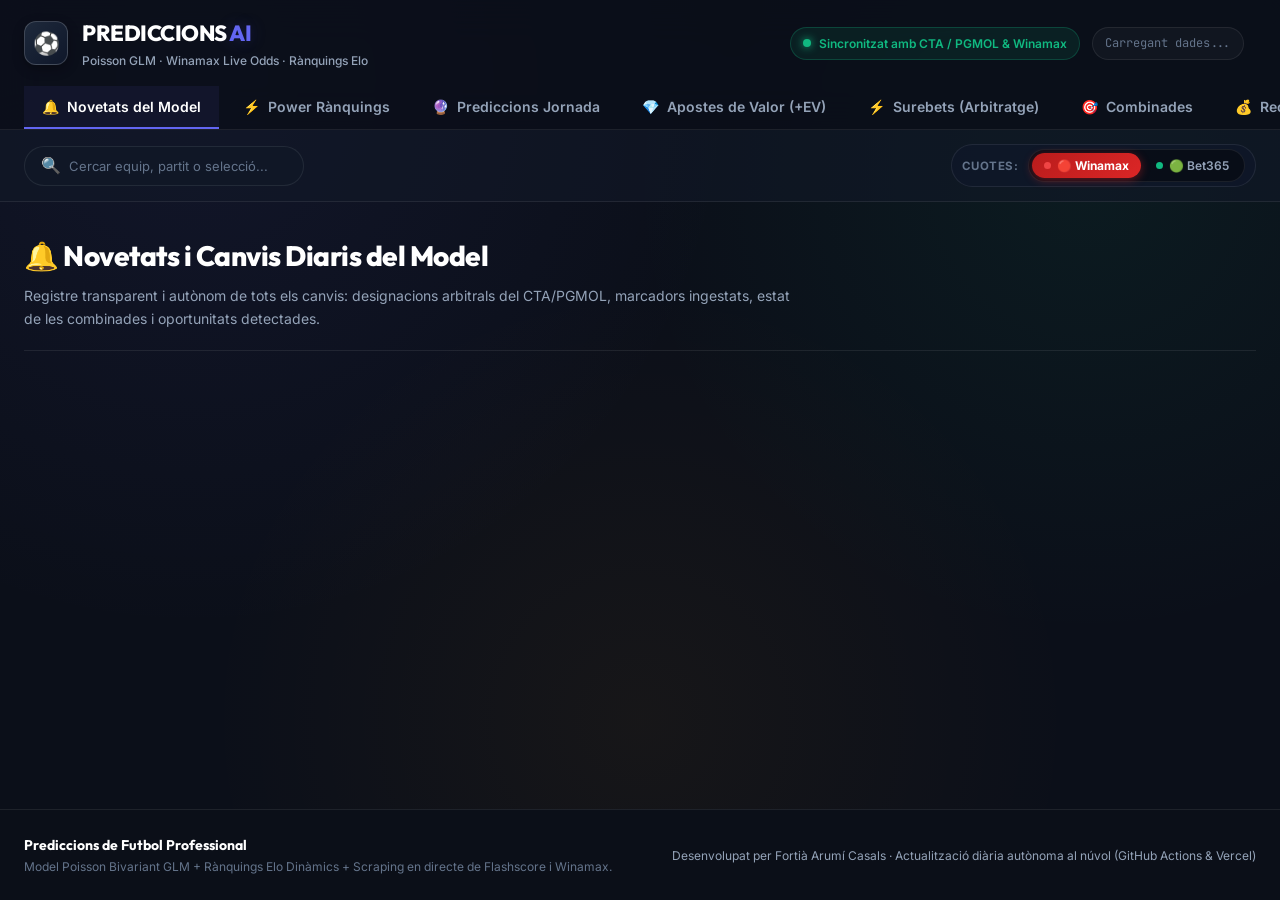
==== web/index.html @ 5d38f9f9 "fix: resolucio quotes Genoa-Venezia, noms partits combinades, planificacio inici jornada i selectors" ====
<!DOCTYPE html>
<html lang="ca">
<head>
  <meta charset="UTF-8">
  <meta name="viewport" content="width=device-width, initial-scale=1.0">
  <title>Prediccions de Futbol · Model Poisson GLM & Winamax</title>
  <meta name="description" content="Plataforma d'anàlisi predictiu de futbol professional basada en models matemàtics Poisson GLM, contrastats amb cuotes Winamax, designacions arbitrals del CTA i rànquings Elo oficials.">
  <meta name="theme-color" content="#0b0f19">

  <!-- Google Fonts -->
  <link rel="preconnect" href="https://fonts.googleapis.com">
  <link rel="preconnect" href="https://fonts.gstatic.com" crossorigin>
  <link href="https://fonts.googleapis.com/css2?family=Inter:wght@400;500;600;700&family=JetBrains+Mono:wght@500;700&family=Outfit:wght@600;700;800&display=swap" rel="stylesheet">

  <link rel="stylesheet" href="style.css?v=3.2.1">
</head>
<body>
  <!-- Header / Navigation Bar -->
  <header class="app-header">
    <div class="header-container">
      <div class="brand-group">
        <div class="brand-icon">
          <span>⚽</span>
        </div>
        <div>
          <div class="brand-title">PREDICCIONS <span class="accent-glow">AI</span></div>
          <div class="brand-subtitle">Poisson GLM · Winamax Live Odds · Rànquings Elo</div>
        </div>
      </div>

      <div class="header-meta">
        <div class="status-badge live-pulse">
          <span class="pulse-dot"></span>
          <span>Sincronitzat amb CTA / PGMOL & Winamax</span>
        </div>
        <div class="timestamp-badge" id="last-updated-badge">
          Carregant dades...
        </div>
        <div class="user-auth-widget" id="user-auth-widget">
          <!-- Generat dinàmicament per JS: Botó Entrar o Perfil Usuari -->
        </div>
      </div>
    </div>

    <!-- Navigation Tabs -->
    <nav class="nav-tabs-container">
      <div class="nav-tabs" role="tablist">
        <button class="nav-tab active" id="tab-btn-novetats" role="tab" aria-selected="true" data-tab="novetats">
          <span class="tab-icon">🔔</span>
          <span class="tab-label">Novetats del Model</span>
        </button>
        <button class="nav-tab" id="tab-btn-rankings" role="tab" aria-selected="false" data-tab="rankings">
          <span class="tab-icon">⚡</span>
          <span class="tab-label">Power Rànquings</span>
        </button>
        <button class="nav-tab" id="tab-btn-predictions" role="tab" aria-selected="false" data-tab="predictions">
          <span class="tab-icon">🔮</span>
          <span class="tab-label">Prediccions Jornada</span>
        </button>
        <button class="nav-tab" id="tab-btn-value" role="tab" aria-selected="false" data-tab="value">
          <span class="tab-icon">💎</span>
          <span class="tab-label">Apostes de Valor (+EV)</span>
        </button>
        <button class="nav-tab" id="tab-btn-surebets" role="tab" aria-selected="false" data-tab="surebets">
          <span class="tab-icon">⚡</span>
          <span class="tab-label">Surebets (Arbitratge)</span>
        </button>
        <button class="nav-tab" id="tab-btn-combos" role="tab" aria-selected="false" data-tab="combos">
          <span class="tab-icon">🎯</span>
          <span class="tab-label">Combinades</span>
        </button>
        <button class="nav-tab" id="tab-btn-bankroll" role="tab" aria-selected="false" data-tab="bankroll">
          <span class="tab-icon">💰</span>
          <span class="tab-label">Recompte de Diners</span>
        </button>
        <button class="nav-tab" id="tab-btn-guia" role="tab" aria-selected="false" data-tab="guia">
          <span class="tab-icon">⚡</span>
          <span class="tab-label">Guia Assistent Winamax</span>
        </button>
      </div>
    </nav>
  </header>

  <!-- Alerta de Quotes Mancants / No Detectades -->
  <div id="odds-alert-banner" class="odds-alert-banner" style="display: none;">
    <div class="odds-alert-content">
      <div style="display: flex; align-items: center; gap: 10px;">
        <span class="odds-alert-icon">⚠️</span>
        <div class="odds-alert-text">
          <strong>Alerta de Quotes:</strong>
          <span id="odds-alert-msg">S'han detectat partits sense quotes oficials a Winamax o Bet365.</span>
        </div>
      </div>
      <button class="btn-review-odds" id="btn-open-odds-modal" onclick="openOddsModal()">
        ✏️ Revisar i Modificar Quotes
      </button>
    </div>
  </div>

  <!-- Global Filter & Search Bar -->
  <section class="filter-bar-section">
    <div class="filter-bar-container">
      <div class="search-box">
        <span class="search-icon">🔍</span>
        <input type="text" id="global-search" placeholder="Cercar equip, partit o selecció..." aria-label="Cercar">
      </div>

      <!-- Selector Oficial de Casa d'Apostes (Winamax vs Bet365) -->
      <div class="bookie-toggle-wrapper" id="bookie-toggle-wrapper" title="Selecciona la casa d'apostes per visualitzar cuotes, combinades i enllaços directes">
        <span class="bookie-toggle-lbl">Cuotes:</span>
        <div class="bookie-toggle-group" role="group" aria-label="Casa d'apostes">
          <button type="button" class="bookie-pill-btn active" data-bookie="WINAMAX" id="btn-bookie-winamax" onclick="setBookie('WINAMAX')">
            <span class="bookie-indicator-dot dot-winamax"></span>🔴 Winamax
          </button>
          <button type="button" class="bookie-pill-btn" data-bookie="BET365" id="btn-bookie-bet365" onclick="setBookie('BET365')">
            <span class="bookie-indicator-dot dot-bet365"></span>🟢 Bet365
          </button>
        </div>
      </div>
    </div>
  </section>

  <!-- Main Content Area -->
  <main class="main-content" id="main-content">

    <!-- SECTION 1: NOVETATS I ACTUALITZACIONS DIÀRIES -->
    <section class="tab-content active" id="section-novetats" role="tabpanel">
      <div class="section-hero">
        <div>
          <h1 class="section-title">🔔 Novetats i Canvis Diaris del Model</h1>
          <p class="section-subtitle">Registre transparent i autònom de tots els canvis: designacions arbitrals del CTA/PGMOL, marcadors ingestats, estat de les combinades i oportunitats detectades.</p>
        </div>
      </div>

      <div class="changelog-container" id="changelog-feed">
        <!-- Generat per JS -->
      </div>
    </section>

    <!-- SECTION 2: POWER RÀNQUINGS -->
    <section class="tab-content" id="section-rankings" role="tabpanel">
      <div class="section-hero">
        <div>
          <h1 class="section-title">⚡ Power Rànquings Elo Oficials</h1>
          <p class="section-subtitle">Avaluació de la força real dels equips independentment de la sort circumstancial. Ordenat per puntuació Elo ajustada a la dificultat del calendari.</p>
        </div>
        <div class="hero-stats-row" id="rankings-summary-stats"></div>
      </div>

      <div class="jornada-control-bar" id="rankings-control-bar">
        <div class="jornada-select-group">
          <label for="select-league-rankings" class="jornada-select-label">🏆 Competició:</label>
          <div class="jornada-select-wrapper">
            <select id="select-league-rankings" class="jornada-dropdown" onchange="onLeagueChange('rankings', this.value)" aria-label="Selecciona la lliga de Power Rànquings">
              <option value="LALIGA" selected>🇪🇸 LaLiga EA Sports</option>
              <option value="PREMIER">🏴󠁧󠁢󠁥󠁮󠁧󠁿 Premier League</option>
              <option value="HYPERMOTION">🇪🇸 LaLiga Hypermotion</option>
              <option value="CHAMPIONSHIP">🏴󠁧󠁢󠁥󠁮󠁧󠁿 EFL Championship</option>
              <option value="BUNDESLIGA">🇩🇪 Bundesliga</option>
              <option value="LIGUE1">🇫🇷 Ligue 1</option>
              <option value="SERIEA">🇮🇹 Serie A</option>
            </select>
          </div>
        </div>
      </div>

      <div id="rankings-tables-container" class="tables-grid">
        <!-- Taules generades dinàmicament per JS -->
      </div>
    </section>

    <!-- SECTION 2: PREDICCIONS DE JORNADA -->
    <section class="tab-content" id="section-predictions" role="tabpanel">
      <div class="section-hero">
        <div>
          <h1 class="section-title">🔮 Prediccions Matemàtiques de la Jornada</h1>
          <p class="section-subtitle">Pronòstics partit a partit utilitzant el model bivariant de Poisson GLM, expected goals (xG), probabilitats 1X2 i impacte arbitral.</p>
        </div>
        <div class="round-status-pill" id="predictions-round-status"></div>
      </div>

      <div class="jornada-control-bar" id="predictions-jornada-bar">
        <div class="jornada-select-group">
          <label for="select-league-pred" class="jornada-select-label">🏆 Lliga:</label>
          <div class="jornada-select-wrapper">
            <select id="select-league-pred" class="jornada-dropdown" onchange="onLeagueChange('predictions', this.value)" aria-label="Selecciona la lliga de prediccions">
              <option value="ALL" selected>🌍 Totes les Lligues</option>
              <option value="LALIGA">🇪🇸 LaLiga EA Sports</option>
              <option value="PREMIER">🏴󠁧󠁢󠁥󠁮󠁧󠁿 Premier League</option>
              <option value="HYPERMOTION">🇪🇸 LaLiga Hypermotion</option>
              <option value="CHAMPIONSHIP">🏴󠁧󠁢󠁥󠁮󠁧󠁿 EFL Championship</option>
              <option value="BUNDESLIGA">🇩🇪 Bundesliga</option>
              <option value="LIGUE1">🇫🇷 Ligue 1</option>
              <option value="SERIEA">🇮🇹 Serie A</option>
            </select>
          </div>
        </div>

        <div class="jornada-select-group">
          <label for="select-jornada-pred" class="jornada-select-label">📅 Jornada:</label>
          <div class="jornada-select-wrapper">
            <select id="select-jornada-pred" class="jornada-dropdown" onchange="onJornadaChange('predictions', this.value)" aria-label="Selecciona la jornada de prediccions">
              <!-- Opcions generades dinàmicament per JS -->
            </select>
          </div>
          <span class="jornada-badge" id="badge-jornada-pred">Jornada Activa</span>
        </div>
      </div>

      <div class="matches-filter-bar" id="matches-filter-bar">
        <button class="match-filter-pill active" data-match-filter="ALL" onclick="setMatchesFilter('ALL')">
          Tots els Partits (<span id="count-matches-all">0</span>)
        </button>
        <button class="match-filter-pill" data-match-filter="SCHEDULED" onclick="setMatchesFilter('SCHEDULED')">
          ⏳ Pendents (<span id="count-matches-pending">0</span>)
        </button>
        <button class="match-filter-pill" data-match-filter="FINISHED" onclick="setMatchesFilter('FINISHED')">
          🏁 Finalitzats (<span id="count-matches-finished">0</span>)
        </button>
      </div>

      <div id="matches-grid" class="matches-grid">
        <!-- Targetes de partits generades dinàmicament per JS -->
      </div>
    </section>

    <!-- SECTION 3: APOSTES DE VALOR (+EV%) -->
    <section class="tab-content" id="section-value" role="tabpanel">
      <div class="section-hero">
        <div>
          <h1 class="section-title">💎 Apostes Recomanades (+EV%)</h1>
          <p class="section-subtitle">Seleccions on la probabilitat real del nostre model matemàtic supera clarament la probabilitat implícita a les cuotes de Winamax Espanya.</p>
        </div>
      </div>

      <div class="jornada-control-bar" id="value-control-bar">
        <div class="jornada-select-group">
          <label for="select-league-value" class="jornada-select-label">🏆 Lliga:</label>
          <div class="jornada-select-wrapper">
            <select id="select-league-value" class="jornada-dropdown" onchange="onLeagueChange('value', this.value)" aria-label="Selecciona la lliga d'apostes de valor">
              <option value="ALL" selected>🌍 Totes les Lligues</option>
              <option value="LALIGA">🇪🇸 LaLiga EA Sports</option>
              <option value="PREMIER">🏴󠁧󠁢󠁥󠁮󠁧󠁿 Premier League</option>
              <option value="HYPERMOTION">🇪🇸 LaLiga Hypermotion</option>
              <option value="CHAMPIONSHIP">🏴󠁧󠁢󠁥󠁮󠁧󠁿 EFL Championship</option>
              <option value="BUNDESLIGA">🇩🇪 Bundesliga</option>
              <option value="LIGUE1">🇫🇷 Ligue 1</option>
              <option value="SERIEA">🇮🇹 Serie A</option>
            </select>
          </div>
        </div>
      </div>

      <div class="value-bets-wrapper">
        <div class="value-bets-grid" id="value-bets-container">
          <!-- Targetes de valor generades per JS -->
        </div>
      </div>
    </section>

    <!-- SECTION 3.5: SUREBETS / ARBITRATGE ESPORTIU -->
    <section class="tab-content" id="section-surebets" role="tabpanel">
      <div class="section-hero">
        <div>
          <h1 class="section-title">⚡ Surebets & Arbitratge Garantit ("Diners Segurs")</h1>
          <p class="section-subtitle">Detecció automàtica de discrepàncies de cuotes entre <strong>Winamax</strong> i <strong>Bet365</strong>. Cobertura del 100% de les opcions del mercat amb benefici net matemàticament assegurat, passi el que passi al terreny de joc.</p>
        </div>
      </div>

      <!-- Hero KPI Banner -->
      <div class="arbitrage-hero-banner" id="arbitrage-hero-banner">
        <!-- Generat per JS -->
      </div>

      <!-- Interactive Stake Calculator Bar -->
      <div class="arbitrage-calc-bar">
        <div class="arb-calc-title">
          <span class="arb-calc-icon">🧮</span>
          <div>
            <div class="arb-calc-heading">Calculadora d'Arbitratge en Temps Real</div>
            <div class="arb-calc-subheading">Indica el capital total que vols repartir entre Winamax i Bet365:</div>
          </div>
        </div>
        <div class="arb-calc-inputs">
          <label for="arb-total-stake">Inversió total:</label>
          <div class="arb-input-box">
            <input type="number" id="arb-total-stake" min="10" step="5" value="100" />
            <span class="currency-symbol">€</span>
          </div>
          <button class="arb-btn-recalc" id="arb-btn-recalc">⚡ Recalcular Apostes</button>
        </div>
      </div>

      <!-- Anti-Limitation Warning / Safety Tips -->
      <div class="arbitrage-tips-card">
        <div class="arb-tip-icon">🛡️</div>
        <div class="arb-tip-content">
          <div class="arb-tip-title">Consells Professionals Anti-Limitació (Normativa DGOJ)</div>
          <ul class="arb-tip-list">
            <li><strong>Aposta imports rodons:</strong> El sistema arrodoneix automàticament les apostes (ex: 52€ i 48€ en lloc de 51.73€) per no aixecar sospites en els sistemes de control de risc de les cases.</li>
            <li><strong>Executa primer l'aposta a la casa feble:</strong> Fes l'aposta a la casa amb la cuota més desajustada abans que el mercat corregeixi el preu.</li>
            <li><strong>Verifica les regles del mercat:</strong> Assegura't que ambdues cases computin les mateixes condicions (90 minuts reglamentaris).</li>
          </ul>
        </div>
      </div>

      <!-- Surebets Grid -->
      <div class="arbitrage-grid-wrapper">
        <div class="arb-section-header">
          <h2 class="arb-section-heading">🔥 Surebets Actives (Benefici Net > 0%)</h2>
          <span class="arb-section-count" id="surebets-count-badge">0 oportunitats</span>
        </div>
        <div class="arbitrage-grid" id="surebets-container">
          <!-- Generat per JS -->
        </div>

        <div class="arb-section-header near-arb-header" style="margin-top: 36px;">
          <h2 class="arb-section-heading near-arb-heading">👀 Monitorització de Mercat (Quasi-Arbitratge / Marge Estret)</h2>
          <span class="arb-section-count" id="near-arbs-count-badge">0 partits</span>
        </div>
        <div class="arbitrage-grid" id="near-arbs-container">
          <!-- Generat per JS -->
        </div>
      </div>
    </section>

    <!-- SECTION 4: COMBINADES RECOMANADES (6 PER LLIGA) -->
    <section class="tab-content" id="section-combos" role="tabpanel">
      <div class="section-hero">
        <div>
          <h1 class="section-title">🎯 Combinades Recomanades · Suite de 6 Apostes</h1>
          <p class="section-subtitle" id="combos-section-subtitle">Estratègia diversificada de bankroll: 2 Segures (25€ · Cuota 2-3.5), 2 Semi-Arriscades (10€ · Cuota ~10.0) i 2 Arriscades (5€ · Cuota &ge;30.0).</p>
        </div>
        <div class="stake-policy-badge" id="combos-policy-badge">
          <span>Inversió per jornada: <strong>25€</strong> Segura · <strong>10€</strong> Semi · <strong>5€</strong> Arriscada</span>
        </div>
      </div>

      <div class="jornada-control-bar" id="combos-jornada-bar">
        <div class="jornada-select-group">
          <label for="select-league-combos" class="jornada-select-label">🎯 Tipus de Combinada:</label>
          <div class="jornada-select-wrapper">
            <select id="select-league-combos" class="jornada-dropdown" onchange="onLeagueChange('combos', this.value)" aria-label="Selecciona la categoria o lliga de combinades">
              <option value="DAILY" selected>📅 Combinades del Dia</option>
              <option value="LALIGA">🇪🇸 LaLiga EA Sports</option>
              <option value="PREMIER">🏴󠁧󠁢󠁥󠁮󠁧󠁿 Premier League</option>
              <option value="HYPERMOTION">🇪🇸 LaLiga Hypermotion</option>
              <option value="CHAMPIONSHIP">🏴󠁧󠁢󠁥󠁮󠁧󠁿 EFL Championship</option>
              <option value="BUNDESLIGA">🇩🇪 Bundesliga</option>
              <option value="LIGUE1">🇫🇷 Ligue 1</option>
              <option value="SERIEA">🇮🇹 Serie A</option>
            </select>
          </div>
        </div>

        <div class="jornada-select-group" id="combos-jornada-group">
          <label for="select-jornada-combo" class="jornada-select-label">📅 Data de les Combinades:</label>
          <div class="jornada-select-wrapper">
            <select id="select-jornada-combo" class="jornada-dropdown" onchange="onJornadaChange('combos', this.value)" aria-label="Selecciona la jornada de combinades">
              <!-- Opcions generades dinàmicament per JS -->
            </select>
          </div>
          <span class="jornada-badge" id="badge-jornada-combo">Jornada Activa</span>
        </div>
      </div>

      <div id="combos-container" class="combos-container">
        <!-- Targetes de combinades generades per JS -->
      </div>
    </section>

    <!-- SECTION 5: RECOMPTE DE DINERS (PERSONAL & APP GLOBAL) -->
    <section class="tab-content" id="section-bankroll" role="tabpanel">
      <!-- 5.1 EL MEU RECOMPTE PERSONAL -->
      <div class="personal-bankroll-block">
        <div class="section-hero personal-bankroll-hero">
          <div>
            <div class="hero-user-tag" id="personal-user-badge">
              <span class="user-avatar-dot">👤</span>
              <span id="hero-user-name">Carregant usuari...</span>
            </div>
            <h1 class="section-title">💰 El Teu Recompte Personal d'Apostes</h1>
            <p class="section-subtitle">Registra les teves apostes de valor, combinades o apostes manuals i fes un seguiment estricte del teu capital, ROI i taxa d'encerts.</p>
          </div>
          <div class="personal-bankroll-actions">
            <button class="btn-primary-action" id="btn-open-add-bet">
              <span>➕ Nova Aposta Personalitzada</span>
            </button>
            <button class="btn-secondary-action" id="btn-clear-my-bets" title="Eliminar totes les teves apostes guardades">
              <span>🗑️ Buidar Registre</span>
            </button>
          </div>
        </div>

        <!-- Personal KPI Grid -->
        <div class="kpi-grid personal-kpi-grid" id="personal-kpi-grid">
          <!-- Generat per JS -->
        </div>

        <!-- Personal Bets List Panel -->
        <div class="personal-bets-panel">
          <div class="personal-bets-header">
            <div class="personal-filter-pills" id="personal-status-filter">
              <button class="personal-pill-btn active" data-status="ALL">Totes (<span id="count-all">0</span>)</button>
              <button class="personal-pill-btn" data-status="PENDING">Pendents (<span id="count-pending">0</span>)</button>
              <button class="personal-pill-btn" data-status="WON">Guanyades (<span id="count-won">0</span>)</button>
              <button class="personal-pill-btn" data-status="LOST">Perdudes (<span id="count-lost">0</span>)</button>
            </div>
            <div class="personal-helper-text">
              💡 Pots afegir apostes directament des de la pestanya <strong>Apostes de Valor (+EV%)</strong> o <strong>Combinades</strong> clicant a <em>"Afegir al meu compte"</em>.
            </div>
          </div>

          <div class="personal-bets-list" id="personal-bets-list">
            <!-- Generat per JS -->
          </div>
        </div>
      </div>

      <!-- SEPARADOR ELEGANT MODEL GLOBAL -->
      <div class="bankroll-section-divider">
        <span class="divider-line"></span>
        <div class="divider-badge-box">
          <span class="divider-icon">🌐</span>
          <span class="divider-title">ESTADÍSTIQUES GENERALS DE LA APP (MODEL GLOBAL)</span>
        </div>
        <span class="divider-line"></span>
      </div>

      <!-- 5.2 ESTADÍSTIQUES GENERALS DE LA APP (SIMULADOR DEL MODEL) -->
      <div class="global-bankroll-block">
        <div class="section-hero">
          <div>
            <h2 class="section-title">📊 Rendiment Global del Model · Simulador Financer</h2>
            <p class="section-subtitle">Seguiment matemàtic d'alta precisió: Quants diners tindríem avui si des del primer report haguéssim posat 25€ a la Segura, 10€ a la Semi i 5€ a l'Arriscada?</p>
          </div>
        </div>

        <!-- KPI Hero Cards (Global Model) -->
        <div class="kpi-grid" id="bankroll-kpi-grid">
          <!-- Generat per JS -->
        </div>

      <!-- Panell de Simulació d'Imports i Unitats -->
      <div class="bankroll-sim-card">
        <div class="sim-card-header">
          <div class="sim-card-info">
            <span class="sim-badge-tag">⚡ SIMULADOR D'UNITATS & IMPORTS PERSONALITZATS</span>
            <h2 class="sim-title">Què hagués passat si haguessis jugat altres imports?</h2>
            <p class="sim-subtitle">Modifica la quantitat d'aposta per unitat segons el perfil i clica a <strong>Aplicar a totes les jornades</strong> per projectar els guanys o pèrdues de tot l'historial. També pots desplegar qualsevol jornada a la secció inferior per personalitzar imports específics.</p>
          </div>
          <div class="sim-actions-group">
            <button class="btn-sim-primary" id="btn-apply-all-stakes" title="Aplica aquests 3 imports a totes les combinades de totes les jornades">
              <span>⚡ Aplicar a totes les jornades</span>
            </button>
            <button class="btn-sim-secondary" id="btn-reset-default-stakes" title="Restablir les unitats recomanades originals (25€ / 10€ / 5€)">
              <span>🔄 Restablir per defecte</span>
            </button>
          </div>
        </div>

        <div class="sim-units-grid">
          <div class="sim-unit-card">
            <div class="sim-unit-head">
              <span class="sim-icon">🛡️</span>
              <div>
                <div class="sim-unit-title">Combinades Segures</div>
                <div class="sim-unit-desc">Quotes 1.80 - 3.50 · 2 per jornada</div>
              </div>
            </div>
            <div class="sim-input-wrapper">
              <label for="sim-unit-safe">Import unitat:</label>
              <div class="sim-input-box">
                <input type="number" id="sim-unit-safe" min="0" step="1" value="25" />
                <span class="currency-symbol">€</span>
              </div>
            </div>
          </div>

          <div class="sim-unit-card">
            <div class="sim-unit-head">
              <span class="sim-icon">⚖️</span>
              <div>
                <div class="sim-unit-title">Semi-Arriscades</div>
                <div class="sim-unit-desc">Quotes ~8.00 - 10.00 · 2 per jornada</div>
              </div>
            </div>
            <div class="sim-input-wrapper">
              <label for="sim-unit-semi">Import unitat:</label>
              <div class="sim-input-box">
                <input type="number" id="sim-unit-semi" min="0" step="1" value="10" />
                <span class="currency-symbol">€</span>
              </div>
            </div>
          </div>

          <div class="sim-unit-card">
            <div class="sim-unit-head">
              <span class="sim-icon">🚀</span>
              <div>
                <div class="sim-unit-title">Combinades Arriscades</div>
                <div class="sim-unit-desc">Quotes ≥ 15.00 - 35.00 · 2 per jornada</div>
              </div>
            </div>
            <div class="sim-input-wrapper">
              <label for="sim-unit-risky">Import unitat:</label>
              <div class="sim-input-box">
                <input type="number" id="sim-unit-risky" min="0" step="1" value="5" />
                <span class="currency-symbol">€</span>
              </div>
            </div>
          </div>
        </div>

        <div class="sim-status-banner" id="sim-status-banner" style="display: none;">
          <span class="sim-banner-icon">🎯</span>
          <span id="sim-status-banner-text">Simulació activa amb imports personalitzats.</span>
          <button type="button" class="sim-banner-reset" id="btn-banner-reset">Tornar als valors per defecte</button>
        </div>
      </div>

      <!-- Breakdown per Perfil d'Aposta -->
      <div class="profiles-breakdown-section">
        <h2 class="sub-section-title">Rendibilitat per Perfil d'Aposta</h2>
        <div class="profiles-cards-grid" id="profiles-breakdown-grid">
          <!-- Generat per JS -->
        </div>
      </div>

      <!-- Historial Jornada a Jornada (Ledger) -->
      <div class="ledger-section">
        <h2 class="sub-section-title">Historial Detallat Jornada a Jornada</h2>
        <div class="ledger-list" id="ledger-rounds-list">
          <!-- Generat per JS -->
        </div>
      </div>
    </section>

    <!-- SECTION 7: GUIA D'ÚS ASSISTENT RÀPID -->
    <section class="tab-content" id="section-guia" role="tabpanel">
      <div class="section-hero">
        <div>
          <h1 class="section-title">⚡ Com estalviar temps a Winamax (Guia d'Ús)</h1>
          <p class="section-subtitle">Winamax no permet enllaços públics directes a la cistella per seguretat web. Aquí t'expliquem com fer servir el nostre Assistent Ràpid tant des del mòbil com des de l'ordinador.</p>
        </div>
      </div>

      <div class="guide-grid">
        <!-- Card 1: Ordinador Assistent -->
        <div class="guide-card highlight-card">
          <div class="guide-badge">💻 ORDINADOR (CHROME / EDGE / BRAVE / FIREFOX)</div>
          <h2 class="guide-title">Assistent Ràpid per a Ordinador</h2>
          <p class="guide-text">Obre cada partit en una pestanya amb un sol clic i afegeix directament les seleccions recomanades pel model.</p>

          <div class="guide-steps">
            <div class="guide-step">
              <span class="step-num">1</span>
              <div>
                <strong>Clica a "📲 Assistent Ràpid":</strong>
                <p>A qualsevol targeta de combinada, prem el botó blau de l'Assistent Ràpid per desplegar les seleccions detallades.</p>
              </div>
            </div>

            <div class="guide-step">
              <span class="step-num">2</span>
              <div>
                <strong>Obre els partits directament:</strong>
                <p>Pots prémer <em>"📑 Obrir Tots els Partits"</em> per carregar totes les finestres de Winamax o prémer el botó individual de cada partit.</p>
              </div>
            </div>

            <div class="guide-step">
              <span class="step-num">3</span>
              <div>
                <strong>Instrucció exacta del mercat:</strong>
                <p>L'assistent t'indica la casella exacta a marcar (ex: <em>"FC Barcelona o Empat"</em> o <em>"Més d'1.5 gols"</em>) i la quota estimada.</p>
              </div>
            </div>

            <div class="guide-step">
              <span class="step-num">4</span>
              <div>
                <strong>Control de seleccions afegides:</strong>
                <p>Marca el xec a mesura que les afegeixes a la teva cistella per assegurar-te que no en deixes cap.</p>
              </div>
            </div>
          </div>

          <div style="margin-top: 24px; padding-top: 18px; border-top: 1px solid var(--border-glass); display: flex; gap: 10px; flex-wrap: wrap;">
            <button class="btn-assistant" onclick="switchTab('combos')" style="flex: 1; min-width: 170px; justify-content: center; font-size: 13.5px; padding: 12px 16px; cursor: pointer;">
              🎯 Anar a les Combinades ↗
            </button>
          </div>
        </div>

        <!-- Card 2: Mòbil Assistent -->
        <div class="guide-card">
          <div class="guide-badge">📱 TELÈFON MÒBIL (IOS / ANDROID)</div>
          <h2 class="guide-title">Assistent Ràpid Universal (Sense Extensions)</h2>
          <p class="guide-text">Si apostes des del mòbil, no cal instal·lar absolutament res. Fes servir el nostre assistent dissenyat expressament per a la pantalla tàctil i l'App oficial.</p>

          <div class="guide-steps">
            <div class="guide-step">
              <span class="step-num">1</span>
              <div>
                <strong>Obre l'Assistent de qualsevol combinada:</strong>
                <p>Fes clic al botó verd <strong>"📲 Assistent Ràpid"</strong> que hi ha a qualsevol targeta.</p>
              </div>
            </div>

            <div class="guide-step">
              <span class="step-num">2</span>
              <div>
                <strong>Enllaços directes a l'App oficial de Winamax:</strong>
                <p>Clica el botó de cada partit. Si tens l'aplicació oficial de Winamax al mòbil, el telèfon t'obrirà directament la pantalla del partit dins l'App.</p>
              </div>
            </div>

            <div class="guide-step">
              <span class="step-num">3</span>
              <div>
                <strong>Checklist i Guia de selecció:</strong>
                <p>L'assistent et diu exactament quina casella tocar (ex: <em>"FC Barcelona marca (+0.5 gols)"</em>) i et permet marcar les apostes que ja has afegit per portar el compte clar.</p>
              </div>
            </div>

            <div class="guide-step">
              <span class="step-num">4</span>
              <div>
                <strong>Eines per compartir:</strong>
                <p>Pots prémer <strong>"📋 Copiar Resum"</strong> per enganxar tota la combinada amb enllaços directes a WhatsApp o Telegram.</p>
              </div>
            </div>
          </div>
        </div>

        <!-- Card 3: Preguntes Freqüents & Trucs -->
        <div class="guide-card" style="grid-column: 1 / -1;">
          <div class="guide-badge">💡 TRUCS I PREGUNTES FREQÜENTS</div>
          <h2 class="guide-title">Consells per aprofitar al màxim l'automatització</h2>

          <div style="display: grid; grid-template-columns: repeat(auto-fit, minmax(280px, 1fr)); gap: 16px; margin-top: 14px;">
            <div style="background: rgba(255,255,255,0.03); border: 1px solid var(--border-glass); border-radius: var(--radius-md); padding: 16px;">
              <strong style="color: var(--accent-cyan); font-size: 14px; display: block; margin-bottom: 6px;">⚽ On són les apostes de gols (ex: Barça marca +0.5)?</strong>
              <p style="font-size: 13px; color: var(--text-secondary); line-height: 1.5; margin: 0;">A Winamax, les apostes de gols estan dins la pestanya <em>"Goles"</em>. L'script v1.3.0 la clica automàticament, i també tens el botó blau <code>📂 Obrir Goles / Mercat</code> al panell flotant verd per obrir-la a l'instant.</p>
            </div>

            <div style="background: rgba(255,255,255,0.03); border: 1px solid var(--border-glass); border-radius: var(--radius-md); padding: 16px;">
              <strong style="color: var(--accent-emerald); font-size: 14px; display: block; margin-bottom: 6px;">👆 Puc fer clic manualment a la quota?</strong>
              <p style="font-size: 13px; color: var(--text-secondary); line-height: 1.5; margin: 0;">I tant! Si prefereixes fer clic tu mateix a la quota que et ressalta el panell, l'script detectarà el teu clic i saltarà tot sol al següent partit al cap d'un segon.</p>
            </div>

            <div style="background: rgba(255,255,255,0.03); border: 1px solid var(--border-glass); border-radius: var(--radius-md); padding: 16px;">
              <strong style="color: var(--accent-amber); font-size: 14px; display: block; margin-bottom: 6px;">🚀 S'activen els Combo Boosters de Winamax?</strong>
              <p style="font-size: 13px; color: var(--text-secondary); line-height: 1.5; margin: 0;">Sí! Com que les quotes s'afegeixen directament a la cistella oficial de Winamax, el sistema de Winamax activa automàticament els augments Combo Booster (+5%, +10%, +15% o més de guanys extres).</p>
            </div>
          </div>
        </div>
      </div>
    </section>

  </main>

  <!-- MODAL ASSISTENT DE CÀRREGA RÀPIDA (MÒBIL & PC) -->
  <div id="modal-quick-assistant" class="modal-backdrop" aria-hidden="true" role="dialog">
    <div class="modal-dialog">
      <div class="modal-header">
        <div>
          <div class="modal-subtitle" id="qa-modal-subtitle">Assistent de Càrrega Ràpida</div>
          <h2 class="modal-title" id="qa-modal-title">Combinada Recomanada</h2>
        </div>
        <button class="modal-close-btn" id="qa-modal-close" aria-label="Tancar">&times;</button>
      </div>

      <div class="modal-summary-bar" id="qa-modal-summary">
        <!-- Generat per JS -->
      </div>

      <div class="modal-body" id="qa-modal-legs-list">
        <!-- Llista de cames amb links directes -->
      </div>

      <div class="modal-footer">
        <button class="btn-secondary" id="qa-btn-copy">
          📋 Copiar Resum
        </button>
        <button class="btn-secondary" id="qa-btn-open-all">
          📑 Obrir Tots els Partits
        </button>
      </div>
    </div>
  </div>

  <!-- MODAL INICI DE SESSIÓ / CONVIDAT -->
  <div id="modal-auth" class="modal-backdrop" aria-hidden="true" role="dialog">
    <div class="modal-dialog auth-dialog">
      <div class="modal-header">
        <div>
          <div class="modal-subtitle">Prediccions AI · Accés d'Usuari</div>
          <h2 class="modal-title" id="auth-modal-title">Iniciar Sessió / Convidat</h2>
        </div>
        <button class="modal-close-btn" id="auth-modal-close" aria-label="Tancar">&times;</button>
      </div>

      <div class="modal-body auth-body">
        <p class="auth-intro">
          Guarda el teu registre personal d'apostes, calcula el teu benefici net i fes seguiment del teu ROI de manera privada i segura al teu navegador.
        </p>

        <!-- Formulari d'Usuari i Contrasenya -->
        <form id="auth-form" class="auth-form" onsubmit="return false;">
          <div class="form-group">
            <label for="auth-username">Nom d'usuari:</label>
            <input type="text" id="auth-username" class="form-input" placeholder="El teu nom o àlies" autocomplete="username" required />
          </div>

          <div class="form-group">
            <label for="auth-password">Contrasenya:</label>
            <input type="password" id="auth-password" class="form-input" placeholder="••••••••" autocomplete="current-password" required />
            <span class="form-hint">Si és el primer cop que entres amb aquest usuari, es crearà el compte automàticament.</span>
          </div>

          <div class="auth-error-msg" id="auth-error-msg" style="display: none;"></div>

          <button type="submit" class="btn-primary-action auth-submit-btn" id="btn-auth-submit">
            <span>🔐 Entrar / Crear Compte</span>
          </button>
        </form>

        <div class="auth-separator">
          <span>O BÉ</span>
        </div>

        <!-- Mode Convidat (1 Clic) -->
        <div class="guest-card">
          <div class="guest-card-info">
            <span class="guest-icon">⚡</span>
            <div>
              <strong>Mode Convidat (Sense contrasenya)</strong>
              <p>Entra a l'instant amb 1 sol clic. Les teves apostes es guardaran automàticament en aquest dispositiu.</p>
            </div>
          </div>
          <button type="button" class="btn-guest-action" id="btn-enter-guest">
            <span>👤 Entrar com a Convidat</span>
          </button>
        </div>

        <div class="auth-separator">
          <span>SEGURETAT & COPIA DE SEGURETAT</span>
        </div>

        <!-- Còpia de Seguretat i Restauració de Compte -->
        <div class="backup-recovery-card">
          <div class="backup-card-info">
            <span class="backup-icon">🛡️</span>
            <div>
              <strong>Protecció de Compte & Preferències</strong>
              <p>El teu compte i apostes es guarden automàticament de forma persistent. Pots descarregar una còpia de seguretat o importar-la en qualsevol altre dispositiu.</p>
            </div>
          </div>
          <div class="backup-actions-row">
            <button type="button" class="btn-backup-action" id="btn-export-account">
              <span>💾 Descarregar Còpia (Backup JSON)</span>
            </button>
            <label class="btn-restore-action" for="input-import-account" style="cursor: pointer;">
              <span>📥 Restaurar Compte des de Fitxer</span>
              <input type="file" id="input-import-account" accept=".json" style="display: none;" />
            </label>
          </div>
        </div>
      </div>
    </div>
  </div>

  <!-- MODAL AFEGIR APOSTA PERSONALITZADA / SEGUIR -->
  <div id="modal-add-bet" class="modal-backdrop" aria-hidden="true" role="dialog">
    <div class="modal-dialog add-bet-dialog">
      <div class="modal-header">
        <div>
          <div class="modal-subtitle">El Teu Recompte Personal</div>
          <h2 class="modal-title" id="add-bet-modal-title">➕ Afegir Aposta al Registre</h2>
        </div>
        <button class="modal-close-btn" id="add-bet-modal-close" aria-label="Tancar">&times;</button>
      </div>

      <div class="modal-body">
        <form id="add-bet-form" class="add-bet-form" onsubmit="return false;">
          <div class="form-group">
            <label for="bet-matchup">Partit o Esdeveniment:</label>
            <input type="text" id="bet-matchup" class="form-input" placeholder="ex: Girona FC vs Albacete Balompié" required />
          </div>

          <div class="form-row">
            <div class="form-group flex-1">
              <label for="bet-competition">Competició:</label>
              <select id="bet-competition" class="form-input">
                <option value="HYPERMOTION">🇪🇸 LaLiga Hypermotion</option>
                <option value="LALIGA">🇪🇸 LaLiga EA Sports</option>
                <option value="PREMIER">🏴󠁧󠁢󠁥󠁮󠁧󠁿 Premier League</option>
                <option value="CHAMPIONSHIP">🏴󠁧󠁢󠁥󠁮󠁧󠁿 EFL Championship</option>
                <option value="BUNDESLIGA">🇩🇪 Bundesliga</option>
                <option value="LIGUE1">🇫🇷 Ligue 1</option>
                <option value="SERIEA">🇮🇹 Serie A</option>
                <option value="DAILY">📅 Combinades del Dia</option>
                <option value="OTHER">⚽ Altra Lliga / Copa</option>
              </select>
            </div>

            <div class="form-group flex-1">
              <label for="bet-category">Tipus / Categoria:</label>
              <select id="bet-category" class="form-input">
                <option value="Valor (+EV)">💎 Aposta de Valor (+EV)</option>
                <option value="Combinada">🎯 Combinada</option>
                <option value="1X2">⚽ 1X2 / Resultat</option>
                <option value="Gols / BTTS">🥅 Gols / Ambdós Marquen</option>
                <option value="Córners">🚩 Córners</option>
                <option value="Targetes">🟨 Targetes</option>
                <option value="Personalitzada">🎲 Personalitzada</option>
              </select>
            </div>
          </div>

          <div class="form-group">
            <label for="bet-selection">Selecció / Pronòstic:</label>
            <input type="text" id="bet-selection" class="form-input" placeholder="ex: Albacete marca més d'1.5 gols / 1X" required />
          </div>

          <div class="form-row">
            <div class="form-group flex-1">
              <label for="bet-odd">Quota (Cuota decimal):</label>
              <div class="input-with-addon">
                <span class="input-addon">@</span>
                <input type="number" id="bet-odd" class="form-input" step="0.01" min="1.01" value="2.00" required />
              </div>
            </div>

            <div class="form-group flex-1">
              <label for="bet-stake">Import apostat (€):</label>
              <div class="input-with-addon">
                <input type="number" id="bet-stake" class="form-input" step="1" min="0.5" value="10" required />
                <span class="input-addon-right">€</span>
              </div>
            </div>
          </div>

          <div class="form-group">
            <label for="bet-status">Estat inicial:</label>
            <select id="bet-status" class="form-input">
              <option value="PENDING">⏳ Pendent de jugar</option>
              <option value="WON">✅ Ja Guanyada</option>
              <option value="LOST">❌ Ja Perduda</option>
            </select>
          </div>

          <div class="modal-footer" style="padding: 16px 0 0 0; margin-top: 10px;">
            <button type="button" class="btn-secondary" id="btn-cancel-add-bet">Cancel·lar</button>
            <button type="submit" class="btn-primary-action" id="btn-save-bet">💾 Guardar Aposta</button>
          </div>
        </form>
      </div>
    </div>
  </div>

  <!-- Toast Notification Container -->
  <div id="toast-container" class="toast-container" aria-live="polite"></div>

  <!-- Footer -->
  <footer class="app-footer">
    <div class="footer-container">
      <div>
        <div class="footer-title">Prediccions de Futbol Professional</div>
        <p class="footer-desc">Model Poisson Bivariant GLM + Rànquings Elo Dinàmics + Scraping en directe de Flashscore i Winamax.</p>
      </div>
      <div class="footer-copy">
        Desenvolupat per Fortià Arumí Casals · Actualització diària autònoma al núvol (GitHub Actions & Vercel)
      </div>
    </div>
  </footer>

  <!-- Modal per revisar i introduir quotes manuals -->
  <div id="odds-modal-overlay" class="odds-modal-overlay" style="display: none;" onclick="if(event.target === this) closeOddsModal()">
    <div class="odds-modal-card">
      <div class="odds-modal-header">
        <div class="odds-modal-title">
          <span style="font-size: 20px;">⚠️</span>
          <h3>Revisió i Modificació de Quotes Reals</h3>
        </div>
        <button class="btn-close-modal" onclick="closeOddsModal()">✕</button>
      </div>
      <div class="odds-modal-body">
        <p class="odds-modal-intro">
          El model <strong>no inventa quotes amb models matemàtics</strong> quan les cases no les han publicat o no s'han pogut extreure.
          Introdueix les quotes oficials dels següents partits per desar-les immediatament i actualitzar prediccions, EV i combinades:
        </p>
        <div id="odds-modal-list" class="odds-modal-list">
          <!-- Generat dinàmicament per JS -->
        </div>
      </div>
      <div class="odds-modal-footer">
        <button class="btn-secondary-modal" onclick="copyOverridesJson()">📋 Copiar JSON per al servidor</button>
        <button class="btn-primary-modal" onclick="saveManualOdds()">💾 Desar Quotes a la Web</button>
      </div>
    </div>
  </div>

  <script src="app.js?v=3.4.2"></script>

  <!-- Barra de Navegació Inferior per a Mòbil (Dock) -->
  <nav class="mobile-bottom-nav" aria-label="Navegació Ràpida per a Mòbil">
    <button class="mobile-nav-btn active" data-tab="novetats">
      <span class="mobile-nav-icon">🔔</span>
      <span class="mobile-nav-lbl">Novetats</span>
    </button>
    <button class="mobile-nav-btn" data-tab="predictions">
      <span class="mobile-nav-icon">🔮</span>
      <span class="mobile-nav-lbl">Partits</span>
    </button>
    <button class="mobile-nav-btn" data-tab="combos">
      <span class="mobile-nav-icon">🎯</span>
      <span class="mobile-nav-lbl">Combos</span>
    </button>
    <button class="mobile-nav-btn" data-tab="value">
      <span class="mobile-nav-icon">💎</span>
      <span class="mobile-nav-lbl">+EV</span>
    </button>
    <button class="mobile-nav-btn" data-tab="surebets">
      <span class="mobile-nav-icon">⚡</span>
      <span class="mobile-nav-lbl">Surebets</span>
    </button>
    <button class="mobile-nav-btn" data-tab="bankroll">
      <span class="mobile-nav-icon">💰</span>
      <span class="mobile-nav-lbl">Diners</span>
    </button>
  </nav>
</body>
</html>
---- web/style.css ----
/* ==========================================================================
   PREDICCIONS DE FUTBOL · DESIGN SYSTEM & STYLESHEET
   Dark Glassmorphism · Premium Modern Aesthetics · Ultra-Responsive
   ========================================================================== */

:root {
  --bg-primary: #0b0f19;
  --bg-secondary: #111827;
  --bg-card: rgba(17, 24, 39, 0.75);
  --bg-card-hover: rgba(31, 41, 55, 0.85);
  --bg-glass: rgba(255, 255, 255, 0.03);
  --border-glass: rgba(255, 255, 255, 0.08);
  --border-glass-hover: rgba(255, 255, 255, 0.18);

  --text-primary: #f8fafc;
  --text-secondary: #94a3b8;
  --text-muted: #64748b;

  --accent-emerald: #10b981;
  --accent-emerald-glow: rgba(16, 185, 129, 0.25);
  --accent-indigo: #6366f1;
  --accent-indigo-glow: rgba(99, 102, 241, 0.25);
  --accent-amber: #f59e0b;
  --accent-amber-glow: rgba(245, 158, 11, 0.25);
  --accent-rose: #f43f5e;
  --accent-rose-glow: rgba(244, 63, 94, 0.25);
  --accent-cyan: #06b6d4;

  --font-display: 'Outfit', sans-serif;
  --font-body: 'Inter', sans-serif;
  --font-mono: 'JetBrains Mono', monospace;

  --shadow-card: 0 10px 30px -10px rgba(0, 0, 0, 0.5);
  --shadow-glow: 0 0 20px -5px;
  --radius-sm: 8px;
  --radius-md: 12px;
  --radius-lg: 18px;
  --radius-full: 9999px;
  --transition: all 0.25s cubic-bezier(0.16, 1, 0.3, 1);
}

* {
  box-sizing: border-box;
  margin: 0;
  padding: 0;
}

body {
  background-color: var(--bg-primary);
  background-image:
    radial-gradient(circle at 15% 10%, rgba(99, 102, 241, 0.08) 0%, transparent 40%),
    radial-gradient(circle at 85% 20%, rgba(16, 185, 129, 0.07) 0%, transparent 35%),
    radial-gradient(circle at 50% 80%, rgba(245, 158, 11, 0.05) 0%, transparent 45%);
  background-attachment: fixed;
  color: var(--text-primary);
  font-family: var(--font-body);
  line-height: 1.6;
  min-height: 100vh;
  display: flex;
  flex-direction: column;
  -webkit-font-smoothing: antialiased;
}

/* ==========================================================================
   HEADER & NAVIGATION
   ========================================================================== */
.app-header {
  position: sticky;
  top: 0;
  z-index: 100;
  background: rgba(11, 15, 25, 0.85);
  backdrop-filter: blur(20px);
  -webkit-backdrop-filter: blur(20px);
  border-bottom: 1px solid var(--border-glass);
}

.header-container {
  max-width: 1400px;
  margin: 0 auto;
  padding: 16px 24px;
  display: flex;
  align-items: center;
  justify-content: space-between;
  gap: 20px;
}

.brand-group {
  display: flex;
  align-items: center;
  gap: 14px;
}

.brand-icon {
  width: 44px;
  height: 44px;
  border-radius: var(--radius-md);
  background: linear-gradient(135deg, #1e293b, #0f172a);
  border: 1px solid var(--border-glass-hover);
  display: flex;
  align-items: center;
  justify-content: center;
  font-size: 22px;
  box-shadow: 0 4px 12px rgba(0, 0, 0, 0.3);
}

.brand-title {
  font-family: var(--font-display);
  font-size: 22px;
  font-weight: 800;
  letter-spacing: -0.5px;
  color: #ffffff;
}

.brand-title .accent-glow {
  color: var(--accent-indigo);
  text-shadow: 0 0 16px var(--accent-indigo-glow);
}

.brand-subtitle {
  font-size: 12px;
  color: var(--text-secondary);
  font-weight: 500;
}

.header-meta {
  display: flex;
  align-items: center;
  gap: 12px;
}

.status-badge {
  display: flex;
  align-items: center;
  gap: 8px;
  background: rgba(16, 185, 129, 0.1);
  border: 1px solid rgba(16, 185, 129, 0.25);
  color: var(--accent-emerald);
  padding: 6px 12px;
  border-radius: var(--radius-full);
  font-size: 12px;
  font-weight: 600;
}

.pulse-dot {
  width: 8px;
  height: 8px;
  border-radius: 50%;
  background-color: var(--accent-emerald);
  box-shadow: 0 0 8px var(--accent-emerald);
  animation: pulse-ring 2s infinite ease-in-out;
}

@keyframes pulse-ring {
  0% { transform: scale(0.95); opacity: 0.8; }
  50% { transform: scale(1.3); opacity: 1; }
  100% { transform: scale(0.95); opacity: 0.8; }
}

.timestamp-badge {
  font-family: var(--font-mono);
  font-size: 12px;
  color: var(--text-muted);
  background: var(--bg-glass);
  border: 1px solid var(--border-glass);
  padding: 6px 12px;
  border-radius: var(--radius-full);
  display: inline-flex;
  align-items: center;
  gap: 6px;
}

.timestamp-mobile {
  display: none;
}

.timestamp-full {
  display: inline;
}

/* Nav Tabs */
.nav-tabs-container {
  max-width: 1400px;
  margin: 0 auto;
  padding: 0 24px;
  overflow-x: auto;
}

.nav-tabs {
  display: flex;
  gap: 6px;
  border-bottom: none;
}

.nav-tab {
  background: transparent;
  border: none;
  border-bottom: 2px solid transparent;
  padding: 12px 18px;
  color: var(--text-secondary);
  font-family: var(--font-body);
  font-size: 14px;
  font-weight: 600;
  display: flex;
  align-items: center;
  gap: 8px;
  cursor: pointer;
  transition: var(--transition);
  white-space: nowrap;
}

.nav-tab:hover {
  color: var(--text-primary);
  background: var(--bg-glass);
}

.nav-tab.active {
  color: #ffffff;
  border-bottom-color: var(--accent-indigo);
  background: rgba(99, 102, 241, 0.08);
}

/* ==========================================================================
   FILTER & SEARCH BAR
   ========================================================================== */
.filter-bar-section {
  background: rgba(17, 24, 39, 0.6);
  border-bottom: 1px solid var(--border-glass);
  padding: 14px 24px;
}

.filter-bar-container {
  max-width: 1400px;
  margin: 0 auto;
  display: flex;
  align-items: center;
  justify-content: space-between;
  flex-wrap: wrap;
  gap: 16px;
}

.league-pills {
  display: flex;
  align-items: center;
  gap: 8px;
  overflow-x: auto;
  padding-bottom: 2px;
}

.pill-btn {
  background: var(--bg-glass);
  border: 1px solid var(--border-glass);
  color: var(--text-secondary);
  padding: 7px 16px;
  border-radius: var(--radius-full);
  font-family: var(--font-body);
  font-size: 13px;
  font-weight: 600;
  cursor: pointer;
  transition: var(--transition);
  white-space: nowrap;
}

.pill-btn:hover {
  background: var(--bg-card-hover);
  color: var(--text-primary);
  border-color: var(--border-glass-hover);
}

.pill-btn.active {
  background: linear-gradient(135deg, #4338ca, #6366f1);
  color: #ffffff;
  border-color: rgba(99, 102, 241, 0.4);
  box-shadow: 0 2px 10px var(--accent-indigo-glow);
}

.search-box {
  display: flex;
  align-items: center;
  background: var(--bg-card);
  border: 1px solid var(--border-glass);
  border-radius: var(--radius-full);
  padding: 6px 16px;
  min-width: 280px;
  transition: var(--transition);
}

.search-box:focus-within {
  border-color: var(--accent-indigo);
  box-shadow: 0 0 12px var(--accent-indigo-glow);
}

.search-box input {
  background: transparent;
  border: none;
  outline: none;
  color: var(--text-primary);
  font-family: var(--font-body);
  font-size: 13px;
  width: 100%;
  padding-left: 8px;
}

.search-box input::placeholder {
  color: var(--text-muted);
}

/* ==========================================================================
   BOOKIE TOGGLE WIDGET (WINAMAX VS BET365)
   ========================================================================== */
.bookie-toggle-wrapper {
  display: flex;
  align-items: center;
  gap: 10px;
  background: rgba(15, 23, 42, 0.75);
  padding: 4px 10px;
  border-radius: var(--radius-full);
  border: 1px solid var(--border-glass);
}

.bookie-toggle-lbl {
  font-size: 11.5px;
  font-weight: 700;
  text-transform: uppercase;
  letter-spacing: 0.5px;
  color: var(--text-muted);
}

.bookie-toggle-group {
  display: inline-flex;
  align-items: center;
  background: rgba(0, 0, 0, 0.4);
  padding: 3px;
  border-radius: var(--radius-full);
  border: 1px solid rgba(255, 255, 255, 0.08);
  gap: 3px;
}

.bookie-pill-btn {
  background: transparent;
  border: none;
  padding: 5px 12px;
  border-radius: var(--radius-full);
  font-family: var(--font-body);
  font-size: 12px;
  font-weight: 600;
  color: var(--text-secondary);
  cursor: pointer;
  transition: all 0.2s cubic-bezier(0.16, 1, 0.3, 1);
  display: inline-flex;
  align-items: center;
  gap: 6px;
  white-space: nowrap;
}

.bookie-pill-btn:hover {
  color: #ffffff;
}

.bookie-pill-btn.active[data-bookie="WINAMAX"],
.bookie-pill-btn.active#btn-bookie-winamax {
  background: linear-gradient(135deg, #b91c1c, #dc2626);
  color: #ffffff;
  font-weight: 700;
  box-shadow: 0 2px 10px rgba(220, 38, 38, 0.45);
}

.bookie-pill-btn.active[data-bookie="BET365"],
.bookie-pill-btn.active#btn-bookie-bet365 {
  background: linear-gradient(135deg, #047857, #10b981);
  color: #ffffff;
  font-weight: 700;
  box-shadow: 0 2px 10px rgba(16, 185, 129, 0.45);
}

.bookie-indicator-dot {
  width: 7px;
  height: 7px;
  border-radius: 50%;
  display: inline-block;
}

.dot-winamax {
  background: #ef4444;
}

.dot-bet365 {
  background: #10b981;
}

/* Bet365 Combo Buttons & Direct Link Box */
.btn-copy-b365 {
  background: rgba(16, 185, 129, 0.15);
  border: 1px solid rgba(16, 185, 129, 0.4);
  color: #34d399;
  font-family: var(--font-body);
  font-weight: 700;
  font-size: 12px;
  border-radius: var(--radius-sm);
  padding: 8px 12px;
  cursor: pointer;
  transition: var(--transition);
  display: inline-flex;
  align-items: center;
  justify-content: center;
  gap: 6px;
}

.btn-copy-b365:hover {
  background: rgba(16, 185, 129, 0.3);
  border-color: #10b981;
  color: #ffffff;
  transform: translateY(-1px);
}

.combo-direct-link.bet365-link {
  background: linear-gradient(135deg, #065f46, #059669);
  color: #ffffff !important;
  border: 1px solid rgba(52, 211, 153, 0.4);
  box-shadow: 0 2px 8px rgba(16, 185, 129, 0.25);
}

.combo-direct-link.bet365-link:hover {
  background: linear-gradient(135deg, #047857, #047857);
  box-shadow: 0 4px 14px rgba(16, 185, 129, 0.4);
}

.bet365-direct-url-box {
  margin-top: 8px;
  padding: 6px 10px;
  background: rgba(16, 185, 129, 0.08);
  border: 1px dashed rgba(16, 185, 129, 0.3);
  border-radius: var(--radius-sm);
  font-size: 11.5px;
  display: flex;
  align-items: center;
  gap: 6px;
  overflow: hidden;
}

.bet365-url-lbl {
  color: #34d399;
  font-weight: 700;
  flex-shrink: 0;
}

.bet365-url-text {
  color: #93c5fd;
  text-decoration: underline;
  overflow: hidden;
  text-overflow: ellipsis;
  white-space: nowrap;
  font-family: var(--font-mono);
  font-size: 11px;
}

.prob-bookie-tag {
  font-size: 10px;
  padding: 1px 6px;
  border-radius: 4px;
  margin-left: 6px;
  font-weight: 700;
  letter-spacing: 0.3px;
}

.prob-bookie-tag.winamax {
  background: rgba(239, 68, 68, 0.15);
  color: #f87171;
  border: 1px solid rgba(239, 68, 68, 0.3);
}

.prob-bookie-tag.bet365 {
  background: rgba(16, 185, 129, 0.15);
  color: #34d399;
  border: 1px solid rgba(16, 185, 129, 0.3);
}

/* ==========================================================================
   MAIN CONTENT & TABS
   ========================================================================== */
.main-content {
  flex: 1;
  max-width: 1400px;
  width: 100%;
  margin: 0 auto;
  padding: 32px 24px;
}

.tab-content {
  display: none;
}

.tab-content.active {
  display: block;
  animation: fadeIn 0.35s ease-out;
}

@keyframes fadeIn {
  from { opacity: 0; transform: translateY(8px); }
  to { opacity: 1; transform: translateY(0); }
}

.section-hero {
  margin-bottom: 28px;
  display: flex;
  justify-content: space-between;
  align-items: flex-end;
  flex-wrap: wrap;
  gap: 16px;
  border-bottom: 1px solid var(--border-glass);
  padding-bottom: 20px;
}

.section-title {
  font-family: var(--font-display);
  font-size: 28px;
  font-weight: 800;
  letter-spacing: -0.5px;
  color: #ffffff;
  margin-bottom: 6px;
}

.section-subtitle {
  color: var(--text-secondary);
  font-size: 14px;
  max-width: 780px;
}

.sub-section-title {
  font-family: var(--font-display);
  font-size: 20px;
  font-weight: 700;
  color: #ffffff;
  margin: 28px 0 16px 0;
  display: flex;
  align-items: center;
  gap: 10px;
}

/* ==========================================================================
   SECTION 1: POWER RÀNQUINGS (ELO TABLES)
   ========================================================================== */
.tables-grid {
  display: flex;
  flex-direction: column;
  gap: 36px;
}

.league-ranking-block {
  background: var(--bg-card);
  backdrop-filter: blur(16px);
  border: 1px solid var(--border-glass);
  border-radius: var(--radius-lg);
  overflow: hidden;
  box-shadow: var(--shadow-card);
}

.league-block-header {
  padding: 16px 20px;
  background: rgba(255, 255, 255, 0.02);
  border-bottom: 1px solid var(--border-glass);
  display: flex;
  align-items: center;
  justify-content: space-between;
}

.league-name-heading {
  font-family: var(--font-display);
  font-size: 18px;
  font-weight: 700;
  color: #ffffff;
  display: flex;
  align-items: center;
  gap: 10px;
}

.table-responsive {
  overflow-x: auto;
}

.elo-table {
  width: 100%;
  border-collapse: collapse;
  text-align: left;
  font-size: 13.5px;
}

.elo-table th {
  background: rgba(15, 23, 42, 0.8);
  color: var(--text-muted);
  font-weight: 600;
  text-transform: uppercase;
  font-size: 11px;
  letter-spacing: 0.5px;
  padding: 12px 16px;
  border-bottom: 1px solid var(--border-glass);
}

.elo-table td {
  padding: 12px 16px;
  border-bottom: 1px solid rgba(255, 255, 255, 0.04);
  color: var(--text-primary);
}

.elo-table tr:hover td {
  background: var(--bg-card-hover);
}

.rank-cell {
  font-family: var(--font-mono);
  font-weight: 700;
  color: var(--text-muted);
  width: 40px;
}

.rank-top {
  color: #fbbf24;
}

.team-cell {
  font-weight: 600;
  display: flex;
  align-items: center;
  gap: 10px;
}

.elo-badge {
  font-family: var(--font-mono);
  font-weight: 700;
  color: var(--accent-indigo);
  background: rgba(99, 102, 241, 0.1);
  border: 1px solid rgba(99, 102, 241, 0.2);
  padding: 3px 8px;
  border-radius: var(--radius-sm);
  display: inline-block;
}

.form-pill-group {
  display: flex;
  gap: 4px;
}

.form-pill {
  width: 20px;
  height: 20px;
  border-radius: 4px;
  display: flex;
  align-items: center;
  justify-content: center;
  font-size: 10px;
  font-weight: 700;
  font-family: var(--font-mono);
}

.form-w { background: #059669; color: #ffffff; }
.form-d { background: #475569; color: #ffffff; }
.form-l { background: #dc2626; color: #ffffff; }

/* ==========================================================================
   SECTION 2: PREDICCIONS DE JORNADA (MATCH CARDS)
   ========================================================================== */
.matches-grid {
  display: grid;
  grid-template-columns: repeat(auto-fill, minmax(420px, 1fr));
  gap: 20px;
}

.match-card {
  background: var(--bg-card);
  backdrop-filter: blur(16px);
  border: 1px solid var(--border-glass);
  border-radius: var(--radius-lg);
  padding: 20px;
  box-shadow: var(--shadow-card);
  transition: var(--transition);
  display: flex;
  flex-direction: column;
  gap: 16px;
}

.match-card:hover {
  border-color: var(--border-glass-hover);
  transform: translateY(-3px);
  box-shadow: 0 14px 34px -10px rgba(0, 0, 0, 0.7);
}

.match-card-header {
  display: flex;
  justify-content: space-between;
  align-items: center;
  font-size: 12px;
  color: var(--text-muted);
  border-bottom: 1px solid var(--border-glass);
  padding-bottom: 10px;
}

.match-league-tag {
  background: var(--bg-glass);
  border: 1px solid var(--border-glass);
  padding: 3px 8px;
  border-radius: var(--radius-sm);
  color: var(--text-secondary);
  font-weight: 600;
}

.matchup-row {
  display: flex;
  align-items: center;
  justify-content: space-between;
  gap: 12px;
}

.team-box {
  flex: 1;
}

.team-box.away {
  text-align: right;
}

.team-name {
  font-family: var(--font-display);
  font-size: 16px;
  font-weight: 700;
  color: #ffffff;
}

.team-elo-sub {
  font-family: var(--font-mono);
  font-size: 11px;
  color: var(--text-muted);
}

.vs-badge {
  font-family: var(--font-mono);
  font-size: 11px;
  font-weight: 700;
  background: rgba(255, 255, 255, 0.05);
  border: 1px solid var(--border-glass);
  padding: 4px 8px;
  border-radius: var(--radius-full);
  color: var(--text-muted);
}

/* 1X2 Probabilities Bar */
.prob-bar-container {
  display: flex;
  flex-direction: column;
  gap: 6px;
}

.prob-labels-row {
  display: flex;
  justify-content: space-between;
  font-size: 12px;
  font-family: var(--font-mono);
  font-weight: 600;
}

.prob-1 { color: var(--accent-emerald); }
.prob-x { color: var(--accent-amber); }
.prob-2 { color: var(--accent-cyan); }

.prob-bar {
  height: 8px;
  border-radius: var(--radius-full);
  display: flex;
  overflow: hidden;
  background: #1e293b;
}

.bar-segment-1 { background: var(--accent-emerald); height: 100%; }
.bar-segment-x { background: var(--accent-amber); height: 100%; }
.bar-segment-2 { background: var(--accent-cyan); height: 100%; }

/* Stats Mini Grid */
.match-stats-grid {
  display: grid;
  grid-template-columns: repeat(3, 1fr);
  gap: 8px;
  background: rgba(0, 0, 0, 0.25);
  padding: 10px;
  border-radius: var(--radius-md);
  border: 1px solid rgba(255, 255, 255, 0.04);
  text-align: center;
}

.stat-item-label {
  font-size: 10.5px;
  text-transform: uppercase;
  color: var(--text-muted);
  letter-spacing: 0.3px;
}

.stat-item-val {
  font-family: var(--font-mono);
  font-size: 13.5px;
  font-weight: 700;
  color: var(--text-primary);
  margin-top: 2px;
}

/* Verdict Pill */
.verdict-pill {
  background: rgba(99, 102, 241, 0.12);
  border: 1px solid rgba(99, 102, 241, 0.25);
  color: #c7d2fe;
  padding: 8px 12px;
  border-radius: var(--radius-md);
  font-size: 12.5px;
  font-weight: 600;
  display: flex;
  align-items: center;
  justify-content: space-between;
}

.referee-tag {
  font-size: 11px;
  color: var(--text-muted);
  display: flex;
  align-items: center;
  gap: 6px;
}

/* ==========================================================================
   SECTION 3: VALUE BETS (+EV%)
   ========================================================================== */
.value-bets-grid {
  display: grid;
  grid-template-columns: repeat(auto-fill, minmax(360px, 1fr));
  gap: 18px;
}

.value-card {
  background: var(--bg-card);
  backdrop-filter: blur(16px);
  border: 1px solid var(--border-glass);
  border-radius: var(--radius-lg);
  padding: 20px;
  box-shadow: var(--shadow-card);
  transition: var(--transition);
  position: relative;
  overflow: hidden;
}

.value-card:hover {
  border-color: rgba(16, 185, 129, 0.4);
  transform: translateY(-3px);
  box-shadow: 0 12px 28px -8px var(--accent-emerald-glow);
}

.value-edge-glow {
  position: absolute;
  top: 0;
  right: 0;
  background: linear-gradient(135deg, #059669, #10b981);
  color: #ffffff;
  padding: 4px 12px;
  border-bottom-left-radius: var(--radius-md);
  font-family: var(--font-mono);
  font-size: 12px;
  font-weight: 700;
  box-shadow: 0 2px 8px var(--accent-emerald-glow);
}

.value-matchup {
  font-family: var(--font-display);
  font-size: 15px;
  font-weight: 700;
  color: #ffffff;
  margin-bottom: 4px;
}

.value-card-date {
  display: inline-flex;
  align-items: center;
  gap: 5px;
  font-size: 11.5px;
  font-weight: 600;
  color: var(--accent-cyan);
  background: rgba(6, 182, 212, 0.1);
  border: 1px solid rgba(6, 182, 212, 0.25);
  border-radius: 6px;
  padding: 2px 8px;
  margin-bottom: 8px;
  font-family: var(--font-sans);
}

.value-selection {
  font-size: 14px;
  font-weight: 600;
  color: var(--accent-emerald);
  margin-bottom: 12px;
}

.value-metrics-row {
  display: grid;
  grid-template-columns: repeat(4, 1fr);
  gap: 8px;
  background: rgba(0, 0, 0, 0.25);
  border-radius: var(--radius-md);
  padding: 10px;
  margin-bottom: 14px;
  text-align: center;
}

.btn-winamax {
  display: inline-flex;
  align-items: center;
  justify-content: center;
  gap: 6px;
  text-align: center;
  background: linear-gradient(135deg, #b91c1c, #dc2626);
  color: #ffffff;
  text-decoration: none;
  border: none;
  cursor: pointer;
  padding: 8px 14px;
  border-radius: var(--radius-md);
  font-size: 12.5px;
  font-weight: 700;
  transition: var(--transition);
}

.btn-winamax:hover {
  background: linear-gradient(135deg, #dc2626, #ef4444);
  box-shadow: 0 4px 12px rgba(220, 38, 38, 0.4);
}

.btn-secondary {
  display: inline-flex;
  align-items: center;
  justify-content: center;
  gap: 6px;
  background: rgba(255, 255, 255, 0.06);
  color: var(--text-primary);
  border: 1px solid var(--border-glass-hover);
  padding: 8px 14px;
  border-radius: var(--radius-md);
  font-size: 12.5px;
  font-weight: 600;
  cursor: pointer;
  transition: var(--transition);
}

.btn-secondary:hover {
  background: rgba(255, 255, 255, 0.12);
  border-color: rgba(255, 255, 255, 0.3);
  color: #ffffff;
}

/* ==========================================================================
   SECTION 4: COMBINADES RECOMANADES (6 PER LLIGA)
   ========================================================================== */
.stake-policy-badge {
  background: rgba(245, 158, 11, 0.1);
  border: 1px solid rgba(245, 158, 11, 0.25);
  color: var(--accent-amber);
  padding: 8px 16px;
  border-radius: var(--radius-full);
  font-size: 13px;
  font-weight: 500;
}

.combos-container {
  display: flex;
  flex-direction: column;
  gap: 36px;
}

.combos-league-wrapper {
  background: var(--bg-card);
  border: 1px solid var(--border-glass);
  border-radius: var(--radius-lg);
  padding: 24px;
  box-shadow: var(--shadow-card);
}

.combos-grid {
  display: grid;
  grid-template-columns: repeat(auto-fill, minmax(380px, 1fr));
  gap: 20px;
  margin-top: 16px;
}

.combo-card {
  background: rgba(15, 23, 42, 0.6);
  border: 1px solid var(--border-glass);
  border-radius: var(--radius-md);
  padding: 18px;
  display: flex;
  flex-direction: column;
  justify-content: space-between;
  gap: 14px;
  transition: var(--transition);
}

.combo-card:hover {
  border-color: var(--border-glass-hover);
  transform: translateY(-2px);
}

.combo-card.safe {
  border-left: 4px solid var(--accent-emerald);
}

.combo-card.semi {
  border-left: 4px solid var(--accent-amber);
}

.combo-card.risky {
  border-left: 4px solid var(--accent-rose);
}

.combo-header {
  display: flex;
  justify-content: space-between;
  align-items: flex-start;
  gap: 10px;
}

.combo-title {
  font-family: var(--font-display);
  font-size: 15px;
  font-weight: 700;
  color: #ffffff;
}

.combo-odd-pill {
  font-family: var(--font-mono);
  font-size: 14px;
  font-weight: 800;
  padding: 4px 10px;
  border-radius: var(--radius-full);
  white-space: nowrap;
}

.odd-safe { background: rgba(16, 185, 129, 0.15); color: var(--accent-emerald); border: 1px solid rgba(16, 185, 129, 0.3); }
.odd-semi { background: rgba(245, 158, 11, 0.15); color: var(--accent-amber); border: 1px solid rgba(245, 158, 11, 0.3); }
.odd-risky { background: rgba(244, 63, 94, 0.15); color: var(--accent-rose); border: 1px solid rgba(244, 63, 94, 0.3); }

.combo-legs-list {
  list-style: none;
  display: flex;
  flex-direction: column;
  gap: 8px;
}

.combo-leg-item {
  background: rgba(0, 0, 0, 0.25);
  border: 1px solid rgba(255, 255, 255, 0.04);
  border-radius: var(--radius-sm);
  padding: 8px 10px;
  font-size: 12.5px;
  display: flex;
  justify-content: space-between;
  align-items: center;
  gap: 8px;
}

.leg-desc {
  flex: 1;
}

.leg-matchup {
  color: var(--text-secondary);
  font-size: 11px;
}

.leg-name {
  color: var(--text-primary);
  font-weight: 600;
}

.leg-odds-box {
  display: flex;
  flex-direction: column;
  align-items: flex-end;
  gap: 3px;
  min-width: 75px;
}

.leg-odd {
  font-family: var(--font-mono);
  font-size: 12.5px;
  font-weight: 700;
  color: #ffffff;
  background: rgba(99, 102, 241, 0.2);
  border: 1px solid rgba(99, 102, 241, 0.35);
  padding: 2px 7px;
  border-radius: 4px;
  white-space: nowrap;
}

.leg-prob-pill {
  font-family: var(--font-mono);
  font-size: 11px;
  font-weight: 700;
  color: var(--accent-emerald);
  background: rgba(16, 185, 129, 0.12);
  border: 1px solid rgba(16, 185, 129, 0.25);
  padding: 1px 6px;
  border-radius: 4px;
  white-space: nowrap;
}

.combo-joint-prob-pill {
  font-family: var(--font-mono);
  font-size: 11px;
  font-weight: 700;
  background: rgba(16, 185, 129, 0.15);
  color: var(--accent-emerald);
  border: 1px solid rgba(16, 185, 129, 0.35);
  border-radius: var(--radius-full);
  padding: 2px 8px;
  display: inline-flex;
  align-items: center;
  gap: 4px;
}

.combo-joint-prob-pill strong {
  color: #34d399;
}

.booster-pill {
  font-family: var(--font-mono);
  font-size: 10px;
  font-weight: 700;
  background: linear-gradient(135deg, rgba(239, 68, 68, 0.25), rgba(245, 158, 11, 0.25));
  color: #fca5a5;
  border: 1px solid rgba(239, 68, 68, 0.4);
  border-radius: var(--radius-full);
  padding: 2px 7px;
  display: inline-flex;
  align-items: center;
  gap: 4px;
}

.leg-category-tag {
  font-family: var(--font-sans);
  font-size: 9.5px;
  font-weight: 700;
  text-transform: uppercase;
  letter-spacing: 0.03em;
  background: rgba(255, 255, 255, 0.07);
  color: var(--text-secondary);
  border: 1px solid rgba(255, 255, 255, 0.1);
  padding: 1px 5px;
  border-radius: 4px;
}

.combo-footer {
  border-top: 1px solid var(--border-glass);
  padding-top: 12px;
  display: flex;
  justify-content: space-between;
  align-items: center;
  font-size: 12px;
}

.stake-info {
  color: var(--text-secondary);
}

.stake-info strong {
  color: var(--text-primary);
  font-family: var(--font-mono);
}

.payout-info {
  font-family: var(--font-mono);
  font-weight: 700;
  color: var(--accent-emerald);
}

/* ==========================================================================
   SECTION 5: RECOMPTE DE DINERS ("QUÈ HAGUÉS PASSAT SI...")
   ========================================================================== */
.kpi-grid {
  display: grid;
  grid-template-columns: repeat(auto-fit, minmax(220px, 1fr));
  gap: 16px;
  margin-bottom: 32px;
}

.kpi-card {
  background: var(--bg-card);
  backdrop-filter: blur(16px);
  border: 1px solid var(--border-glass);
  border-radius: var(--radius-lg);
  padding: 20px;
  box-shadow: var(--shadow-card);
  position: relative;
  overflow: hidden;
}

.kpi-card.highlight {
  border-color: rgba(16, 185, 129, 0.4);
  background: linear-gradient(135deg, rgba(16, 185, 129, 0.08), rgba(17, 24, 39, 0.8));
}

.kpi-card.loss {
  border-color: rgba(244, 63, 94, 0.4);
}

.kpi-icon {
  font-size: 24px;
  margin-bottom: 8px;
}

.kpi-label {
  font-size: 12px;
  text-transform: uppercase;
  color: var(--text-muted);
  font-weight: 600;
  letter-spacing: 0.5px;
}

.kpi-value {
  font-family: var(--font-mono);
  font-size: 28px;
  font-weight: 800;
  color: #ffffff;
  margin-top: 4px;
}

.kpi-value.positive {
  color: var(--accent-emerald);
  text-shadow: 0 0 16px var(--accent-emerald-glow);
}

.kpi-value.negative {
  color: var(--accent-rose);
}

.kpi-sub {
  font-size: 12px;
  color: var(--text-secondary);
  margin-top: 4px;
}

/* ==========================================================================
   BANKROLL SIMULATOR & UNIT CUSTOMIZER
   ========================================================================== */
.bankroll-sim-card {
  background: linear-gradient(135deg, rgba(30, 41, 59, 0.7) 0%, rgba(15, 23, 42, 0.85) 100%);
  border: 1px solid rgba(99, 102, 241, 0.25);
  border-radius: var(--radius-lg);
  padding: 24px;
  margin-bottom: 32px;
  box-shadow: 0 12px 32px -8px rgba(0, 0, 0, 0.5), 0 0 20px -5px rgba(99, 102, 241, 0.15);
  position: relative;
  overflow: hidden;
}

.bankroll-sim-card::before {
  content: '';
  position: absolute;
  top: 0;
  left: 0;
  right: 0;
  height: 3px;
  background: linear-gradient(90deg, var(--accent-emerald), var(--accent-indigo), var(--accent-amber));
}

.sim-card-header {
  display: flex;
  justify-content: space-between;
  align-items: flex-start;
  flex-wrap: wrap;
  gap: 18px;
  margin-bottom: 22px;
}

.sim-badge-tag {
  display: inline-block;
  font-family: var(--font-mono);
  font-size: 11px;
  font-weight: 700;
  letter-spacing: 0.05em;
  color: var(--accent-indigo);
  background: rgba(99, 102, 241, 0.15);
  border: 1px solid rgba(99, 102, 241, 0.3);
  padding: 3px 10px;
  border-radius: var(--radius-full);
  margin-bottom: 8px;
}

.sim-title {
  font-family: var(--font-display);
  font-size: 20px;
  font-weight: 700;
  color: #ffffff;
  margin-bottom: 6px;
}

.sim-subtitle {
  color: var(--text-secondary);
  font-size: 13.5px;
  max-width: 720px;
  line-height: 1.5;
}

.sim-subtitle strong {
  color: #ffffff;
}

.sim-actions-group {
  display: flex;
  align-items: center;
  gap: 10px;
  flex-wrap: wrap;
}

.btn-sim-primary {
  background: linear-gradient(135deg, #4f46e5, #6366f1);
  color: #ffffff;
  border: 1px solid rgba(99, 102, 241, 0.5);
  padding: 10px 18px;
  border-radius: var(--radius-md);
  font-family: var(--font-body);
  font-size: 13px;
  font-weight: 700;
  cursor: pointer;
  display: inline-flex;
  align-items: center;
  gap: 8px;
  box-shadow: 0 4px 15px var(--accent-indigo-glow);
  transition: var(--transition);
}

.btn-sim-primary:hover {
  background: linear-gradient(135deg, #4338ca, #4f46e5);
  transform: translateY(-1px);
  box-shadow: 0 6px 20px var(--accent-indigo-glow);
}

.btn-sim-primary:active {
  transform: translateY(0);
}

.btn-sim-secondary {
  background: rgba(255, 255, 255, 0.05);
  color: var(--text-secondary);
  border: 1px solid var(--border-glass);
  padding: 10px 16px;
  border-radius: var(--radius-md);
  font-family: var(--font-body);
  font-size: 13px;
  font-weight: 600;
  cursor: pointer;
  display: inline-flex;
  align-items: center;
  gap: 6px;
  transition: var(--transition);
}

.btn-sim-secondary:hover {
  background: rgba(255, 255, 255, 0.1);
  color: var(--text-primary);
  border-color: var(--border-glass-hover);
}

.sim-units-grid {
  display: grid;
  grid-template-columns: repeat(auto-fit, minmax(260px, 1fr));
  gap: 16px;
}

.sim-unit-card {
  background: rgba(11, 15, 25, 0.6);
  border: 1px solid var(--border-glass);
  border-radius: var(--radius-md);
  padding: 16px;
  display: flex;
  flex-direction: column;
  justify-content: space-between;
  gap: 14px;
  transition: var(--transition);
}

.sim-unit-card:hover {
  border-color: var(--border-glass-hover);
  background: rgba(15, 23, 42, 0.7);
}

.sim-unit-head {
  display: flex;
  align-items: flex-start;
  gap: 12px;
}

.sim-icon {
  font-size: 24px;
  line-height: 1;
}

.sim-unit-title {
  font-family: var(--font-display);
  font-size: 15px;
  font-weight: 700;
  color: #ffffff;
  margin-bottom: 2px;
}

.sim-unit-desc {
  font-size: 12px;
  color: var(--text-muted);
}

.sim-input-wrapper {
  display: flex;
  align-items: center;
  justify-content: space-between;
  gap: 12px;
  padding-top: 10px;
  border-top: 1px solid rgba(255, 255, 255, 0.05);
}

.sim-input-wrapper label {
  font-size: 12.5px;
  font-weight: 600;
  color: var(--text-secondary);
}

.sim-input-box {
  display: inline-flex;
  align-items: center;
  background: rgba(0, 0, 0, 0.35);
  border: 1px solid var(--border-glass);
  border-radius: var(--radius-sm);
  padding: 4px 10px;
  gap: 6px;
  transition: var(--transition);
}

.sim-input-box:focus-within {
  border-color: var(--accent-indigo);
  box-shadow: 0 0 10px var(--accent-indigo-glow);
}

.sim-input-box input {
  background: transparent;
  border: none;
  outline: none;
  font-family: var(--font-mono);
  font-size: 15px;
  font-weight: 700;
  color: #ffffff;
  width: 65px;
  text-align: right;
}

.sim-input-box .currency-symbol {
  font-family: var(--font-mono);
  font-size: 14px;
  font-weight: 700;
  color: var(--accent-indigo);
}

.sim-status-banner {
  margin-top: 16px;
  background: rgba(99, 102, 241, 0.12);
  border: 1px solid rgba(99, 102, 241, 0.3);
  border-radius: var(--radius-sm);
  padding: 10px 16px;
  display: flex;
  align-items: center;
  gap: 10px;
  font-size: 13px;
  color: #c7d2fe;
}

.sim-banner-reset {
  margin-left: auto;
  background: transparent;
  border: none;
  color: var(--accent-cyan);
  text-decoration: underline;
  cursor: pointer;
  font-size: 12px;
  font-weight: 600;
}

/* Profiles Breakdown Grid */
.profiles-cards-grid {
  display: grid;
  grid-template-columns: repeat(auto-fit, minmax(320px, 1fr));
  gap: 20px;
  margin-bottom: 36px;
}

.profile-card {
  background: var(--bg-card);
  border: 1px solid var(--border-glass);
  border-radius: var(--radius-md);
  padding: 20px;
}

.profile-card-header {
  display: flex;
  justify-content: space-between;
  align-items: center;
  margin-bottom: 14px;
}

.profile-card-title {
  font-family: var(--font-display);
  font-size: 16px;
  font-weight: 700;
  color: #ffffff;
}

.profile-unit-badge {
  font-family: var(--font-mono);
  font-size: 12px;
  background: var(--bg-glass);
  border: 1px solid var(--border-glass);
  padding: 3px 8px;
  border-radius: var(--radius-full);
}

.profile-stats-row {
  display: grid;
  grid-template-columns: repeat(3, 1fr);
  gap: 10px;
  text-align: center;
  background: rgba(0, 0, 0, 0.2);
  padding: 12px;
  border-radius: var(--radius-sm);
}

/* Ledger Rounds List */
.ledger-list {
  display: flex;
  flex-direction: column;
  gap: 16px;
}

.ledger-round-card {
  background: var(--bg-card);
  border: 1px solid var(--border-glass);
  border-radius: var(--radius-md);
  overflow: hidden;
  box-shadow: var(--shadow-card);
}

.ledger-round-header {
  padding: 16px 20px;
  display: flex;
  justify-content: space-between;
  align-items: center;
  cursor: pointer;
  background: rgba(255, 255, 255, 0.02);
  transition: var(--transition);
}

.ledger-round-header:hover {
  background: var(--bg-card-hover);
}

.ledger-round-title {
  font-family: var(--font-display);
  font-size: 16px;
  font-weight: 700;
  color: #ffffff;
  display: flex;
  align-items: center;
  gap: 10px;
}

.ledger-round-metrics {
  display: flex;
  align-items: center;
  gap: 16px;
  font-family: var(--font-mono);
  font-size: 13.5px;
}

.status-won-tag {
  background: rgba(16, 185, 129, 0.15);
  color: var(--accent-emerald);
  border: 1px solid rgba(16, 185, 129, 0.3);
  padding: 3px 8px;
  border-radius: var(--radius-sm);
  font-weight: 700;
}

.status-lost-tag {
  background: rgba(244, 63, 94, 0.15);
  color: var(--accent-rose);
  border: 1px solid rgba(244, 63, 94, 0.3);
  padding: 3px 8px;
  border-radius: var(--radius-sm);
  font-weight: 700;
}

.status-pending-tag {
  background: rgba(245, 158, 11, 0.15);
  color: var(--accent-amber);
  border: 1px solid rgba(245, 158, 11, 0.3);
  padding: 3px 8px;
  border-radius: var(--radius-sm);
  font-weight: 700;
}

.ledger-round-details {
  padding: 16px 20px;
  border-top: 1px solid var(--border-glass);
  display: none;
  background: rgba(0, 0, 0, 0.15);
}

.ledger-round-details.open {
  display: block;
}

/* Customizer strip inside each round */
.round-customizer-toolbar {
  background: rgba(255, 255, 255, 0.03);
  border: 1px solid var(--border-glass);
  border-radius: var(--radius-sm);
  padding: 12px 16px;
  margin-bottom: 14px;
  display: flex;
  align-items: center;
  justify-content: space-between;
  flex-wrap: wrap;
  gap: 12px;
}

.round-customizer-info {
  display: flex;
  flex-direction: column;
  gap: 2px;
}

.round-customizer-tag {
  font-family: var(--font-mono);
  font-size: 11px;
  font-weight: 700;
  color: var(--accent-amber);
  letter-spacing: 0.04em;
}

.round-customizer-desc {
  font-size: 12px;
  color: var(--text-secondary);
}

.round-customizer-controls {
  display: flex;
  align-items: center;
  gap: 8px;
  flex-wrap: wrap;
}

.round-input-chip {
  display: inline-flex;
  align-items: center;
  background: rgba(0, 0, 0, 0.35);
  border: 1px solid var(--border-glass);
  border-radius: var(--radius-sm);
  padding: 4px 8px;
  gap: 5px;
  font-size: 12px;
  color: var(--text-secondary);
}

.round-input-chip input {
  background: transparent;
  border: none;
  outline: none;
  font-family: var(--font-mono);
  font-size: 13px;
  font-weight: 700;
  color: #ffffff;
  width: 48px;
  text-align: right;
}

.btn-round-apply {
  background: linear-gradient(135deg, rgba(245, 158, 11, 0.25), rgba(245, 158, 11, 0.15));
  border: 1px solid rgba(245, 158, 11, 0.4);
  color: #fde68a;
  padding: 6px 14px;
  border-radius: var(--radius-sm);
  font-family: var(--font-body);
  font-size: 12px;
  font-weight: 700;
  cursor: pointer;
  transition: var(--transition);
}

.btn-round-apply:hover {
  background: rgba(245, 158, 11, 0.35);
  border-color: rgba(245, 158, 11, 0.6);
  transform: translateY(-1px);
}

/* Ledger Combo Card */
.round-combos-ledger-list {
  display: flex;
  flex-direction: column;
  gap: 12px;
}

.ledger-combo-card {
  background: rgba(255, 255, 255, 0.02);
  border: 1px solid var(--border-glass);
  border-radius: var(--radius-md);
  padding: 14px;
  transition: var(--transition);
}

.ledger-combo-card:hover {
  border-color: var(--border-glass-hover);
  background: rgba(255, 255, 255, 0.035);
}

.ledger-combo-header {
  display: flex;
  justify-content: space-between;
  align-items: center;
  flex-wrap: wrap;
  gap: 12px;
  margin-bottom: 10px;
}

.ledger-combo-main-info {
  display: flex;
  align-items: center;
  gap: 10px;
}

.combo-profile-pill {
  font-family: var(--font-display);
  font-size: 13px;
  font-weight: 700;
  color: #ffffff;
  padding: 3px 10px;
  border-radius: var(--radius-sm);
}

.combo-profile-pill.pill-safe {
  background: rgba(16, 185, 129, 0.2);
  border: 1px solid rgba(16, 185, 129, 0.35);
  color: #34d399;
}

.combo-profile-pill.pill-semi {
  background: rgba(245, 158, 11, 0.2);
  border: 1px solid rgba(245, 158, 11, 0.35);
  color: #fbbf24;
}

.combo-profile-pill.pill-risky {
  background: rgba(244, 63, 94, 0.2);
  border: 1px solid rgba(244, 63, 94, 0.35);
  color: #fb7185;
}

.combo-odd-tag {
  font-family: var(--font-mono);
  font-size: 13px;
  font-weight: 700;
  color: #ffffff;
  background: rgba(99, 102, 241, 0.15);
  border: 1px solid rgba(99, 102, 241, 0.3);
  padding: 2px 8px;
  border-radius: var(--radius-sm);
}

.ledger-combo-inputs-bar {
  display: flex;
  align-items: center;
  flex-wrap: wrap;
  gap: 12px;
}

.combo-stake-field {
  display: inline-flex;
  align-items: center;
  gap: 6px;
  font-size: 12px;
  color: var(--text-secondary);
}

.combo-num-input-wrap {
  display: inline-flex;
  align-items: center;
  background: rgba(0, 0, 0, 0.35);
  border: 1px solid var(--border-glass);
  border-radius: var(--radius-sm);
  padding: 2px 8px;
  gap: 4px;
}

.combo-num-input-wrap:focus-within {
  border-color: var(--accent-indigo);
  box-shadow: 0 0 8px var(--accent-indigo-glow);
}

.combo-stake-input {
  background: transparent;
  border: none;
  outline: none;
  font-family: var(--font-mono);
  font-size: 13px;
  font-weight: 700;
  color: #ffffff;
  width: 50px;
  text-align: right;
}

.combo-sim-field {
  display: inline-flex;
  align-items: center;
  gap: 6px;
  font-size: 12px;
  color: var(--text-secondary);
}

.combo-sim-select {
  background: rgba(0, 0, 0, 0.45);
  border: 1px solid var(--border-glass);
  color: var(--text-primary);
  font-size: 12px;
  border-radius: var(--radius-sm);
  padding: 3px 8px;
  outline: none;
  cursor: pointer;
  transition: var(--transition);
}

.combo-sim-select:focus {
  border-color: var(--accent-indigo);
}

.combo-badge-container {
  display: inline-flex;
  align-items: center;
}

.combo-legs-mini-list {
  list-style: none;
  padding-left: 0;
  margin-top: 8px;
  display: flex;
  flex-direction: column;
  gap: 4px;
  border-top: 1px solid rgba(255, 255, 255, 0.04);
  padding-top: 8px;
}

.combo-leg-mini-item {
  display: flex;
  justify-content: space-between;
  align-items: center;
  font-size: 12px;
  padding: 3px 6px;
  border-radius: 4px;
  background: rgba(0, 0, 0, 0.15);
}

.leg-mini-matchup {
  color: var(--text-secondary);
}

.leg-mini-matchup strong {
  color: var(--text-primary);
}

.leg-mini-result {
  font-family: var(--font-mono);
  font-size: 11px;
  font-weight: 700;
  padding: 1px 6px;
  border-radius: 4px;
}

.leg-mini-result.res-won {
  color: var(--accent-emerald);
  background: rgba(16, 185, 129, 0.15);
}

.leg-mini-result.res-lost {
  color: var(--accent-rose);
  background: rgba(244, 63, 94, 0.15);
}

.leg-mini-result.res-pending {
  color: var(--accent-amber);
  background: rgba(245, 158, 11, 0.12);
}

/* ==========================================================================
   FOOTER
   ========================================================================== */
.app-footer {
  background: rgba(11, 15, 25, 0.95);
  border-top: 1px solid var(--border-glass);
  padding: 24px;
  margin-top: auto;
}

.footer-container {
  max-width: 1400px;
  margin: 0 auto;
  display: flex;
  justify-content: space-between;
  align-items: center;
  flex-wrap: wrap;
  gap: 16px;
}

.footer-title {
  font-family: var(--font-display);
  font-size: 14px;
  font-weight: 700;
  color: #ffffff;
}

.footer-desc {
  font-size: 12px;
  color: var(--text-muted);
}

.footer-copy {
  font-size: 12px;
  color: var(--text-secondary);
}

/* Responsive adjustments */
@media (max-width: 768px) {
  .matches-grid, .combos-grid, .value-bets-grid {
    grid-template-columns: 1fr;
  }

  .kpi-grid {
    grid-template-columns: 1fr 1fr;
  }
}

/* ==========================================================================
   SECTION 6: NOVETATS I TIMELINE CHANGELOG
   ========================================================================== */
.timeline-container {
  max-width: 900px;
  margin: 0 auto;
  display: flex;
  flex-direction: column;
  gap: 20px;
}

.timeline-entry {
  display: flex;
  gap: 16px;
  background: var(--bg-card);
  backdrop-filter: blur(16px);
  border: 1px solid var(--border-glass);
  border-radius: var(--radius-lg);
  padding: 20px 24px;
  box-shadow: var(--shadow-card);
  transition: all 0.2s ease;
}

.timeline-entry.latest-entry {
  border-color: rgba(99, 102, 241, 0.4);
  background: linear-gradient(135deg, rgba(99, 102, 241, 0.05), rgba(17, 24, 39, 0.8));
}

.timeline-entry:hover {
  border-color: var(--border-glass-hover);
  transform: translateY(-2px);
}

.timeline-marker {
  display: flex;
  align-items: flex-start;
  padding-top: 6px;
}

.timeline-dot {
  width: 12px;
  height: 12px;
  border-radius: 50%;
  background: var(--accent-indigo);
  box-shadow: 0 0 10px var(--accent-indigo-glow);
}

.timeline-entry.latest-entry .timeline-dot {
  background: var(--accent-emerald);
  box-shadow: 0 0 12px var(--accent-emerald-glow);
}

.timeline-content {
  flex: 1;
}

.timeline-header {
  display: flex;
  justify-content: space-between;
  align-items: flex-start;
  margin-bottom: 14px;
  flex-wrap: wrap;
  gap: 8px;
  border-bottom: 1px solid var(--border-glass);
  padding-bottom: 10px;
}

.timeline-title-row {
  display: flex;
  align-items: center;
  gap: 10px;
  flex-wrap: wrap;
}

.timeline-badge {
  font-size: 11px;
  font-weight: 700;
  padding: 3px 9px;
  border-radius: var(--radius-full);
  text-transform: uppercase;
  letter-spacing: 0.5px;
}

.timeline-badge-info {
  background: rgba(56, 189, 248, 0.15);
  color: var(--accent-cyan);
  border: 1px solid rgba(56, 189, 248, 0.3);
}

.timeline-badge-primary {
  background: rgba(99, 102, 241, 0.15);
  color: var(--accent-indigo);
  border: 1px solid rgba(99, 102, 241, 0.3);
}

.timeline-title {
  font-family: var(--font-display);
  font-size: 16px;
  font-weight: 700;
  color: #ffffff;
  margin: 0;
}

.timeline-date {
  font-size: 12px;
  color: var(--text-muted);
  font-family: var(--font-mono);
}

.timeline-items-list {
  list-style: none;
  padding-left: 0;
  display: flex;
  flex-direction: column;
  gap: 10px;
}

.timeline-item {
  display: flex;
  align-items: flex-start;
  gap: 10px;
  font-size: 13.5px;
  color: var(--text-secondary);
  line-height: 1.5;
}

.timeline-item-icon {
  color: var(--accent-emerald);
  font-weight: 800;
}

/* Timeline Match Cards & Elo Badges */
.timeline-section-title {
  font-size: 13px;
  font-weight: 700;
  text-transform: uppercase;
  letter-spacing: 0.5px;
  color: var(--accent-cyan);
  margin: 14px 0 8px 0;
  display: flex;
  align-items: center;
  gap: 6px;
}

.timeline-matches-grid {
  display: grid;
  grid-template-columns: repeat(auto-fill, minmax(280px, 1fr));
  gap: 12px;
  margin: 10px 0 16px 0;
}

.timeline-match-card {
  background: rgba(15, 23, 42, 0.65);
  border: 1px solid rgba(255, 255, 255, 0.08);
  border-radius: var(--radius-md);
  padding: 12px 14px;
  display: flex;
  flex-direction: column;
  gap: 8px;
  transition: var(--transition);
}

.timeline-match-card:hover {
  border-color: rgba(99, 102, 241, 0.35);
  background: rgba(15, 23, 42, 0.85);
}

.tm-top {
  display: flex;
  justify-content: space-between;
  align-items: center;
  font-size: 11px;
  color: var(--text-muted);
  font-family: var(--font-mono);
}

.tm-league-badge {
  font-weight: 700;
  color: var(--accent-indigo);
}

.tm-score-row {
  display: flex;
  justify-content: space-between;
  align-items: center;
  gap: 8px;
  font-weight: 700;
  font-size: 13.5px;
  color: #ffffff;
}

.tm-team {
  flex: 1;
  overflow: hidden;
  text-overflow: ellipsis;
  white-space: nowrap;
}

.tm-team.home {
  text-align: right;
}

.tm-team.away {
  text-align: left;
}

.tm-score-badge {
  background: rgba(99, 102, 241, 0.2);
  border: 1px solid rgba(99, 102, 241, 0.4);
  padding: 2px 10px;
  border-radius: var(--radius-sm);
  font-size: 14px;
  font-family: var(--font-mono);
  color: #ffffff;
  font-weight: 800;
}

.tm-stats-row {
  display: flex;
  flex-wrap: wrap;
  gap: 6px;
  font-size: 11px;
  color: var(--text-secondary);
}

.tm-stat-pill {
  background: rgba(255, 255, 255, 0.04);
  border: 1px solid rgba(255, 255, 255, 0.06);
  padding: 2px 6px;
  border-radius: 4px;
}

.tm-elo-row {
  display: flex;
  justify-content: space-between;
  align-items: center;
  font-size: 11px;
  border-top: 1px dashed rgba(255, 255, 255, 0.08);
  padding-top: 6px;
  gap: 6px;
}

.tm-elo-pill {
  font-family: var(--font-mono);
  font-weight: 600;
}

.tm-elo-pos {
  color: var(--accent-emerald);
}

.tm-elo-neg {
  color: var(--accent-rose);
}

/* Timeline Combos Badges */
.timeline-combos-grid {
  display: flex;
  flex-wrap: wrap;
  gap: 8px;
  margin: 8px 0 14px 0;
}

.timeline-combo-pill {
  display: inline-flex;
  align-items: center;
  gap: 6px;
  padding: 5px 10px;
  border-radius: var(--radius-sm);
  font-size: 11.5px;
  background: rgba(255, 255, 255, 0.04);
  border: 1px solid rgba(255, 255, 255, 0.08);
  font-family: var(--font-mono);
}

.timeline-combo-pill.won {
  border-color: rgba(16, 185, 129, 0.4);
  background: rgba(16, 185, 129, 0.1);
  color: var(--accent-emerald);
}

.timeline-combo-pill.lost {
  border-color: rgba(244, 63, 94, 0.4);
  background: rgba(244, 63, 94, 0.1);
  color: var(--accent-rose);
}

/* Timeline Referees Grid */
.timeline-referees-grid {
  display: grid;
  grid-template-columns: repeat(auto-fill, minmax(320px, 1fr));
  gap: 12px;
  margin: 10px 0 16px 0;
}

.timeline-referee-card {
  background: rgba(15, 23, 42, 0.75);
  border: 1px solid rgba(245, 158, 11, 0.3);
  border-radius: var(--radius-md);
  padding: 14px;
  display: flex;
  flex-direction: column;
  gap: 10px;
  transition: var(--transition);
}

.timeline-referee-card:hover {
  border-color: rgba(245, 158, 11, 0.65);
  background: rgba(15, 23, 42, 0.92);
}

.tr-top {
  display: flex;
  justify-content: space-between;
  align-items: center;
  font-size: 11px;
  color: var(--text-muted);
  font-family: var(--font-mono);
}

.tr-badge {
  color: var(--accent-amber);
  font-weight: 700;
  display: flex;
  align-items: center;
  gap: 4px;
}

.tr-matchup {
  font-size: 14px;
  font-weight: 800;
  color: #ffffff;
}

.tr-ref-row {
  display: flex;
  align-items: center;
  gap: 8px;
  background: rgba(255, 255, 255, 0.03);
  padding: 8px 10px;
  border-radius: var(--radius-sm);
  font-size: 12px;
  flex-wrap: wrap;
}

.tr-ref-old {
  color: var(--text-muted);
  text-decoration: line-through;
}

.tr-ref-arrow {
  color: var(--accent-amber);
  font-weight: 800;
}

.tr-ref-new {
  color: #ffffff;
  font-weight: 700;
}

.tr-metrics-grid {
  display: grid;
  grid-template-columns: 1fr 1fr;
  gap: 8px;
}

.tr-metric-box {
  background: rgba(0, 0, 0, 0.25);
  border: 1px solid rgba(255, 255, 255, 0.06);
  padding: 6px 8px;
  border-radius: var(--radius-sm);
}

.tr-metric-label {
  font-size: 10.5px;
  color: var(--text-muted);
  text-transform: uppercase;
}

.tr-metric-val {
  font-size: 12px;
  font-weight: 700;
  font-family: var(--font-mono);
  display: flex;
  align-items: center;
  justify-content: space-between;
  margin-top: 2px;
}

.tr-metric-val.up {
  color: var(--accent-rose);
}

.tr-metric-val.down {
  color: var(--accent-cyan);
}

.tr-note {
  font-size: 11px;
  color: var(--text-secondary);
  line-height: 1.4;
  border-left: 2px solid var(--accent-amber);
  padding-left: 8px;
}

/* Leg status pills */
.leg-pill {
  font-size: 11px;
  font-weight: 600;
  padding: 2px 8px;
  border-radius: var(--radius-full);
  display: inline-block;
  white-space: nowrap;
}

.pill-won {
  background: rgba(16, 185, 129, 0.15);
  color: var(--accent-emerald);
  border: 1px solid rgba(16, 185, 129, 0.3);
}

.pill-lost {
  background: rgba(244, 63, 94, 0.15);
  color: var(--accent-rose);
  border: 1px solid rgba(244, 63, 94, 0.3);
}

.pill-pending {
  background: rgba(245, 158, 11, 0.15);
  color: var(--accent-amber);
  border: 1px solid rgba(245, 158, 11, 0.3);
}

/* ==========================================================================
   COMBO CARD ACTION BUTTONS (ASSISTENT & 1-CLIC AUTO)
   ========================================================================== */
.combo-actions-wrapper {
  display: flex;
  flex-direction: column;
  gap: 8px;
  margin-top: 14px;
}

.combo-btn-row {
  display: flex;
  gap: 8px;
}

.btn-assistant {
  flex: 1.2;
  background: linear-gradient(135deg, #059669, #10b981);
  color: #ffffff;
  border: 1px solid rgba(16, 185, 129, 0.4);
  border-radius: var(--radius-sm);
  padding: 9px 12px;
  font-size: 12.5px;
  font-weight: 700;
  cursor: pointer;
  display: inline-flex;
  align-items: center;
  justify-content: center;
  gap: 6px;
  box-shadow: 0 4px 12px rgba(16, 185, 129, 0.25);
  transition: var(--transition);
}

.btn-assistant:hover {
  background: linear-gradient(135deg, #047857, #059669);
  box-shadow: 0 6px 16px rgba(16, 185, 129, 0.35);
  transform: translateY(-1px);
}

.btn-auto-pc {
  flex: 0.9;
  background: rgba(99, 102, 241, 0.12);
  color: #a5b4fc;
  border: 1px solid rgba(99, 102, 241, 0.4);
  border-radius: var(--radius-sm);
  padding: 9px 12px;
  font-size: 12px;
  font-weight: 700;
  cursor: pointer;
  display: inline-flex;
  align-items: center;
  justify-content: center;
  gap: 6px;
  text-decoration: none;
  transition: var(--transition);
}

.btn-auto-pc:hover {
  background: rgba(99, 102, 241, 0.25);
  color: #ffffff;
  border-color: var(--accent-indigo);
  transform: translateY(-1px);
}

.combo-direct-link {
  font-size: 11.5px;
  color: var(--text-muted);
  text-decoration: underline;
  text-align: center;
  transition: var(--transition);
  padding: 2px 0;
}

.combo-direct-link:hover {
  color: var(--text-secondary);
}

/* ==========================================================================
   SECTION GUIA D'AUTOMATITZACIÓ
   ========================================================================== */
.guide-grid {
  display: grid;
  grid-template-columns: repeat(auto-fit, minmax(360px, 1fr));
  gap: 24px;
  margin-top: 24px;
}

.guide-card {
  background: var(--bg-card);
  border: 1px solid var(--border-glass);
  border-radius: var(--radius-lg);
  padding: 28px;
  backdrop-filter: blur(12px);
  -webkit-backdrop-filter: blur(12px);
  display: flex;
  flex-direction: column;
  position: relative;
  overflow: hidden;
}

.guide-card.highlight-card {
  border-color: rgba(16, 185, 129, 0.35);
  box-shadow: 0 10px 30px rgba(16, 185, 129, 0.08);
}

.guide-card.highlight-card::before {
  content: '';
  position: absolute;
  top: 0;
  left: 0;
  right: 0;
  height: 3px;
  background: linear-gradient(90deg, var(--accent-emerald), var(--accent-indigo));
}

.guide-badge {
  font-family: var(--font-mono);
  font-size: 11px;
  font-weight: 700;
  color: var(--accent-emerald);
  letter-spacing: 0.5px;
  margin-bottom: 12px;
}

.guide-title {
  font-family: var(--font-display);
  font-size: 21px;
  font-weight: 800;
  color: #ffffff;
  margin-bottom: 8px;
}

.guide-text {
  font-size: 14px;
  color: var(--text-secondary);
  line-height: 1.6;
  margin-bottom: 24px;
}

.guide-steps {
  display: flex;
  flex-direction: column;
  gap: 20px;
}

.guide-step {
  display: flex;
  gap: 16px;
  align-items: flex-start;
}

.step-num {
  width: 32px;
  height: 32px;
  border-radius: 50%;
  background: rgba(99, 102, 241, 0.15);
  border: 1px solid var(--accent-indigo);
  color: #c7d2fe;
  display: flex;
  align-items: center;
  justify-content: center;
  font-weight: 800;
  font-family: var(--font-mono);
  font-size: 14px;
  flex-shrink: 0;
}

.guide-step strong {
  color: #ffffff;
  font-size: 14px;
  display: block;
  margin-bottom: 4px;
}

.guide-step p {
  color: var(--text-secondary);
  font-size: 13px;
  line-height: 1.5;
  margin: 0;
}

.btn-action-primary {
  background: linear-gradient(135deg, #059669, #10b981);
  color: #ffffff;
  border: 1px solid rgba(16, 185, 129, 0.4);
  border-radius: var(--radius-sm);
  padding: 10px 16px;
  font-size: 13px;
  font-weight: 700;
  text-decoration: none;
  display: inline-flex;
  align-items: center;
  gap: 8px;
  box-shadow: 0 4px 14px rgba(16, 185, 129, 0.25);
  transition: var(--transition);
}

.btn-action-primary:hover {
  background: linear-gradient(135deg, #047857, #059669);
  box-shadow: 0 6px 20px rgba(16, 185, 129, 0.35);
  transform: translateY(-1px);
}

.btn-subaction {
  background: rgba(255, 255, 255, 0.05);
  color: var(--text-primary);
  border: 1px solid var(--border-glass-hover);
  border-radius: var(--radius-sm);
  padding: 8px 14px;
  font-size: 12.5px;
  font-weight: 600;
  text-decoration: none;
  display: inline-flex;
  align-items: center;
  gap: 6px;
  transition: var(--transition);
}

.btn-subaction:hover {
  background: rgba(255, 255, 255, 0.1);
  border-color: rgba(255, 255, 255, 0.25);
  color: #ffffff;
}

/* ==========================================================================
   MODAL ASSISTENT RÀPID (MÒBIL & PC)
   ========================================================================== */
.modal-backdrop {
  position: fixed;
  top: 0;
  left: 0;
  width: 100vw;
  height: 100vh;
  background: rgba(0, 0, 0, 0.78);
  backdrop-filter: blur(8px);
  -webkit-backdrop-filter: blur(8px);
  z-index: 9999;
  display: none;
  align-items: center;
  justify-content: center;
  padding: 16px;
}

.modal-backdrop.active {
  display: flex;
}

.modal-dialog {
  background: #0f172a;
  border: 1px solid rgba(255, 255, 255, 0.14);
  border-radius: var(--radius-lg);
  box-shadow: 0 25px 60px rgba(0, 0, 0, 0.9);
  width: 100%;
  max-width: 660px;
  max-height: 90vh;
  display: flex;
  flex-direction: column;
  overflow: hidden;
  animation: modalPopIn 0.25s cubic-bezier(0.16, 1, 0.3, 1);
}

@keyframes modalPopIn {
  from {
    opacity: 0;
    transform: scale(0.96) translateY(8px);
  }
  to {
    opacity: 1;
    transform: scale(1) translateY(0);
  }
}

.modal-header {
  padding: 20px 24px;
  border-bottom: 1px solid var(--border-glass);
  display: flex;
  align-items: center;
  justify-content: space-between;
  background: rgba(15, 23, 42, 0.95);
}

.modal-subtitle {
  font-size: 11.5px;
  color: var(--accent-emerald);
  font-weight: 700;
  text-transform: uppercase;
  letter-spacing: 0.5px;
  font-family: var(--font-mono);
}

.modal-title {
  font-family: var(--font-display);
  font-size: 20px;
  font-weight: 800;
  color: #ffffff;
  margin-top: 3px;
}

.modal-close-btn {
  background: transparent;
  border: none;
  color: var(--text-muted);
  font-size: 30px;
  line-height: 1;
  cursor: pointer;
  padding: 4px 8px;
  border-radius: var(--radius-sm);
  transition: var(--transition);
}

.modal-close-btn:hover {
  color: #ffffff;
  background: rgba(255, 255, 255, 0.08);
}

.modal-summary-bar {
  background: rgba(255, 255, 255, 0.025);
  border-bottom: 1px solid var(--border-glass);
  padding: 14px 24px;
  display: grid;
  grid-template-columns: repeat(4, 1fr);
  gap: 12px;
}

.qa-sum-col {
  display: flex;
  flex-direction: column;
}

.qa-sum-lbl {
  font-size: 10.5px;
  color: var(--text-muted);
  text-transform: uppercase;
  font-weight: 600;
  letter-spacing: 0.3px;
}

.qa-sum-val {
  font-size: 16px;
  font-weight: 800;
  font-family: var(--font-mono);
  color: #ffffff;
  margin-top: 2px;
}

.qa-sum-sub {
  font-size: 10.5px;
  color: var(--text-secondary);
  margin-top: 2px;
}

.modal-body {
  padding: 20px 24px;
  overflow-y: auto;
  display: flex;
  flex-direction: column;
  gap: 14px;
  flex: 1;
}

.qa-leg-card {
  background: rgba(255, 255, 255, 0.03);
  border: 1px solid var(--border-glass);
  border-radius: var(--radius-md);
  padding: 14px 16px;
  transition: var(--transition);
}

.qa-leg-card.is-checked {
  border-color: rgba(16, 185, 129, 0.45);
  background: rgba(16, 185, 129, 0.05);
}

.qa-leg-top {
  display: flex;
  justify-content: space-between;
  align-items: center;
  gap: 10px;
}

.qa-leg-matchup {
  font-size: 13.5px;
  color: #ffffff;
  display: flex;
  align-items: center;
  flex-wrap: wrap;
  gap: 6px;
}

.qa-leg-num {
  font-family: var(--font-mono);
  font-weight: 700;
  color: var(--accent-indigo);
  font-size: 12px;
}

.qa-leg-meta {
  display: flex;
  align-items: center;
  gap: 8px;
}

.qa-leg-odd {
  font-family: var(--font-mono);
  font-weight: 800;
  font-size: 14px;
  color: #a5b4fc;
}

.qa-leg-prob {
  font-size: 11px;
  color: var(--accent-cyan);
  font-family: var(--font-mono);
  background: rgba(6, 182, 212, 0.1);
  padding: 2px 6px;
  border-radius: 4px;
}

.qa-selection-instruction {
  margin: 10px 0;
  padding: 10px 14px;
  background: rgba(255, 255, 255, 0.04);
  border-left: 3px solid var(--accent-emerald);
  border-radius: 4px;
}

.qa-instruction-label {
  font-size: 11px;
  color: var(--text-muted);
  text-transform: uppercase;
  font-weight: 600;
  letter-spacing: 0.3px;
}

.qa-instruction-value {
  font-size: 14.5px;
  color: #ffffff;
  margin-top: 3px;
}

.qa-instruction-value strong {
  color: var(--accent-emerald);
}

.qa-leg-bottom {
  display: flex;
  justify-content: space-between;
  align-items: center;
  margin-top: 10px;
  gap: 12px;
}

.btn-leg-open {
  background: linear-gradient(135deg, #1e293b, #334155);
  border: 1px solid rgba(255, 255, 255, 0.15);
  color: #ffffff;
  padding: 7px 13px;
  border-radius: var(--radius-sm);
  font-size: 12px;
  font-weight: 600;
  text-decoration: none;
  display: inline-flex;
  align-items: center;
  gap: 6px;
  transition: var(--transition);
}

.btn-leg-open:hover {
  background: linear-gradient(135deg, #2563eb, #1d4ed8);
  border-color: #3b82f6;
  box-shadow: 0 4px 12px rgba(37, 99, 235, 0.3);
}

.qa-check-label {
  display: flex;
  align-items: center;
  gap: 8px;
  font-size: 12.5px;
  color: var(--text-secondary);
  cursor: pointer;
  user-select: none;
}

.qa-check-label:hover {
  color: #ffffff;
}

.qa-leg-checkbox {
  accent-color: var(--accent-emerald);
  width: 17px;
  height: 17px;
  cursor: pointer;
}

.modal-footer {
  padding: 16px 24px;
  border-top: 1px solid var(--border-glass);
  display: flex;
  align-items: center;
  justify-content: flex-end;
  gap: 10px;
  background: rgba(11, 15, 25, 0.95);
  flex-wrap: wrap;
}

/* Media Query Adaptacions per a Mòbil */
@media (max-width: 640px) {
  .modal-dialog {
    max-height: 94vh;
  }
  .modal-summary-bar {
    grid-template-columns: repeat(2, 1fr);
    gap: 14px;
    padding: 12px 16px;
  }
  .modal-header, .modal-body, .modal-footer {
    padding-left: 16px;
    padding-right: 16px;
  }
  .modal-footer {
    justify-content: stretch;
  }
  .modal-footer button {
    flex: 1 1 100%;
    justify-content: center;
  }
  .guide-grid {
    grid-template-columns: 1fr;
  }
}

/* ==========================================================================
   NOVES MÈTRIQUES DE PARTIT (CÓRNERS, BTTS, TARGETES)
   ========================================================================== */
.secondary-stats-row {
  margin-top: 6px;
  background: rgba(255, 255, 255, 0.02);
  border: 1px solid rgba(255, 255, 255, 0.05);
}

.stat-item-sub {
  font-size: 11px;
  color: var(--text-muted);
  font-weight: 500;
  margin-left: 2px;
}

.btn-mini-track {
  background: rgba(99, 102, 241, 0.2);
  border: 1px solid rgba(99, 102, 241, 0.4);
  color: #e0e7ff;
  padding: 3px 8px;
  border-radius: var(--radius-sm);
  font-size: 11px;
  font-weight: 600;
  cursor: pointer;
  transition: var(--transition);
  display: inline-flex;
  align-items: center;
  gap: 4px;
}

.btn-mini-track:hover {
  background: var(--accent-indigo);
  color: #ffffff;
  transform: translateY(-1px);
}

/* ==========================================================================
   HEADER AUTH WIDGET
   ========================================================================== */
.user-auth-widget {
  display: flex;
  align-items: center;
}

.btn-auth-header {
  background: rgba(255, 255, 255, 0.06);
  border: 1px solid rgba(255, 255, 255, 0.14);
  color: var(--text-primary);
  padding: 5px 12px;
  border-radius: var(--radius-full);
  font-size: 12px;
  font-weight: 600;
  cursor: pointer;
  display: flex;
  align-items: center;
  gap: 6px;
  transition: var(--transition);
}

.btn-auth-header:hover {
  background: rgba(99, 102, 241, 0.25);
  border-color: var(--accent-indigo);
  color: #ffffff;
}

.auth-action-lbl {
  background: var(--accent-indigo);
  color: #ffffff;
  font-size: 10px;
  padding: 2px 7px;
  border-radius: var(--radius-full);
  text-transform: uppercase;
  letter-spacing: 0.4px;
  font-weight: 700;
}

.user-header-pill {
  display: flex;
  align-items: center;
  gap: 8px;
  background: rgba(16, 185, 129, 0.12);
  border: 1px solid rgba(16, 185, 129, 0.3);
  padding: 4px 10px 4px 6px;
  border-radius: var(--radius-full);
}

.user-avatar-mini {
  width: 22px;
  height: 22px;
  border-radius: 50%;
  background: var(--accent-emerald);
  color: #0b0f19;
  font-weight: 800;
  font-size: 11px;
  display: flex;
  align-items: center;
  justify-content: center;
}

.user-name-mini {
  font-size: 12px;
  font-weight: 700;
  color: var(--accent-emerald);
}

.btn-logout-mini {
  background: none;
  border: none;
  color: var(--text-muted);
  cursor: pointer;
  font-size: 12px;
  padding: 0 2px;
  transition: var(--transition);
}

.btn-logout-mini:hover {
  color: var(--accent-rose);
}

/* ==========================================================================
   EL TEU RECOMPTE PERSONAL (PERSONAL BANKROLL)
   ========================================================================== */
.personal-bankroll-block {
  margin-bottom: 24px;
}

.personal-bankroll-hero {
  display: flex;
  justify-content: space-between;
  align-items: flex-start;
  flex-wrap: wrap;
  gap: 16px;
}

.hero-user-tag {
  display: inline-flex;
  align-items: center;
  gap: 6px;
  background: rgba(99, 102, 241, 0.15);
  border: 1px solid rgba(99, 102, 241, 0.35);
  color: #c7d2fe;
  padding: 4px 12px;
  border-radius: var(--radius-full);
  font-size: 12px;
  font-weight: 700;
  margin-bottom: 8px;
}

.personal-bankroll-actions {
  display: flex;
  gap: 10px;
  flex-wrap: wrap;
}

.btn-primary-action {
  background: linear-gradient(135deg, var(--accent-indigo), #4f46e5);
  border: 1px solid rgba(255, 255, 255, 0.18);
  color: #ffffff;
  padding: 9px 16px;
  border-radius: var(--radius-md);
  font-size: 13px;
  font-weight: 600;
  cursor: pointer;
  box-shadow: 0 4px 15px rgba(99, 102, 241, 0.35);
  transition: var(--transition);
  display: inline-flex;
  align-items: center;
  gap: 6px;
}

.btn-primary-action:hover {
  transform: translateY(-2px);
  box-shadow: 0 6px 20px rgba(99, 102, 241, 0.5);
}

.btn-secondary-action {
  background: rgba(255, 255, 255, 0.05);
  border: 1px solid rgba(255, 255, 255, 0.12);
  color: var(--text-secondary);
  padding: 9px 14px;
  border-radius: var(--radius-md);
  font-size: 13px;
  font-weight: 500;
  cursor: pointer;
  transition: var(--transition);
}

.btn-secondary-action:hover {
  background: rgba(244, 63, 94, 0.15);
  border-color: rgba(244, 63, 94, 0.3);
  color: var(--accent-rose);
}

.personal-bets-panel {
  background: var(--bg-card);
  border: 1px solid var(--border-glass);
  border-radius: var(--radius-lg);
  padding: 22px;
  margin-top: 20px;
  backdrop-filter: blur(16px);
}

.personal-bets-header {
  display: flex;
  justify-content: space-between;
  align-items: center;
  flex-wrap: wrap;
  gap: 12px;
  padding-bottom: 16px;
  border-bottom: 1px solid rgba(255, 255, 255, 0.06);
  margin-bottom: 16px;
}

.personal-filter-pills {
  display: flex;
  gap: 8px;
  flex-wrap: wrap;
}

.personal-pill-btn {
  background: rgba(255, 255, 255, 0.04);
  border: 1px solid rgba(255, 255, 255, 0.08);
  color: var(--text-secondary);
  padding: 6px 14px;
  border-radius: var(--radius-full);
  font-size: 12.5px;
  font-weight: 500;
  cursor: pointer;
  transition: var(--transition);
}

.personal-pill-btn.active {
  background: var(--accent-indigo);
  color: #ffffff;
  border-color: var(--accent-indigo);
  box-shadow: 0 0 12px rgba(99, 102, 241, 0.45);
}

.personal-helper-text {
  font-size: 12px;
  color: var(--text-muted);
}

.personal-bet-card {
  display: grid;
  grid-template-columns: 2fr 1.6fr 1fr;
  align-items: center;
  gap: 16px;
  background: rgba(255, 255, 255, 0.02);
  border: 1px solid rgba(255, 255, 255, 0.06);
  padding: 14px 18px;
  border-radius: var(--radius-md);
  margin-bottom: 10px;
  transition: var(--transition);
}

@media (max-width: 960px) {
  .personal-bet-card {
    grid-template-columns: 1fr;
    gap: 12px;
  }
}

.personal-bet-card:hover {
  background: rgba(255, 255, 255, 0.04);
  border-color: rgba(255, 255, 255, 0.14);
}

.personal-bet-card.won {
  border-left: 4px solid var(--accent-emerald);
}

.personal-bet-card.lost {
  border-left: 4px solid var(--accent-rose);
}

.personal-bet-card.pending {
  border-left: 4px solid var(--accent-amber);
}

.bet-card-meta {
  display: flex;
  gap: 6px;
  align-items: center;
  font-size: 11px;
  color: var(--text-muted);
  margin-bottom: 4px;
  flex-wrap: wrap;
}

.bet-category-pill, .bet-comp-pill {
  background: rgba(255, 255, 255, 0.06);
  padding: 2px 7px;
  border-radius: var(--radius-sm);
  font-weight: 500;
  font-size: 10.5px;
}

.bet-card-matchup {
  font-size: 14px;
  font-weight: 700;
  color: var(--text-primary);
}

.bet-card-selection {
  font-size: 13px;
  color: var(--accent-cyan);
  margin-top: 3px;
}

.bet-card-financials {
  display: grid;
  grid-template-columns: repeat(4, 1fr);
  gap: 8px;
  background: rgba(0, 0, 0, 0.25);
  padding: 8px 12px;
  border-radius: var(--radius-sm);
  text-align: center;
}

.fin-label {
  font-size: 9.5px;
  text-transform: uppercase;
  color: var(--text-muted);
  display: block;
  font-weight: 600;
}

.fin-val {
  font-size: 13px;
  font-weight: 700;
  margin-top: 2px;
}

.color-emerald { color: var(--accent-emerald); }
.color-rose { color: var(--accent-rose); }
.color-muted { color: var(--text-muted); }

.status-badge-bet {
  font-size: 10px;
  font-weight: 700;
  padding: 3px 6px;
  border-radius: var(--radius-sm);
  display: inline-block;
  margin-top: 2px;
}

.status-badge-bet.pending {
  background: rgba(245, 158, 11, 0.15);
  color: var(--accent-amber);
  border: 1px solid rgba(245, 158, 11, 0.3);
}

.status-badge-bet.won {
  background: rgba(16, 185, 129, 0.15);
  color: var(--accent-emerald);
  border: 1px solid rgba(16, 185, 129, 0.3);
}

.status-badge-bet.lost {
  background: rgba(244, 63, 94, 0.15);
  color: var(--accent-rose);
  border: 1px solid rgba(244, 63, 94, 0.3);
}

.quick-status-group {
  display: flex;
  gap: 4px;
  flex-wrap: wrap;
}

.btn-status-toggle {
  background: rgba(255, 255, 255, 0.04);
  border: 1px solid rgba(255, 255, 255, 0.08);
  color: var(--text-secondary);
  padding: 5px 9px;
  border-radius: var(--radius-sm);
  font-size: 11px;
  cursor: pointer;
  transition: var(--transition);
}

.btn-status-toggle:hover {
  background: rgba(255, 255, 255, 0.1);
  color: #fff;
}

.btn-status-toggle.active.won {
  background: var(--accent-emerald);
  color: #0b0f19;
  font-weight: 700;
  border-color: var(--accent-emerald);
}

.btn-status-toggle.active.lost {
  background: var(--accent-rose);
  color: #ffffff;
  font-weight: 700;
  border-color: var(--accent-rose);
}

.btn-status-toggle.active.pending {
  background: var(--accent-amber);
  color: #0b0f19;
  font-weight: 700;
  border-color: var(--accent-amber);
}

.btn-delete-bet {
  background: none;
  border: 1px solid rgba(255, 255, 255, 0.08);
  color: var(--text-muted);
  padding: 5px 9px;
  border-radius: var(--radius-sm);
  cursor: pointer;
  transition: var(--transition);
}

.btn-delete-bet:hover {
  background: rgba(244, 63, 94, 0.2);
  color: var(--accent-rose);
  border-color: var(--accent-rose);
}

.personal-empty-state {
  text-align: center;
  padding: 40px 20px;
  color: var(--text-muted);
}

.personal-empty-state .empty-icon {
  font-size: 40px;
  margin-bottom: 10px;
  display: block;
}

.personal-empty-state h3 {
  font-size: 16px;
  color: var(--text-primary);
  margin-bottom: 6px;
}

.personal-empty-state p {
  font-size: 13px;
  max-width: 480px;
  margin: 0 auto;
  line-height: 1.5;
}

/* ==========================================================================
   SEPARADOR ELEGANT MODEL GLOBAL
   ========================================================================== */
.bankroll-section-divider {
  display: flex;
  align-items: center;
  margin: 44px 0 32px 0;
  gap: 16px;
}

.divider-line {
  flex: 1;
  height: 1px;
  background: linear-gradient(90deg, transparent, rgba(99, 102, 241, 0.4), transparent);
}

.divider-badge-box {
  background: rgba(99, 102, 241, 0.12);
  border: 1px solid rgba(99, 102, 241, 0.35);
  padding: 7px 18px;
  border-radius: var(--radius-full);
  display: flex;
  align-items: center;
  gap: 8px;
  color: #c7d2fe;
  font-size: 12px;
  font-weight: 700;
  letter-spacing: 0.5px;
  box-shadow: 0 0 16px rgba(99, 102, 241, 0.25);
}

/* ==========================================================================
   BOTONS D'AFEGIR APOSTA A TARGETES DE VALOR I COMBINADES
   ========================================================================== */
.value-card-actions {
  display: flex;
  gap: 8px;
  margin-top: 14px;
}

.btn-track-bet-card {
  flex: 1;
  background: rgba(99, 102, 241, 0.15);
  border: 1px solid rgba(99, 102, 241, 0.35);
  color: #e0e7ff;
  padding: 10px;
  border-radius: var(--radius-md);
  font-size: 12px;
  font-weight: 600;
  cursor: pointer;
  transition: var(--transition);
  display: flex;
  align-items: center;
  justify-content: center;
  gap: 5px;
}

.btn-track-bet-card:hover {
  background: var(--accent-indigo);
  color: #ffffff;
  border-color: var(--accent-indigo);
  transform: translateY(-1px);
}

.btn-track-combo {
  background: rgba(99, 102, 241, 0.15);
  border: 1px solid rgba(99, 102, 241, 0.35);
  color: #e0e7ff;
  padding: 8px 12px;
  border-radius: var(--radius-sm);
  font-size: 12px;
  font-weight: 600;
  cursor: pointer;
  transition: var(--transition);
  display: inline-flex;
  align-items: center;
  gap: 5px;
}

.btn-track-combo:hover {
  background: var(--accent-indigo);
  color: #ffffff;
}

/* ==========================================================================
   MODALS: AUTH & ADD BET
   ========================================================================== */
.modal-backdrop.open {
  display: flex;
}

.auth-dialog, .add-bet-dialog {
  max-width: 500px;
}

.auth-intro {
  font-size: 13px;
  color: var(--text-secondary);
  margin-bottom: 16px;
  line-height: 1.5;
}

.form-group {
  margin-bottom: 14px;
}

.form-group label {
  display: block;
  font-size: 12px;
  font-weight: 600;
  color: var(--text-secondary);
  margin-bottom: 6px;
}

.form-input {
  width: 100%;
  background: rgba(0, 0, 0, 0.45);
  border: 1px solid rgba(255, 255, 255, 0.12);
  color: var(--text-primary);
  padding: 10px 14px;
  border-radius: var(--radius-md);
  font-size: 13.5px;
  font-family: inherit;
  transition: var(--transition);
}

.form-input:focus {
  outline: none;
  border-color: var(--accent-indigo);
  box-shadow: 0 0 12px rgba(99, 102, 241, 0.35);
}

.form-row {
  display: flex;
  gap: 12px;
}

.flex-1 { flex: 1; }

.input-with-addon {
  position: relative;
  display: flex;
  align-items: center;
}

.input-addon {
  position: absolute;
  left: 12px;
  color: var(--text-muted);
  font-family: var(--font-mono);
  font-weight: 700;
}

.input-with-addon input {
  padding-left: 28px;
}

.input-addon-right {
  position: absolute;
  right: 14px;
  color: var(--text-muted);
  font-weight: 700;
}

.form-hint {
  font-size: 11px;
  color: var(--text-muted);
  margin-top: 5px;
  display: block;
}

.auth-error-msg {
  background: rgba(244, 63, 94, 0.15);
  border: 1px solid rgba(244, 63, 94, 0.3);
  color: var(--accent-rose);
  padding: 9px 12px;
  border-radius: var(--radius-sm);
  font-size: 12.5px;
  margin-bottom: 14px;
}

.auth-separator {
  text-align: center;
  position: relative;
  margin: 22px 0;
}

.auth-separator::before {
  content: '';
  position: absolute;
  top: 50%;
  left: 0;
  right: 0;
  height: 1px;
  background: rgba(255, 255, 255, 0.1);
}

.auth-separator span {
  position: relative;
  background: #0f172a;
  padding: 0 12px;
  font-size: 11px;
  color: var(--text-muted);
  font-weight: 700;
  letter-spacing: 0.6px;
}

.guest-card {
  background: rgba(255, 255, 255, 0.03);
  border: 1px solid rgba(255, 255, 255, 0.09);
  padding: 16px;
  border-radius: var(--radius-md);
  display: flex;
  flex-direction: column;
  gap: 12px;
}

.guest-card-info {
  display: flex;
  gap: 12px;
  align-items: flex-start;
}

.guest-icon {
  font-size: 24px;
}

.guest-card-info strong {
  font-size: 13.5px;
  color: var(--text-primary);
  display: block;
}

.guest-card-info p {
  font-size: 12px;
  color: var(--text-muted);
  margin-top: 2px;
  line-height: 1.4;
}

.btn-guest-action {
  background: rgba(255, 255, 255, 0.08);
  border: 1px solid rgba(255, 255, 255, 0.16);
  color: var(--text-primary);
  padding: 10px;
  border-radius: var(--radius-md);
  font-size: 13px;
  font-weight: 600;
  cursor: pointer;
  transition: var(--transition);
  display: flex;
  align-items: center;
  justify-content: center;
  gap: 6px;
}

.btn-guest-action:hover {
  background: rgba(255, 255, 255, 0.15);
  border-color: rgba(255, 255, 255, 0.3);
}

/* ==========================================================================
   TOAST NOTIFICATIONS
   ========================================================================== */
.toast-container {
  position: fixed;
  bottom: 24px;
  right: 24px;
  z-index: 10000;
  display: flex;
  flex-direction: column;
  gap: 10px;
  pointer-events: none;
}

.toast-item {
  background: rgba(17, 24, 39, 0.95);
  border: 1px solid var(--border-glass-hover);
  color: var(--text-primary);
  padding: 12px 18px;
  border-radius: var(--radius-md);
  font-size: 13px;
  font-weight: 600;
  box-shadow: 0 10px 30px rgba(0,0,0,0.6);
  backdrop-filter: blur(12px);
  transform: translateY(20px);
  opacity: 0;
  transition: all 0.3s cubic-bezier(0.16, 1, 0.3, 1);
  display: flex;
  align-items: center;
  gap: 8px;
  border-left: 4px solid var(--accent-indigo);
}

.toast-item.visible {
  transform: translateY(0);
  opacity: 1;
}

.toast-item.toast-success {
  border-left-color: var(--accent-emerald);
}

.toast-item.toast-error {
  border-left-color: var(--accent-rose);
}

/* ==========================================================================
   FILTRES DE PARTITS (TOTS / PENDENTS / FINALITZATS)
   ========================================================================== */
.matches-filter-bar {
  display: flex;
  align-items: center;
  gap: 10px;
  margin-bottom: 22px;
  flex-wrap: wrap;
}

.match-filter-pill {
  background: rgba(255, 255, 255, 0.05);
  border: 1px solid var(--border-glass);
  color: var(--text-muted);
  padding: 8px 16px;
  border-radius: var(--radius-full);
  font-size: 13px;
  font-weight: 600;
  cursor: pointer;
  transition: var(--transition);
  display: inline-flex;
  align-items: center;
  gap: 8px;
}

.match-filter-pill:hover {
  background: rgba(255, 255, 255, 0.1);
  color: var(--text-primary);
  border-color: rgba(255, 255, 255, 0.2);
}

.match-filter-pill.active {
  background: var(--accent-indigo);
  border-color: var(--accent-indigo);
  color: #ffffff;
  box-shadow: 0 0 15px rgba(99, 102, 241, 0.4);
}

.match-filter-pill .filter-counter {
  background: rgba(0, 0, 0, 0.35);
  padding: 2px 7px;
  border-radius: var(--radius-full);
  font-size: 11px;
  font-family: var(--font-mono);
}

.match-filter-pill.active .filter-counter {
  background: rgba(255, 255, 255, 0.25);
  color: #ffffff;
}

/* ==========================================================================
   PARTITS FINALITZATS (FINISHED MATCH CARDS & COMPARISONS)
   ========================================================================== */
.match-card.match-card-finished {
  border-color: rgba(148, 163, 184, 0.25);
  background: linear-gradient(180deg, rgba(30, 41, 59, 0.65) 0%, rgba(15, 23, 42, 0.8) 100%);
  position: relative;
  overflow: hidden;
}

.match-card.match-card-finished::before {
  content: "";
  position: absolute;
  top: 0;
  left: 0;
  width: 4px;
  height: 100%;
  background: var(--text-muted);
}

.status-finished-pill {
  font-family: var(--font-mono);
  font-size: 11px;
  font-weight: 700;
  color: #cbd5e1;
  background: rgba(148, 163, 184, 0.15);
  padding: 3px 8px;
  border-radius: var(--radius-sm);
  letter-spacing: 0.3px;
  border: 1px solid rgba(148, 163, 184, 0.28);
}

.status-suspended-pill {
  font-family: var(--font-mono);
  font-size: 11px;
  font-weight: 700;
  color: #fbbf24;
  background: rgba(245, 158, 11, 0.16);
  padding: 3px 8px;
  border-radius: var(--radius-sm);
  letter-spacing: 0.3px;
  border: 1px solid rgba(245, 158, 11, 0.4);
}

.match-card-suspended {
  border-color: rgba(245, 158, 11, 0.35) !important;
  box-shadow: 0 4px 20px rgba(245, 158, 11, 0.08);
}

.match-card-suspended::before {
  content: '';
  position: absolute;
  top: 0;
  left: 0;
  width: 4px;
  height: 100%;
  background: var(--accent-amber);
}

.matchup-finished-row,
.matchup-suspended-row {
  display: flex;
  align-items: center;
  justify-content: space-between;
  margin: 14px 0 12px 0;
  gap: 12px;
}

.suspended-score-box {
  display: flex;
  flex-direction: column;
  align-items: center;
  justify-content: center;
  padding: 4px 14px;
  background: rgba(245, 158, 11, 0.12);
  border: 1px solid rgba(245, 158, 11, 0.3);
  border-radius: var(--radius-sm);
  min-width: 90px;
}

.suspended-icon-val {
  font-size: 18px;
  line-height: 1.2;
}

.suspended-score-lbl {
  font-size: 10px;
  color: #fbbf24;
  font-family: var(--font-mono);
  text-transform: uppercase;
  letter-spacing: 0.5px;
  font-weight: 700;
}

.prediction-evaluation-card.suspended {
  background: rgba(245, 158, 11, 0.08);
  border: 1px solid rgba(245, 158, 11, 0.28);
}

.prediction-evaluation-card.suspended .eval-title {
  color: #fbbf24;
}

.suspended-res-badge {
  font-family: var(--font-mono);
  font-size: 10px;
  font-weight: 700;
  color: #fbbf24;
  background: rgba(245, 158, 11, 0.2);
  padding: 2px 6px;
  border-radius: 4px;
}

.final-score-box {
  display: flex;
  flex-direction: column;
  align-items: center;
  justify-content: center;
  background: rgba(15, 23, 42, 0.88);
  border: 1px solid rgba(255, 255, 255, 0.16);
  padding: 6px 14px;
  border-radius: var(--radius-md);
  min-width: 90px;
}

.final-score-val {
  font-size: 22px;
  font-weight: 900;
  font-family: var(--font-mono);
  color: #ffffff;
  letter-spacing: 2px;
  line-height: 1.1;
}

.final-score-lbl {
  font-size: 9px;
  text-transform: uppercase;
  color: var(--text-muted);
  letter-spacing: 0.5px;
  margin-top: 2px;
}

.prediction-evaluation-card {
  padding: 10px 14px;
  border-radius: var(--radius-md);
  margin-bottom: 12px;
  display: flex;
  flex-direction: column;
  gap: 4px;
  font-size: 12px;
}

.prediction-evaluation-card.hit {
  background: rgba(16, 185, 129, 0.12);
  border: 1px solid rgba(16, 185, 129, 0.35);
  color: var(--accent-emerald);
}

.prediction-evaluation-card.miss {
  background: rgba(244, 63, 94, 0.1);
  border: 1px solid rgba(244, 63, 94, 0.3);
  color: #fda4af;
}

.eval-header-line {
  display: flex;
  align-items: center;
  justify-content: space-between;
}

.eval-title {
  font-weight: 700;
  font-size: 13px;
}

.eval-body-line {
  font-size: 11.5px;
  opacity: 0.9;
}

.exact-hit-pill {
  background: linear-gradient(135deg, #10b981 0%, #06b6d4 100%);
  color: #ffffff;
  font-size: 10px;
  font-weight: 800;
  padding: 2px 8px;
  border-radius: var(--radius-full);
  box-shadow: 0 0 10px rgba(16, 185, 129, 0.5);
  text-transform: uppercase;
  letter-spacing: 0.5px;
}

.finished-grid {
  background: rgba(0, 0, 0, 0.22);
  border-radius: var(--radius-md);
  padding: 8px 12px;
  margin-bottom: 8px;
}

.finished-secondary-row {
  margin-bottom: 10px;
}

/* ==========================================================================
   PROGRESS BAR PER A LES COMBINADES EN CURS
   ========================================================================== */
.combo-progress-bar-container {
  background: rgba(15, 23, 42, 0.6);
  border: 1px solid rgba(255, 255, 255, 0.08);
  border-radius: var(--radius-md);
  padding: 8px 12px;
  margin: 12px 0 12px 0;
}

.combo-progress-label-row {
  display: flex;
  justify-content: space-between;
  align-items: center;
  font-size: 11.5px;
  margin-bottom: 6px;
}

.combo-progress-title {
  color: var(--text-muted);
  font-weight: 600;
}

.combo-progress-stats {
  font-family: var(--font-mono);
  font-size: 11px;
  color: #ffffff;
}

.combo-progress-bar {
  display: flex;
  height: 8px;
  background: rgba(255, 255, 255, 0.08);
  border-radius: 4px;
  overflow: hidden;
  gap: 3px;
}

.combo-progress-segment {
  flex: 1;
  height: 100%;
  border-radius: 2px;
  transition: all 0.3s ease;
}

.combo-progress-segment.seg-won {
  background: var(--accent-emerald);
  box-shadow: 0 0 6px rgba(16, 185, 129, 0.6);
}

.combo-progress-segment.seg-lost {
  background: var(--accent-rose);
  box-shadow: 0 0 6px rgba(244, 63, 94, 0.6);
}

.combo-progress-segment.seg-pending {
  background: rgba(255, 255, 255, 0.2);
}

.combo-progress-segment.seg-suspended {
  background: var(--accent-amber);
  box-shadow: 0 0 6px rgba(245, 158, 11, 0.6);
}

/* Combo Leg Items Status Styles */
.combo-leg-item.leg-won {
  border-left: 3px solid var(--accent-emerald) !important;
  background: rgba(16, 185, 129, 0.04);
}

.combo-leg-item.leg-lost {
  border-left: 3px solid var(--accent-rose) !important;
  background: rgba(244, 63, 94, 0.04);
  opacity: 0.88;
}

.combo-leg-item.leg-suspended {
  border-left: 3px solid var(--accent-amber) !important;
  background: rgba(245, 158, 11, 0.06);
}

.combo-leg-item.leg-pending {
  border-left: 3px solid rgba(255, 255, 255, 0.15);
}

/* ==========================================================================
   DESPLEGABLES DE JORNADA (PREDICCIONS I COMBINADES)
   ========================================================================== */
.jornada-control-bar {
  display: flex;
  align-items: center;
  justify-content: flex-start;
  background: rgba(17, 24, 39, 0.65);
  border: 1px solid var(--border-glass);
  border-radius: var(--radius-md);
  padding: 10px 16px;
  margin-bottom: 16px;
  flex-wrap: wrap;
  gap: 16px;
}

.jornada-select-group {
  display: flex;
  align-items: center;
  gap: 12px;
  flex-wrap: wrap;
}

.jornada-select-label {
  font-size: 13px;
  font-weight: 600;
  color: var(--text-secondary);
}

.jornada-select-wrapper {
  position: relative;
  display: inline-block;
}

.jornada-dropdown {
  appearance: none;
  -webkit-appearance: none;
  background: rgba(15, 23, 42, 0.95);
  border: 1px solid rgba(99, 102, 241, 0.4);
  color: var(--text-primary);
  font-family: inherit;
  font-size: 13px;
  font-weight: 600;
  padding: 8px 36px 8px 14px;
  border-radius: var(--radius-sm);
  cursor: pointer;
  outline: none;
  transition: var(--transition);
  background-image: url("data:image/svg+xml,%3Csvg xmlns='http://www.w3.org/2000/svg' width='12' height='12' viewBox='0 0 24 24' fill='none' stroke='%23818cf8' stroke-width='2' stroke-linecap='round' stroke-linejoin='round'%3E%3Cpolyline points='6 9 12 15 18 9'%3E%3C/polyline%3E%3C/svg%3E");
  background-repeat: no-repeat;
  background-position: right 12px center;
}

.jornada-dropdown:hover, .jornada-dropdown:focus {
  border-color: var(--accent-indigo);
  box-shadow: 0 0 10px rgba(99, 102, 241, 0.3);
}

.jornada-badge {
  font-size: 11px;
  font-weight: 700;
  padding: 4px 10px;
  border-radius: 12px;
  background: rgba(99, 102, 241, 0.15);
  border: 1px solid rgba(99, 102, 241, 0.3);
  color: #c7d2fe;
}
.jornada-badge.badge-active {
  background: rgba(16, 185, 129, 0.15);
  border-color: rgba(16, 185, 129, 0.4);
  color: var(--accent-emerald);
}
.jornada-badge.badge-finished {
  background: rgba(100, 116, 139, 0.2);
  border-color: rgba(100, 116, 139, 0.4);
  color: #94a3b8;
}
.jornada-badge.badge-future {
  background: rgba(245, 158, 11, 0.15);
  border-color: rgba(245, 158, 11, 0.4);
  color: var(--accent-amber);
}

/* ==========================================================================
   SEGURETAT DE COMPTE I COPIA DE SEGURETAT (BACKUP)
   ========================================================================== */
.backup-recovery-card {
  background: rgba(15, 23, 42, 0.6);
  border: 1px solid rgba(99, 102, 241, 0.25);
  border-radius: var(--radius-md);
  padding: 14px;
  margin-top: 10px;
  display: flex;
  flex-direction: column;
  gap: 12px;
}

.backup-card-info {
  display: flex;
  gap: 12px;
  align-items: flex-start;
}

.backup-icon {
  font-size: 20px;
  flex-shrink: 0;
}

.backup-card-info strong {
  display: block;
  font-size: 13px;
  color: var(--text-primary);
  margin-bottom: 4px;
}

.backup-card-info p {
  font-size: 12px;
  color: var(--text-secondary);
  line-height: 1.4;
  margin: 0;
}

.backup-actions-row {
  display: flex;
  gap: 10px;
  flex-wrap: wrap;
}

.btn-backup-action, .btn-restore-action {
  flex: 1 1 calc(50% - 5px);
  min-width: 140px;
  padding: 8px 12px;
  border-radius: var(--radius-sm);
  font-size: 12px;
  font-weight: 600;
  display: inline-flex;
  align-items: center;
  justify-content: center;
  gap: 6px;
  cursor: pointer;
  transition: var(--transition);
  text-align: center;
}

.btn-backup-action {
  background: rgba(99, 102, 241, 0.15);
  border: 1px solid rgba(99, 102, 241, 0.4);
  color: #c7d2fe;
}
.btn-backup-action:hover {
  background: rgba(99, 102, 241, 0.3);
  color: #fff;
}

.btn-restore-action {
  background: rgba(16, 185, 129, 0.15);
  border: 1px solid rgba(16, 185, 129, 0.4);
  color: #a7f3d0;
}
.btn-restore-action:hover {
  background: rgba(16, 185, 129, 0.3);
  color: #fff;
}

/* ==========================================================================
   MILLORES MÒBIL UI/UX I BOTTOM NAVIGATION DOCK
   ========================================================================== */
.mobile-bottom-nav {
  display: none;
}

@media (max-width: 768px) {
  html, body {
    max-width: 100vw;
    overflow-x: hidden;
  }

  body {
    padding-bottom: 74px; /* Espai per a la barra inferior fixa */
  }

  .app-header {
    padding: 8px 12px;
  }

  .header-container {
    flex-direction: row;
    align-items: center;
    justify-content: space-between;
    gap: 8px;
  }

  .brand-group {
    gap: 8px;
  }

  .brand-icon {
    width: 32px;
    height: 32px;
    font-size: 16px;
  }

  .brand-title {
    font-size: 14px;
    letter-spacing: -0.3px;
  }

  .brand-subtitle {
    display: none;
  }

  .header-meta {
    display: flex;
    align-items: center;
    justify-content: flex-end;
    gap: 6px;
    flex-wrap: wrap;
  }

  .status-badge.live-pulse {
    display: none;
  }

  .timestamp-badge {
    display: inline-flex !important;
    align-items: center;
    gap: 4px;
    font-size: 11px;
    font-weight: 600;
    padding: 3px 8px;
    border-radius: var(--radius-full);
    color: var(--accent-cyan, #06b6d4);
    background: rgba(6, 182, 212, 0.1);
    border: 1px solid rgba(6, 182, 212, 0.28);
    white-space: nowrap;
    order: 1;
  }

  .timestamp-full {
    display: none;
  }

  .timestamp-mobile {
    display: inline;
  }

  .user-auth-widget {
    order: 2;
  }

  .user-header-pill {
    padding: 3px 8px 3px 5px;
    gap: 5px;
  }

  .user-avatar-mini {
    width: 20px;
    height: 20px;
    font-size: 10px;
  }

  .user-name-mini {
    font-size: 11.5px;
    max-width: 80px;
    overflow: hidden;
    text-overflow: ellipsis;
    white-space: nowrap;
  }

  .btn-auth-header {
    padding: 3px 8px;
    font-size: 11px;
    gap: 4px;
  }

  .btn-auth-header .auth-action-lbl {
    display: none;
  }

  /* Barra de filtres i cerca superior a mòbil */
  .filter-bar-section {
    padding: 10px 14px;
  }

  .filter-bar-container {
    flex-direction: column;
    align-items: stretch;
    gap: 10px;
  }

  .search-box {
    width: 100%;
    min-width: 100%;
    min-height: 42px;
  }

  .bookie-toggle-wrapper {
    width: 100%;
    justify-content: space-between;
    min-height: 42px;
  }

  .bookie-toggle-group {
    flex: 1;
    justify-content: flex-end;
  }

  .bookie-pill-btn {
    padding: 6px 12px;
    font-size: 13px;
  }

  /* Desplaçament tàctil horitzontal per a pestanyes superiors */
  .nav-tabs-container {
    overflow-x: auto;
    -webkit-overflow-scrolling: touch;
    scrollbar-width: none;
    padding: 2px 8px;
  }
  .nav-tabs-container::-webkit-scrollbar {
    display: none;
  }

  .nav-tabs {
    flex-wrap: nowrap;
    gap: 4px;
    width: max-content;
  }

  .nav-tab {
    padding: 6px 12px;
    font-size: 12px;
    white-space: nowrap;
  }

  /* Desplegables de lliga i jornada per a mòbil */
  .jornada-control-bar {
    flex-direction: column;
    align-items: stretch;
    padding: 12px 14px;
    gap: 12px;
    border-radius: var(--radius-md);
  }

  .jornada-select-group {
    width: 100%;
    display: flex;
    flex-direction: column;
    align-items: stretch;
    gap: 6px;
  }

  .jornada-select-wrapper {
    width: 100%;
  }

  .jornada-dropdown {
    width: 100%;
    min-height: 46px;
    font-size: 14px;
    padding: 10px 38px 10px 14px;
    border-radius: var(--radius-sm);
  }

  .jornada-badge {
    align-self: flex-start;
    margin-top: 2px;
  }

  /* Targetes més compactes i intuïtives a mòbil */
  .match-card {
    padding: 14px;
    margin-bottom: 12px;
    overflow: hidden;
  }

  .match-card-header {
    flex-wrap: wrap;
    gap: 6px;
  }

  .matchup-row {
    flex-direction: row;
    align-items: center;
    gap: 8px;
  }

  .team-name {
    font-size: 14px;
    word-break: break-word;
  }

  .match-header {
    margin-bottom: 8px;
  }

  .match-teams {
    font-size: 14px;
  }

  .match-details-grid {
    grid-template-columns: 1fr;
    gap: 8px;
  }

  /* Value Bets i Targetes de Combinades */
  .value-card {
    padding: 14px;
    overflow: hidden;
  }

  .value-metrics-row {
    grid-template-columns: repeat(2, 1fr);
    gap: 10px;
  }

  .value-card-actions {
    flex-direction: column;
    gap: 8px;
  }

  .value-card-actions button,
  .value-card-actions a {
    width: 100%;
    min-height: 44px;
    display: flex;
    align-items: center;
    justify-content: center;
  }

  .combo-card {
    padding: 14px;
    overflow: hidden;
  }

  .combo-header {
    flex-direction: row;
    flex-wrap: wrap;
    align-items: center;
    justify-content: space-between;
    gap: 8px;
  }

  .combo-legs-list {
    gap: 8px;
  }

  .combo-leg-item {
    padding: 10px 12px;
    flex-wrap: wrap;
    gap: 8px;
  }

  .leg-desc {
    min-width: 170px;
    flex: 1 1 auto;
  }

  .leg-odds-box {
    min-width: 70px;
    flex-direction: row;
    align-items: center;
    gap: 6px;
  }

  .combo-actions {
    flex-direction: column;
    gap: 8px;
  }

  .combo-actions button,
  .combo-actions a {
    width: 100%;
    min-height: 44px;
    display: flex;
    align-items: center;
    justify-content: center;
  }

  /* Barra de Navegació Inferior (Dock per a Mòbil) */
  .mobile-bottom-nav {
    display: flex;
    position: fixed;
    bottom: 0;
    left: 0;
    right: 0;
    height: 56px;
    background: rgba(11, 15, 25, 0.96);
    backdrop-filter: blur(16px);
    -webkit-backdrop-filter: blur(16px);
    border-top: 1px solid var(--border-glass);
    z-index: 999;
    justify-content: space-around;
    align-items: center;
    padding: 0 4px;
    box-shadow: 0 -4px 20px rgba(0, 0, 0, 0.5);
  }

  .mobile-nav-btn {
    display: flex;
    flex-direction: column;
    align-items: center;
    justify-content: center;
    background: transparent;
    border: none;
    color: var(--text-muted);
    font-size: 10px;
    font-weight: 600;
    gap: 2px;
    padding: 4px 8px;
    cursor: pointer;
    flex: 1;
    transition: all 0.2s ease;
    border-radius: 8px;
  }

  .mobile-nav-btn.active {
    color: var(--accent-indigo);
  }

  .mobile-nav-btn.active .mobile-nav-icon {
    transform: scale(1.15);
    filter: drop-shadow(0 0 6px rgba(99, 102, 241, 0.6));
  }

  .mobile-nav-icon {
    font-size: 18px;
    transition: transform 0.2s ease;
  }
}

/* =============================================================================
   SUREBETS & ARBITRATGE ESPORTIU ("DINERS SEGURS")
   ============================================================================= */

.arbitrage-hero-banner {
  display: grid;
  grid-template-columns: repeat(auto-fit, minmax(200px, 1fr));
  gap: 16px;
  margin-bottom: 24px;
}

.arb-hero-card {
  background: rgba(15, 23, 42, 0.65);
  border: 1px solid rgba(255, 255, 255, 0.08);
  border-radius: var(--radius-md);
  padding: 18px 20px;
  display: flex;
  flex-direction: column;
  position: relative;
  overflow: hidden;
  backdrop-filter: blur(12px);
  transition: transform 0.2s ease, border-color 0.2s ease;
}

.arb-hero-card:hover {
  transform: translateY(-2px);
  border-color: rgba(16, 185, 129, 0.3);
}

.arb-hero-card.glow-green {
  border-color: rgba(16, 185, 129, 0.35);
  background: radial-gradient(circle at top right, rgba(16, 185, 129, 0.12), rgba(15, 23, 42, 0.65) 70%);
}

.arb-hero-icon {
  font-size: 22px;
  margin-bottom: 8px;
}

.arb-hero-val {
  font-family: var(--font-display);
  font-size: 26px;
  font-weight: 800;
  color: #ffffff;
  line-height: 1.1;
  margin-bottom: 4px;
}

.arb-hero-card.glow-green .arb-hero-val {
  color: #6ee7b7;
  text-shadow: 0 0 16px rgba(16, 185, 129, 0.4);
}

.arb-hero-lbl {
  font-size: 12px;
  font-weight: 600;
  color: var(--text-muted);
  text-transform: uppercase;
  letter-spacing: 0.5px;
}

/* Calculadora d'Arbitratge */
.arbitrage-calc-bar {
  display: flex;
  align-items: center;
  justify-content: space-between;
  gap: 20px;
  flex-wrap: wrap;
  background: linear-gradient(135deg, rgba(30, 41, 59, 0.7), rgba(15, 23, 42, 0.8));
  border: 1px solid rgba(16, 185, 129, 0.25);
  box-shadow: 0 8px 24px rgba(0, 0, 0, 0.3);
  border-radius: var(--radius-md);
  padding: 18px 24px;
  margin-bottom: 20px;
}

.arb-calc-title {
  display: flex;
  align-items: center;
  gap: 14px;
}

.arb-calc-icon {
  font-size: 28px;
}

.arb-calc-heading {
  font-family: var(--font-display);
  font-size: 16px;
  font-weight: 700;
  color: #ffffff;
  margin-bottom: 2px;
}

.arb-calc-subheading {
  font-size: 13px;
  color: var(--text-muted);
}

.arb-calc-inputs {
  display: flex;
  align-items: center;
  gap: 12px;
  flex-wrap: wrap;
}

.arb-calc-inputs label {
  font-size: 13px;
  font-weight: 600;
  color: var(--text-secondary);
}

.arb-input-box {
  display: inline-flex;
  align-items: center;
  background: rgba(0, 0, 0, 0.45);
  border: 1px solid rgba(255, 255, 255, 0.15);
  border-radius: var(--radius-sm);
  padding: 6px 12px;
  gap: 6px;
  transition: all 0.2s ease;
}

.arb-input-box:focus-within {
  border-color: #10b981;
  box-shadow: 0 0 12px rgba(16, 185, 129, 0.3);
}

.arb-input-box input {
  background: transparent;
  border: none;
  outline: none;
  color: #ffffff;
  font-family: var(--font-mono);
  font-size: 16px;
  font-weight: 700;
  width: 70px;
  text-align: right;
}

.arb-btn-recalc {
  background: linear-gradient(135deg, #10b981, #059669);
  color: #ffffff;
  border: none;
  border-radius: var(--radius-sm);
  padding: 8px 16px;
  font-size: 13px;
  font-weight: 700;
  cursor: pointer;
  transition: all 0.2s ease;
  box-shadow: 0 4px 14px rgba(16, 185, 129, 0.3);
}

.arb-btn-recalc:hover {
  transform: translateY(-1px);
  box-shadow: 0 6px 20px rgba(16, 185, 129, 0.45);
}

/* Tips Anti-Limitació */
.arbitrage-tips-card {
  display: flex;
  align-items: flex-start;
  gap: 14px;
  background: rgba(245, 158, 11, 0.08);
  border: 1px solid rgba(245, 158, 11, 0.22);
  border-radius: var(--radius-md);
  padding: 16px 20px;
  margin-bottom: 28px;
}

.arb-tip-icon {
  font-size: 24px;
  line-height: 1;
}

.arb-tip-title {
  font-family: var(--font-display);
  font-size: 14px;
  font-weight: 700;
  color: #fbbf24;
  margin-bottom: 6px;
}

.arb-tip-list {
  margin: 0;
  padding-left: 18px;
  font-size: 12.5px;
  line-height: 1.6;
  color: var(--text-secondary);
}

.arb-tip-list li strong {
  color: #ffffff;
}

/* Headings */
.arb-section-header {
  display: flex;
  align-items: center;
  justify-content: space-between;
  margin-bottom: 16px;
  gap: 12px;
}

.arb-section-heading {
  font-family: var(--font-display);
  font-size: 18px;
  font-weight: 700;
  color: #ffffff;
  margin: 0;
}

.arb-section-heading.near-arb-heading {
  color: var(--text-secondary);
}

.arb-section-count {
  font-size: 12px;
  font-weight: 600;
  padding: 4px 10px;
  border-radius: 20px;
  background: rgba(16, 185, 129, 0.15);
  border: 1px solid rgba(16, 185, 129, 0.3);
  color: #6ee7b7;
}

.near-arb-header .arb-section-count {
  background: rgba(148, 163, 184, 0.15);
  border-color: rgba(148, 163, 184, 0.25);
  color: var(--text-muted);
}

/* Grid & Targetes d'Arbitratge */
.arbitrage-grid {
  display: grid;
  grid-template-columns: repeat(auto-fill, minmax(360px, 1fr));
  gap: 20px;
}

.arb-card {
  background: rgba(15, 23, 42, 0.75);
  border: 1px solid rgba(255, 255, 255, 0.08);
  border-radius: var(--radius-lg);
  padding: 20px;
  display: flex;
  flex-direction: column;
  position: relative;
  backdrop-filter: blur(14px);
  box-shadow: 0 10px 30px rgba(0, 0, 0, 0.35);
  transition: transform 0.2s ease, border-color 0.2s ease, box-shadow 0.2s ease;
}

.arb-card:hover {
  transform: translateY(-3px);
  box-shadow: 0 14px 38px rgba(0, 0, 0, 0.45);
}

.arb-card.arb-card-surebet {
  border-color: rgba(16, 185, 129, 0.35);
  background: radial-gradient(circle at top right, rgba(16, 185, 129, 0.08), rgba(15, 23, 42, 0.8) 60%);
}

.arb-card.arb-card-surebet:hover {
  border-color: rgba(16, 185, 129, 0.55);
  box-shadow: 0 12px 36px rgba(16, 185, 129, 0.18);
}

.arb-card.arb-card-near {
  border-color: rgba(255, 255, 255, 0.06);
  opacity: 0.85;
}

.arb-card-header {
  display: flex;
  align-items: flex-start;
  justify-content: space-between;
  gap: 12px;
  margin-bottom: 16px;
}

.arb-league-badge {
  font-size: 11.5px;
  font-weight: 600;
  color: var(--text-muted);
  margin-bottom: 4px;
}

.arb-matchup-title {
  font-family: var(--font-display);
  font-size: 17px;
  font-weight: 700;
  color: #ffffff;
  margin: 0 0 4px 0;
  line-height: 1.3;
}

.arb-market-name {
  font-size: 13px;
  font-weight: 600;
  color: var(--accent-cyan);
}

.arb-badge {
  display: inline-flex;
  align-items: center;
  padding: 5px 10px;
  border-radius: 8px;
  font-size: 12px;
  font-weight: 800;
  letter-spacing: 0.4px;
  text-transform: uppercase;
  font-family: var(--font-mono);
  white-space: nowrap;
}

.arb-badge-profit {
  background: rgba(16, 185, 129, 0.2);
  border: 1px solid rgba(16, 185, 129, 0.5);
  color: #34d399;
  box-shadow: 0 0 12px rgba(16, 185, 129, 0.25);
}

.arb-badge-near {
  background: rgba(148, 163, 184, 0.15);
  border: 1px solid rgba(148, 163, 184, 0.25);
  color: #94a3b8;
}

/* Legs Container */
.arb-legs-container {
  display: flex;
  flex-direction: column;
  gap: 10px;
  margin-bottom: 16px;
}

.arb-leg-box {
  background: rgba(0, 0, 0, 0.35);
  border: 1px solid rgba(255, 255, 255, 0.06);
  border-radius: var(--radius-md);
  padding: 12px 14px;
  display: flex;
  flex-direction: column;
  gap: 8px;
  transition: border-color 0.2s ease;
}

.arb-leg-box:hover {
  border-color: rgba(255, 255, 255, 0.12);
}

.arb-leg-top {
  display: flex;
  align-items: center;
  justify-content: space-between;
}

.arb-bookie-tag {
  font-size: 11px;
  font-weight: 700;
  padding: 3px 8px;
  border-radius: 6px;
  text-transform: uppercase;
  letter-spacing: 0.4px;
}

.arb-tag-winamax {
  background: rgba(239, 68, 68, 0.2);
  border: 1px solid rgba(239, 68, 68, 0.4);
  color: #f87171;
}

.arb-tag-bet365 {
  background: rgba(16, 185, 129, 0.2);
  border: 1px solid rgba(16, 185, 129, 0.4);
  color: #6ee7b7;
}

.arb-leg-odd {
  font-family: var(--font-mono);
  font-size: 16px;
  font-weight: 800;
  color: #ffffff;
}

.arb-leg-selection {
  font-size: 13.5px;
  font-weight: 600;
  color: #f1f5f9;
}

.arb-leg-metrics {
  display: flex;
  align-items: center;
  justify-content: space-between;
  padding-top: 6px;
  border-top: 1px solid rgba(255, 255, 255, 0.05);
}

.arb-leg-mitem {
  display: flex;
  align-items: baseline;
  gap: 6px;
}

.arb-m-label {
  font-size: 11.5px;
  color: var(--text-muted);
}

.arb-m-val {
  font-family: var(--font-mono);
  font-size: 13px;
  font-weight: 700;
}

.stake-val {
  color: #38bdf8;
}

.return-val {
  color: #6ee7b7;
}

.btn-arb-leg {
  display: inline-flex;
  align-items: center;
  justify-content: center;
  padding: 7px 12px;
  border-radius: var(--radius-sm);
  font-size: 12px;
  font-weight: 700;
  text-decoration: none;
  cursor: pointer;
  transition: all 0.2s ease;
  margin-top: 2px;
}

.btn-arb-leg-winamax {
  background: rgba(239, 68, 68, 0.15);
  border: 1px solid rgba(239, 68, 68, 0.35);
  color: #fca5a5;
}

.btn-arb-leg-winamax:hover {
  background: rgba(239, 68, 68, 0.3);
  color: #ffffff;
}

.btn-arb-leg-bet365 {
  background: rgba(16, 185, 129, 0.15);
  border: 1px solid rgba(16, 185, 129, 0.35);
  color: #6ee7b7;
}

.btn-arb-leg-bet365:hover {
  background: rgba(16, 185, 129, 0.3);
  color: #ffffff;
}

/* Card Footer & Summary */
.arb-card-footer {
  margin-top: auto;
  padding-top: 14px;
  border-top: 1px solid rgba(255, 255, 255, 0.08);
  display: flex;
  flex-direction: column;
  gap: 12px;
}

.arb-summary-stats {
  display: grid;
  grid-template-columns: repeat(3, 1fr);
  gap: 8px;
  text-align: center;
  background: rgba(0, 0, 0, 0.25);
  padding: 8px 12px;
  border-radius: var(--radius-sm);
}

.arb-summary-item {
  display: flex;
  flex-direction: column;
  gap: 2px;
}

.arb-sum-lbl {
  font-size: 10.5px;
  color: var(--text-muted);
  text-transform: uppercase;
}

.arb-sum-val {
  font-family: var(--font-mono);
  font-size: 13px;
  font-weight: 800;
  color: #ffffff;
}

.profit-green {
  color: #34d399 !important;
}

.loss-orange {
  color: #fb923c !important;
}

.btn-copy-arb {
  width: 100%;
  display: inline-flex;
  align-items: center;
  justify-content: center;
  gap: 6px;
  background: rgba(255, 255, 255, 0.06);
  border: 1px solid rgba(255, 255, 255, 0.12);
  border-radius: var(--radius-sm);
  padding: 8px 12px;
  font-size: 12px;
  font-weight: 700;
  color: #f1f5f9;
  cursor: pointer;
  transition: all 0.2s ease;
}

.btn-copy-arb:hover {
  background: rgba(255, 255, 255, 0.12);
  border-color: rgba(255, 255, 255, 0.2);
  color: #ffffff;
}

/* ==========================================================================
   ALERTA DE QUOTES MANCANTS / NO DETECTADES & MODAL D'EDICIÓ
   ========================================================================== */
.odds-alert-banner {
  background: linear-gradient(90deg, rgba(239, 68, 68, 0.18) 0%, rgba(245, 158, 11, 0.18) 100%);
  border-bottom: 1px solid rgba(245, 158, 11, 0.35);
  box-shadow: 0 4px 20px rgba(239, 68, 68, 0.15);
  padding: 10px 24px;
  position: relative;
  z-index: 100;
  backdrop-filter: blur(10px);
}

.odds-alert-content {
  max-width: 1400px;
  margin: 0 auto;
  display: flex;
  align-items: center;
  justify-content: space-between;
  gap: 16px;
  flex-wrap: wrap;
}

.odds-alert-icon {
  font-size: 20px;
  animation: pulse-warn 2s infinite ease-in-out;
}

@keyframes pulse-warn {
  0%, 100% { transform: scale(1); filter: drop-shadow(0 0 2px rgba(245, 158, 11, 0.5)); }
  50% { transform: scale(1.15); filter: drop-shadow(0 0 8px rgba(239, 68, 68, 0.8)); }
}

.odds-alert-text {
  flex: 1;
  font-size: 13.5px;
  color: #fef3c7;
  display: flex;
  align-items: center;
  gap: 8px;
}

.odds-alert-text strong {
  color: #f59e0b;
}

.btn-review-odds {
  background: linear-gradient(135deg, #f59e0b, #ef4444);
  color: #ffffff;
  border: none;
  border-radius: var(--radius-sm);
  padding: 7px 16px;
  font-size: 12.5px;
  font-weight: 700;
  cursor: pointer;
  display: inline-flex;
  align-items: center;
  gap: 6px;
  box-shadow: 0 4px 12px rgba(239, 68, 68, 0.3);
  transition: all 0.2s ease;
}

.btn-review-odds:hover {
  transform: translateY(-1px);
  box-shadow: 0 6px 18px rgba(239, 68, 68, 0.45);
  filter: brightness(1.1);
}

/* Modal d'edició de quotes */
.odds-modal-overlay {
  position: fixed;
  inset: 0;
  background: rgba(4, 7, 15, 0.82);
  backdrop-filter: blur(8px);
  -webkit-backdrop-filter: blur(8px);
  z-index: 9999;
  display: flex;
  align-items: center;
  justify-content: center;
  padding: 16px;
  animation: fadeIn 0.2s ease;
}

.odds-modal-card {
  background: #0f172a;
  border: 1px solid rgba(245, 158, 11, 0.35);
  border-radius: var(--radius-lg);
  width: 100%;
  max-width: 820px;
  max-height: 90vh;
  display: flex;
  flex-direction: column;
  box-shadow: 0 20px 60px rgba(0, 0, 0, 0.6), 0 0 30px rgba(245, 158, 11, 0.1);
  overflow: hidden;
}

.odds-modal-header {
  padding: 18px 24px;
  border-bottom: 1px solid rgba(255, 255, 255, 0.08);
  display: flex;
  align-items: center;
  justify-content: space-between;
  background: rgba(15, 23, 42, 0.95);
}

.odds-modal-title {
  display: flex;
  align-items: center;
  gap: 10px;
}

.odds-modal-title h3 {
  margin: 0;
  font-size: 17px;
  color: #f1f5f9;
}

.btn-close-modal {
  background: transparent;
  border: none;
  color: #94a3b8;
  font-size: 20px;
  cursor: pointer;
  padding: 4px 8px;
  border-radius: var(--radius-sm);
  transition: all 0.15s ease;
}

.btn-close-modal:hover {
  background: rgba(255, 255, 255, 0.1);
  color: #ffffff;
}

.odds-modal-body {
  padding: 20px 24px;
  overflow-y: auto;
  flex: 1;
}

.odds-modal-intro {
  font-size: 13px;
  color: #94a3b8;
  line-height: 1.5;
  margin-top: 0;
  margin-bottom: 18px;
}

.odds-modal-list {
  display: flex;
  flex-direction: column;
  gap: 16px;
}

.odds-edit-card {
  background: rgba(30, 41, 59, 0.6);
  border: 1px solid rgba(255, 255, 255, 0.08);
  border-radius: var(--radius-md);
  padding: 16px;
  display: flex;
  flex-direction: column;
  gap: 12px;
}

.odds-edit-card-header {
  display: flex;
  align-items: center;
  justify-content: space-between;
  flex-wrap: wrap;
  gap: 8px;
}

.odds-match-name {
  font-weight: 700;
  font-size: 14.5px;
  color: #ffffff;
}

.odds-match-meta {
  font-size: 12px;
  color: #64748b;
  display: flex;
  align-items: center;
  gap: 8px;
}

.missing-badge {
  font-size: 11px;
  font-weight: 700;
  padding: 2px 8px;
  border-radius: 4px;
  text-transform: uppercase;
}

.missing-badge-winamax {
  background: rgba(239, 68, 68, 0.2);
  color: #f87171;
  border: 1px solid rgba(239, 68, 68, 0.4);
}

.missing-badge-bet365 {
  background: rgba(16, 185, 129, 0.2);
  color: #34d399;
  border: 1px solid rgba(16, 185, 129, 0.4);
}

.odds-inputs-grid {
  display: grid;
  grid-template-columns: repeat(auto-fit, minmax(280px, 1fr));
  gap: 14px;
  background: rgba(15, 23, 42, 0.5);
  padding: 12px;
  border-radius: var(--radius-sm);
}

.odds-bookie-column {
  display: flex;
  flex-direction: column;
  gap: 6px;
}

.odds-bookie-label {
  font-size: 11.5px;
  font-weight: 700;
  text-transform: uppercase;
  color: #cbd5e1;
  display: flex;
  align-items: center;
  gap: 6px;
}

.odds-inputs-row {
  display: flex;
  gap: 8px;
}

.odds-input-group {
  flex: 1;
  display: flex;
  flex-direction: column;
  gap: 3px;
}

.odds-input-group label {
  font-size: 10px;
  color: #94a3b8;
  font-weight: 600;
  text-align: center;
}

.odds-input-field {
  background: rgba(15, 23, 42, 0.8);
  border: 1px solid rgba(255, 255, 255, 0.15);
  border-radius: 4px;
  color: #00ffcc;
  font-family: var(--font-mono);
  font-size: 13.5px;
  font-weight: 700;
  padding: 6px 8px;
  text-align: center;
  width: 100%;
  transition: all 0.15s ease;
}

.odds-input-field:focus {
  outline: none;
  border-color: #38bdf8;
  box-shadow: 0 0 8px rgba(56, 189, 248, 0.3);
  background: rgba(15, 23, 42, 1);
}

.odds-modal-footer {
  padding: 16px 24px;
  border-top: 1px solid rgba(255, 255, 255, 0.08);
  display: flex;
  align-items: center;
  justify-content: flex-end;
  gap: 12px;
  background: rgba(15, 23, 42, 0.95);
}

.btn-secondary-modal {
  background: rgba(255, 255, 255, 0.06);
  color: #cbd5e1;
  border: 1px solid rgba(255, 255, 255, 0.15);
  border-radius: var(--radius-sm);
  padding: 8px 16px;
  font-size: 12.5px;
  font-weight: 600;
  cursor: pointer;
  transition: all 0.15s ease;
}

.btn-secondary-modal:hover {
  background: rgba(255, 255, 255, 0.12);
  color: #ffffff;
}

.btn-primary-modal {
  background: linear-gradient(135deg, #10b981, #059669);
  color: #ffffff;
  border: none;
  border-radius: var(--radius-sm);
  padding: 8px 18px;
  font-size: 12.5px;
  font-weight: 700;
  cursor: pointer;
  box-shadow: 0 4px 12px rgba(16, 185, 129, 0.3);
  transition: all 0.15s ease;
}

.btn-primary-modal:hover {
  filter: brightness(1.1);
  transform: translateY(-1px);
}

.missing-odds-inline-warn {
  display: inline-flex;
  align-items: center;
  gap: 4px;
  font-size: 11px;
  font-weight: 700;
  color: #f59e0b;
  background: rgba(245, 158, 11, 0.12);
  padding: 2px 8px;
  border-radius: 4px;
  border: 1px solid rgba(245, 158, 11, 0.3);
  cursor: pointer;
}

.missing-odds-inline-warn:hover {
  background: rgba(245, 158, 11, 0.22);
}
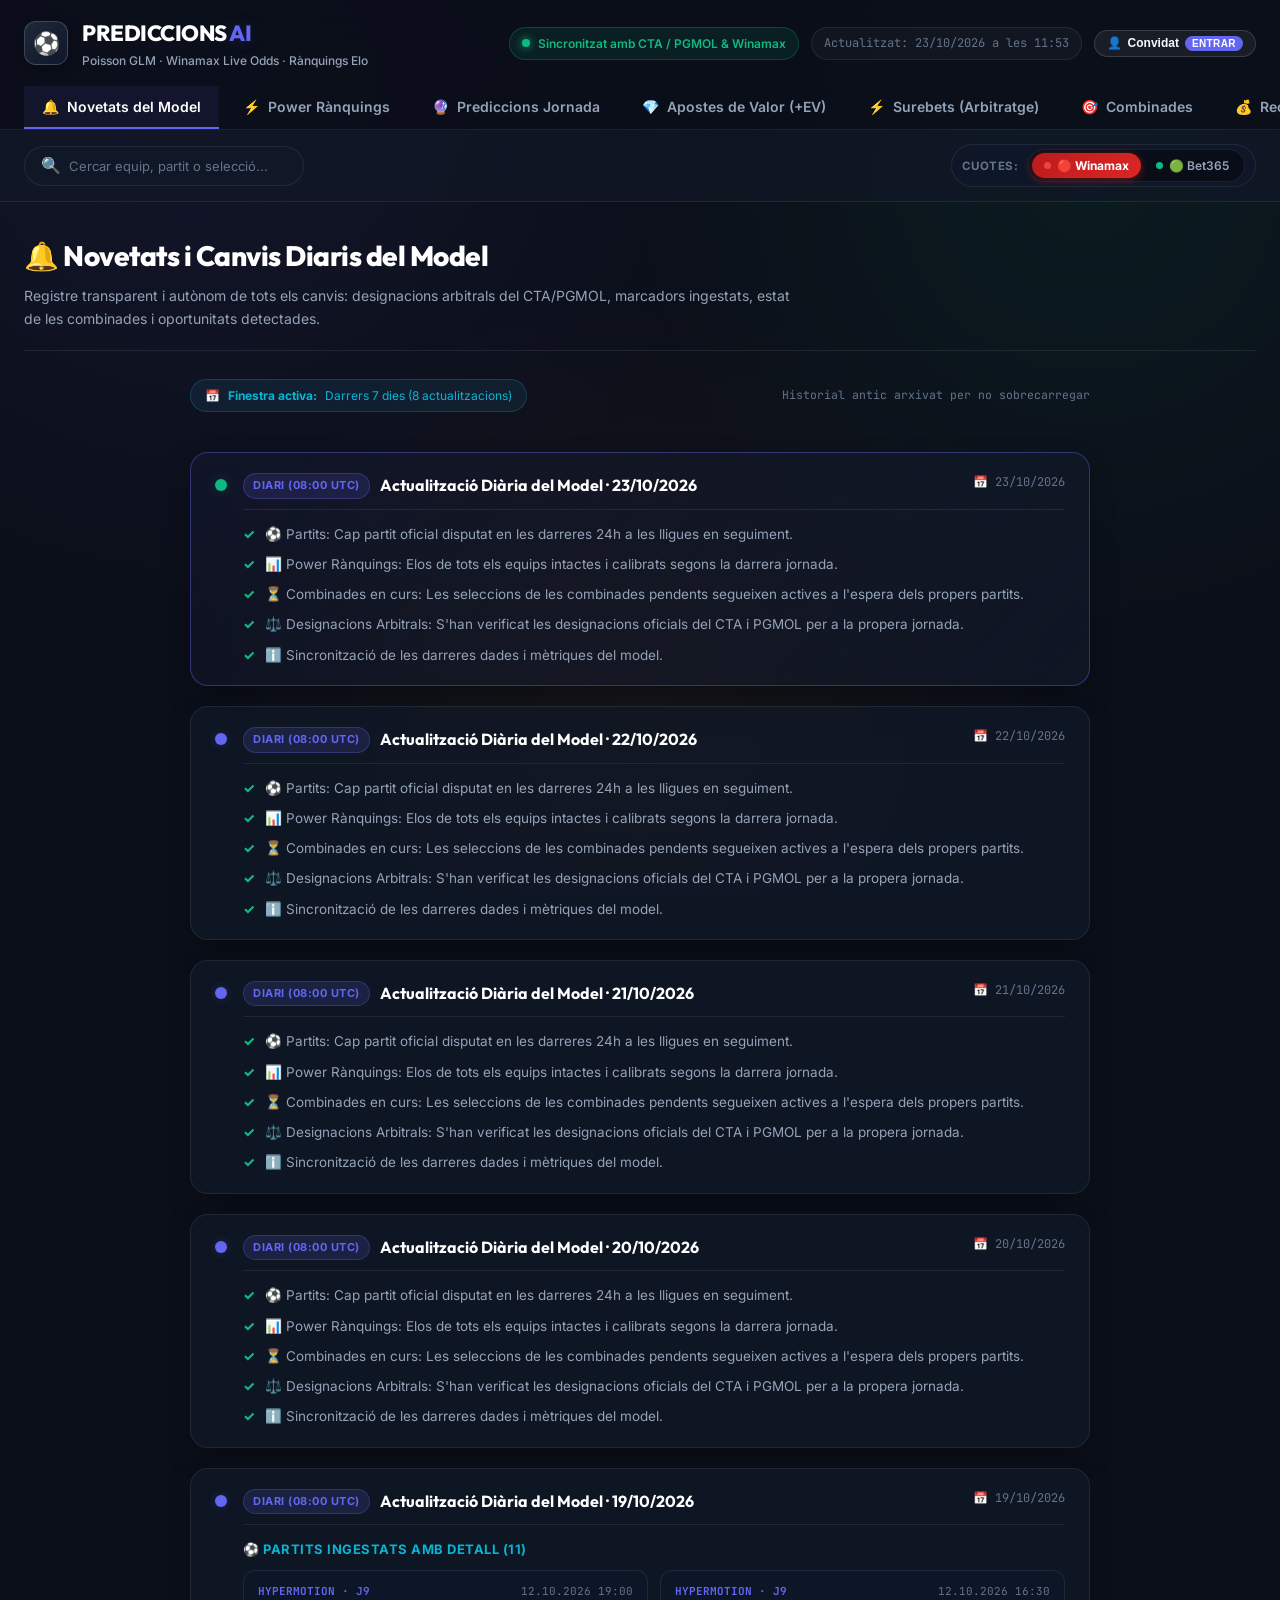
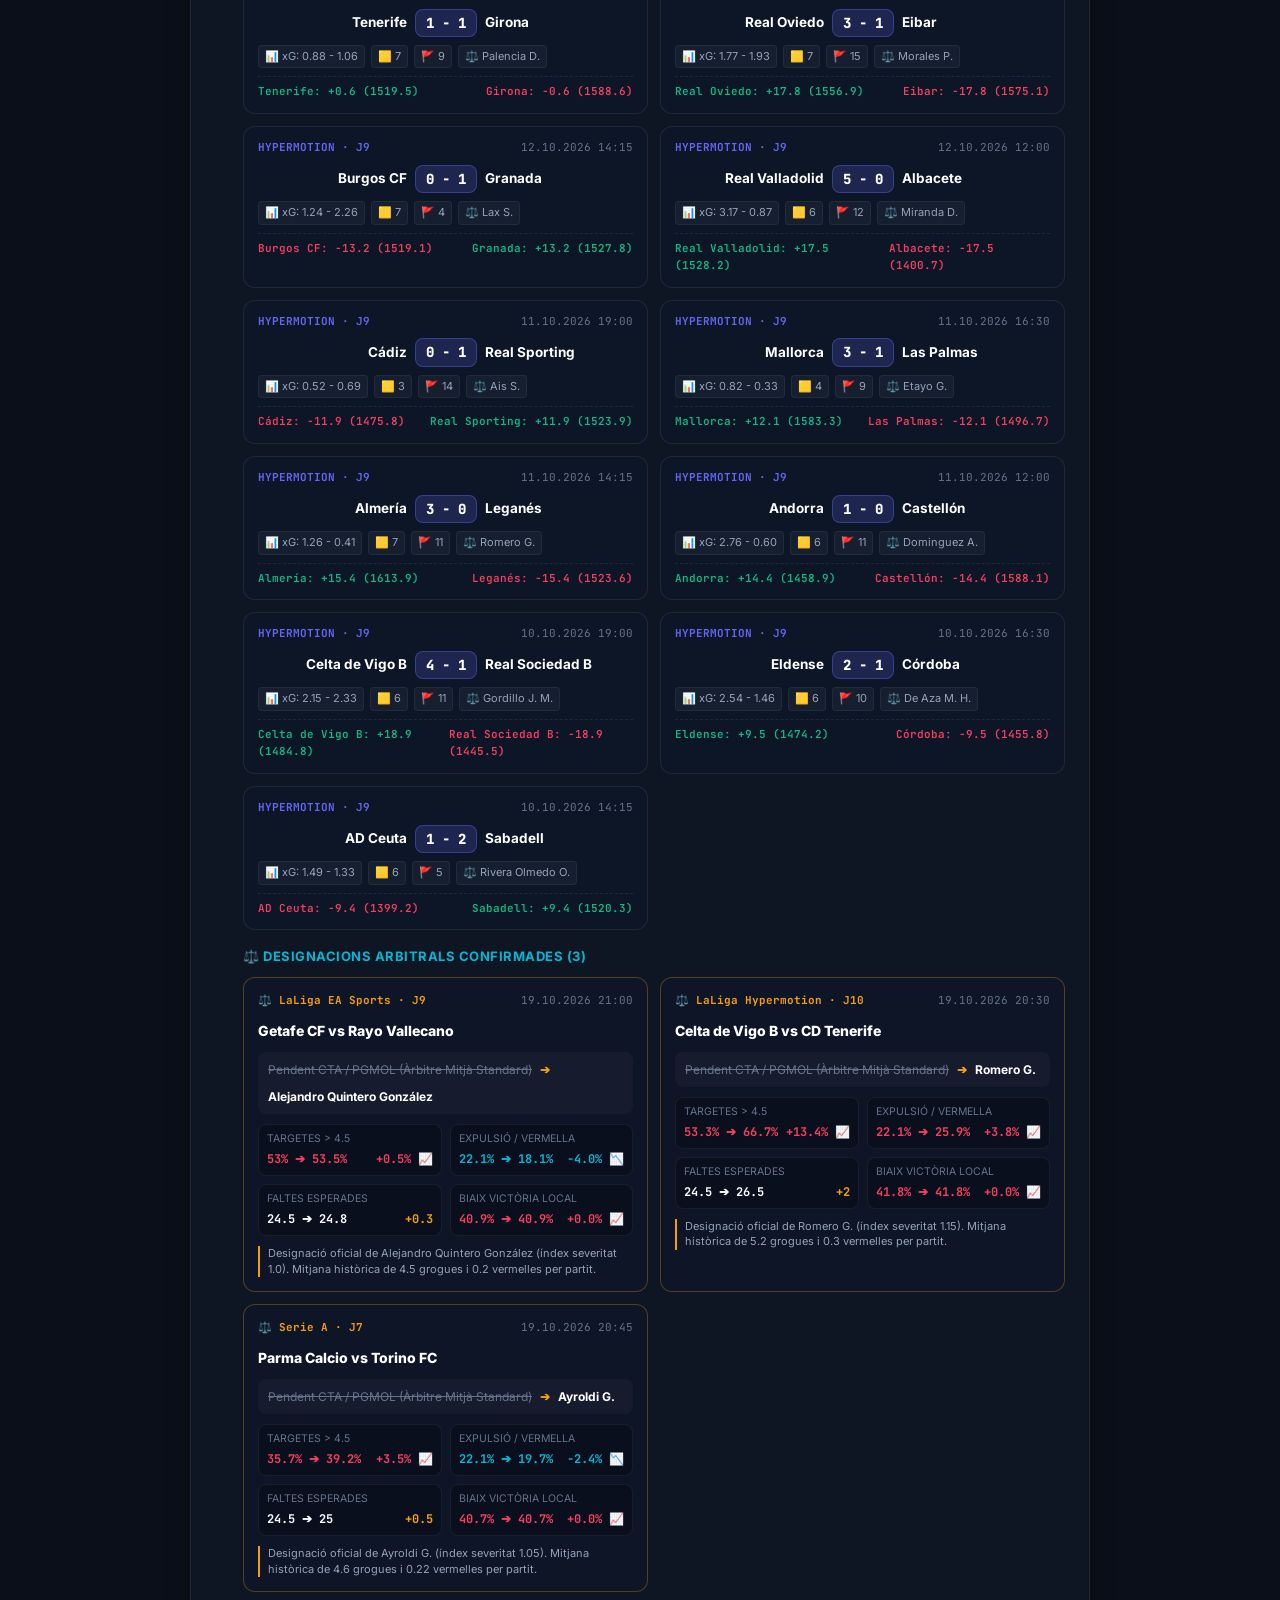
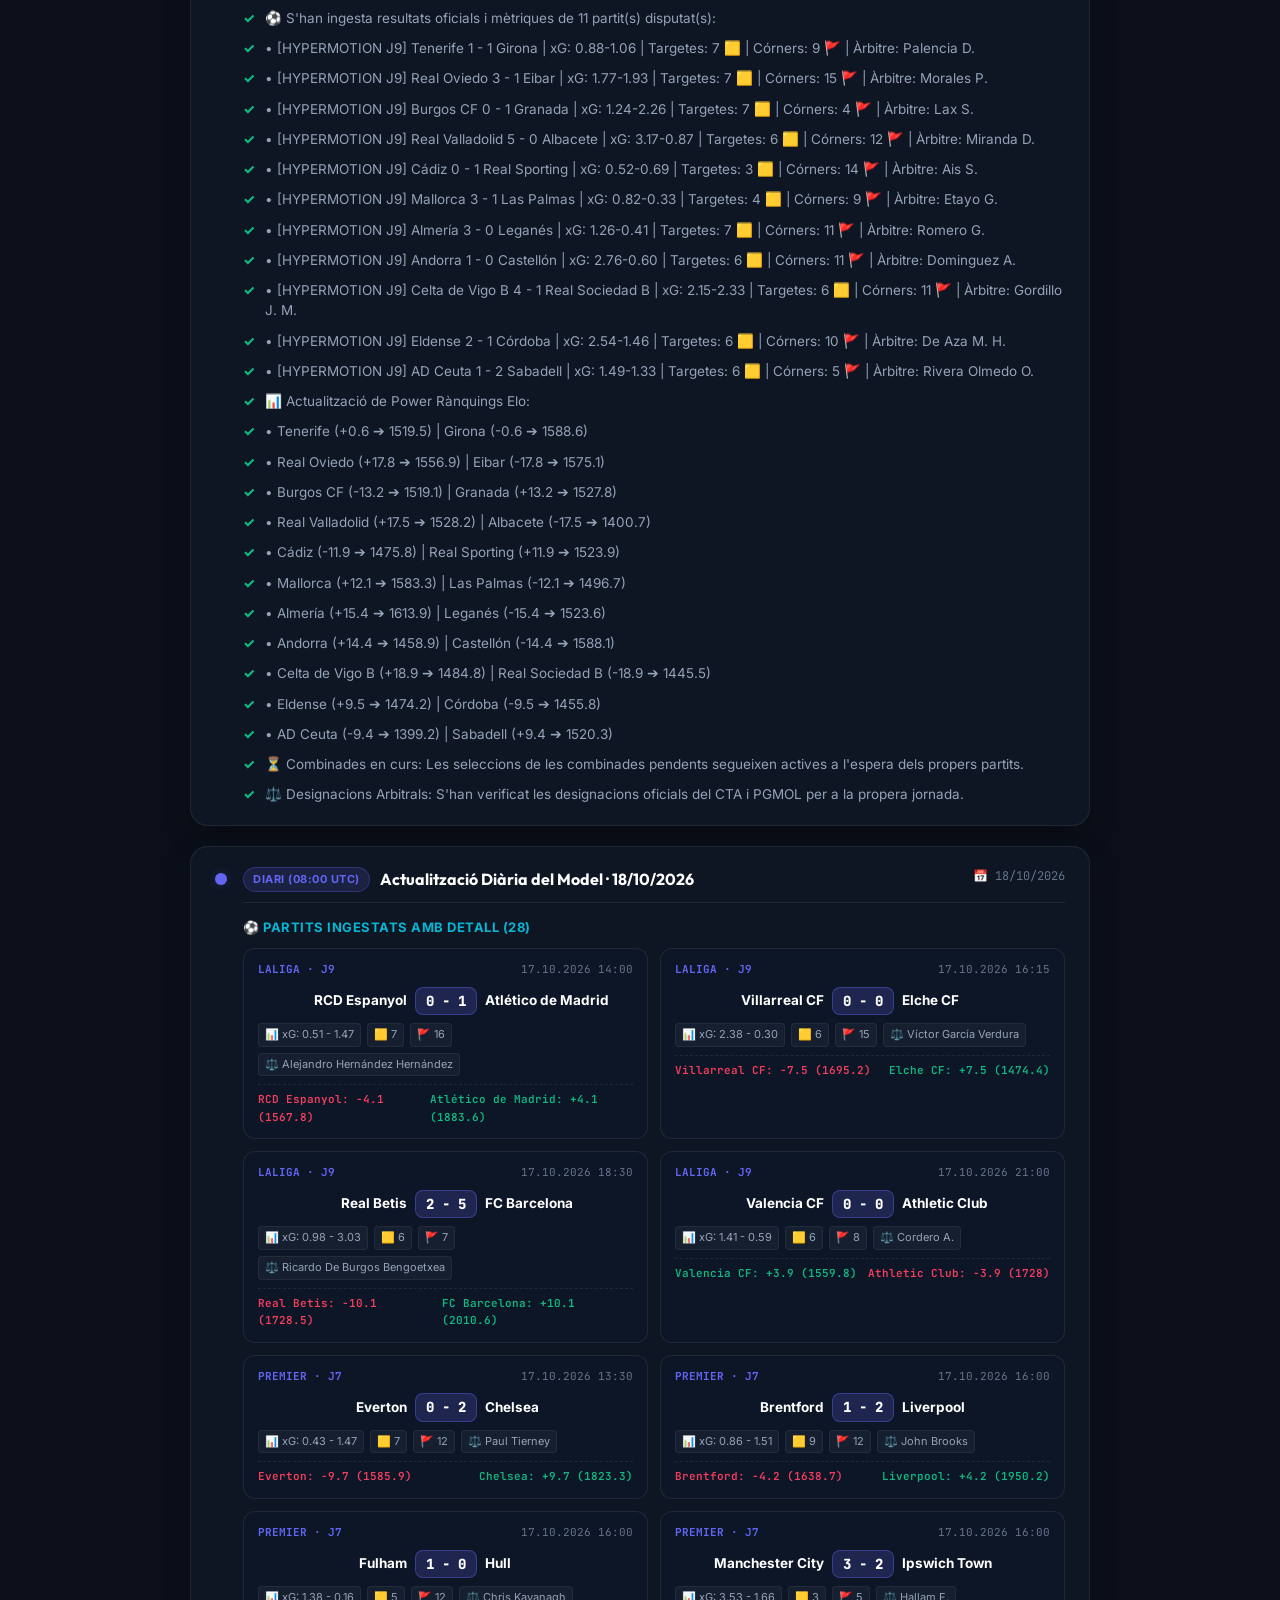
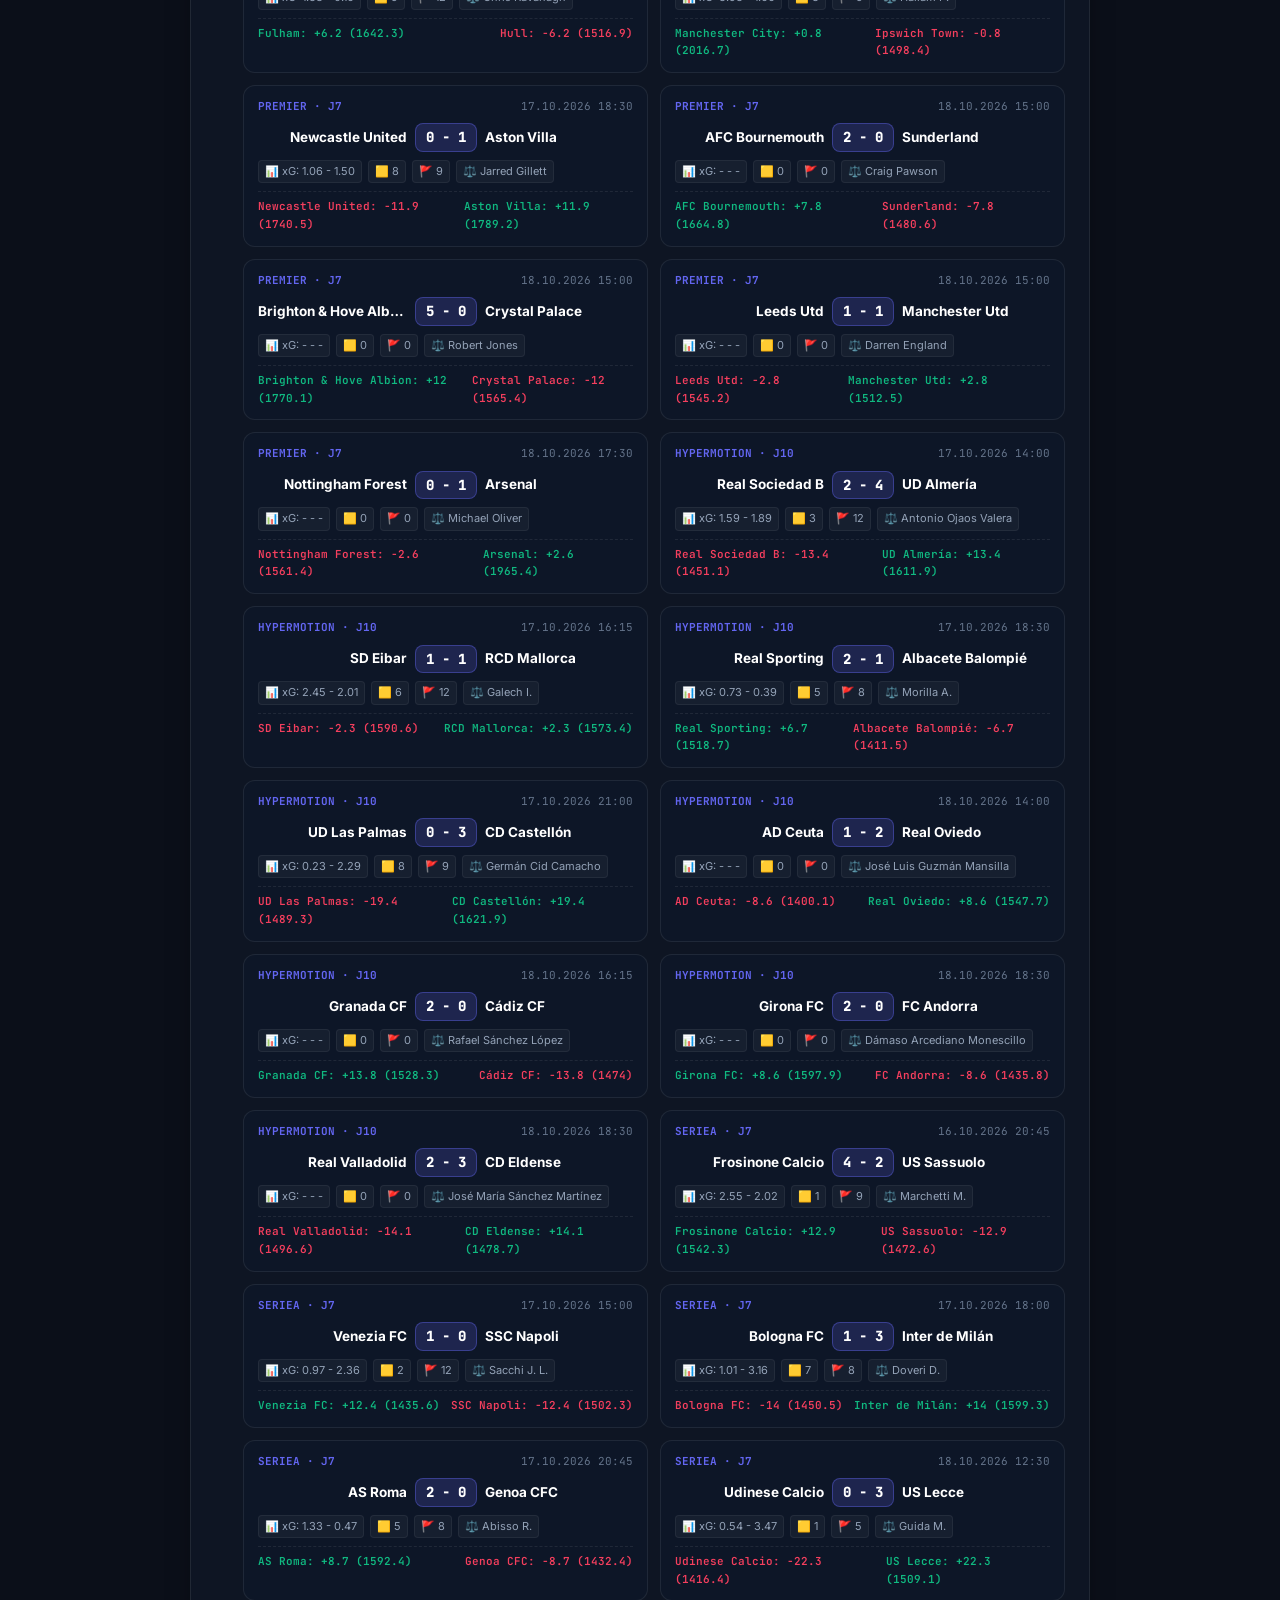
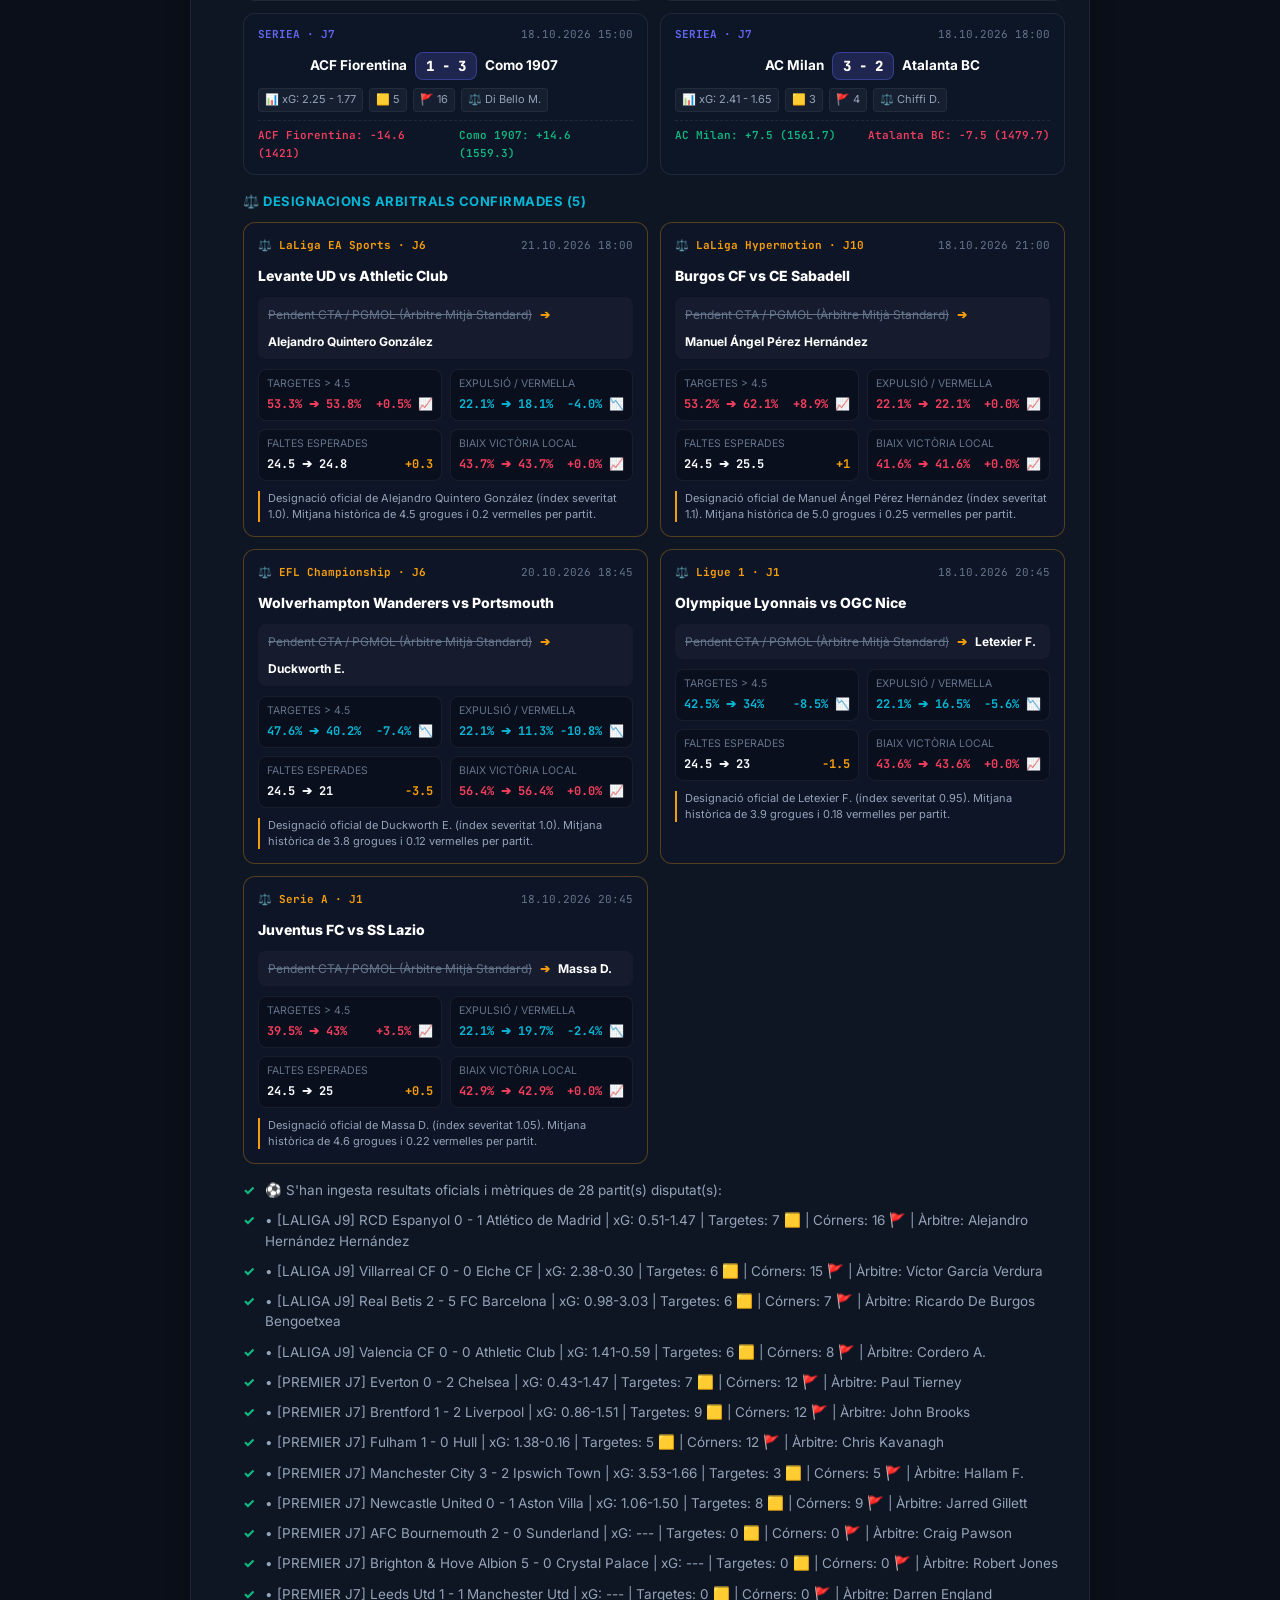
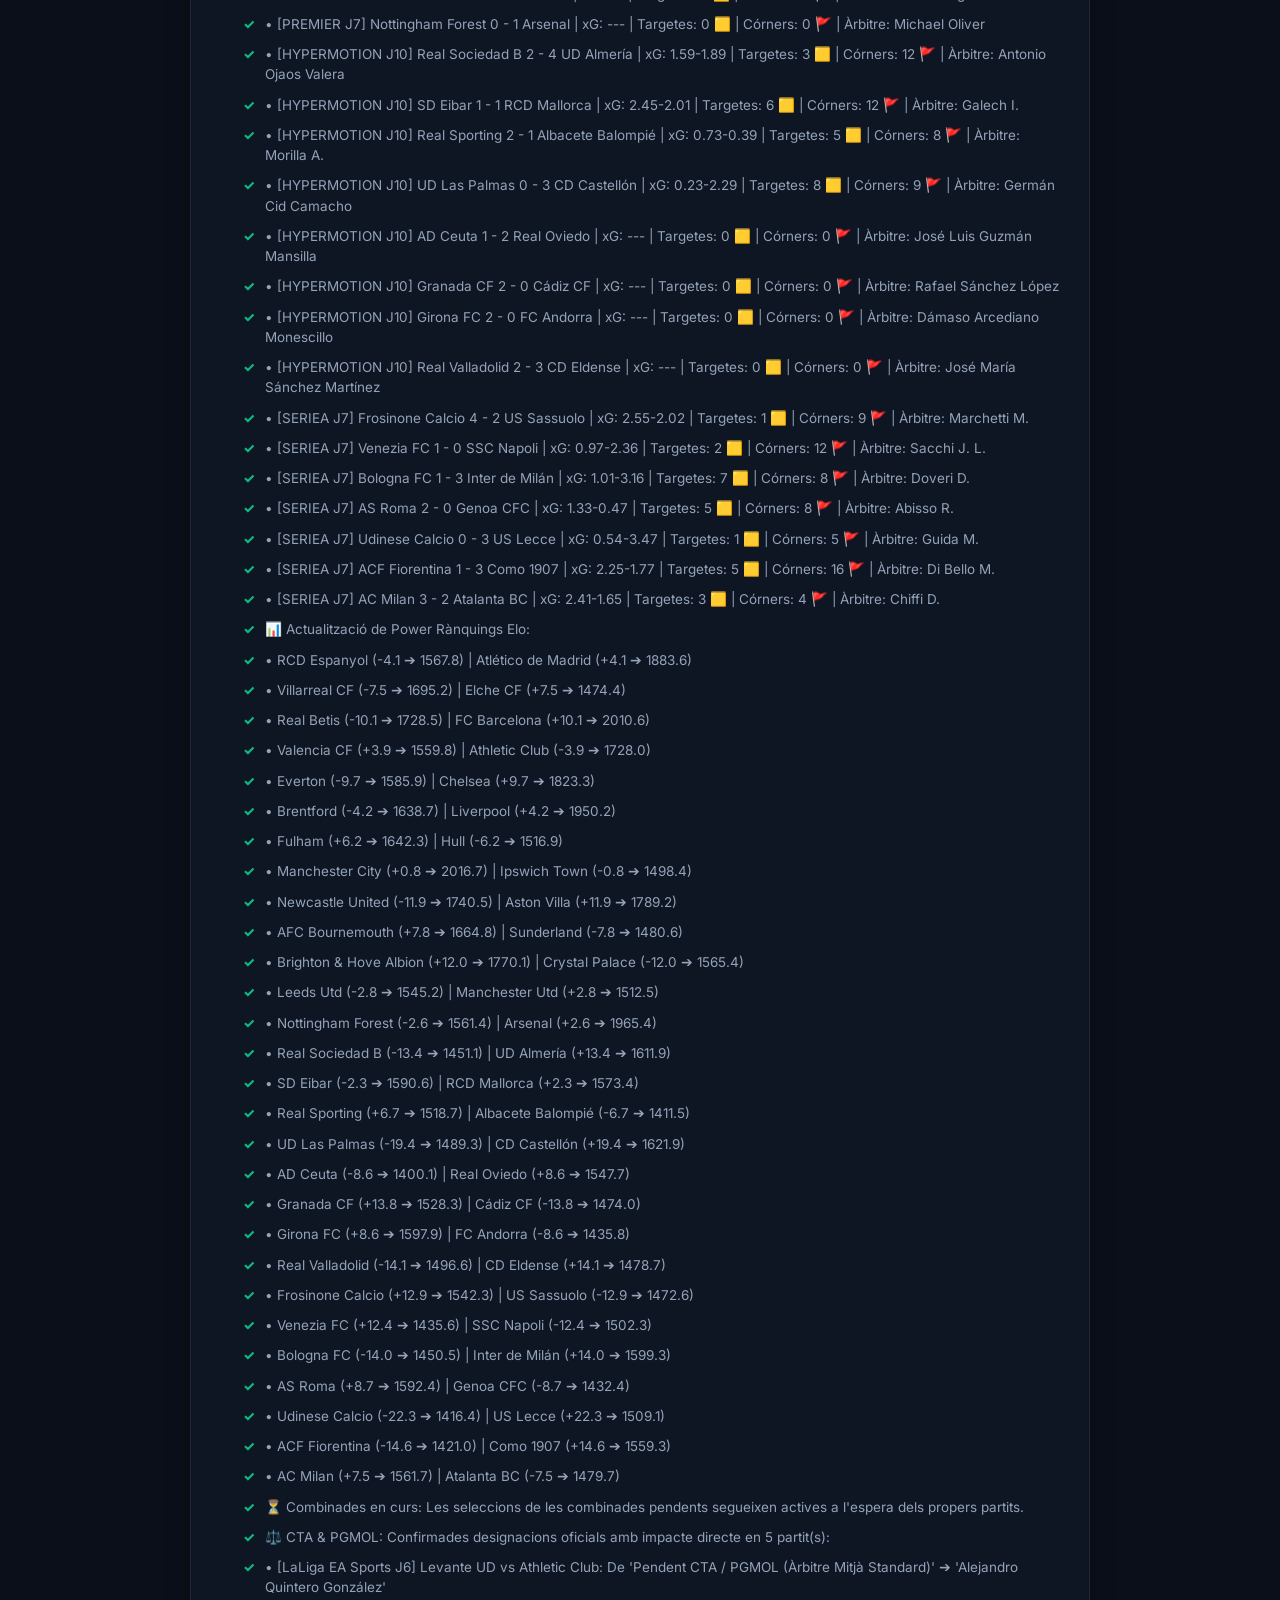
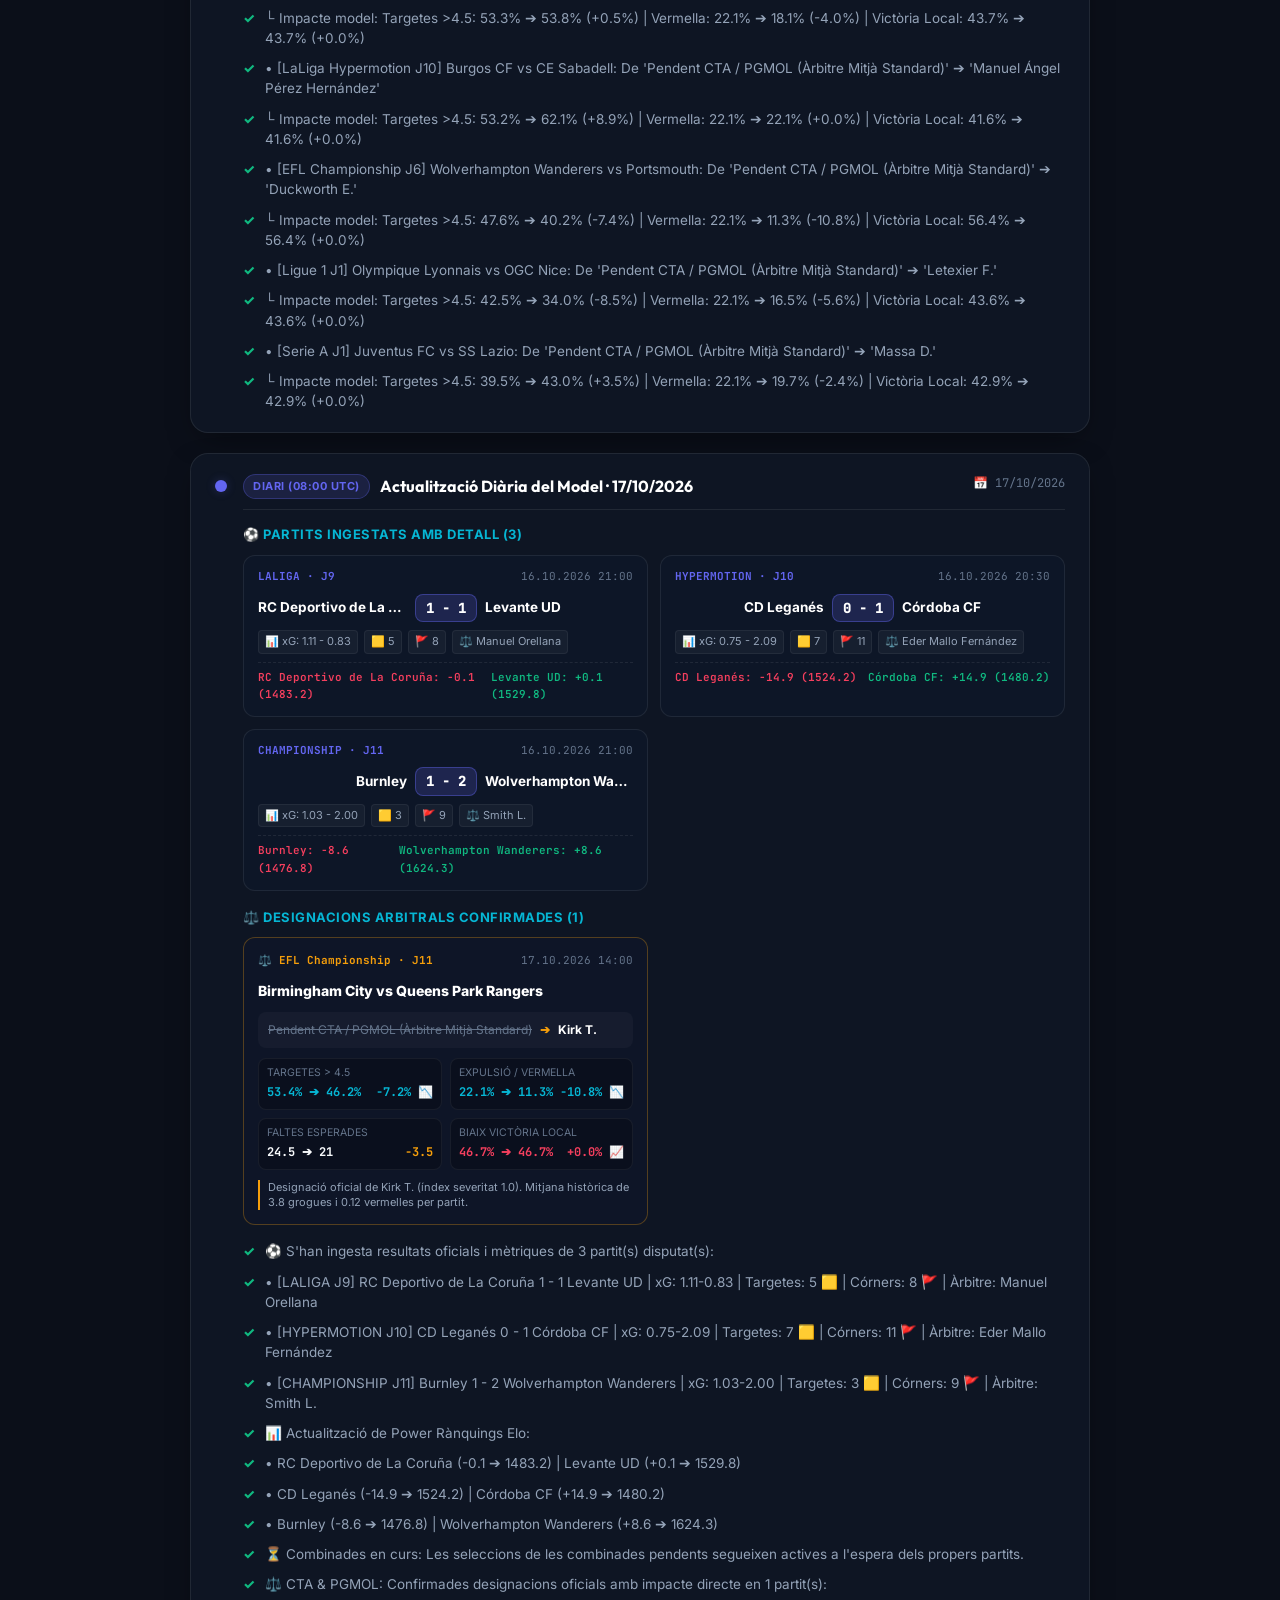
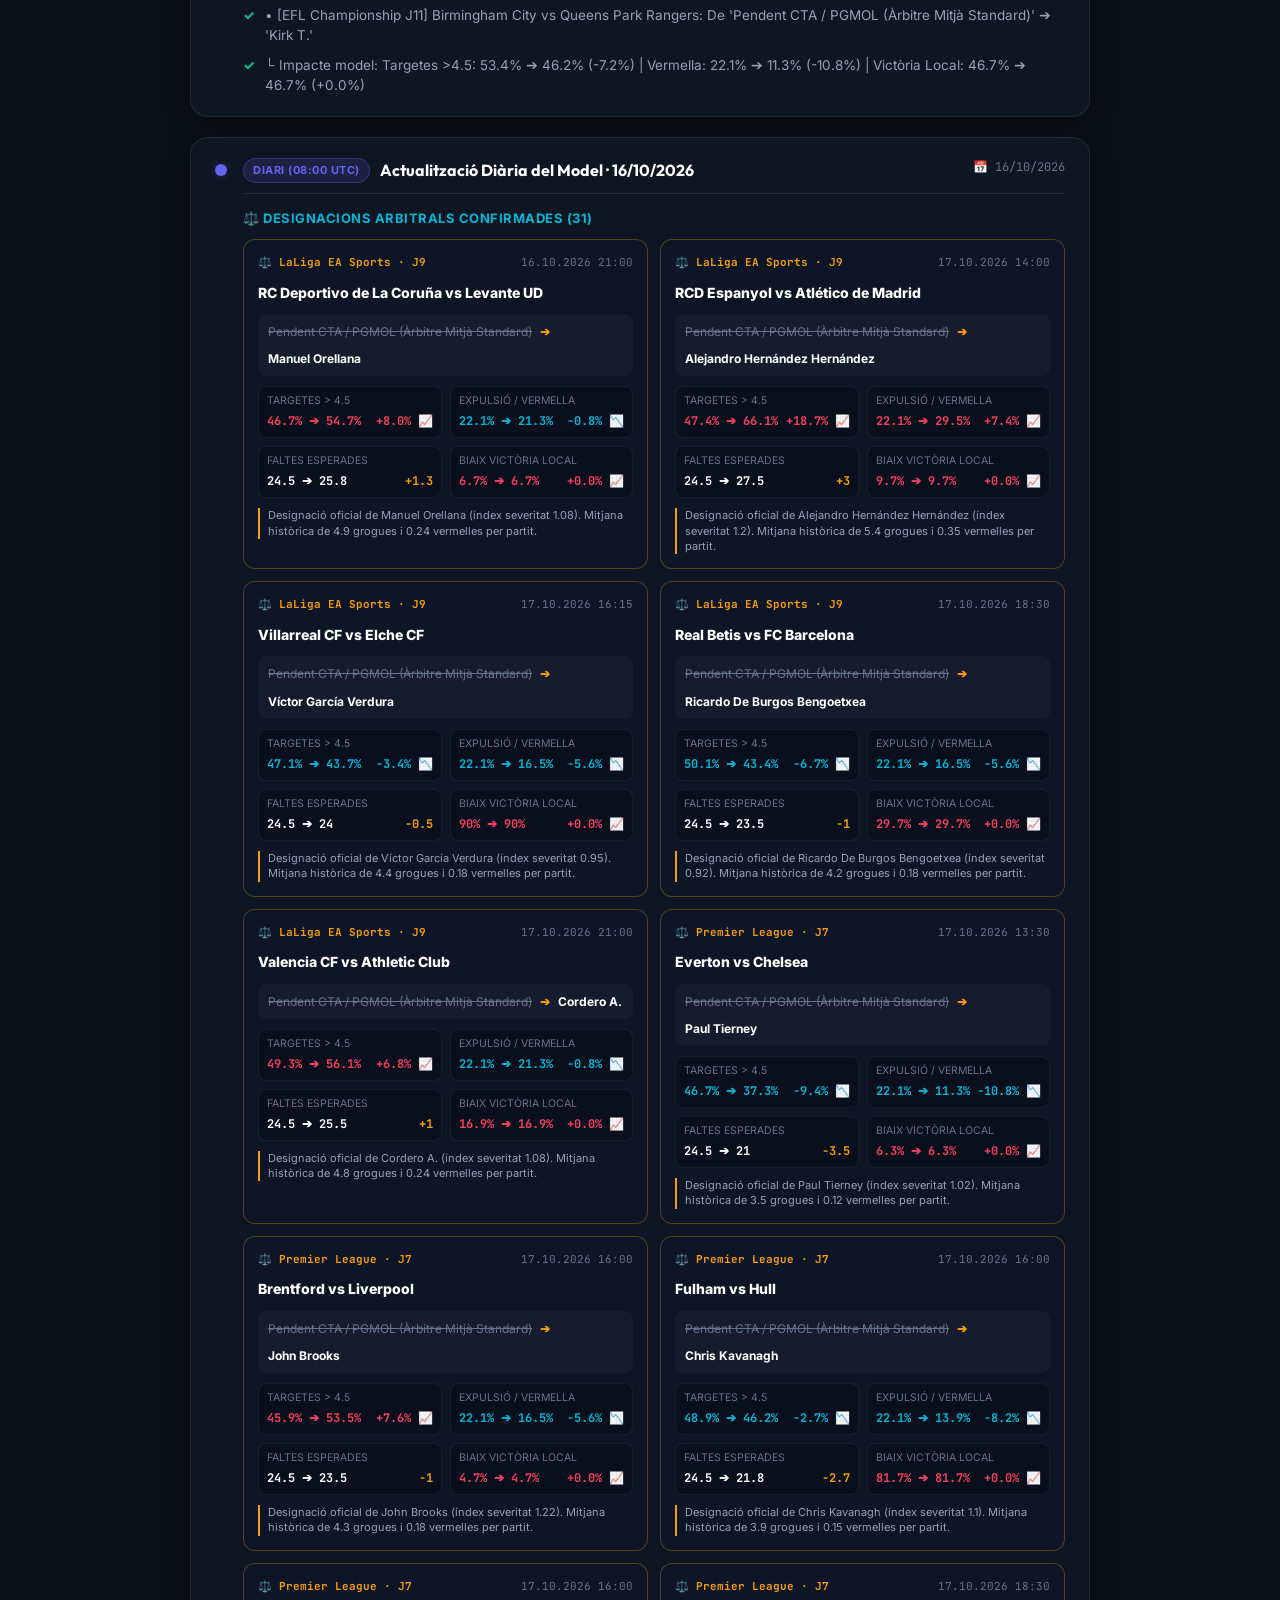
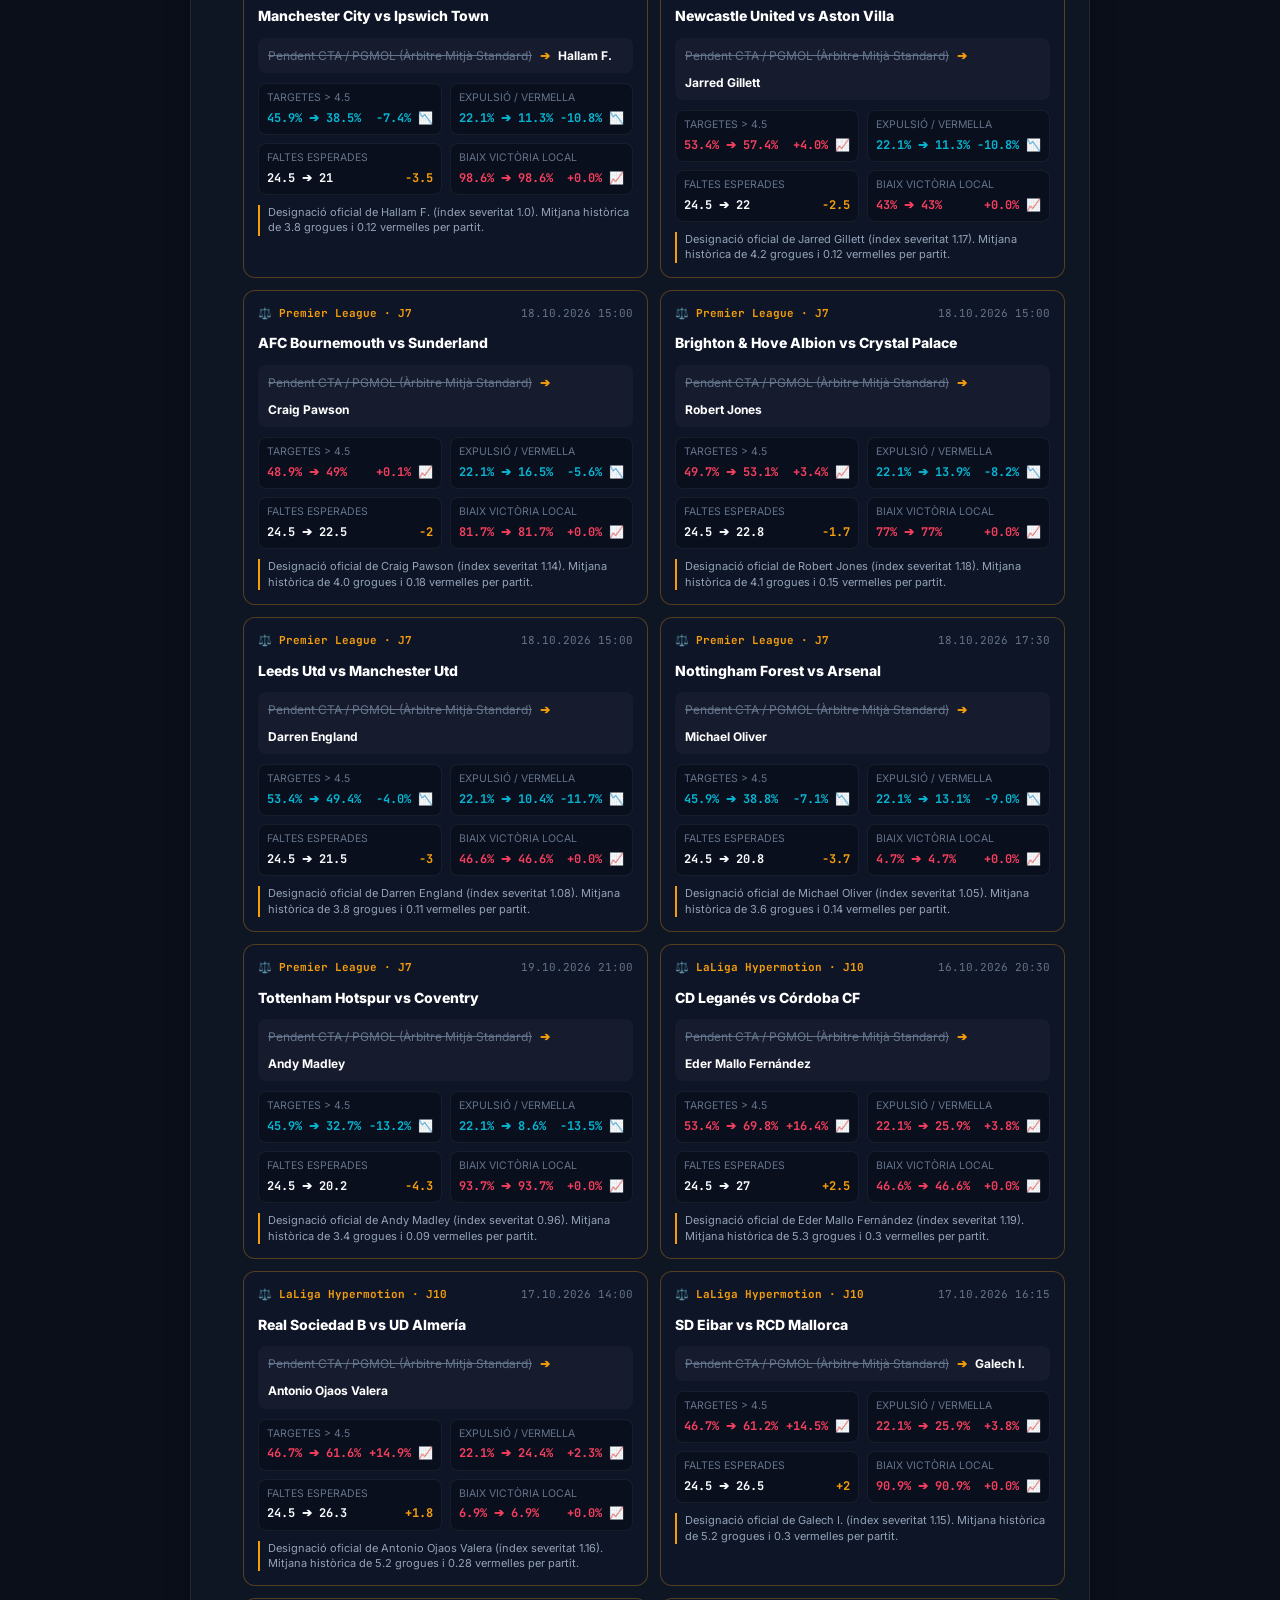
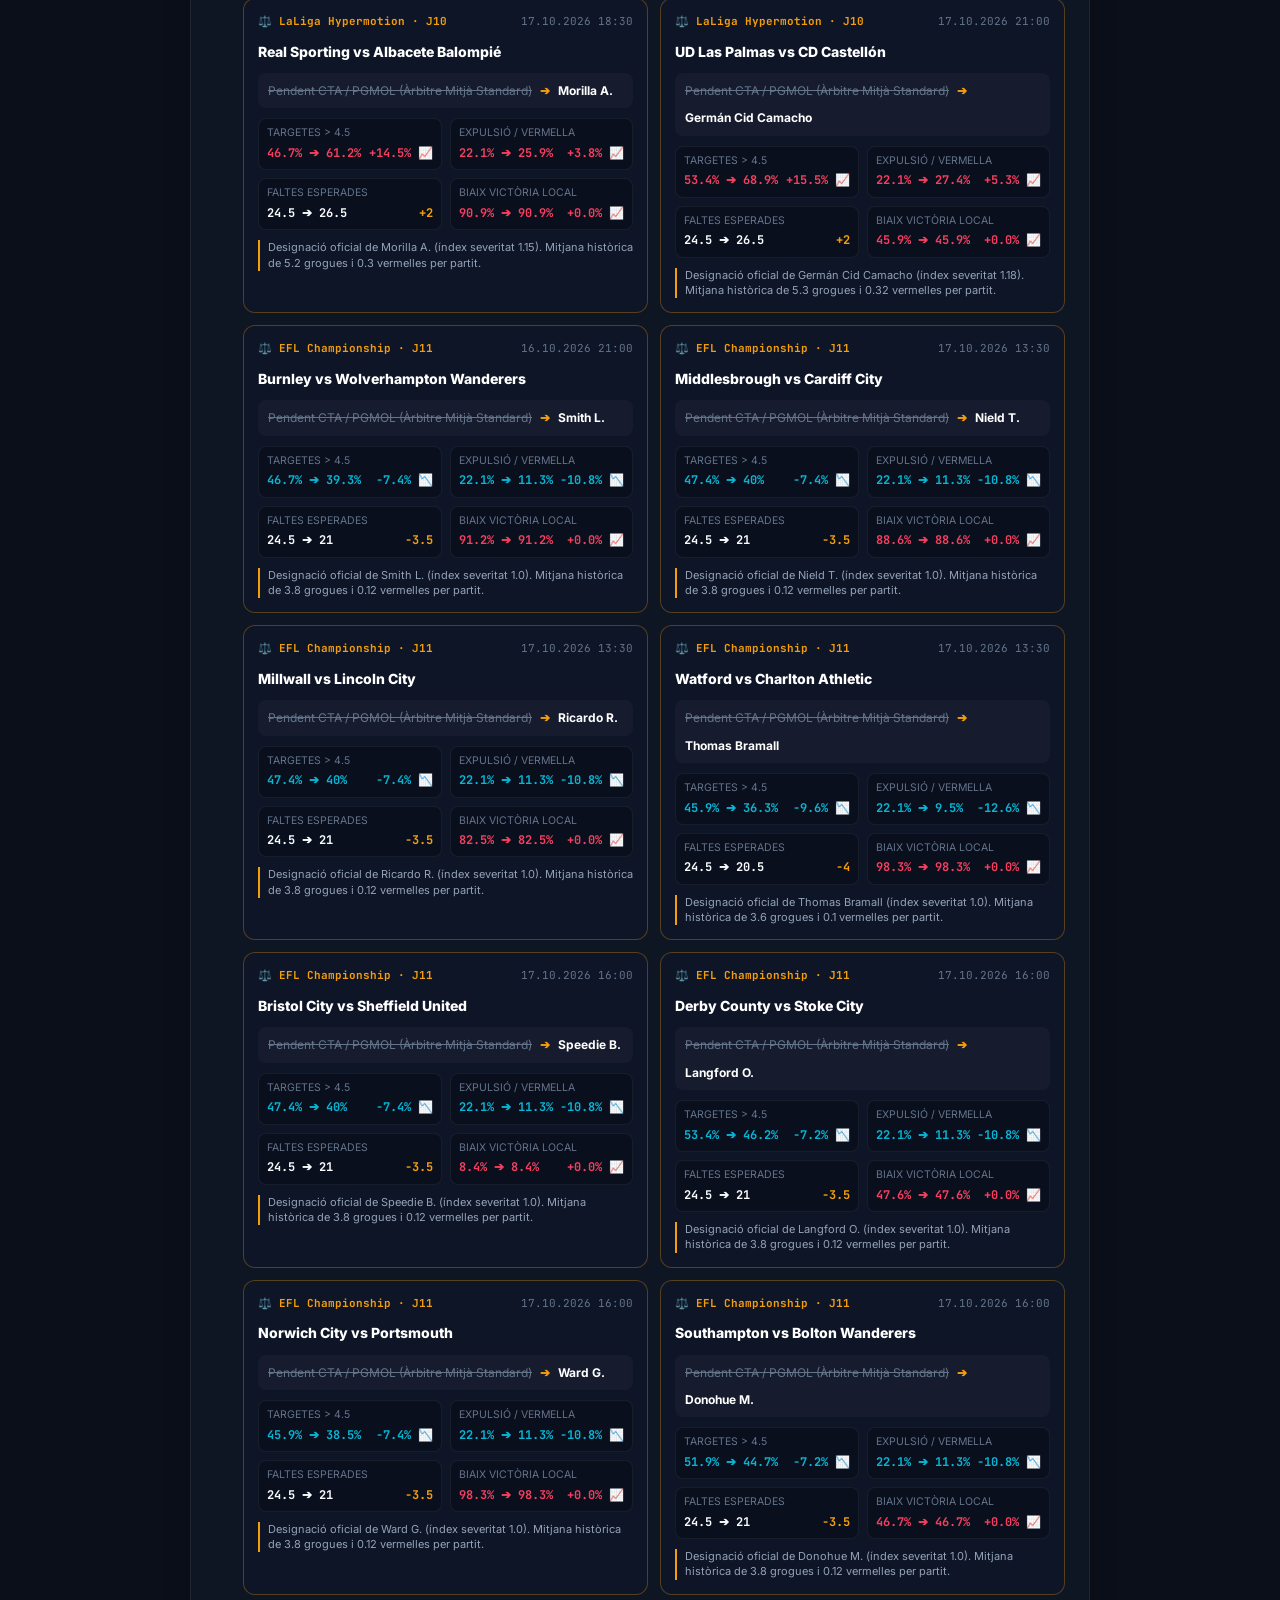
==== commit 59370976: "fix(web): corregir sintaxi en app.js i actualitzar cache buster a v3.5.0" ====
--- a/web/index.html
+++ b/web/index.html
@@ -903,7 +903,7 @@
     </div>
   </div>
 
-  <script src="app.js?v=3.4.2"></script>
+  <script src="app.js?v=3.5.0"></script>
 
   <!-- Barra de Navegació Inferior per a Mòbil (Dock) -->
   <nav class="mobile-bottom-nav" aria-label="Navegació Ràpida per a Mòbil">
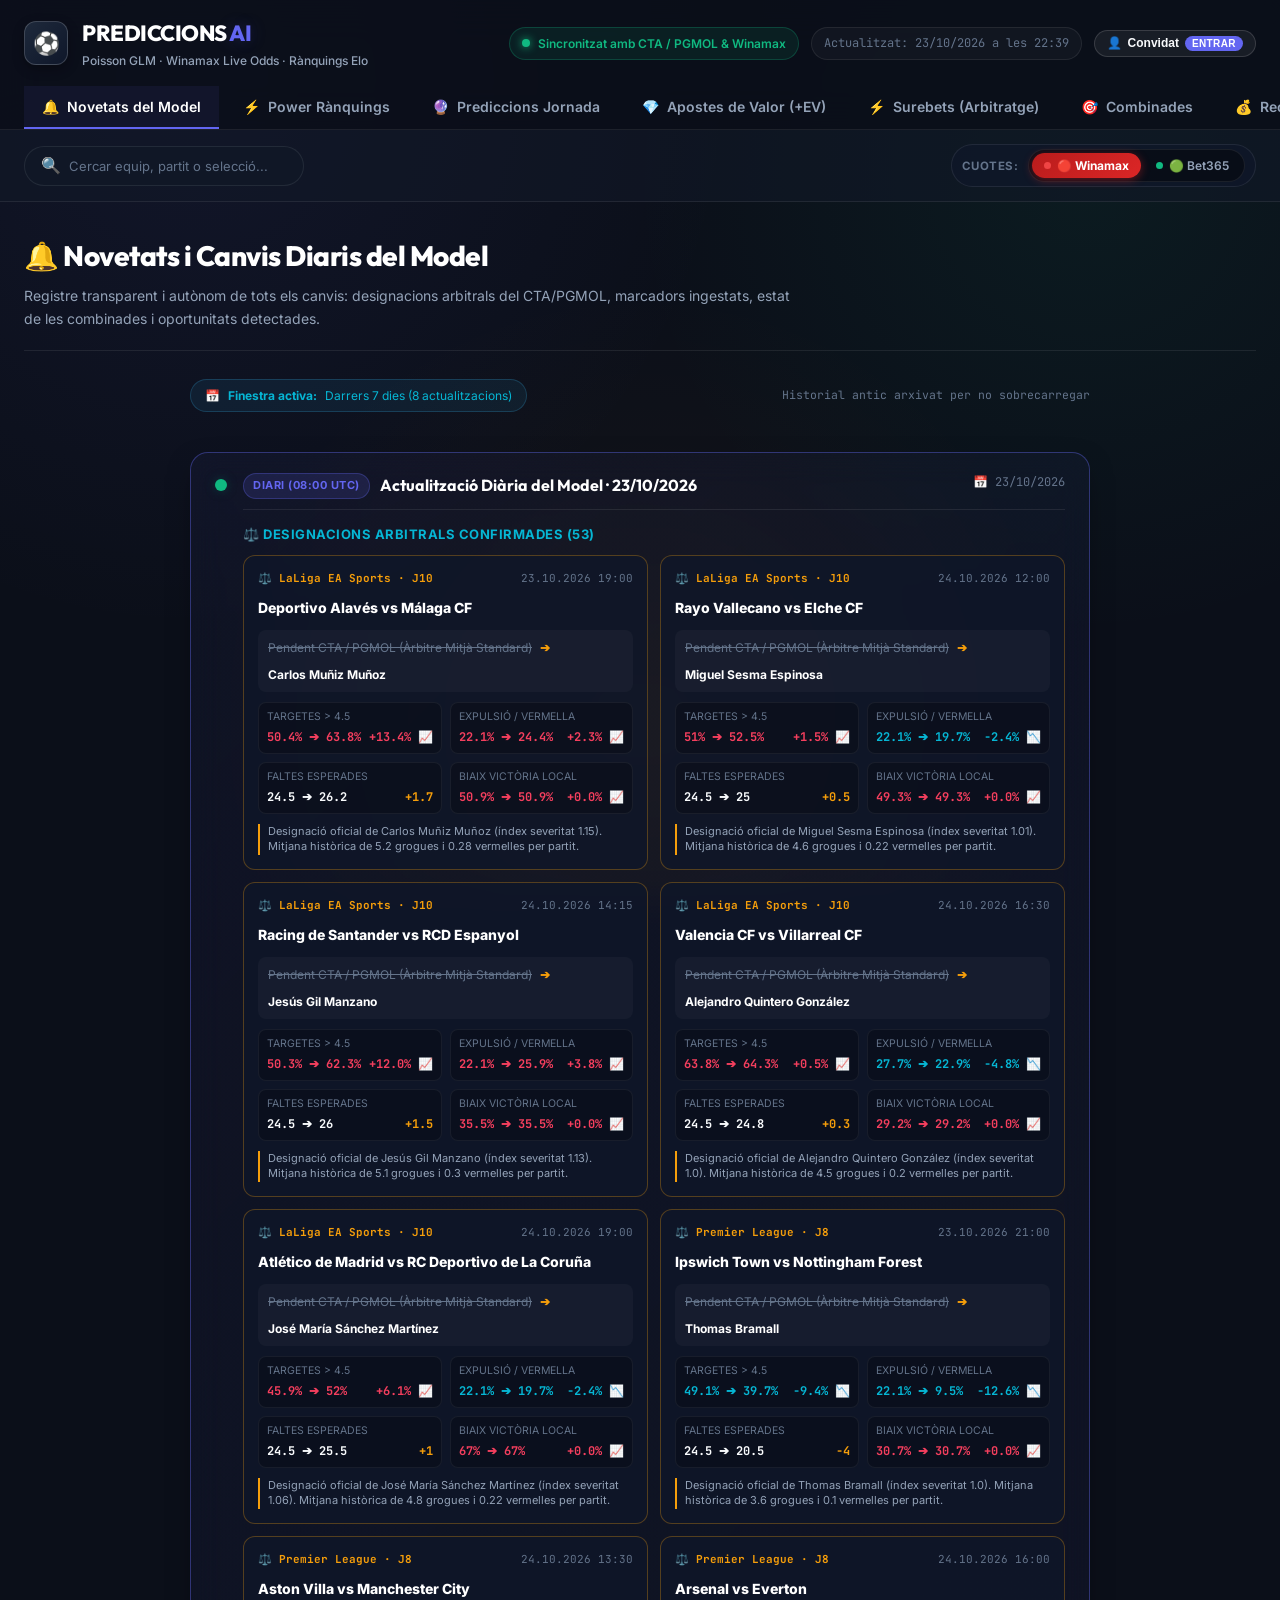
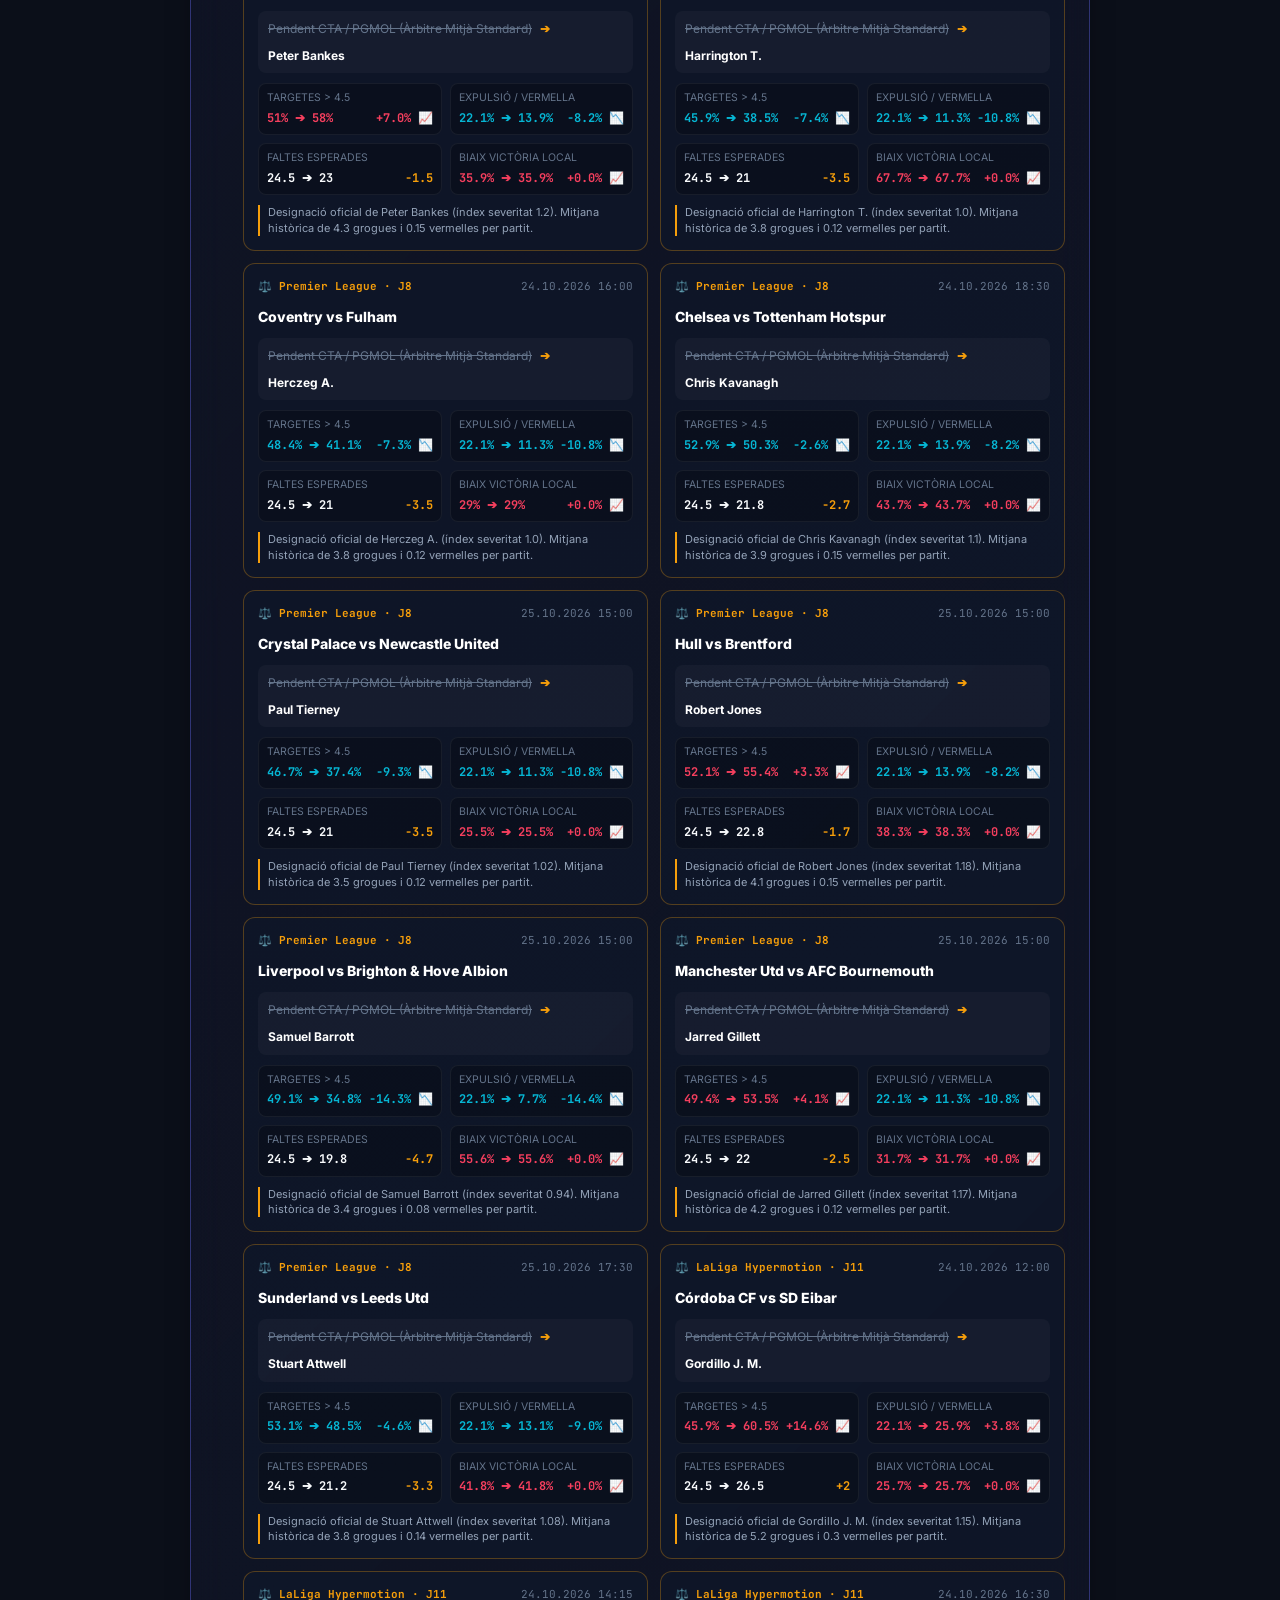
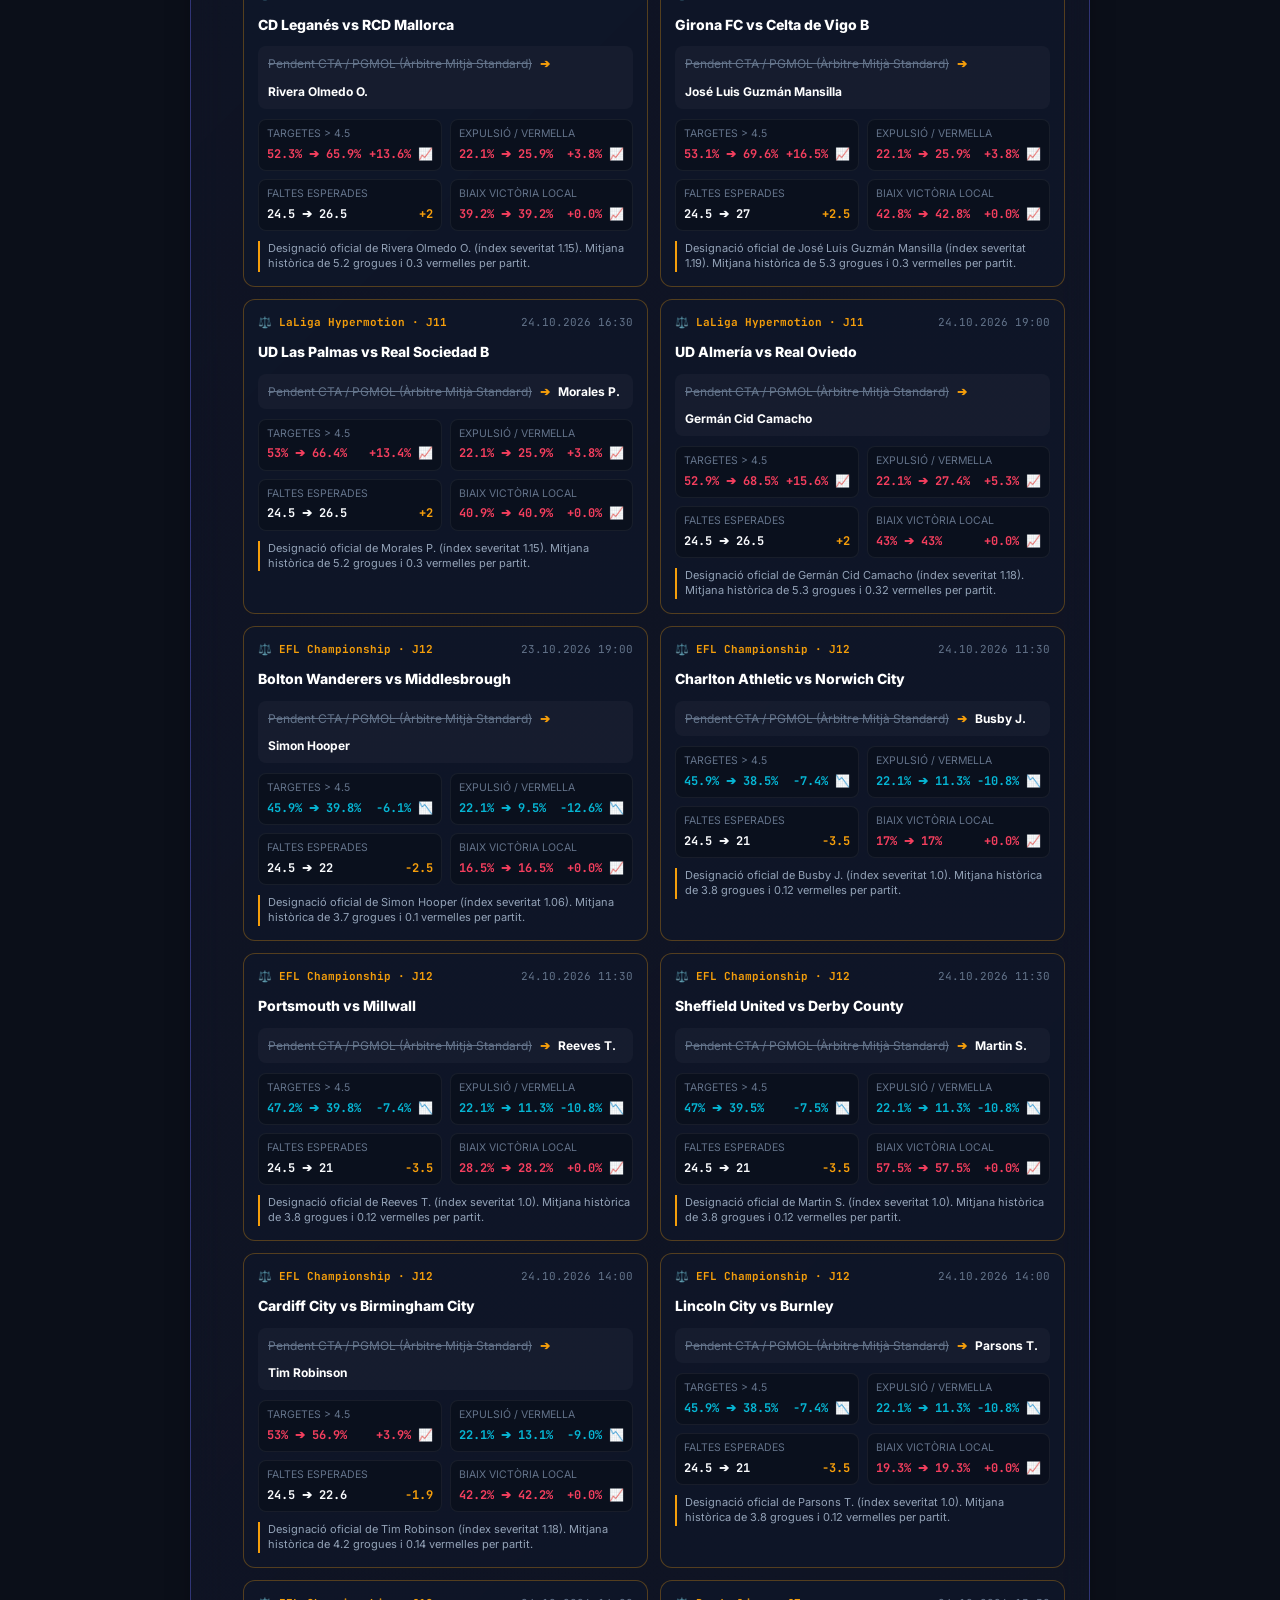
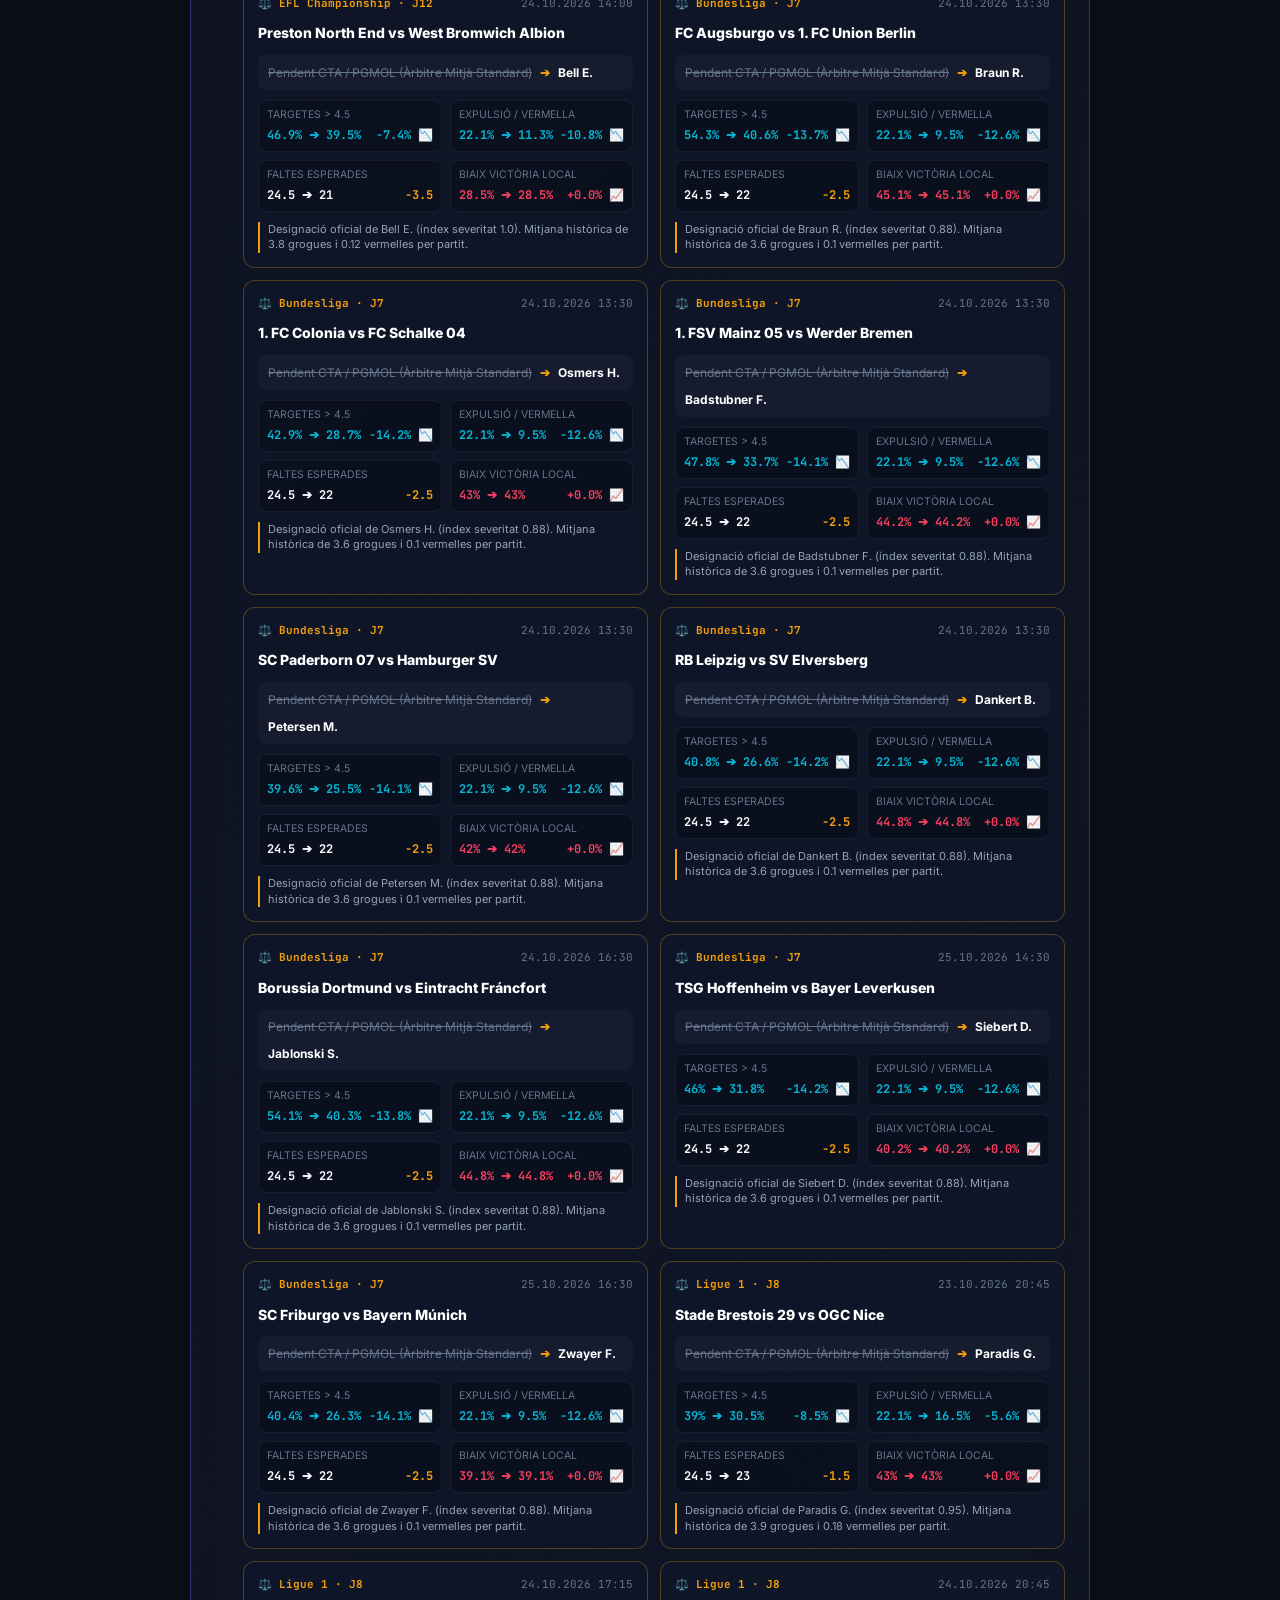
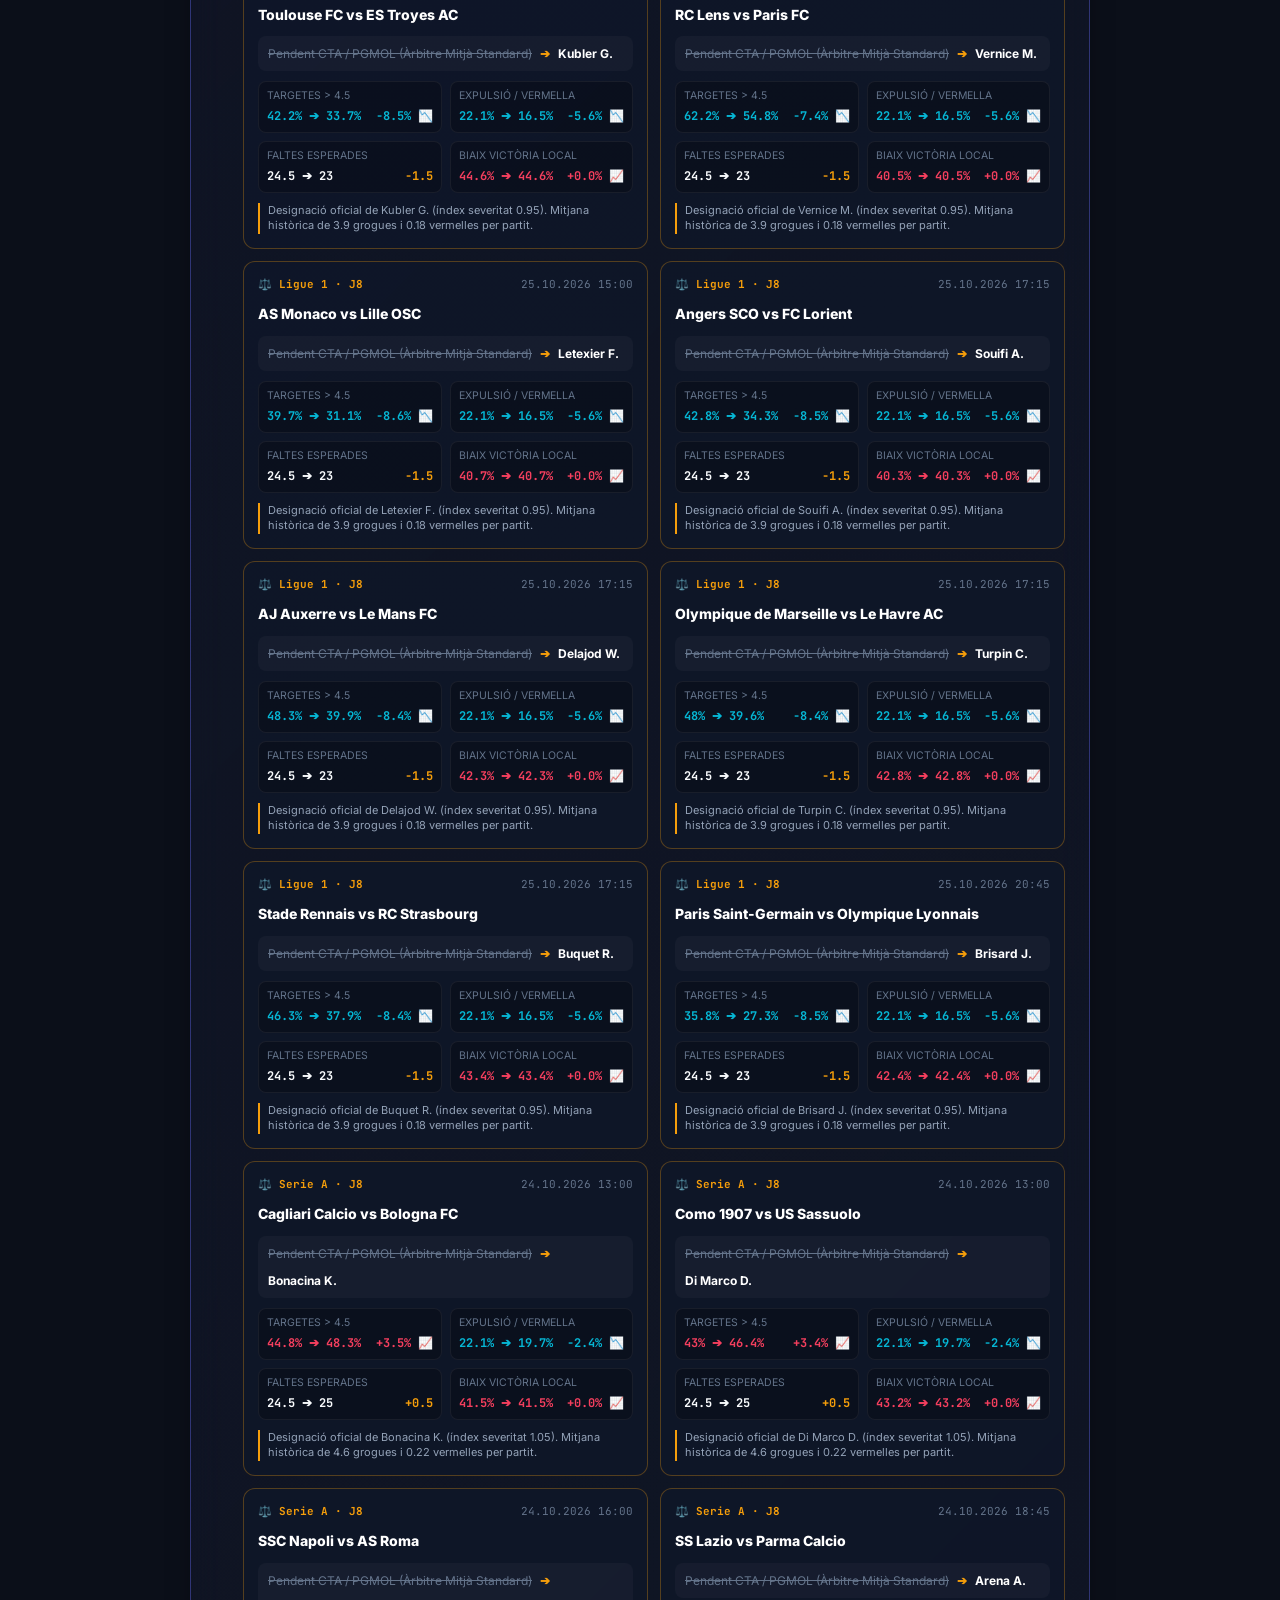
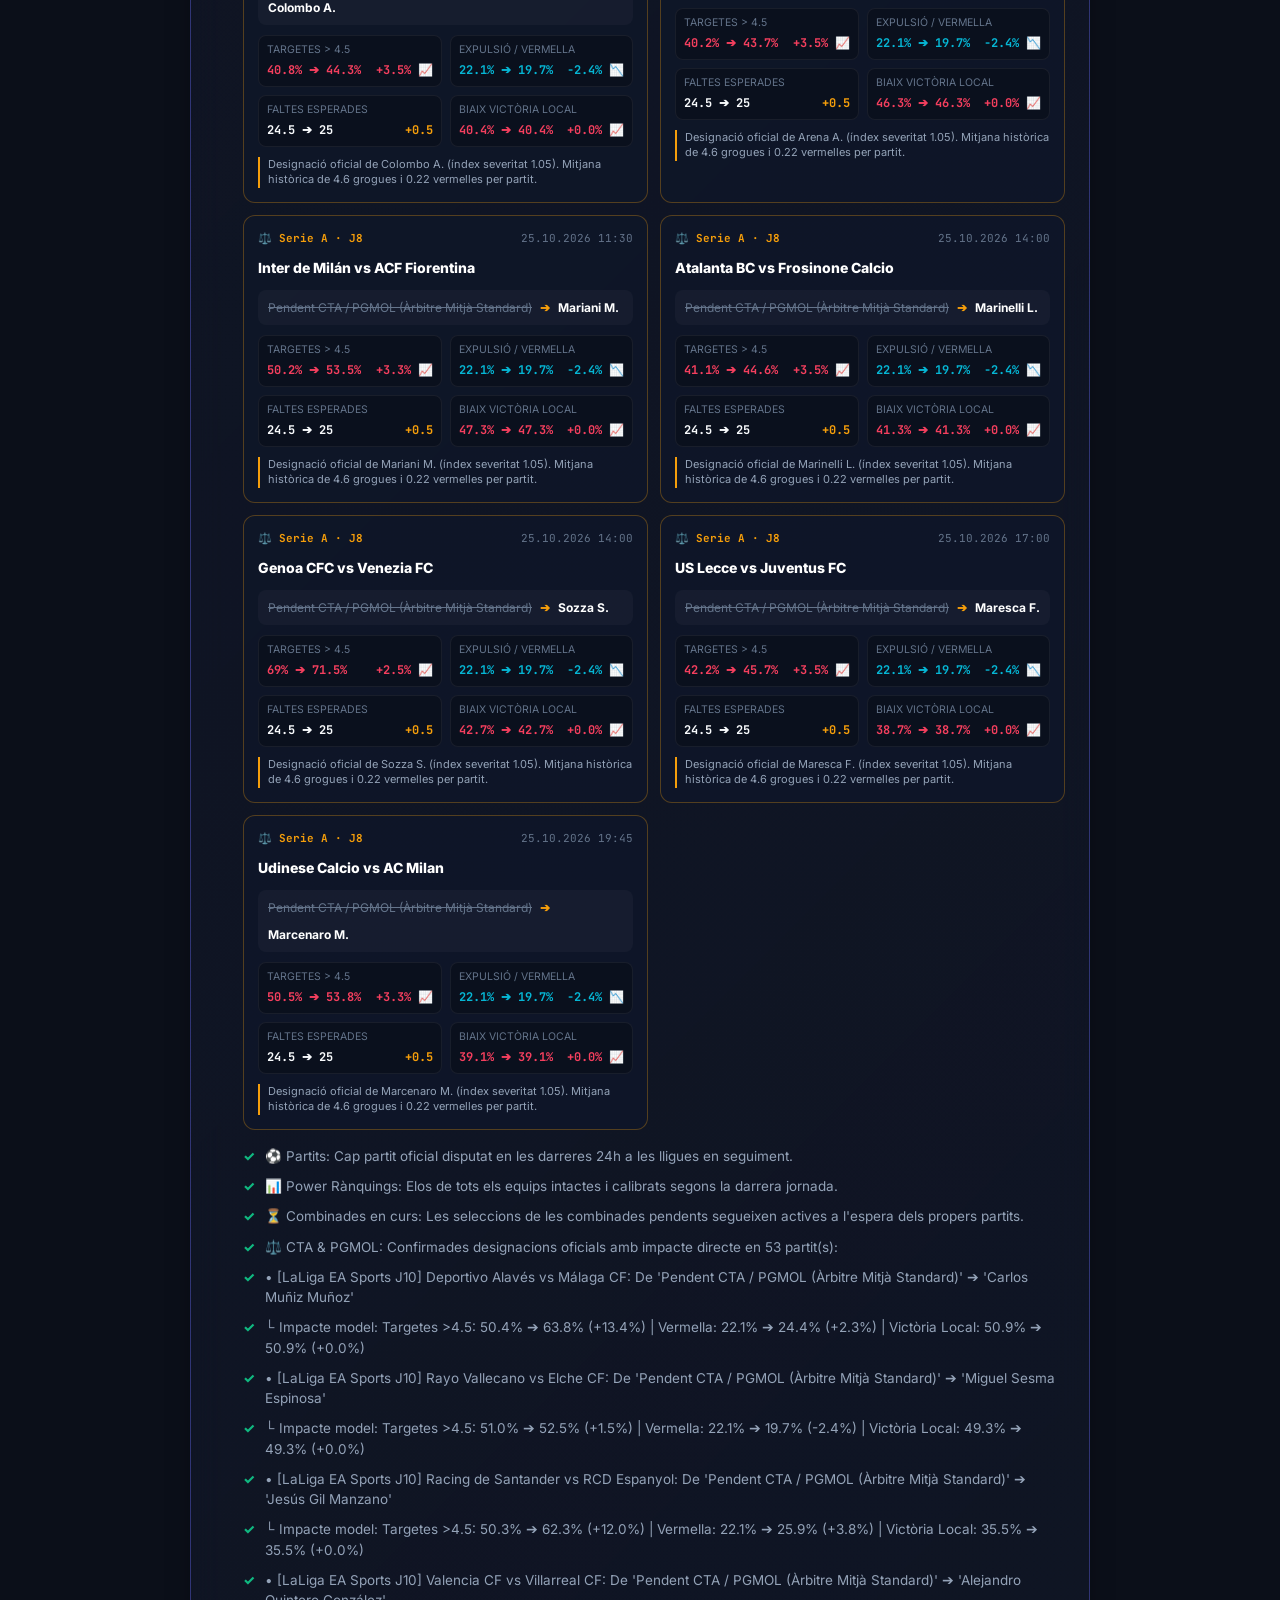
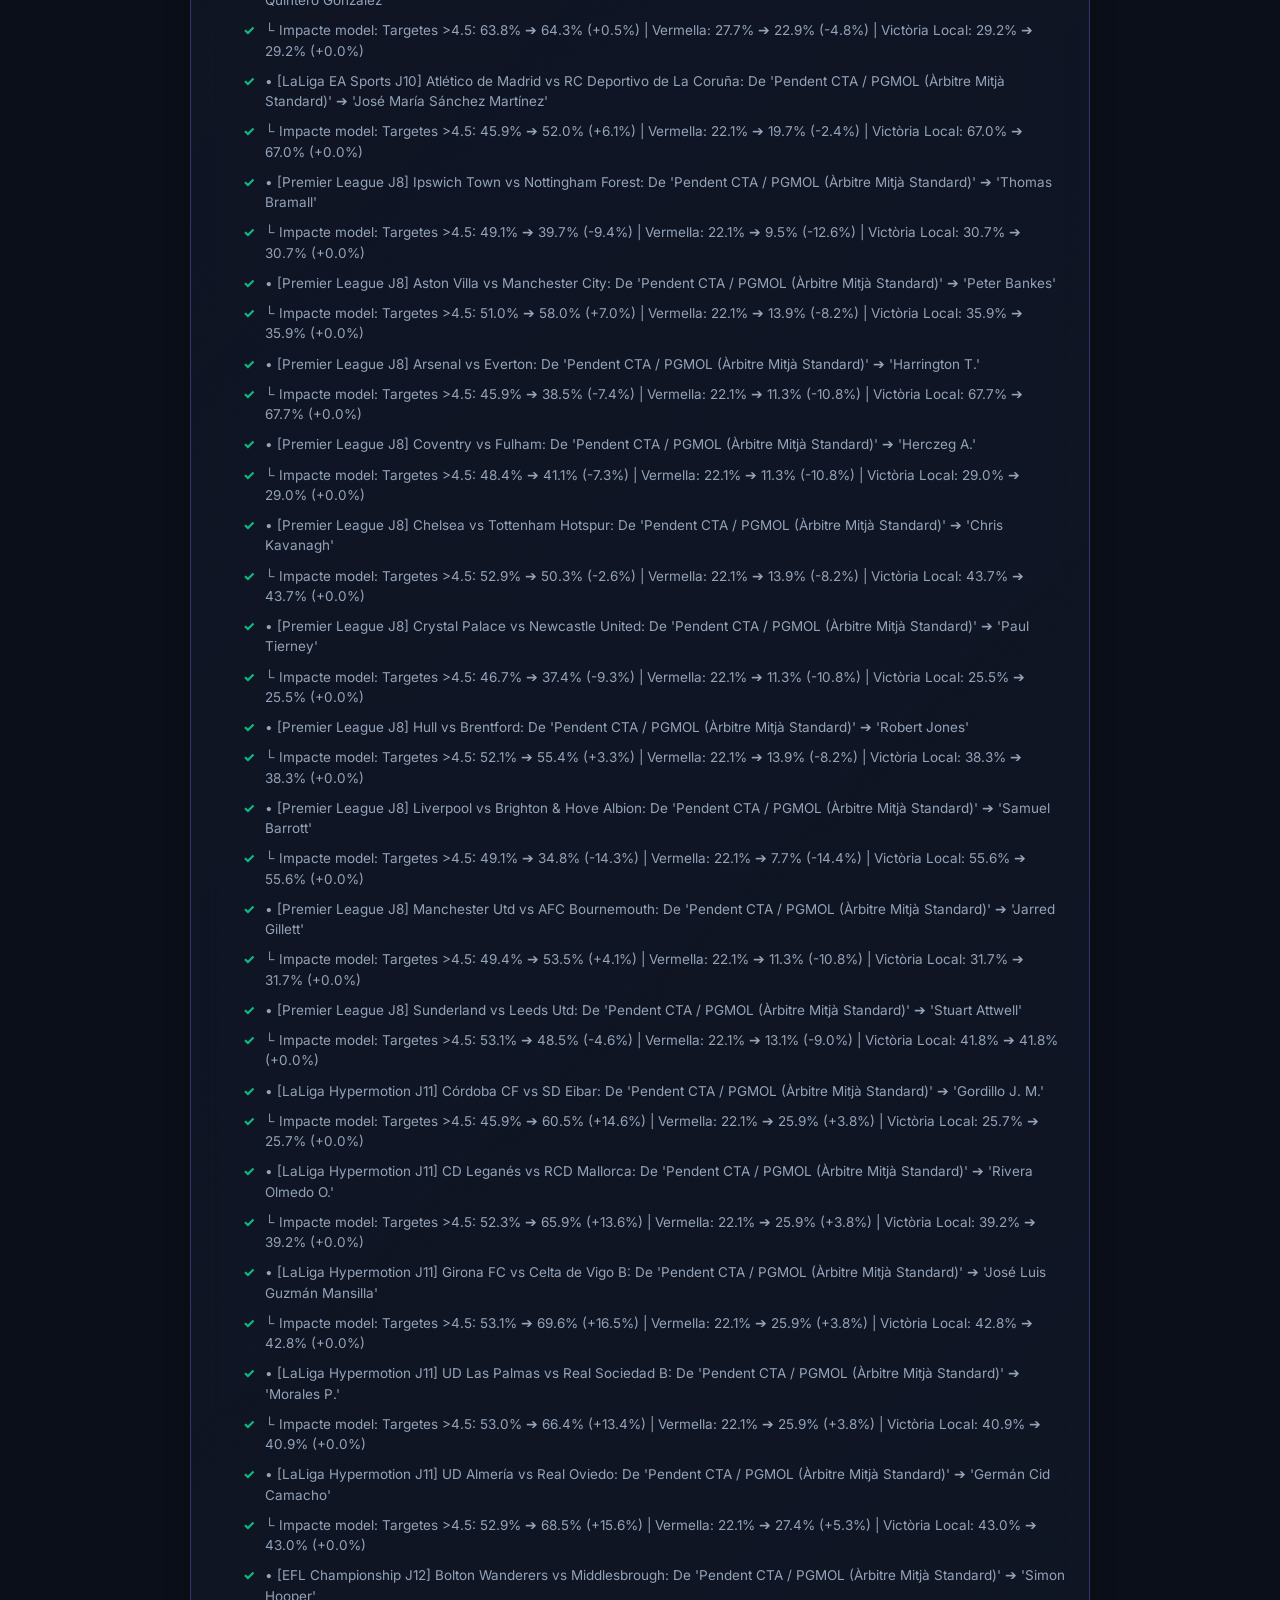
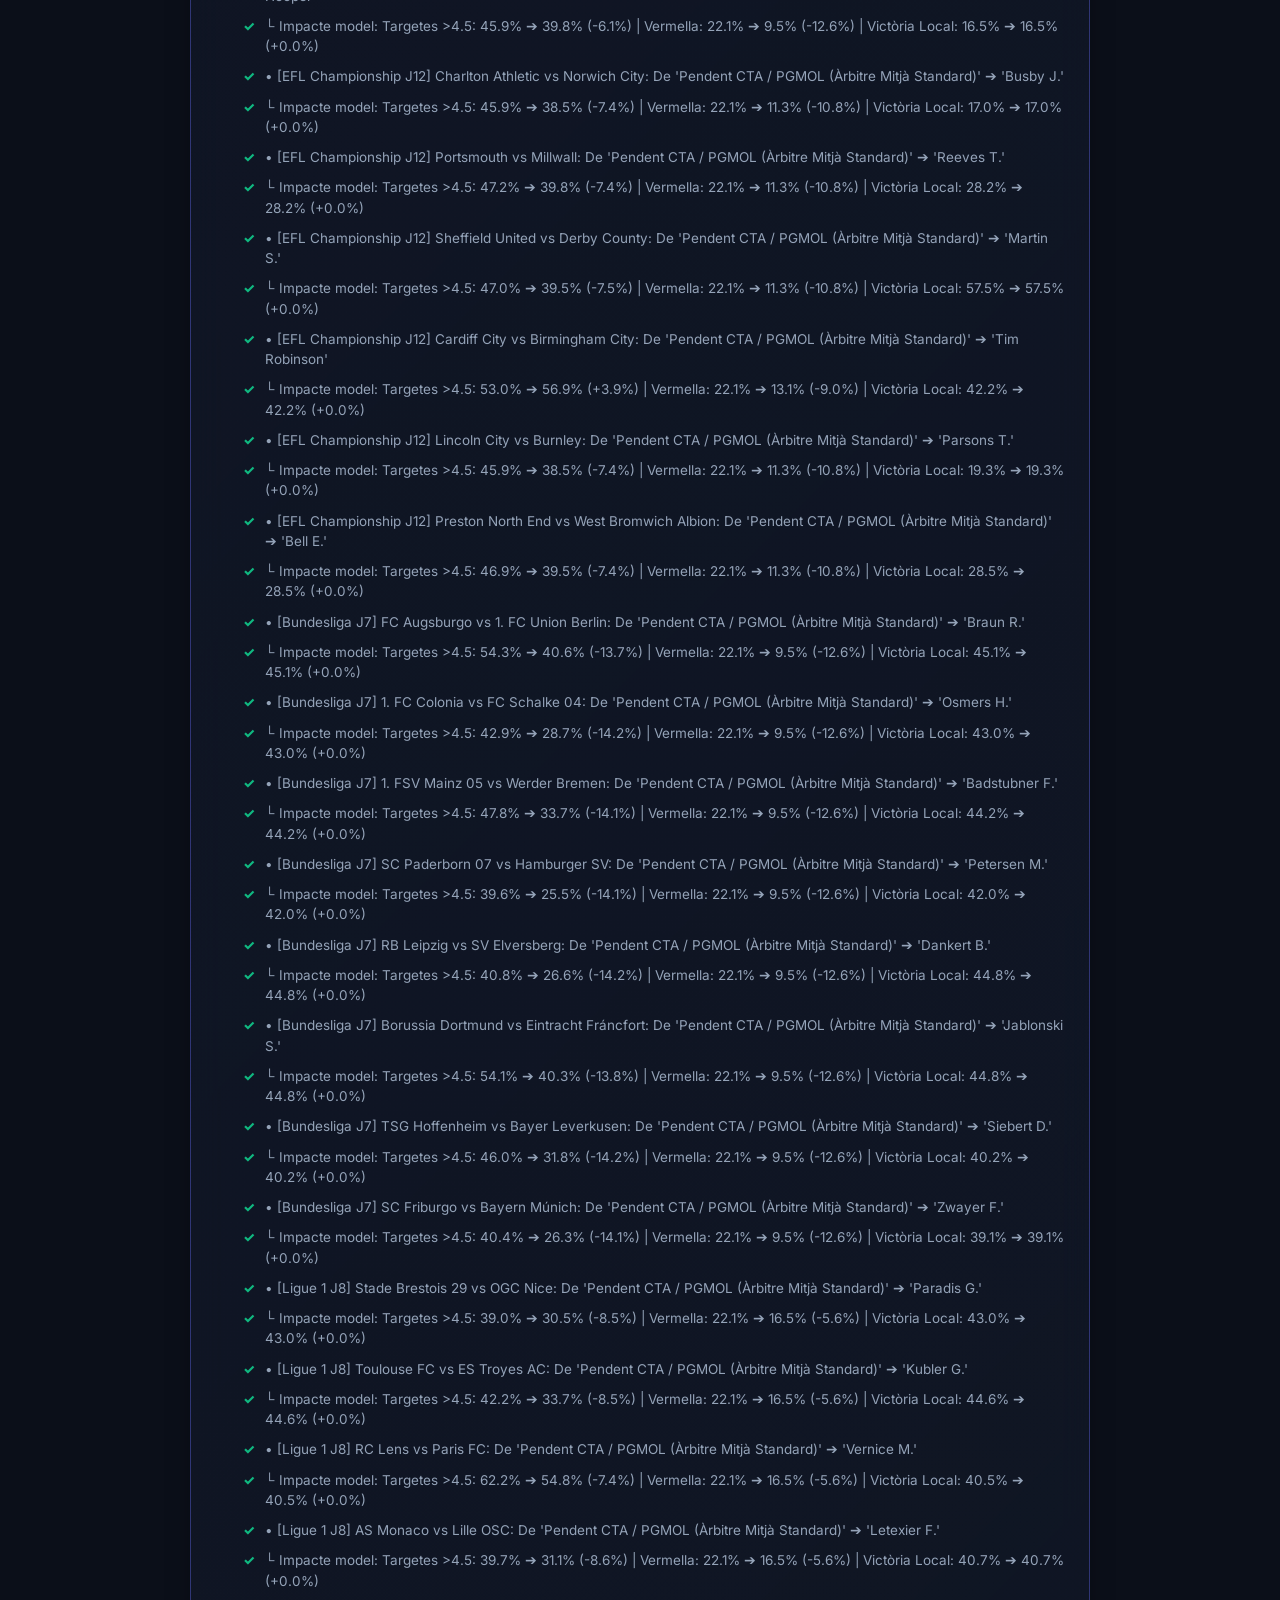
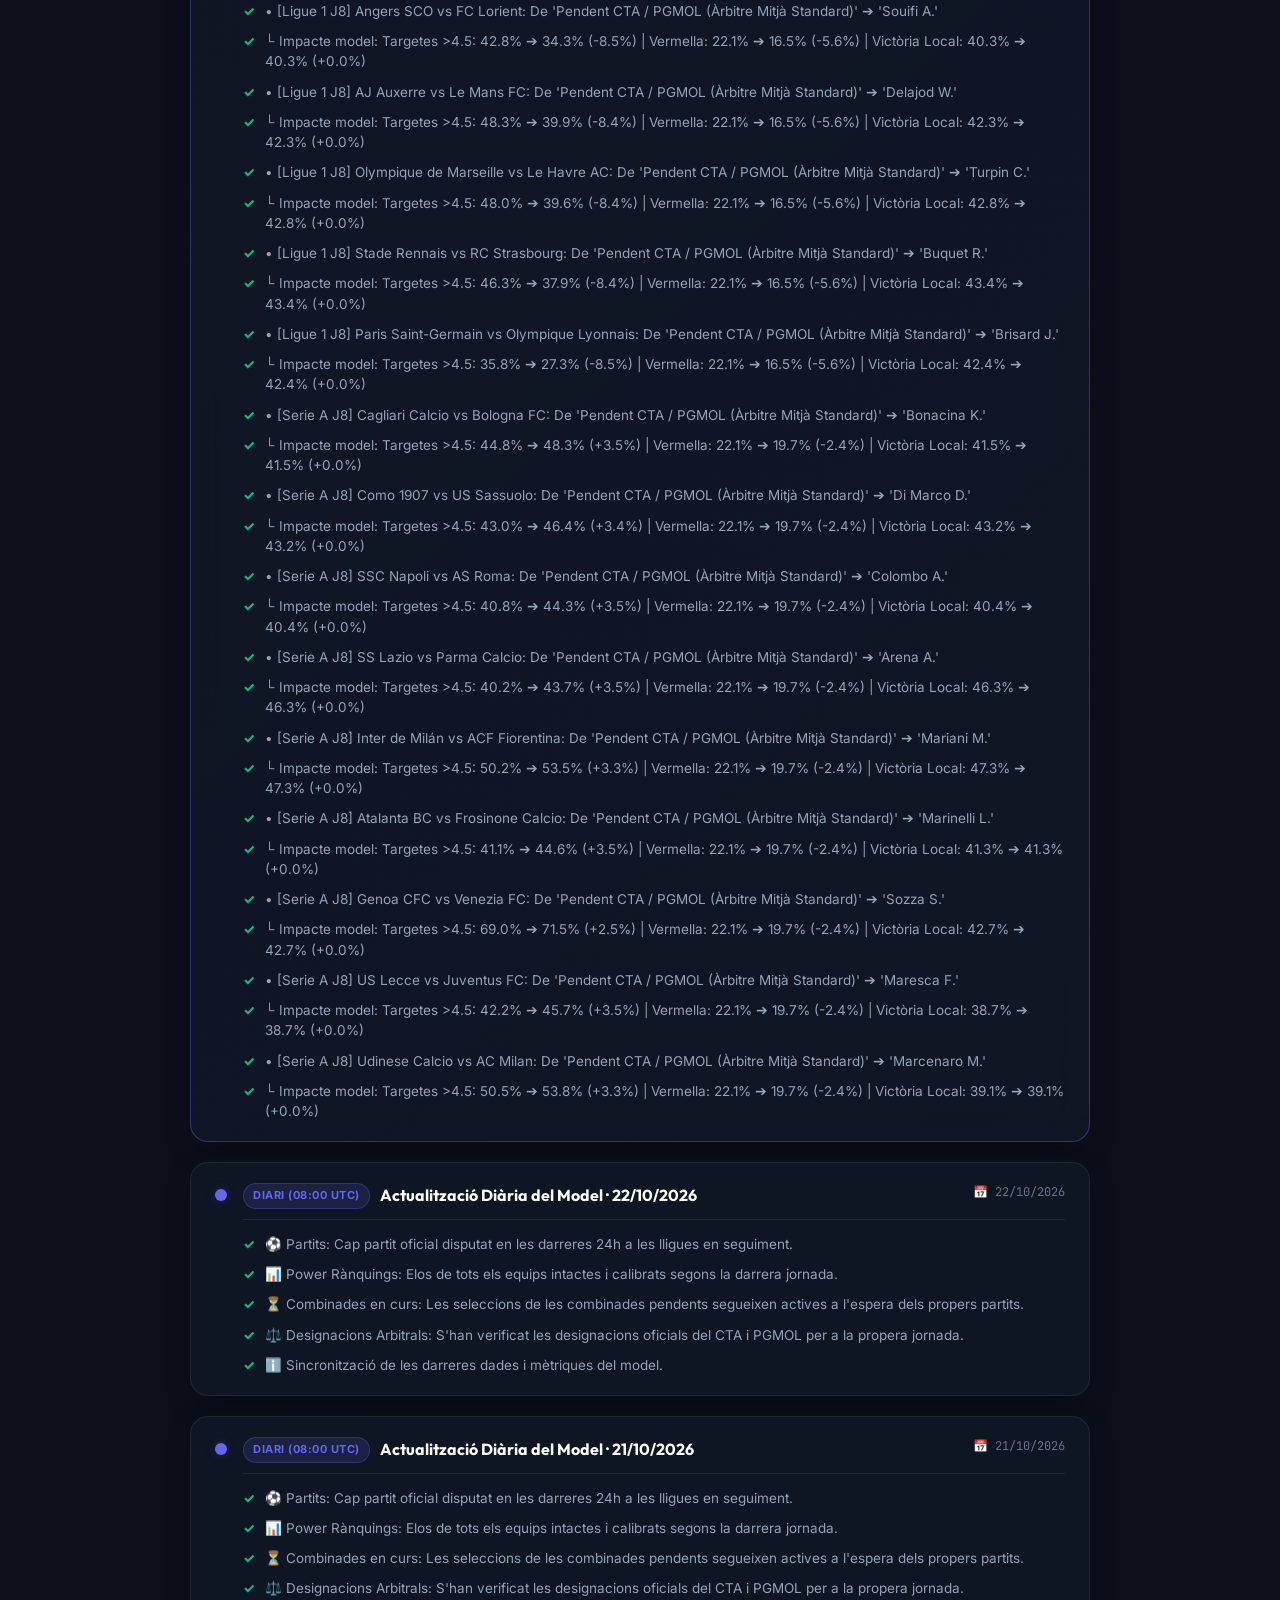
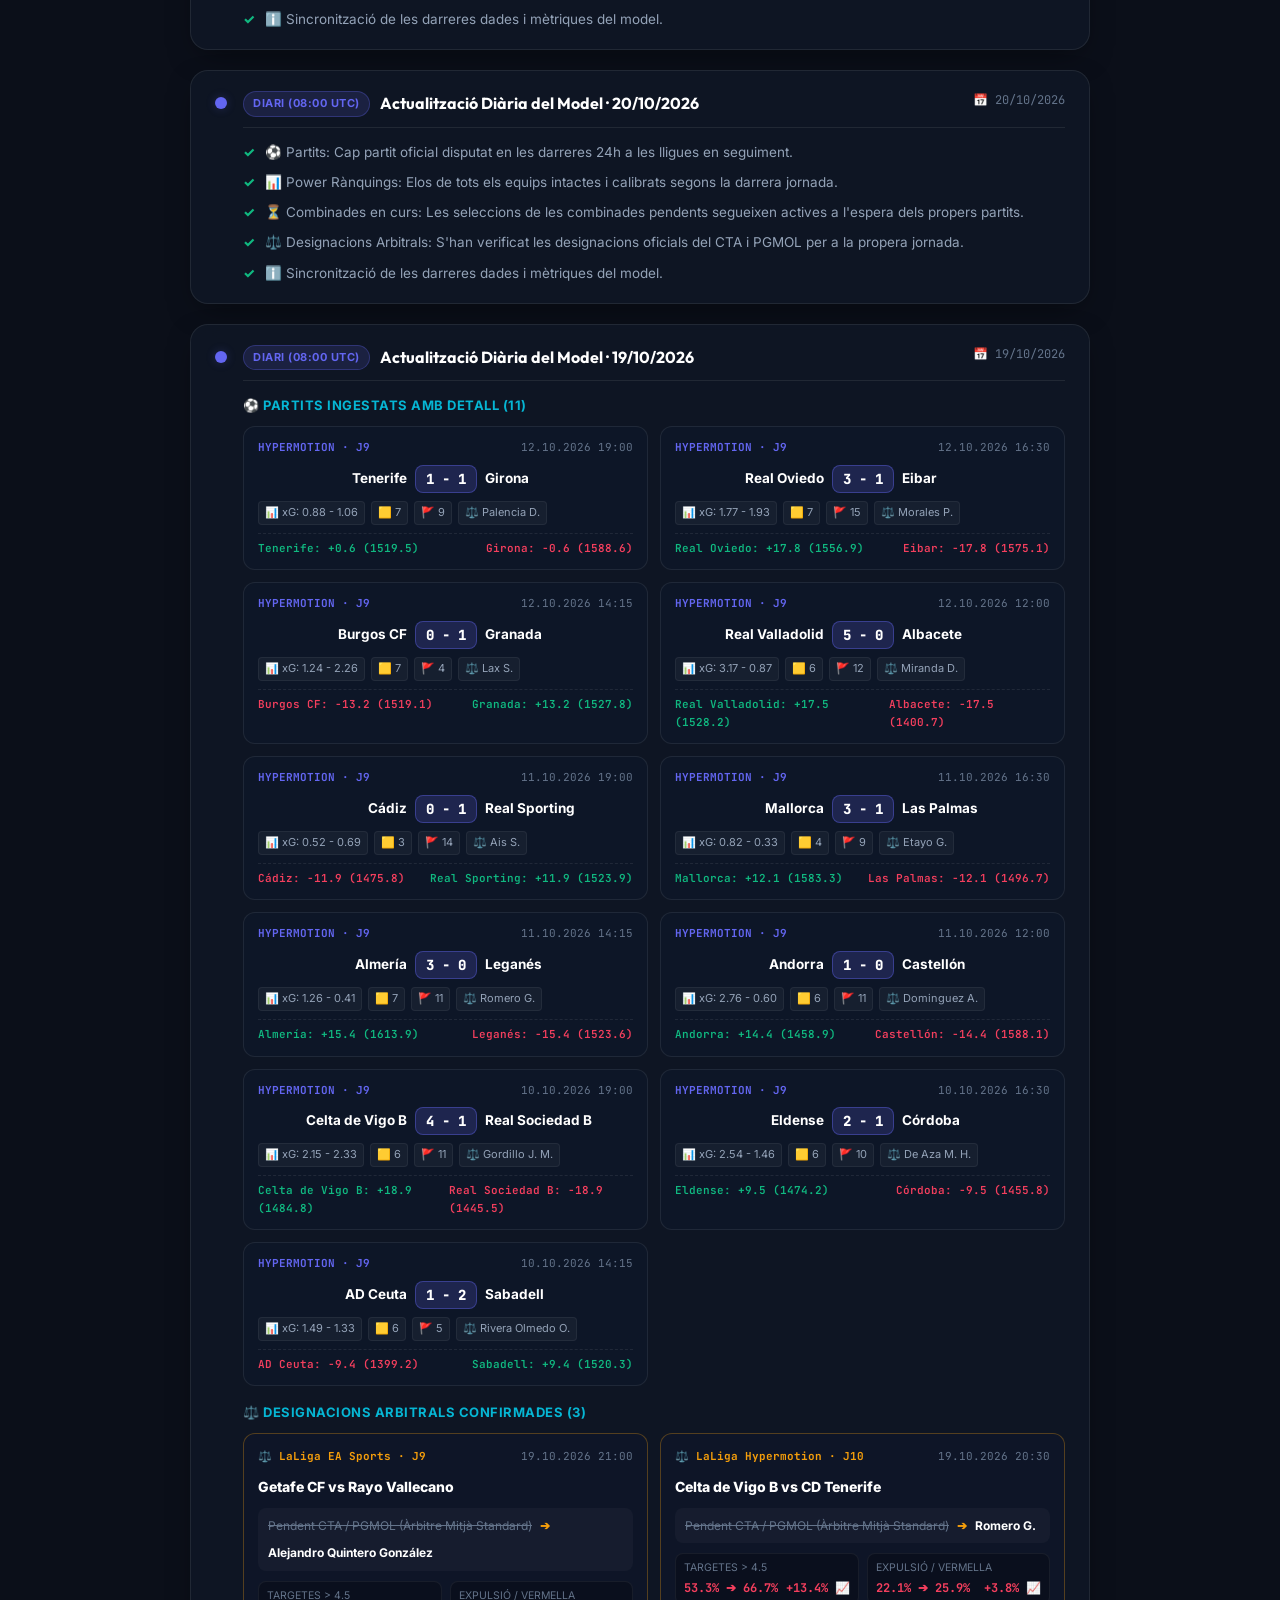
==== commit be64cb1d: "fix(odds): purgar quotes sintetiques Bet365, validar procedencia, registrar alertes i ajustar text S" ====
--- a/web/index.html
+++ b/web/index.html
@@ -262,8 +262,8 @@
     <section class="tab-content" id="section-surebets" role="tabpanel">
       <div class="section-hero">
         <div>
-          <h1 class="section-title">⚡ Surebets & Arbitratge Garantit ("Diners Segurs")</h1>
-          <p class="section-subtitle">Detecció automàtica de discrepàncies de cuotes entre <strong>Winamax</strong> i <strong>Bet365</strong>. Cobertura del 100% de les opcions del mercat amb benefici net matemàticament assegurat, passi el que passi al terreny de joc.</p>
+          <h1 class="section-title">⚡ Surebets & Arbitratge Esportiu</h1>
+          <p class="section-subtitle">Detecció de discrepàncies entre quotes oficials verificades de <strong>Winamax</strong> i <strong>Bet365</strong>. L'arbitratge s'aplica exclusivament quan es disposa de quotes reals simultànies d'ambdues cases per cobrir totes les opcions del mercat amb retorn positiu.</p>
         </div>
       </div>
 
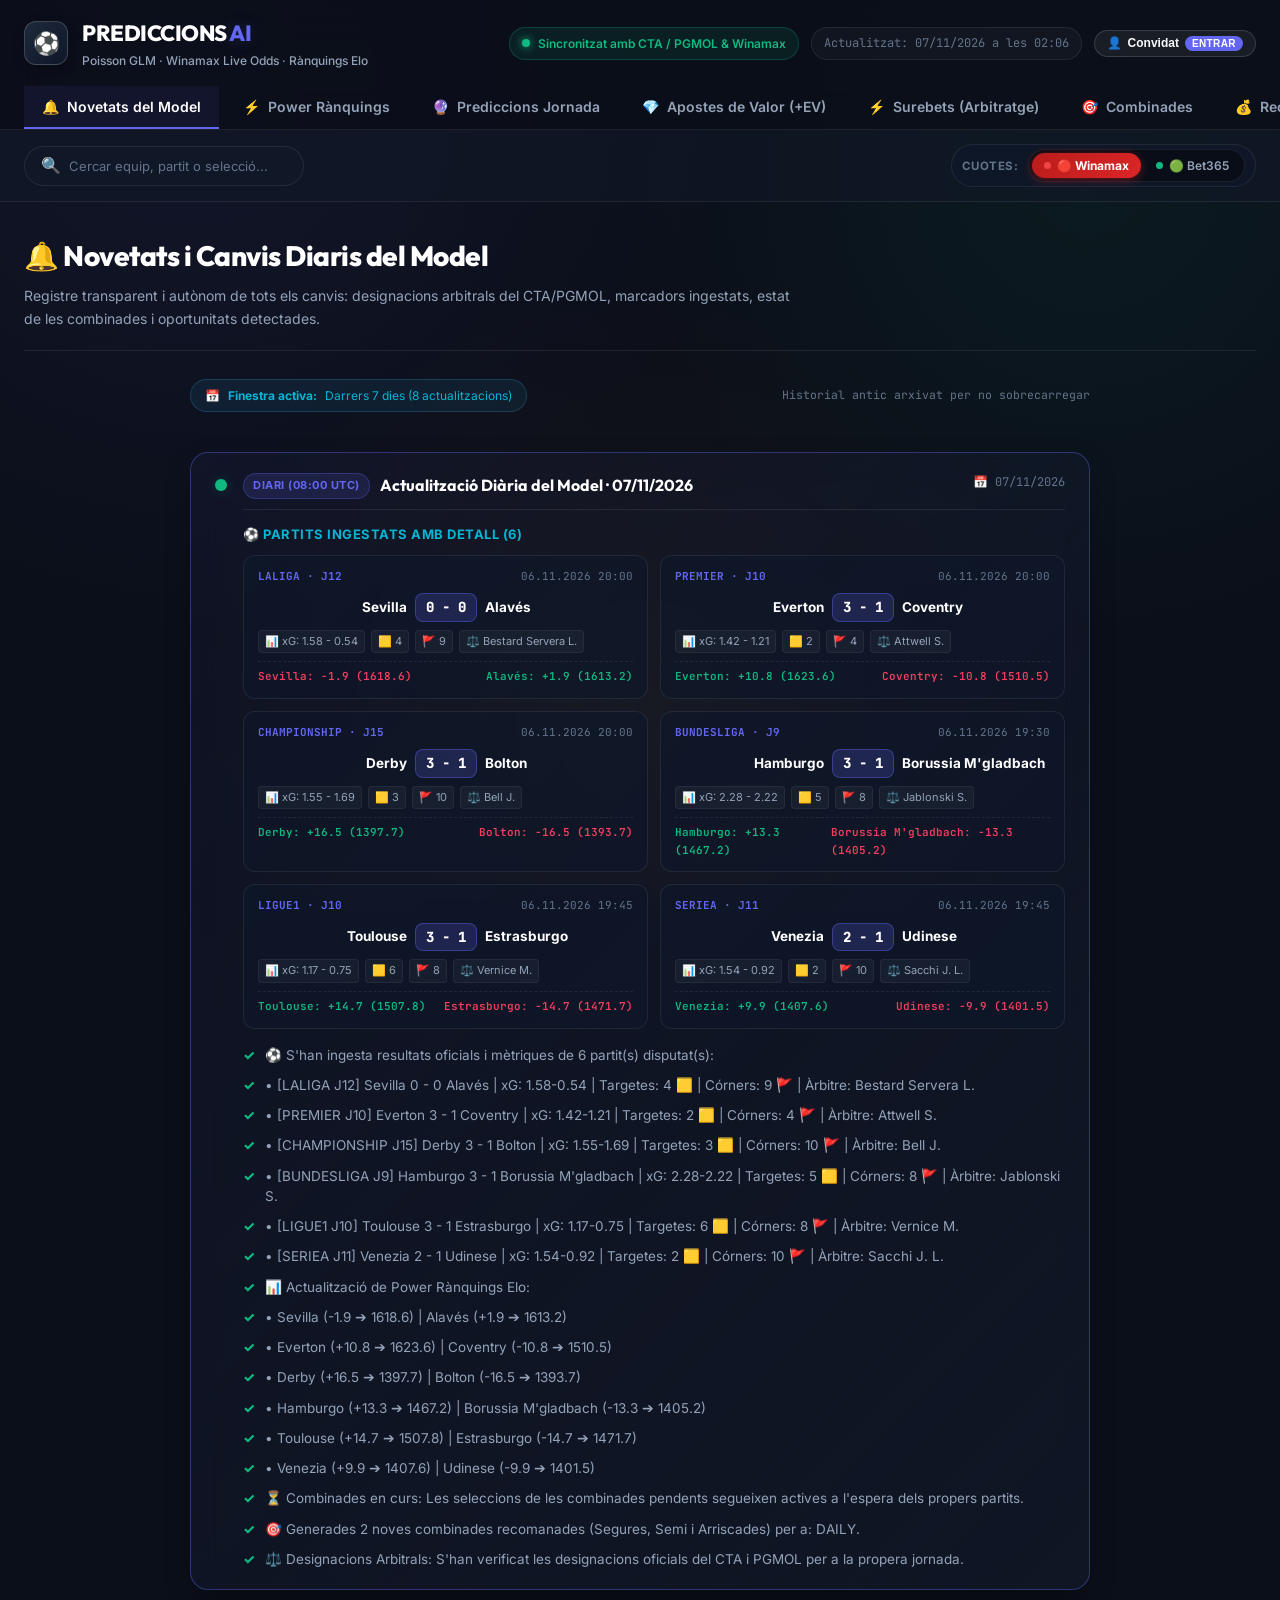
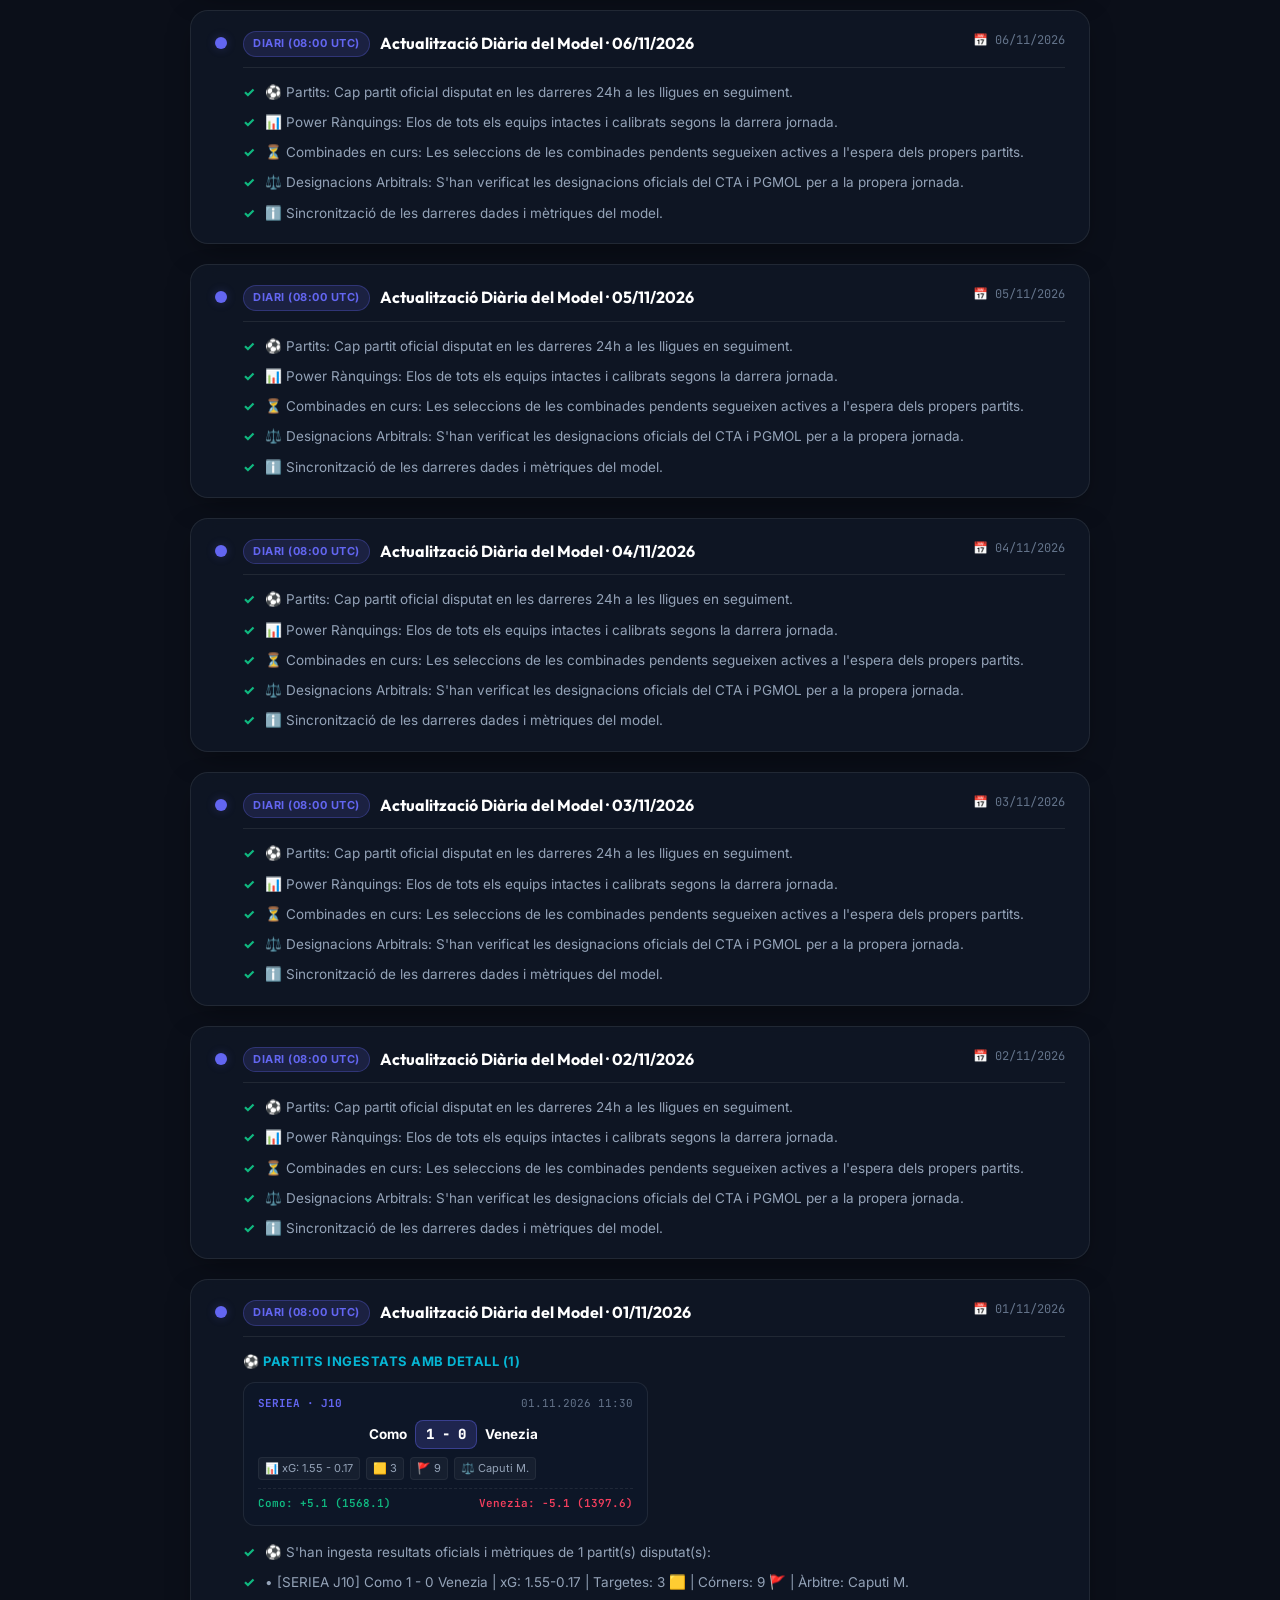
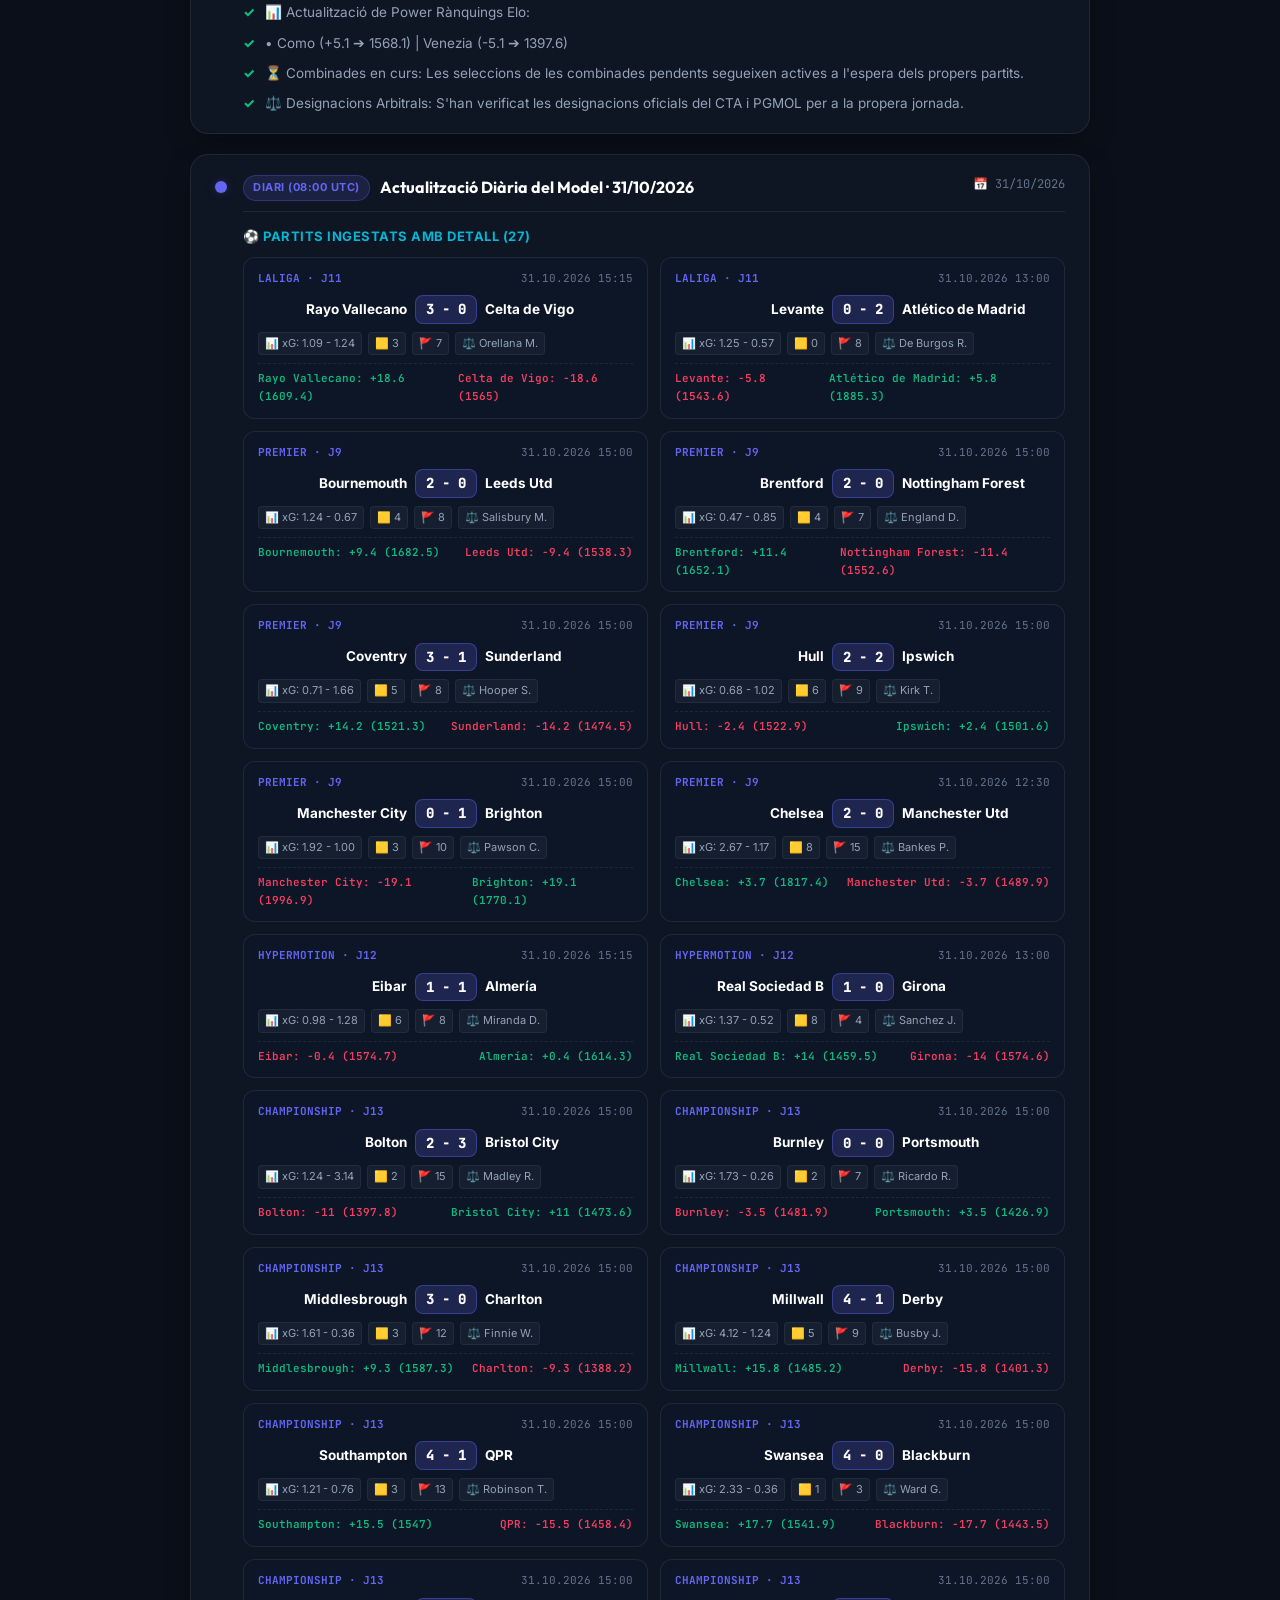
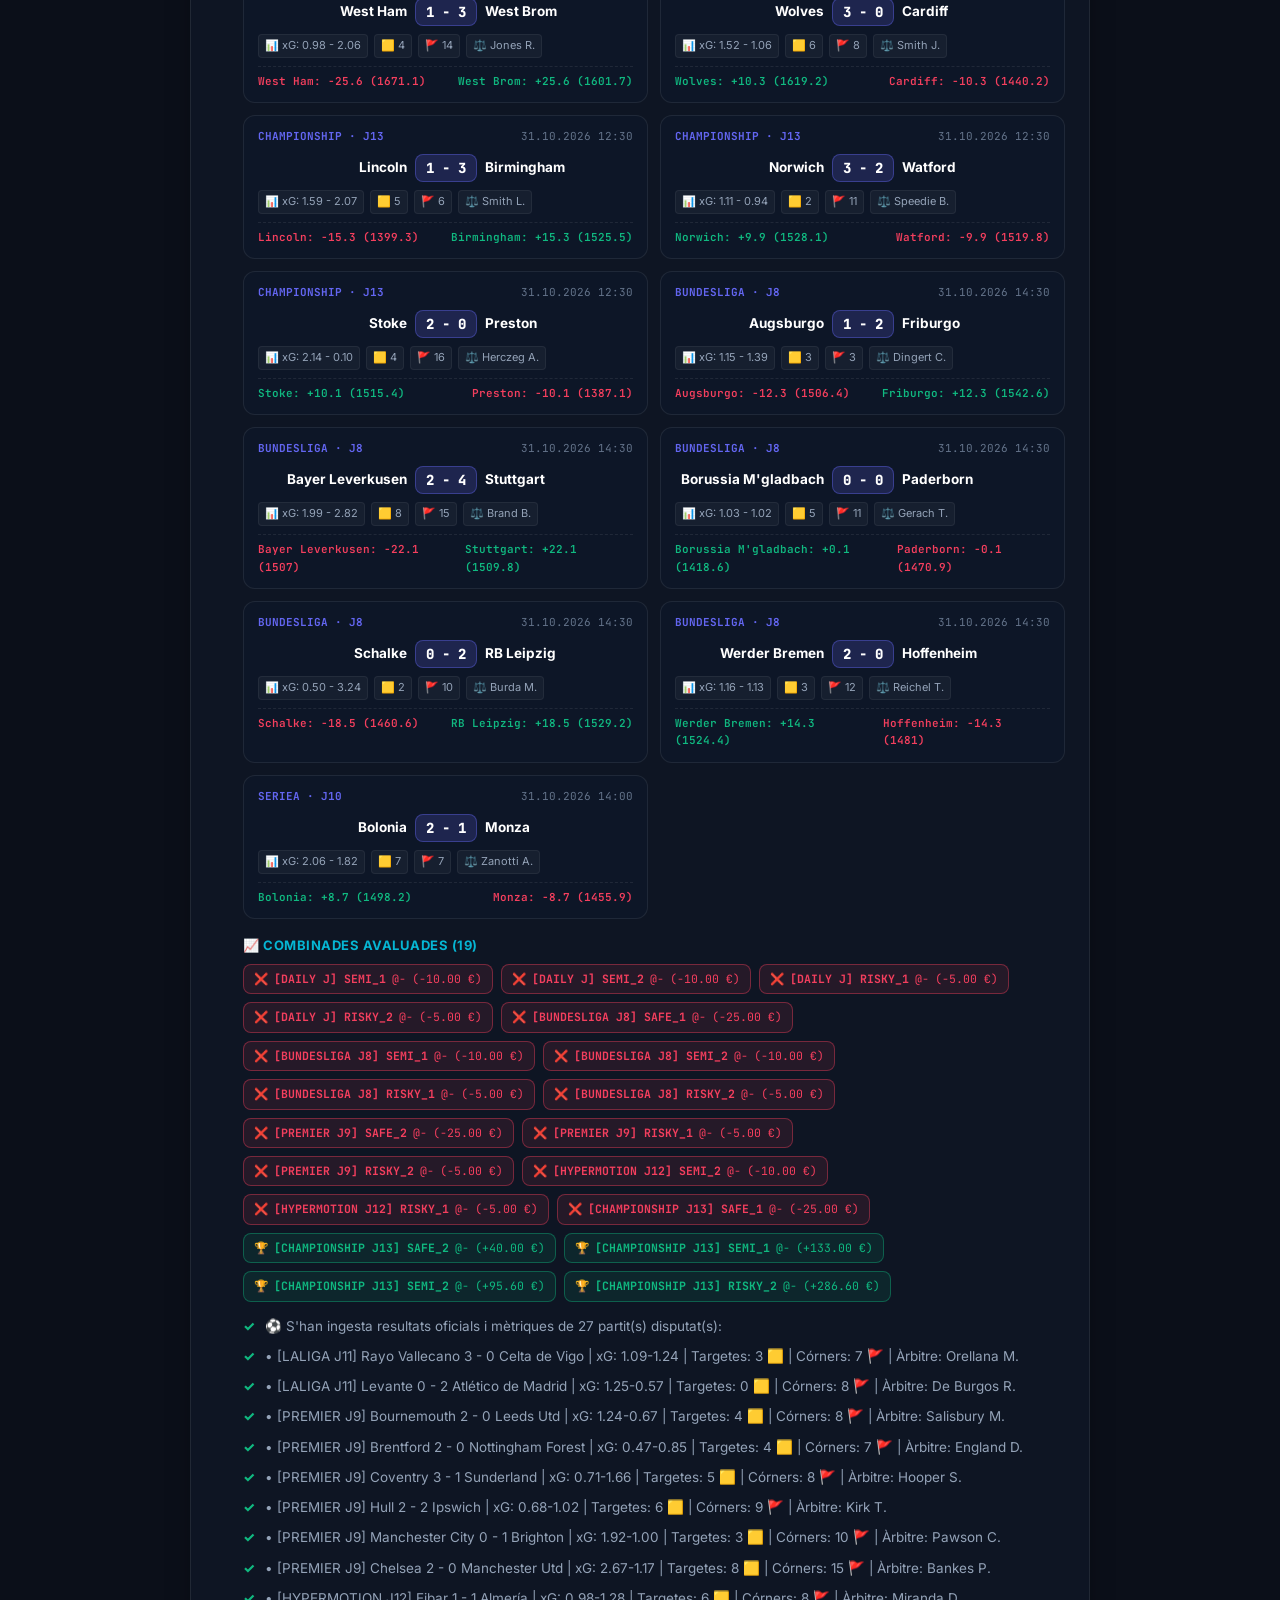
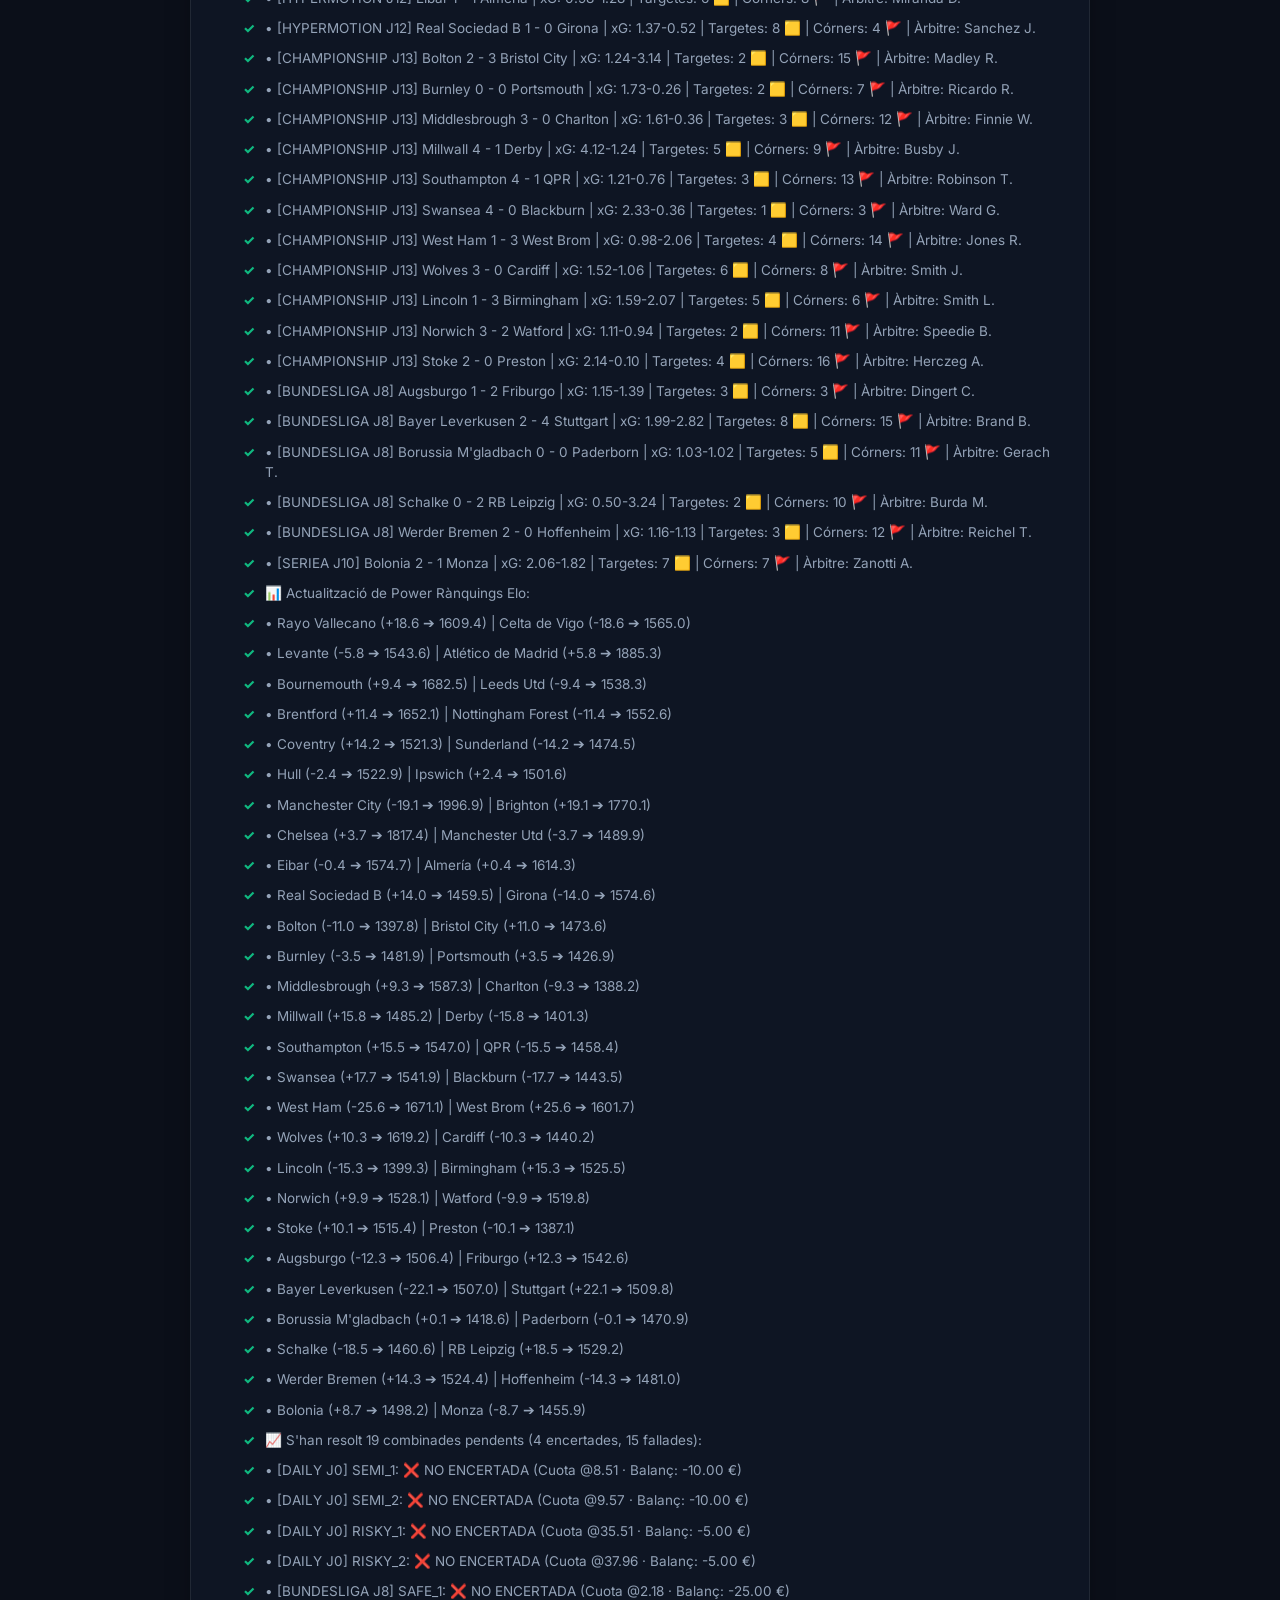
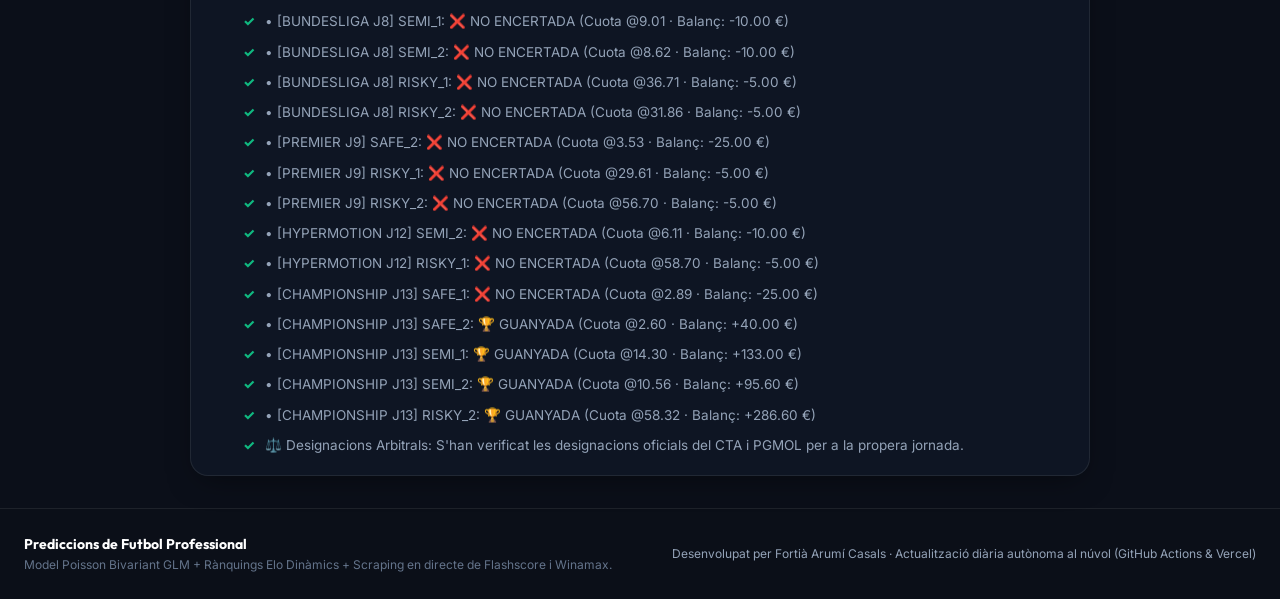
==== commit 9ba23a58: "feat(web): afegir pestanya Surebets, calculadora de bankroll, transparència i avís de volatilitat" ====
--- a/web/index.html
+++ b/web/index.html
@@ -263,7 +263,85 @@
       <div class="section-hero">
         <div>
           <h1 class="section-title">⚡ Surebets & Arbitratge Esportiu</h1>
-          <p class="section-subtitle">Detecció de discrepàncies entre quotes oficials verificades de <strong>Winamax</strong> i <strong>Bet365</strong>. L'arbitratge s'aplica exclusivament quan es disposa de quotes reals simultànies d'ambdues cases per cobrir totes les opcions del mercat amb retorn positiu.</p>
+          <p class="section-subtitle">Detecció de discrepàncies entre quotes oficials verificades de <strong>Winamax</strong>, <strong>Bet365</strong> i <strong>Betway</strong>. L'arbitratge s'aplica exclusivament quan es disposa de quotes reals simultànies per cobrir totes les opcions del mercat amb retorn positiu garantit.</p>
+        </div>
+      </div>
+
+      <!-- Avís Visible Obligatori de Volatilitat -->
+      <div class="arb-warning-banner" id="arb-warning-banner">
+        <span class="arb-warning-icon">⚠️</span>
+        <div class="arb-warning-text">
+          <strong>Avís de volatilitat de quotes:</strong> Les quotes poden canviar en qualsevol moment. Comprova manualment totes les quotes i els imports a les cases abans d'apostar.
+        </div>
+      </div>
+
+      <!-- Panell de Transparència i Monitoratge del Sistema (Bloc A: Surebets | Bloc B: GitHub Actions) -->
+      <div class="system-monitoring-panel" id="system-monitoring-panel">
+        <!-- BLOC A: MONITORATGE DE QUOTES EN TEMPS REAL -->
+        <div class="monitoring-block monitoring-block-quotes" id="monitoring-block-quotes">
+          <div class="monitoring-block-header">
+            <div class="monitoring-block-title-group">
+              <span class="monitoring-block-icon">⚡</span>
+              <div>
+                <h3 class="monitoring-block-title">Bloc A · Monitoratge de Quotes en Temps Real</h3>
+                <p class="monitoring-block-subtitle">Frescor, independència i estat de connexió de les 3 cases d'apostes reals (Winamax, Bet365, Betway)</p>
+              </div>
+            </div>
+            <div class="monitoring-block-meta" id="quotes-daemon-meta">
+              <span class="daemon-pulse-dot" style="background: #94a3b8; box-shadow: none;"></span>
+              <span id="quotes-daemon-status-text">Snapshot emmagatzemat (Monitoratge sota demanda pendent)</span>
+            </div>
+          </div>
+
+          <div class="arbitrage-bookmakers-bar" id="arbitrage-bookmakers-bar">
+            <!-- 3 targetes detallades generades dinàmicament per JS amb estat, timestamps i recompte de quotes -->
+          </div>
+
+          <div class="monitoring-timestamps-legend">
+            <div class="ts-legend-item">
+              <span class="ts-legend-pill">⏱️ Consulta:</span>
+              <span>Inici i fi de la petició de quotes pel procés monitor independent.</span>
+            </div>
+            <div class="ts-legend-item">
+              <span class="ts-legend-pill">📡 Resposta HTTP:</span>
+              <span>Hora de recepció de dades del servidor de la casa d'apostes (no hora de canvi de quota per la casa).</span>
+            </div>
+            <div class="ts-legend-item">
+              <span class="ts-legend-pill">💾 data.json:</span>
+              <span id="legend-data-json-timestamp" data-live-timestamp="" data-time-prefix="generat">Carregant...</span>
+            </div>
+          </div>
+        </div>
+
+        <!-- BLOC B: ESTAT DE L'ÚLTIMA EXECUCIÓ DE GITHUB ACTIONS (PIPELINE GENERAL) -->
+        <div class="monitoring-block monitoring-block-pipeline" id="monitoring-block-pipeline">
+          <div class="monitoring-block-header">
+            <div class="monitoring-block-title-group">
+              <span class="monitoring-block-icon">🔄</span>
+              <div>
+                <h3 class="monitoring-block-title">Bloc B · Actualització General del Model (GitHub Actions)</h3>
+                <p class="monitoring-block-subtitle">Workflow diari (<code>daily_pipeline.yml</code>): resultats finals, gols, rànquings Elo, designacions CTA/PGMOL i combinades</p>
+              </div>
+            </div>
+            <div class="pipeline-overall-badge" id="pipeline-overall-badge">
+              <!-- Píndola d'estat general (Verd: Èxit, Groc: Parcial, Vermell: Fallada) -->
+            </div>
+          </div>
+
+          <!-- Mètriques de l'última execució del pipeline -->
+          <div class="pipeline-summary-bar" id="pipeline-summary-bar">
+            <!-- Generat dinàmicament per JS: data/hora, temps transcorregut, estat, durada, última correcta vs intent -->
+          </div>
+
+          <!-- Desglossament de tasques individuals -->
+          <div class="pipeline-tasks-container">
+            <div class="pipeline-tasks-header">
+              <span>Desglossament de tasques operatives del cicle diari:</span>
+            </div>
+            <div class="pipeline-tasks-grid" id="pipeline-tasks-grid">
+              <!-- Targetes de tasques generades per JS -->
+            </div>
+          </div>
         </div>
       </div>
 
@@ -278,13 +356,13 @@
           <span class="arb-calc-icon">🧮</span>
           <div>
             <div class="arb-calc-heading">Calculadora d'Arbitratge en Temps Real</div>
-            <div class="arb-calc-subheading">Indica el capital total que vols repartir entre Winamax i Bet365:</div>
+            <div class="arb-calc-subheading">Indica el capital total que vols repartir entre les cases d'apostes (Winamax, Bet365, Betway):</div>
           </div>
         </div>
         <div class="arb-calc-inputs">
           <label for="arb-total-stake">Inversió total:</label>
           <div class="arb-input-box">
-            <input type="number" id="arb-total-stake" min="10" step="5" value="100" />
+            <input type="number" id="arb-total-stake" min="2" step="1" value="100" />
             <span class="currency-symbol">€</span>
           </div>
           <button class="arb-btn-recalc" id="arb-btn-recalc">⚡ Recalcular Apostes</button>
@@ -299,21 +377,32 @@
           <ul class="arb-tip-list">
             <li><strong>Aposta imports rodons:</strong> El sistema arrodoneix automàticament les apostes (ex: 52€ i 48€ en lloc de 51.73€) per no aixecar sospites en els sistemes de control de risc de les cases.</li>
             <li><strong>Executa primer l'aposta a la casa feble:</strong> Fes l'aposta a la casa amb la cuota més desajustada abans que el mercat corregeixi el preu.</li>
-            <li><strong>Verifica les regles del mercat:</strong> Assegura't que ambdues cases computin les mateixes condicions (90 minuts reglamentaris).</li>
+            <li><strong>Verifica les regles del mercat:</strong> Assegura't que les cases computin les mateixes condicions (90 minuts reglamentaris).</li>
           </ul>
         </div>
       </div>
 
       <!-- Surebets Grid -->
       <div class="arbitrage-grid-wrapper">
+        <!-- Secció 1: Surebets Vigents (Quotes Fresques) -->
         <div class="arb-section-header">
-          <h2 class="arb-section-heading">🔥 Surebets Actives (Benefici Net > 0%)</h2>
+          <h2 class="arb-section-heading">🔥 Surebets Vigents (Quotes Fresques ≤60s)</h2>
           <span class="arb-section-count" id="surebets-count-badge">0 oportunitats</span>
         </div>
         <div class="arbitrage-grid" id="surebets-container">
           <!-- Generat per JS -->
         </div>
 
+        <!-- Secció 2: Oportunitats Caducades / Stale (>60s) -->
+        <div class="arb-section-header stale-arb-header" id="stale-arbs-header" style="margin-top: 36px;">
+          <h2 class="arb-section-heading" style="color: #fbbf24;">⚠️ Oportunitats Caducades / Stale (Quotes >60s)</h2>
+          <span class="arb-section-count" id="stale-arbs-count-badge">0 oportunitats</span>
+        </div>
+        <div class="arbitrage-grid" id="stale-arbs-container">
+          <!-- Generat per JS -->
+        </div>
+
+        <!-- Secció 3: Monitorització de Mercat (Quasi-Arbitratge / Marge Estret) -->
         <div class="arb-section-header near-arb-header" style="margin-top: 36px;">
           <h2 class="arb-section-heading near-arb-heading">👀 Monitorització de Mercat (Quasi-Arbitratge / Marge Estret)</h2>
           <span class="arb-section-count" id="near-arbs-count-badge">0 partits</span>
@@ -703,6 +792,9 @@
       </div>
 
       <div class="modal-body auth-body">
+        <div class="auth-local-disclaimer" style="margin-bottom: 14px; padding: 10px 14px; background: rgba(148, 163, 184, 0.1); border: 1px solid rgba(148, 163, 184, 0.25); border-radius: var(--radius-sm); font-size: 12px; color: var(--text-muted); line-height: 1.4;">
+          ℹ️ <strong>Avís de privadesa local:</strong> Aquest perfil s'emmagatzema exclusivament al teu navegador (localStorage) per calcular el teu bankroll personal. No s'envia a cap servidor ni atorga permisos d'administració.
+        </div>
         <p class="auth-intro">
           Guarda el teu registre personal d'apostes, calcula el teu benefici net i fes seguiment del teu ROI de manera privada i segura al teu navegador.
         </p>
@@ -899,6 +991,86 @@
       <div class="odds-modal-footer">
         <button class="btn-secondary-modal" onclick="copyOverridesJson()">📋 Copiar JSON per al servidor</button>
         <button class="btn-primary-modal" onclick="saveManualOdds()">💾 Desar Quotes a la Web</button>
+      </div>
+    </div>
+  </div>
+
+  <!-- MODAL FITXA DETALLADA DE PARTIT (FASE 2) -->
+  <div id="modal-match-details" class="modal-backdrop" style="display: none;" role="dialog" aria-modal="true" aria-labelledby="md-modal-title">
+    <div class="modal-dialog modal-dialog-lg">
+      <div class="modal-header">
+        <div class="modal-header-meta">
+          <span id="md-comp-badge" class="modal-badge-comp">⚽ LaLiga EA Sports</span>
+          <span id="md-jornada-badge" class="modal-badge-jornada">Jornada Activa</span>
+          <span id="md-date-badge" class="modal-badge-date">📅 Data</span>
+          <span id="md-status-badge" class="modal-badge-status">Estat</span>
+        </div>
+        <button class="modal-close-btn" id="modal-match-details-close" onclick="closeMatchDetailsModal()" aria-label="Tancar">&times;</button>
+      </div>
+
+      <!-- Matchup Header -->
+      <div class="md-matchup-header">
+        <div class="md-team-box md-home">
+          <div class="md-team-icon">🏠</div>
+          <div class="md-team-name" id="md-home-name">Local</div>
+          <div class="md-team-sub" id="md-home-sub">Elo: -</div>
+        </div>
+        <div class="md-vs-score-box">
+          <div class="md-vs-label" id="md-vs-label">VS</div>
+          <div class="md-score-display" id="md-score-display" style="display: none;">-</div>
+        </div>
+        <div class="md-team-box md-away">
+          <div class="md-team-icon">✈️</div>
+          <div class="md-team-name" id="md-away-name">Visitant</div>
+          <div class="md-team-sub" id="md-away-sub">Elo: -</div>
+        </div>
+      </div>
+
+      <!-- Tabs Navigation -->
+      <div class="md-tabs-bar">
+        <button class="md-tab-btn active" data-tab="summary" onclick="switchMatchTab('summary')">📋 Resum</button>
+        <button class="md-tab-btn" data-tab="comparison" onclick="switchMatchTab('comparison')">📊 Comparativa</button>
+        <button class="md-tab-btn" data-tab="stats" onclick="switchMatchTab('stats')">📈 Estadístiques & Forma</button>
+        <button class="md-tab-btn" data-tab="markets" onclick="switchMatchTab('markets')">💰 Mercats & Quotes</button>
+        <button class="md-tab-btn" data-tab="lines" onclick="switchMatchTab('lines')">🎚️ Selector de Línies</button>
+        <button class="md-tab-btn" data-tab="recommendations" onclick="switchMatchTab('recommendations')">💡 Recomanacions</button>
+      </div>
+
+      <!-- Modal Body (Tab Panes) -->
+      <div class="modal-body md-modal-body">
+        <!-- 1. RESUM -->
+        <div id="md-pane-summary" class="md-tab-pane active">
+          <!-- Dinàmic per JS -->
+        </div>
+
+        <!-- 2. COMPARATIVA D'EQUIPS -->
+        <div id="md-pane-comparison" class="md-tab-pane" style="display: none;">
+          <!-- Dinàmic per JS -->
+        </div>
+
+        <!-- 3. ESTADÍSTIQUES & FORMA -->
+        <div id="md-pane-stats" class="md-tab-pane" style="display: none;">
+          <!-- Dinàmic per JS -->
+        </div>
+
+        <!-- 4. MERCATS & QUOTES -->
+        <div id="md-pane-markets" class="md-tab-pane" style="display: none;">
+          <!-- Dinàmic per JS -->
+        </div>
+
+        <!-- 5. SELECTOR DE LÍNIES INTERACTIU -->
+        <div id="md-pane-lines" class="md-tab-pane" style="display: none;">
+          <!-- Dinàmic per JS -->
+        </div>
+
+        <!-- 6. RECOMANACIONS -->
+        <div id="md-pane-recommendations" class="md-tab-pane" style="display: none;">
+          <!-- Dinàmic per JS -->
+        </div>
+      </div>
+
+      <div class="modal-footer">
+        <button class="btn-secondary-modal" onclick="closeMatchDetailsModal()">Tancar Fitxa</button>
       </div>
     </div>
   </div>
--- a/web/style.css
+++ b/web/style.css
@@ -4912,6 +4912,30 @@
   color: #6ee7b7;
 }
 
+.arb-tag-betfair {
+  background: rgba(245, 158, 11, 0.2);
+  border: 1px solid rgba(245, 158, 11, 0.4);
+  color: #fbbf24;
+}
+
+.arb-tag-matchbook {
+  background: rgba(239, 68, 68, 0.2);
+  border: 1px solid rgba(239, 68, 68, 0.4);
+  color: #f87171;
+}
+
+.arb-tag-smarkets {
+  background: rgba(59, 130, 246, 0.2);
+  border: 1px solid rgba(59, 130, 246, 0.4);
+  color: #60a5fa;
+}
+
+.arb-tag-generic {
+  background: rgba(148, 163, 184, 0.2);
+  border: 1px solid rgba(148, 163, 184, 0.4);
+  color: #cbd5e1;
+}
+
 .arb-leg-odd {
   font-family: var(--font-mono);
   font-size: 16px;
@@ -4992,6 +5016,59 @@
 .btn-arb-leg-bet365:hover {
   background: rgba(16, 185, 129, 0.3);
   color: #ffffff;
+}
+
+.btn-arb-leg-betfair {
+  background: rgba(245, 158, 11, 0.15);
+  border: 1px solid rgba(245, 158, 11, 0.35);
+  color: #fbbf24;
+}
+
+.btn-arb-leg-betfair:hover {
+  background: rgba(245, 158, 11, 0.3);
+  color: #ffffff;
+}
+
+.btn-arb-leg-matchbook {
+  background: rgba(239, 68, 68, 0.15);
+  border: 1px solid rgba(239, 68, 68, 0.35);
+  color: #fca5a5;
+}
+
+.btn-arb-leg-matchbook:hover {
+  background: rgba(239, 68, 68, 0.3);
+  color: #ffffff;
+}
+
+.btn-arb-leg-smarkets {
+  background: rgba(59, 130, 246, 0.15);
+  border: 1px solid rgba(59, 130, 246, 0.35);
+  color: #93c5fd;
+}
+
+.btn-arb-leg-smarkets:hover {
+  background: rgba(59, 130, 246, 0.3);
+  color: #ffffff;
+}
+
+.btn-arb-leg-generic {
+  background: rgba(148, 163, 184, 0.15);
+  border: 1px solid rgba(148, 163, 184, 0.35);
+  color: #cbd5e1;
+}
+
+.btn-arb-leg-generic:hover {
+  background: rgba(148, 163, 184, 0.3);
+  color: #ffffff;
+}
+
+.btn-arb-leg-disabled {
+  background: rgba(148, 163, 184, 0.08);
+  border: 1px dashed rgba(148, 163, 184, 0.3);
+  color: #94a3b8;
+  cursor: not-allowed;
+  user-select: none;
+  pointer-events: none;
 }
 
 /* Card Footer & Summary */
@@ -5397,5 +5474,898 @@
   background: rgba(245, 158, 11, 0.22);
 }
 
-
-
+/* ==========================================================================
+   FITXA DETALLADA DE PARTIT (FASE 2)
+   ========================================================================== */
+.btn-match-details {
+  display: flex;
+  align-items: center;
+  justify-content: center;
+  gap: 6px;
+  width: 100%;
+  margin-top: 10px;
+  padding: 8px 14px;
+  background: rgba(59, 130, 246, 0.12);
+  color: #60a5fa;
+  border: 1px solid rgba(59, 130, 246, 0.3);
+  border-radius: var(--radius-sm);
+  font-size: 12px;
+  font-weight: 700;
+  text-transform: uppercase;
+  letter-spacing: 0.5px;
+  cursor: pointer;
+  transition: all 0.2s ease;
+}
+
+.btn-match-details:hover {
+  background: rgba(59, 130, 246, 0.25);
+  border-color: #3b82f6;
+  color: #ffffff;
+  transform: translateY(-1px);
+  box-shadow: 0 4px 12px rgba(59, 130, 246, 0.25);
+}
+
+.modal-dialog-lg {
+  max-width: 900px;
+  width: 95%;
+  max-height: 90vh;
+  display: flex;
+  flex-direction: column;
+}
+
+.modal-header-meta {
+  display: flex;
+  flex-wrap: wrap;
+  gap: 8px;
+  align-items: center;
+}
+
+.modal-badge-comp, .modal-badge-jornada, .modal-badge-date, .modal-badge-status {
+  font-size: 11px;
+  font-weight: 600;
+  padding: 3px 8px;
+  border-radius: 4px;
+  background: rgba(255, 255, 255, 0.08);
+  color: var(--text-secondary);
+}
+
+.modal-badge-comp {
+  background: rgba(59, 130, 246, 0.15);
+  color: #93c5fd;
+  border: 1px solid rgba(59, 130, 246, 0.3);
+}
+
+.md-matchup-header {
+  display: grid;
+  grid-template-columns: 1fr auto 1fr;
+  align-items: center;
+  gap: 16px;
+  padding: 16px 20px;
+  background: rgba(17, 24, 39, 0.6);
+  border-bottom: 1px solid rgba(255, 255, 255, 0.08);
+}
+
+.md-team-box {
+  display: flex;
+  flex-direction: column;
+  gap: 4px;
+}
+
+.md-team-box.md-home {
+  text-align: left;
+}
+
+.md-team-box.md-away {
+  text-align: right;
+  align-items: flex-end;
+}
+
+.md-team-icon {
+  font-size: 22px;
+}
+
+.md-team-name {
+  font-size: 16px;
+  font-weight: 700;
+  color: #ffffff;
+}
+
+.md-team-sub {
+  font-size: 11.5px;
+  color: var(--text-muted);
+}
+
+.md-vs-score-box {
+  text-align: center;
+}
+
+.md-vs-label {
+  font-size: 13px;
+  font-weight: 800;
+  color: var(--accent-amber);
+  background: rgba(245, 158, 11, 0.12);
+  padding: 4px 10px;
+  border-radius: 20px;
+  border: 1px solid rgba(245, 158, 11, 0.3);
+}
+
+.md-score-display {
+  font-size: 22px;
+  font-weight: 800;
+  color: #ffffff;
+  font-family: var(--font-mono);
+}
+
+.md-tabs-bar {
+  display: flex;
+  overflow-x: auto;
+  gap: 4px;
+  padding: 10px 16px 0;
+  background: rgba(15, 23, 42, 0.5);
+  border-bottom: 1px solid rgba(255, 255, 255, 0.08);
+}
+
+.md-tab-btn {
+  background: none;
+  border: none;
+  border-bottom: 2px solid transparent;
+  padding: 8px 14px;
+  font-size: 12.5px;
+  font-weight: 600;
+  color: var(--text-muted);
+  cursor: pointer;
+  white-space: nowrap;
+  transition: all 0.15s ease;
+}
+
+.md-tab-btn:hover {
+  color: #ffffff;
+}
+
+.md-tab-btn.active {
+  color: var(--accent-cyan);
+  border-bottom-color: var(--accent-cyan);
+  background: rgba(6, 182, 212, 0.08);
+  border-radius: 4px 4px 0 0;
+}
+
+.md-modal-body {
+  overflow-y: auto;
+  padding: 20px;
+  flex: 1;
+}
+
+/* Taula comparativa clàssica */
+.md-table-wrap {
+  overflow-x: auto;
+  margin-bottom: 16px;
+  border-radius: var(--radius-sm);
+  border: 1px solid rgba(255, 255, 255, 0.08);
+}
+
+.md-table {
+  width: 100%;
+  border-collapse: collapse;
+  font-size: 12px;
+  text-align: left;
+}
+
+.md-table th {
+  background: rgba(255, 255, 255, 0.04);
+  padding: 10px 12px;
+  font-weight: 600;
+  color: var(--text-secondary);
+  border-bottom: 1px solid rgba(255, 255, 255, 0.08);
+}
+
+.md-table td {
+  padding: 10px 12px;
+  border-bottom: 1px solid rgba(255, 255, 255, 0.05);
+  color: var(--text-primary);
+}
+
+.md-table tr:last-child td {
+  border-bottom: none;
+}
+
+/* Pastilles de forma recent */
+.form-badge-pill {
+  display: inline-flex;
+  align-items: center;
+  justify-content: center;
+  width: 20px;
+  height: 20px;
+  border-radius: 4px;
+  font-size: 10px;
+  font-weight: 800;
+  margin-right: 3px;
+}
+
+.form-badge-w { background: #10b981; color: #000; }
+.form-badge-d { background: #f59e0b; color: #000; }
+.form-badge-l { background: #ef4444; color: #fff; }
+
+/* Targetes de recomanacions */
+.recom-card-box {
+  background: rgba(255, 255, 255, 0.03);
+  border-radius: var(--radius-md);
+  padding: 16px;
+  margin-bottom: 14px;
+  border: 1px solid rgba(255, 255, 255, 0.08);
+}
+
+.recom-card-box.highlight {
+  border-color: rgba(6, 182, 212, 0.3);
+  background: rgba(6, 182, 212, 0.04);
+}
+
+.recom-card-box.warning {
+  border-color: rgba(239, 68, 68, 0.3);
+  background: rgba(239, 68, 68, 0.04);
+}
+
+.recom-title {
+  font-size: 14px;
+  font-weight: 700;
+  margin-bottom: 8px;
+  display: flex;
+  align-items: center;
+  gap: 8px;
+}
+
+.recom-desc {
+  font-size: 12.5px;
+  color: var(--text-secondary);
+  line-height: 1.5;
+}
+
+/* Badges de frescor */
+.freshness-badge {
+  font-size: 10.5px;
+  font-weight: 700;
+  padding: 2px 6px;
+  border-radius: 4px;
+  text-transform: uppercase;
+}
+
+.freshness-badge.fresh { background: rgba(16, 185, 129, 0.15); color: #34d399; }
+.freshness-badge.stale { background: rgba(245, 158, 11, 0.15); color: #fbbf24; }
+.freshness-badge.unknown { background: rgba(156, 163, 175, 0.15); color: #9ca3af; }
+.freshness-badge.na { background: rgba(255, 255, 255, 0.05); color: #6b7280; }
+
+/* Selector interactiu de línies */
+.line-selector-container {
+  background: rgba(17, 24, 39, 0.5);
+  border: 1px solid rgba(255, 255, 255, 0.08);
+  border-radius: var(--radius-md);
+  padding: 18px;
+  margin-bottom: 16px;
+}
+
+.line-category-nav {
+  display: flex;
+  gap: 8px;
+  margin-bottom: 16px;
+}
+
+.btn-line-cat {
+  flex: 1;
+  padding: 8px 12px;
+  background: rgba(255, 255, 255, 0.05);
+  border: 1px solid rgba(255, 255, 255, 0.1);
+  color: var(--text-secondary);
+  border-radius: var(--radius-sm);
+  font-size: 12.5px;
+  font-weight: 600;
+  cursor: pointer;
+  transition: all 0.15s ease;
+}
+
+.btn-line-cat.active {
+  background: var(--accent-cyan);
+  color: #0b0f19;
+  font-weight: 700;
+  border-color: var(--accent-cyan);
+}
+
+.slider-controls-row {
+  display: flex;
+  flex-direction: column;
+  gap: 10px;
+  margin: 16px 0;
+}
+
+.slider-value-display {
+  display: flex;
+  justify-content: space-between;
+  align-items: center;
+}
+
+.slider-threshold-badge {
+  font-size: 18px;
+  font-weight: 800;
+  color: var(--accent-cyan);
+  font-family: var(--font-mono);
+}
+
+.interactive-slider {
+  width: 100%;
+  accent-color: var(--accent-cyan);
+  cursor: pointer;
+}
+
+.line-cards-grid {
+  display: grid;
+  grid-template-columns: 1fr 1fr;
+  gap: 14px;
+  margin-top: 14px;
+}
+
+.line-outcome-card {
+  background: rgba(255, 255, 255, 0.03);
+  border: 1px solid rgba(255, 255, 255, 0.08);
+  border-radius: var(--radius-sm);
+  padding: 14px;
+}
+
+.line-outcome-title {
+  font-size: 13.5px;
+  font-weight: 700;
+  color: #ffffff;
+  margin-bottom: 8px;
+}
+
+.line-stat-line {
+  display: flex;
+  justify-content: space-between;
+  font-size: 12px;
+  margin-bottom: 6px;
+}
+
+.line-stat-line .lbl { color: var(--text-muted); }
+.line-stat-line .val { font-weight: 700; font-family: var(--font-mono); }
+
+/* ==========================================================================
+   MONITORATGE DE SUREBETS AUTOMÀTIC & BETWAY INTEGRATION
+   ========================================================================== */
+
+/* Banner d'avís de volatilitat de quotes */
+.arb-warning-banner {
+  display: flex;
+  align-items: center;
+  gap: 12px;
+  background: rgba(245, 158, 11, 0.12);
+  border: 1px solid rgba(245, 158, 11, 0.35);
+  border-radius: var(--radius-md);
+  padding: 12px 18px;
+  margin-bottom: 20px;
+  color: #fde68a;
+  font-size: 13.5px;
+  line-height: 1.45;
+  box-shadow: 0 4px 16px rgba(245, 158, 11, 0.08);
+}
+
+.arb-warning-icon {
+  font-size: 22px;
+  flex-shrink: 0;
+}
+
+.arb-warning-text strong {
+  color: #fbbf24;
+}
+
+/* Panell d'estat de les cases d'apostes (Winamax, Bet365, Betway) */
+.arbitrage-bookmakers-bar {
+  display: grid;
+  grid-template-columns: repeat(auto-fit, minmax(240px, 1fr));
+  gap: 14px;
+  margin-bottom: 24px;
+}
+
+.arb-bookie-status-card {
+  background: rgba(15, 23, 42, 0.7);
+  border: 1px solid rgba(255, 255, 255, 0.08);
+  border-radius: var(--radius-md);
+  padding: 14px 16px;
+  display: flex;
+  flex-direction: column;
+  gap: 8px;
+  position: relative;
+  transition: transform 0.2s ease, border-color 0.2s ease;
+}
+
+.arb-bookie-status-card:hover {
+  transform: translateY(-2px);
+  border-color: rgba(255, 255, 255, 0.16);
+}
+
+.arb-bookie-header {
+  display: flex;
+  align-items: center;
+  justify-content: space-between;
+}
+
+.arb-bookie-name {
+  font-size: 14px;
+  font-weight: 700;
+  display: flex;
+  align-items: center;
+  gap: 6px;
+  color: #ffffff;
+}
+
+.arb-status-pill {
+  font-size: 11px;
+  font-weight: 700;
+  padding: 3px 8px;
+  border-radius: 9999px;
+  text-transform: uppercase;
+  letter-spacing: 0.3px;
+}
+
+.arb-status-active {
+  background: rgba(16, 185, 129, 0.2);
+  color: #34d399;
+  border: 1px solid rgba(16, 185, 129, 0.4);
+}
+
+.arb-status-updating {
+  background: rgba(59, 130, 246, 0.2);
+  color: #60a5fa;
+  border: 1px solid rgba(59, 130, 246, 0.4);
+}
+
+.arb-status-error {
+  background: rgba(239, 68, 68, 0.2);
+  color: #f87171;
+  border: 1px solid rgba(239, 68, 68, 0.4);
+}
+
+.arb-status-suspended {
+  background: rgba(245, 158, 11, 0.2);
+  color: #fbbf24;
+  border: 1px solid rgba(245, 158, 11, 0.4);
+}
+
+.arb-bookie-detail {
+  display: flex;
+  justify-content: space-between;
+  align-items: center;
+  font-size: 12px;
+  color: var(--text-muted);
+}
+
+.arb-bookie-detail-val {
+  font-family: var(--font-mono);
+  font-weight: 600;
+  color: var(--text-primary);
+}
+
+/* Metadata del Daemon */
+.arb-daemon-meta {
+  grid-column: 1 / -1;
+  display: flex;
+  align-items: center;
+  justify-content: space-between;
+  padding: 8px 12px;
+  background: rgba(0, 0, 0, 0.25);
+  border-radius: var(--radius-sm);
+  font-size: 11.5px;
+  color: var(--text-muted);
+}
+
+/* Betway Visual Identity */
+.arb-tag-betway {
+  background: rgba(14, 165, 233, 0.2);
+  border: 1px solid rgba(14, 165, 233, 0.4);
+  color: #38bdf8;
+}
+
+.btn-arb-leg-betway {
+  background: linear-gradient(135deg, #0284c7 0%, #0369a1 100%);
+  color: #ffffff;
+}
+
+.btn-arb-leg-betway:hover {
+  background: linear-gradient(135deg, #38bdf8 0%, #0284c7 100%);
+}
+
+/* Targetes de Surebets Caducades / Stale */
+.arb-card.arb-card-stale {
+  border-color: rgba(245, 158, 11, 0.3);
+  background: radial-gradient(circle at top right, rgba(245, 158, 11, 0.05), rgba(15, 23, 42, 0.8) 60%);
+  opacity: 0.92;
+}
+
+.arb-card.arb-card-stale:hover {
+  border-color: rgba(245, 158, 11, 0.5);
+}
+
+.arb-badge-stale {
+  background: rgba(245, 158, 11, 0.2);
+  border: 1px solid rgba(245, 158, 11, 0.5);
+  color: #fbbf24;
+}
+
+.arb-stale-notice {
+  font-size: 11.5px;
+  color: #f59e0b;
+  margin-top: 4px;
+  display: flex;
+  align-items: center;
+  gap: 4px;
+  font-weight: 500;
+}
+
+/* ==========================================================================
+   PANELL DE TRANSPARÈNCIA I MONITORATGE (BLOC A: QUOTES | BLOC B: GITHUB ACTIONS)
+   ========================================================================== */
+.system-monitoring-panel {
+  display: flex;
+  flex-direction: column;
+  gap: 20px;
+  margin-bottom: 28px;
+}
+
+.monitoring-block {
+  background: rgba(15, 23, 42, 0.7);
+  border: 1px solid rgba(255, 255, 255, 0.08);
+  border-radius: var(--radius-lg);
+  padding: 18px 20px;
+  position: relative;
+  box-shadow: 0 4px 20px -2px rgba(0, 0, 0, 0.4);
+}
+
+.monitoring-block-quotes {
+  border-left: 4px solid #38bdf8;
+}
+
+.monitoring-block-pipeline {
+  border-left: 4px solid #10b981;
+}
+
+.monitoring-block-header {
+  display: flex;
+  align-items: center;
+  justify-content: space-between;
+  margin-bottom: 16px;
+  padding-bottom: 12px;
+  border-bottom: 1px solid rgba(255, 255, 255, 0.06);
+  flex-wrap: wrap;
+  gap: 10px;
+}
+
+.monitoring-block-title-group {
+  display: flex;
+  align-items: center;
+  gap: 12px;
+}
+
+.monitoring-block-icon {
+  font-size: 22px;
+  width: 40px;
+  height: 40px;
+  border-radius: var(--radius-md);
+  background: rgba(255, 255, 255, 0.05);
+  display: flex;
+  align-items: center;
+  justify-content: center;
+  border: 1px solid rgba(255, 255, 255, 0.08);
+}
+
+.monitoring-block-title {
+  font-size: 15.5px;
+  font-weight: 700;
+  color: #ffffff;
+  margin: 0;
+  letter-spacing: -0.2px;
+}
+
+.monitoring-block-subtitle {
+  font-size: 12px;
+  color: var(--text-muted);
+  margin: 3px 0 0 0;
+}
+
+.monitoring-block-meta {
+  display: flex;
+  align-items: center;
+  gap: 8px;
+  font-size: 11.5px;
+  font-weight: 600;
+  padding: 4px 10px;
+  border-radius: 9999px;
+  background: rgba(16, 185, 129, 0.15);
+  color: #34d399;
+  border: 1px solid rgba(16, 185, 129, 0.3);
+}
+
+.daemon-pulse-dot {
+  width: 8px;
+  height: 8px;
+  border-radius: 50%;
+  background: #10b981;
+  box-shadow: 0 0 8px #10b981;
+  animation: pulse-ring 2s infinite ease-out;
+}
+
+@keyframes pulse-ring {
+  0% { transform: scale(0.95); box-shadow: 0 0 0 0 rgba(16, 185, 129, 0.7); }
+  70% { transform: scale(1); box-shadow: 0 0 0 6px rgba(16, 185, 129, 0); }
+  100% { transform: scale(0.95); box-shadow: 0 0 0 0 rgba(16, 185, 129, 0); }
+}
+
+/* Bloc A: Targetes individuals dels scrapers */
+.arb-bookie-attempt-row {
+  margin: 2px 0 6px 0;
+}
+
+.arb-attempt-tag {
+  font-size: 11px;
+  font-weight: 600;
+  padding: 2px 8px;
+  border-radius: 4px;
+  display: inline-block;
+}
+
+.attempt-success {
+  background: rgba(16, 185, 129, 0.15);
+  color: #34d399;
+  border: 1px solid rgba(16, 185, 129, 0.3);
+}
+
+.attempt-partial {
+  background: rgba(245, 158, 11, 0.15);
+  color: #fbbf24;
+  border: 1px solid rgba(245, 158, 11, 0.3);
+}
+
+.attempt-error {
+  background: rgba(239, 68, 68, 0.15);
+  color: #f87171;
+  border: 1px solid rgba(239, 68, 68, 0.3);
+}
+
+.arb-bookie-metrics-grid {
+  display: flex;
+  flex-direction: column;
+  gap: 6px;
+}
+
+.detail-label {
+  color: var(--text-muted);
+}
+
+.arb-card-query-window {
+  font-size: 11px;
+  color: rgba(255, 255, 255, 0.45);
+  margin-top: 6px;
+  padding-top: 6px;
+  border-top: 1px dashed rgba(255, 255, 255, 0.08);
+}
+
+.arb-card-error-note {
+  font-size: 11px;
+  color: #f87171;
+  background: rgba(239, 68, 68, 0.1);
+  padding: 6px 8px;
+  border-radius: 4px;
+  margin-top: 6px;
+  border: 1px solid rgba(239, 68, 68, 0.25);
+}
+
+.monitoring-timestamps-legend {
+  display: flex;
+  flex-wrap: wrap;
+  gap: 10px 16px;
+  margin-top: 14px;
+  padding: 10px 14px;
+  background: rgba(0, 0, 0, 0.3);
+  border-radius: var(--radius-sm);
+  font-size: 11.5px;
+  color: var(--text-muted);
+  border: 1px solid rgba(255, 255, 255, 0.04);
+}
+
+.ts-legend-item {
+  display: flex;
+  align-items: center;
+  gap: 6px;
+}
+
+.ts-legend-pill {
+  font-weight: 700;
+  color: #cbd5e1;
+}
+
+/* Bloc B: GitHub Actions Pipeline */
+.pipeline-overall-badge {
+  display: flex;
+  align-items: center;
+}
+
+.pipeline-summary-bar {
+  display: grid;
+  grid-template-columns: repeat(auto-fit, minmax(220px, 1fr));
+  gap: 12px;
+  margin-bottom: 18px;
+}
+
+.pipeline-kpi-card {
+  display: flex;
+  gap: 12px;
+  align-items: center;
+  background: rgba(0, 0, 0, 0.3);
+  border: 1px solid rgba(255, 255, 255, 0.06);
+  border-radius: var(--radius-md);
+  padding: 12px 14px;
+  transition: transform 0.2s ease, border-color 0.2s ease;
+}
+
+.pipeline-kpi-card:hover {
+  transform: translateY(-2px);
+  border-color: rgba(255, 255, 255, 0.14);
+}
+
+.pipeline-kpi-icon {
+  font-size: 22px;
+  line-height: 1;
+}
+
+.pipeline-kpi-body {
+  display: flex;
+  flex-direction: column;
+  gap: 2px;
+}
+
+.pipeline-kpi-lbl {
+  font-size: 10.5px;
+  font-weight: 600;
+  color: var(--text-muted);
+  text-transform: uppercase;
+  letter-spacing: 0.3px;
+}
+
+.pipeline-kpi-val {
+  font-size: 13.5px;
+  font-weight: 700;
+  color: var(--text-primary);
+}
+
+.pipeline-kpi-sub {
+  font-size: 11px;
+  color: #94a3b8;
+}
+
+.pipeline-tasks-container {
+  margin-top: 8px;
+}
+
+.pipeline-tasks-header {
+  font-size: 12px;
+  font-weight: 600;
+  color: var(--text-secondary);
+  margin-bottom: 10px;
+}
+
+.pipeline-tasks-grid {
+  display: grid;
+  grid-template-columns: repeat(auto-fit, minmax(280px, 1fr));
+  gap: 10px;
+}
+
+.pipeline-task-card {
+  background: rgba(15, 23, 42, 0.55);
+  border: 1px solid rgba(255, 255, 255, 0.06);
+  border-radius: var(--radius-md);
+  padding: 10px 14px;
+  display: flex;
+  flex-direction: column;
+  gap: 6px;
+  transition: border-color 0.2s ease;
+}
+
+.pipeline-task-card:hover {
+  border-color: rgba(255, 255, 255, 0.14);
+}
+
+.pipeline-task-top {
+  display: flex;
+  justify-content: space-between;
+  align-items: center;
+}
+
+.pipeline-task-name {
+  font-size: 12.5px;
+  font-weight: 600;
+  color: #ffffff;
+  display: flex;
+  align-items: center;
+  gap: 6px;
+}
+
+.pipeline-task-desc {
+  font-size: 11px;
+  color: var(--text-muted);
+  line-height: 1.4;
+}
+
+.pipeline-task-bottom {
+  display: flex;
+  justify-content: space-between;
+  align-items: center;
+  font-size: 11px;
+  color: var(--text-muted);
+  padding-top: 6px;
+  border-top: 1px solid rgba(255, 255, 255, 0.04);
+}
+
+.pipeline-task-age {
+  color: #34d399;
+  font-weight: 600;
+}
+
+/* Píndoles i estats semàntics (Verd, Groc/Taronja, Vermell, Gris) */
+.status-tag {
+  font-size: 10px;
+  font-weight: 700;
+  padding: 2px 7px;
+  border-radius: 4px;
+  text-transform: uppercase;
+  letter-spacing: 0.3px;
+}
+
+.tag-success {
+  background: rgba(16, 185, 129, 0.2);
+  color: #34d399;
+  border: 1px solid rgba(16, 185, 129, 0.4);
+}
+
+.tag-warning {
+  background: rgba(245, 158, 11, 0.2);
+  color: #fbbf24;
+  border: 1px solid rgba(245, 158, 11, 0.4);
+}
+
+.tag-danger {
+  background: rgba(239, 68, 68, 0.2);
+  color: #f87171;
+  border: 1px solid rgba(239, 68, 68, 0.4);
+}
+
+.tag-neutral {
+  background: rgba(107, 114, 128, 0.2);
+  color: #9ca3af;
+  border: 1px solid rgba(107, 114, 128, 0.4);
+}
+
+.fresh-green {
+  color: #34d399 !important;
+}
+
+.stale-yellow {
+  color: #fbbf24 !important;
+}
+
+.stale-red {
+  color: #f87171 !important;
+}
+
+@media (max-width: 768px) {
+  .system-monitoring-panel {
+    gap: 16px;
+  }
+  .monitoring-block {
+    padding: 14px 14px;
+  }
+  .pipeline-summary-bar {
+    grid-template-columns: 1fr;
+  }
+  .pipeline-tasks-grid {
+    grid-template-columns: 1fr;
+  }
+}
+
+
+
+
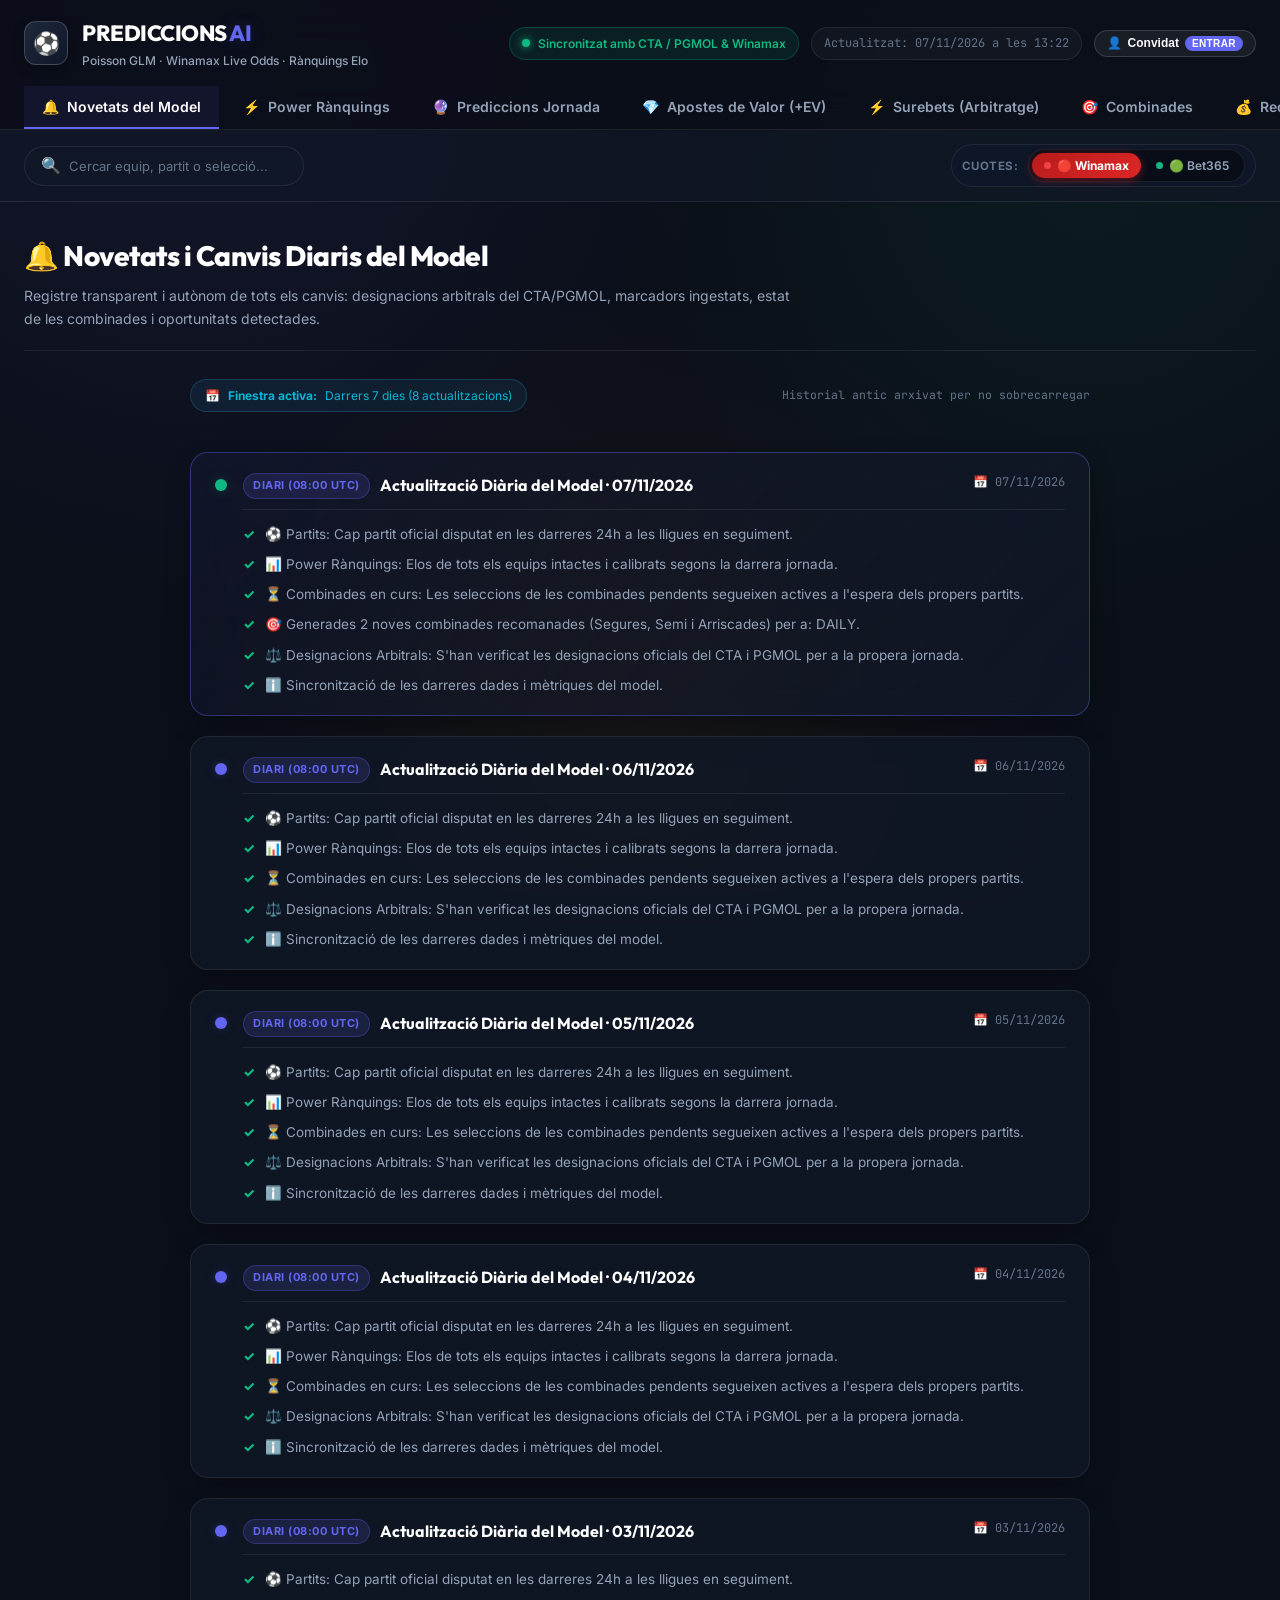
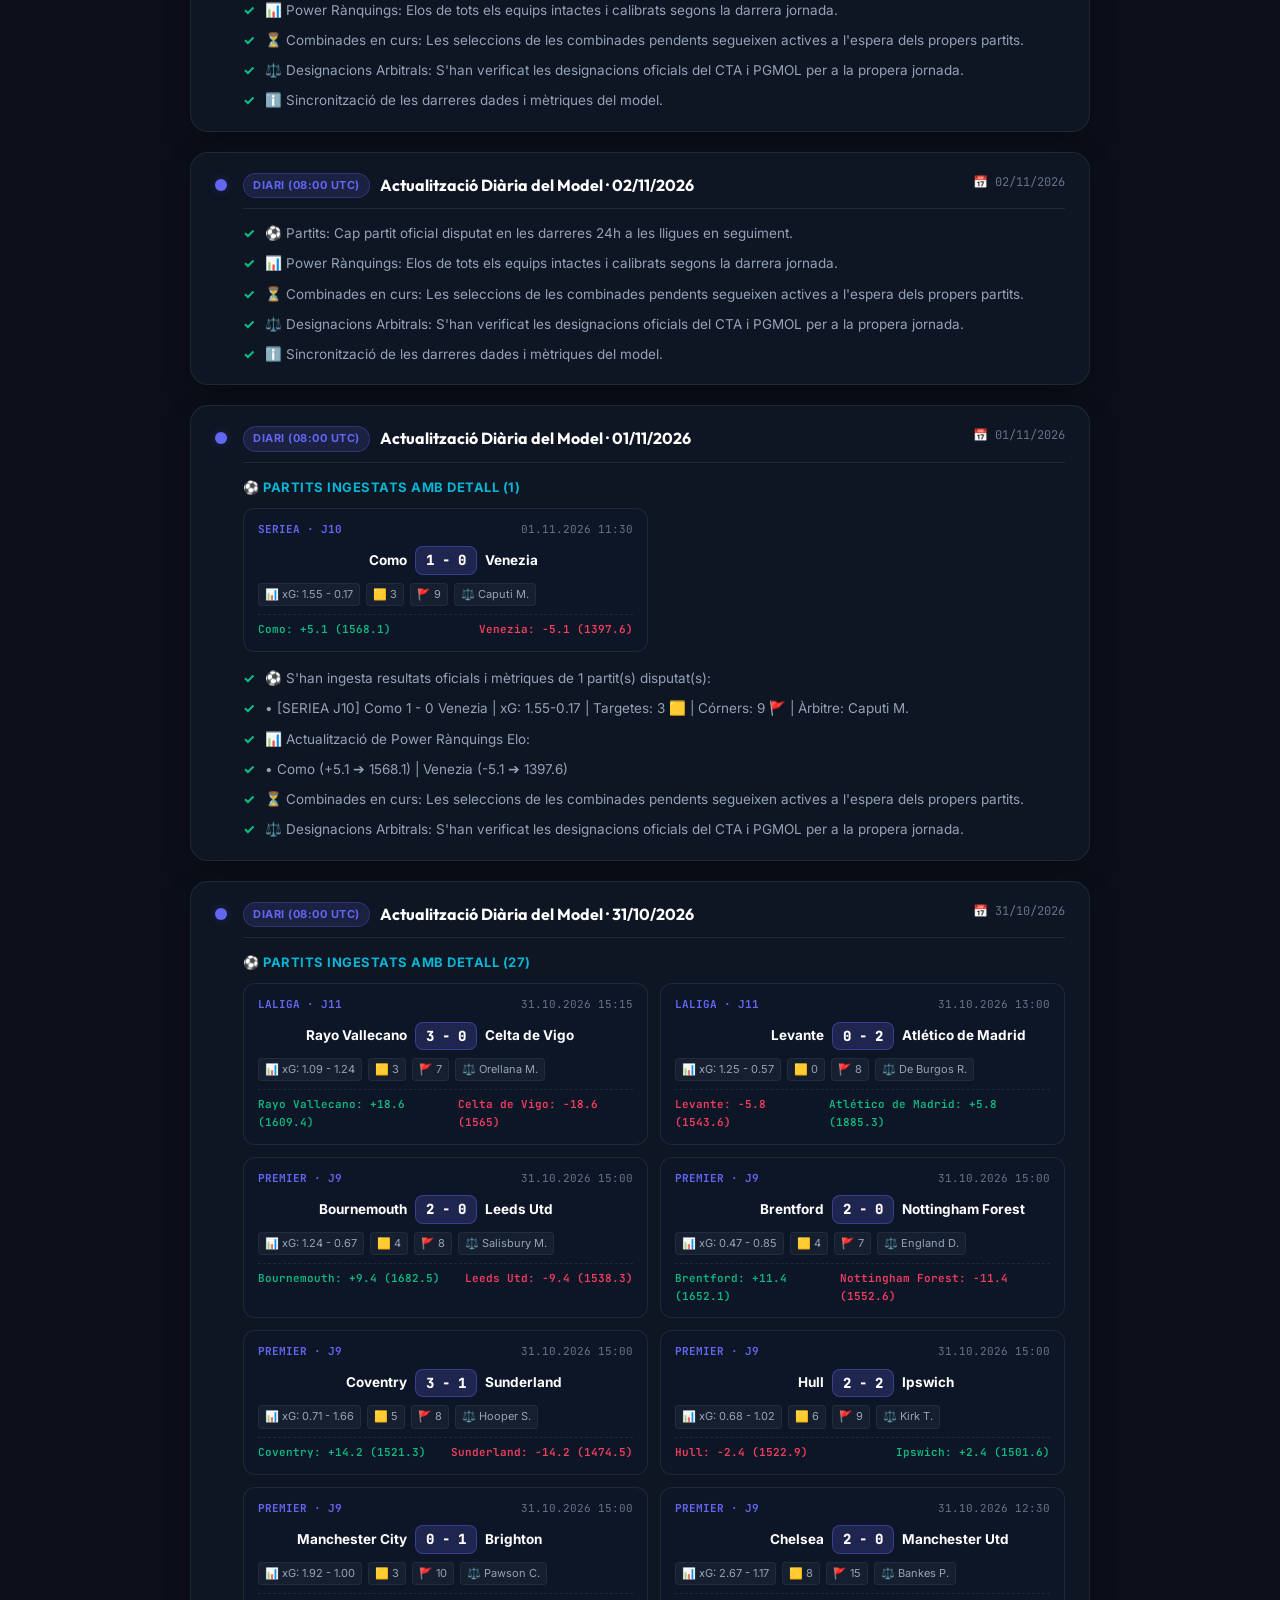
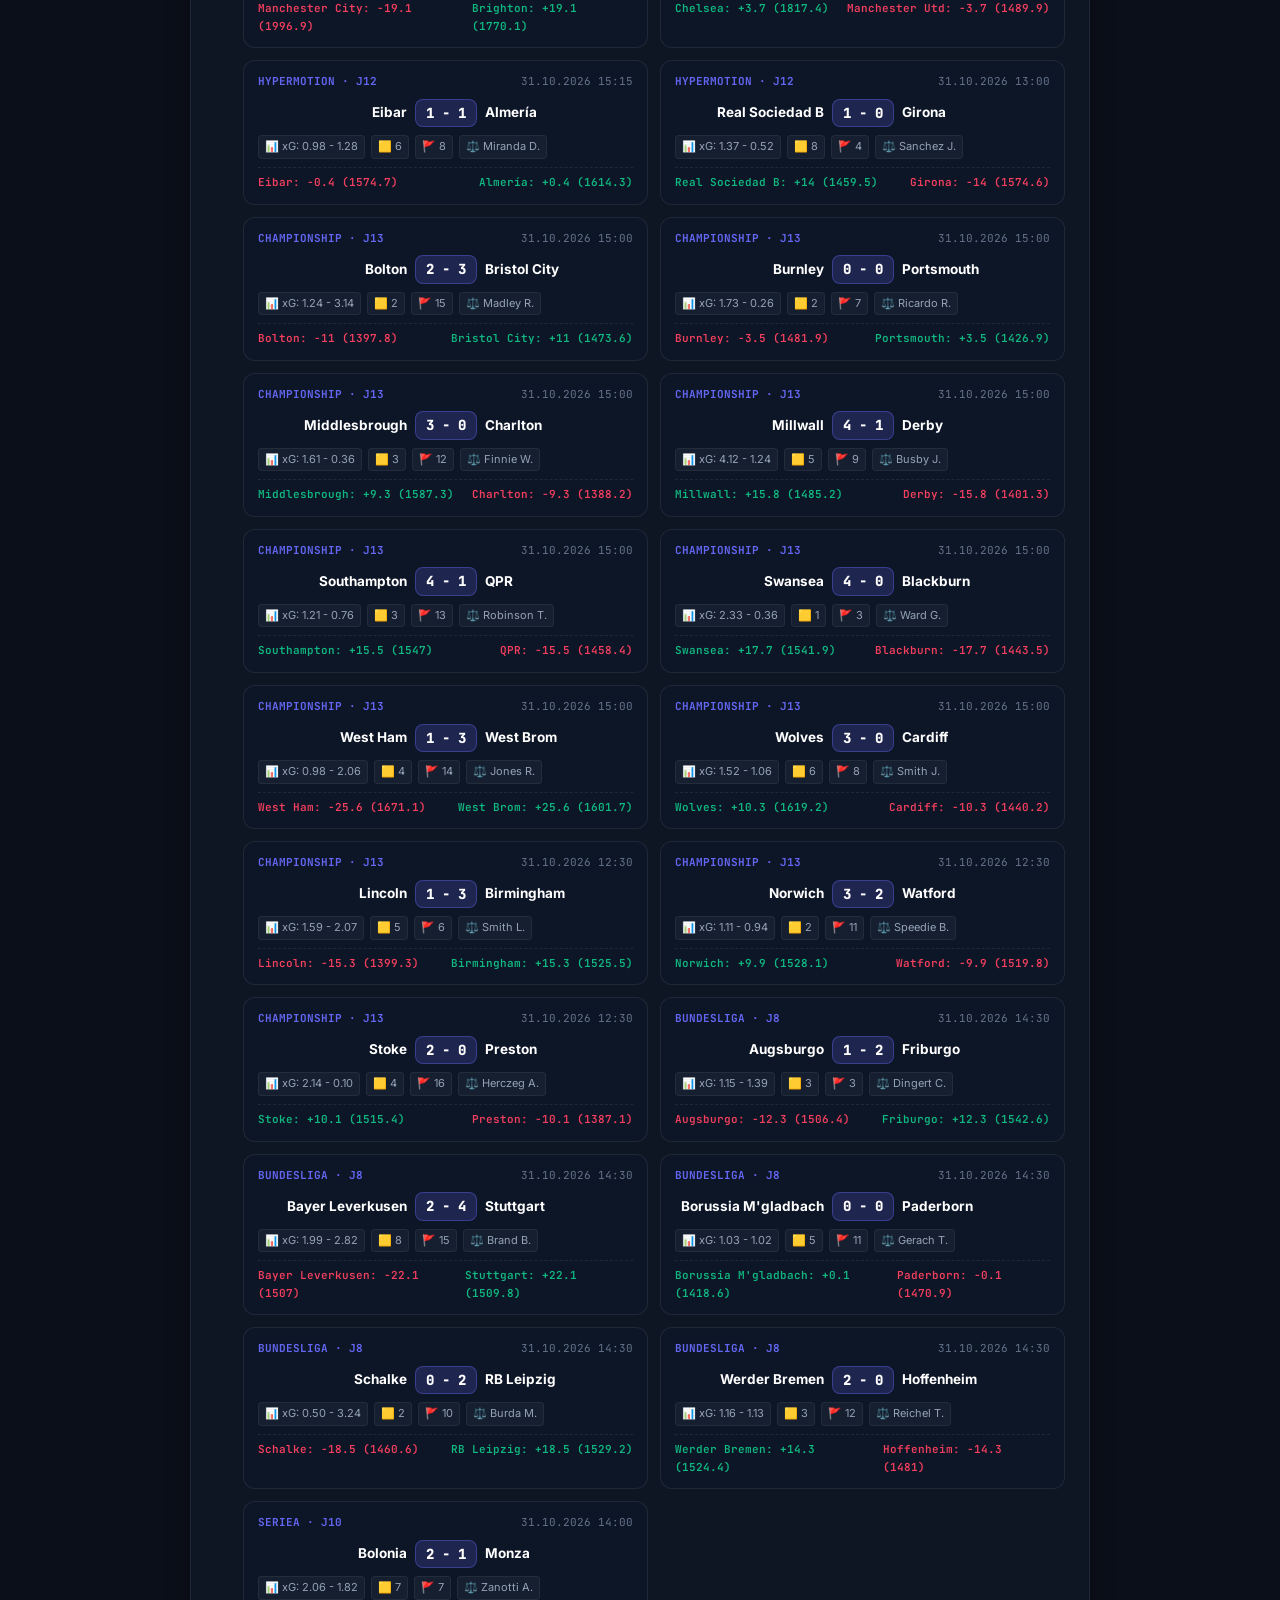
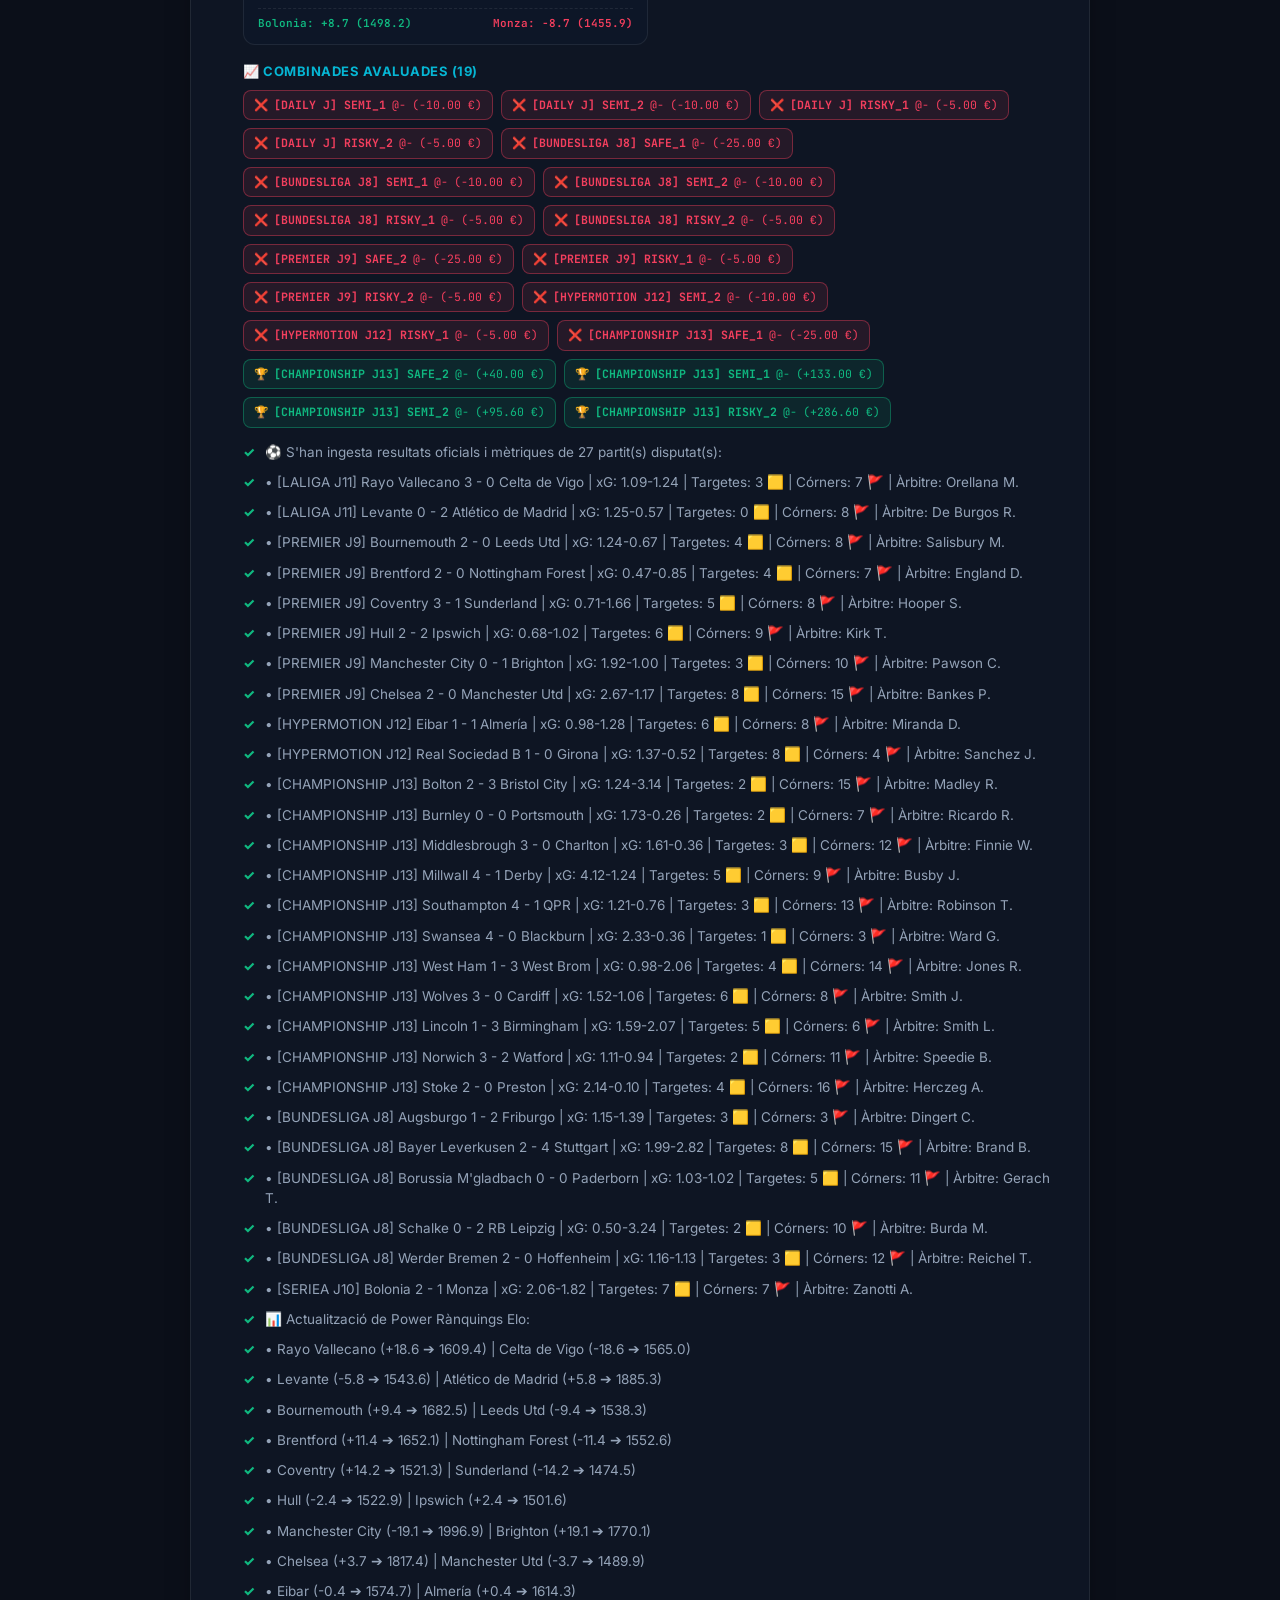
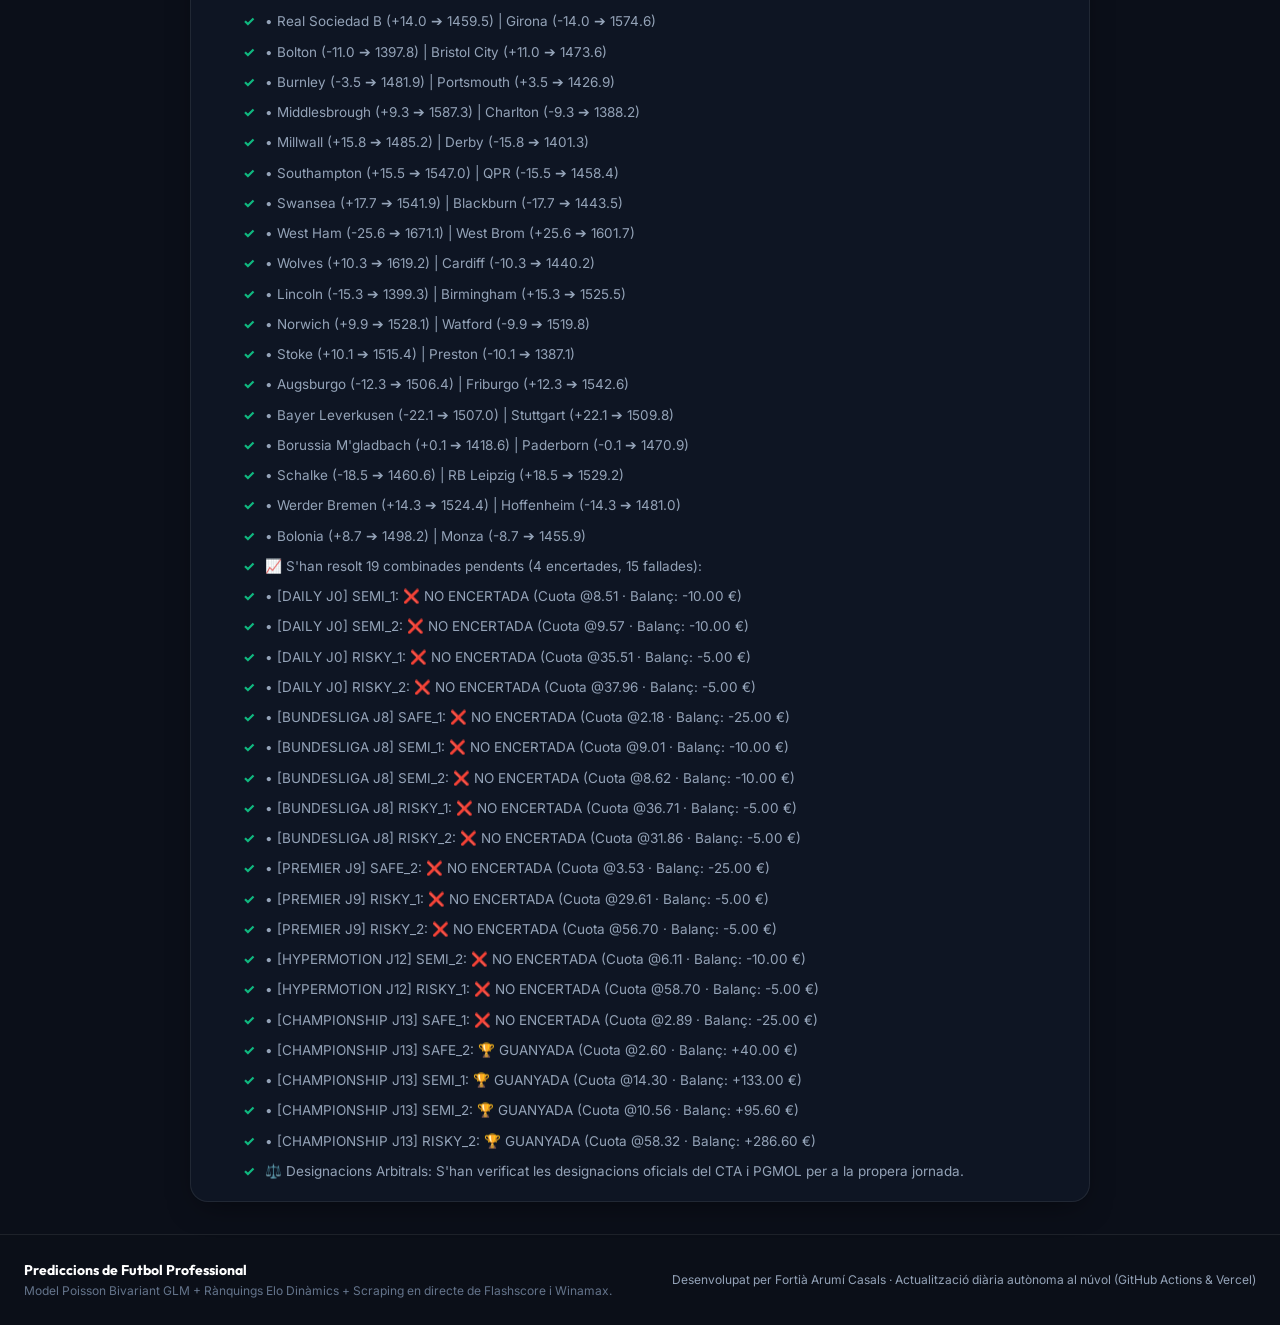
==== commit e4937c6e: "feat(surebet-combos): implementar Fase 1 (lògica de combinades) i Fase 2 (política 30 minuts surebet" ====
--- a/web/index.html
+++ b/web/index.html
@@ -384,25 +384,34 @@
 
       <!-- Surebets Grid -->
       <div class="arbitrage-grid-wrapper">
-        <!-- Secció 1: Surebets Vigents (Quotes Fresques) -->
+        <!-- Nivell 1: Recentment Verificada (≤60s) -->
         <div class="arb-section-header">
-          <h2 class="arb-section-heading">🔥 Surebets Vigents (Quotes Fresques ≤60s)</h2>
+          <h2 class="arb-section-heading">🔥 Surebets Verificades Recentment (≤60s)</h2>
           <span class="arb-section-count" id="surebets-count-badge">0 oportunitats</span>
         </div>
         <div class="arbitrage-grid" id="surebets-container">
           <!-- Generat per JS -->
         </div>
 
-        <!-- Secció 2: Oportunitats Caducades / Stale (>60s) -->
+        <!-- Nivell 2: Potencialment Desactualitzada (1–5 min) -->
         <div class="arb-section-header stale-arb-header" id="stale-arbs-header" style="margin-top: 36px;">
-          <h2 class="arb-section-heading" style="color: #fbbf24;">⚠️ Oportunitats Caducades / Stale (Quotes >60s)</h2>
+          <h2 class="arb-section-heading" style="color: #fbbf24;">⚠️ Surebets Potencialment Desactualitzades (1–5 min)</h2>
           <span class="arb-section-count" id="stale-arbs-count-badge">0 oportunitats</span>
         </div>
         <div class="arbitrage-grid" id="stale-arbs-container">
           <!-- Generat per JS -->
         </div>
 
-        <!-- Secció 3: Monitorització de Mercat (Quasi-Arbitratge / Marge Estret) -->
+        <!-- Nivell 3: Històrica Recent (5–30 min) -->
+        <div class="arb-section-header historical-arb-header" id="historical-arbs-header" style="margin-top: 36px;">
+          <h2 class="arb-section-heading" style="color: #f97316;">📜 Surebets Històriques Recents (5–30 min)</h2>
+          <span class="arb-section-count" id="historical-arbs-count-badge">0 oportunitats</span>
+        </div>
+        <div class="arbitrage-grid" id="historical-arbs-container">
+          <!-- Generat per JS -->
+        </div>
+
+        <!-- Secció 4: Monitorització de Mercat (Quasi-Arbitratge / Marge Estret) -->
         <div class="arb-section-header near-arb-header" style="margin-top: 36px;">
           <h2 class="arb-section-heading near-arb-heading">👀 Monitorització de Mercat (Quasi-Arbitratge / Marge Estret)</h2>
           <span class="arb-section-count" id="near-arbs-count-badge">0 partits</span>
--- a/web/style.css
+++ b/web/style.css
@@ -5997,6 +5997,33 @@
   font-weight: 500;
 }
 
+/* Targetes de Surebets Històriques Recents (5-30 min) */
+.arb-card.arb-card-historical {
+  border-color: rgba(249, 115, 22, 0.35);
+  background: radial-gradient(circle at top right, rgba(249, 115, 22, 0.05), rgba(15, 23, 42, 0.8) 60%);
+  opacity: 0.88;
+}
+
+.arb-card.arb-card-historical:hover {
+  border-color: rgba(249, 115, 22, 0.55);
+}
+
+.arb-badge-historical {
+  background: rgba(249, 115, 22, 0.2);
+  border: 1px solid rgba(249, 115, 22, 0.5);
+  color: #fdba74;
+}
+
+.arb-historical-notice {
+  font-size: 11.5px;
+  color: #fb923c;
+  margin-top: 4px;
+  display: flex;
+  align-items: center;
+  gap: 4px;
+  font-weight: 500;
+}
+
 /* ==========================================================================
    PANELL DE TRANSPARÈNCIA I MONITORATGE (BLOC A: QUOTES | BLOC B: GITHUB ACTIONS)
    ========================================================================== */
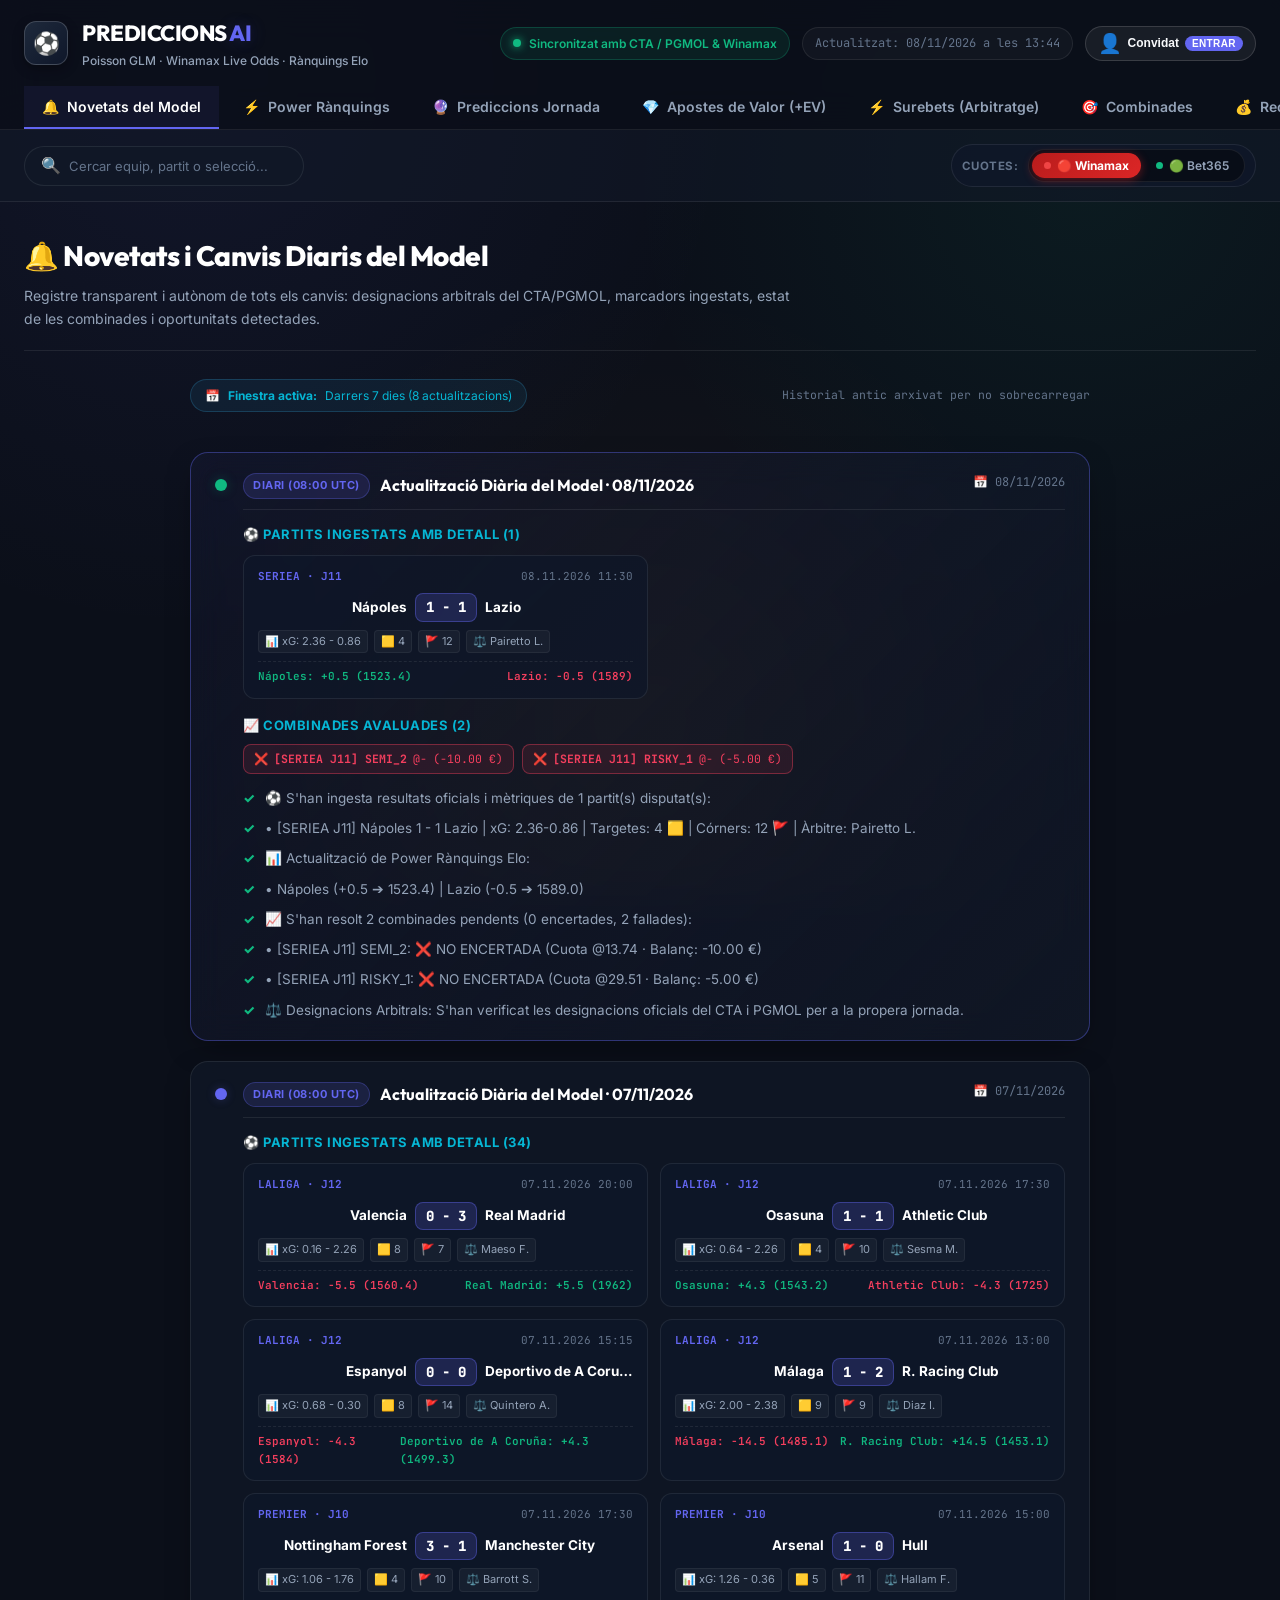
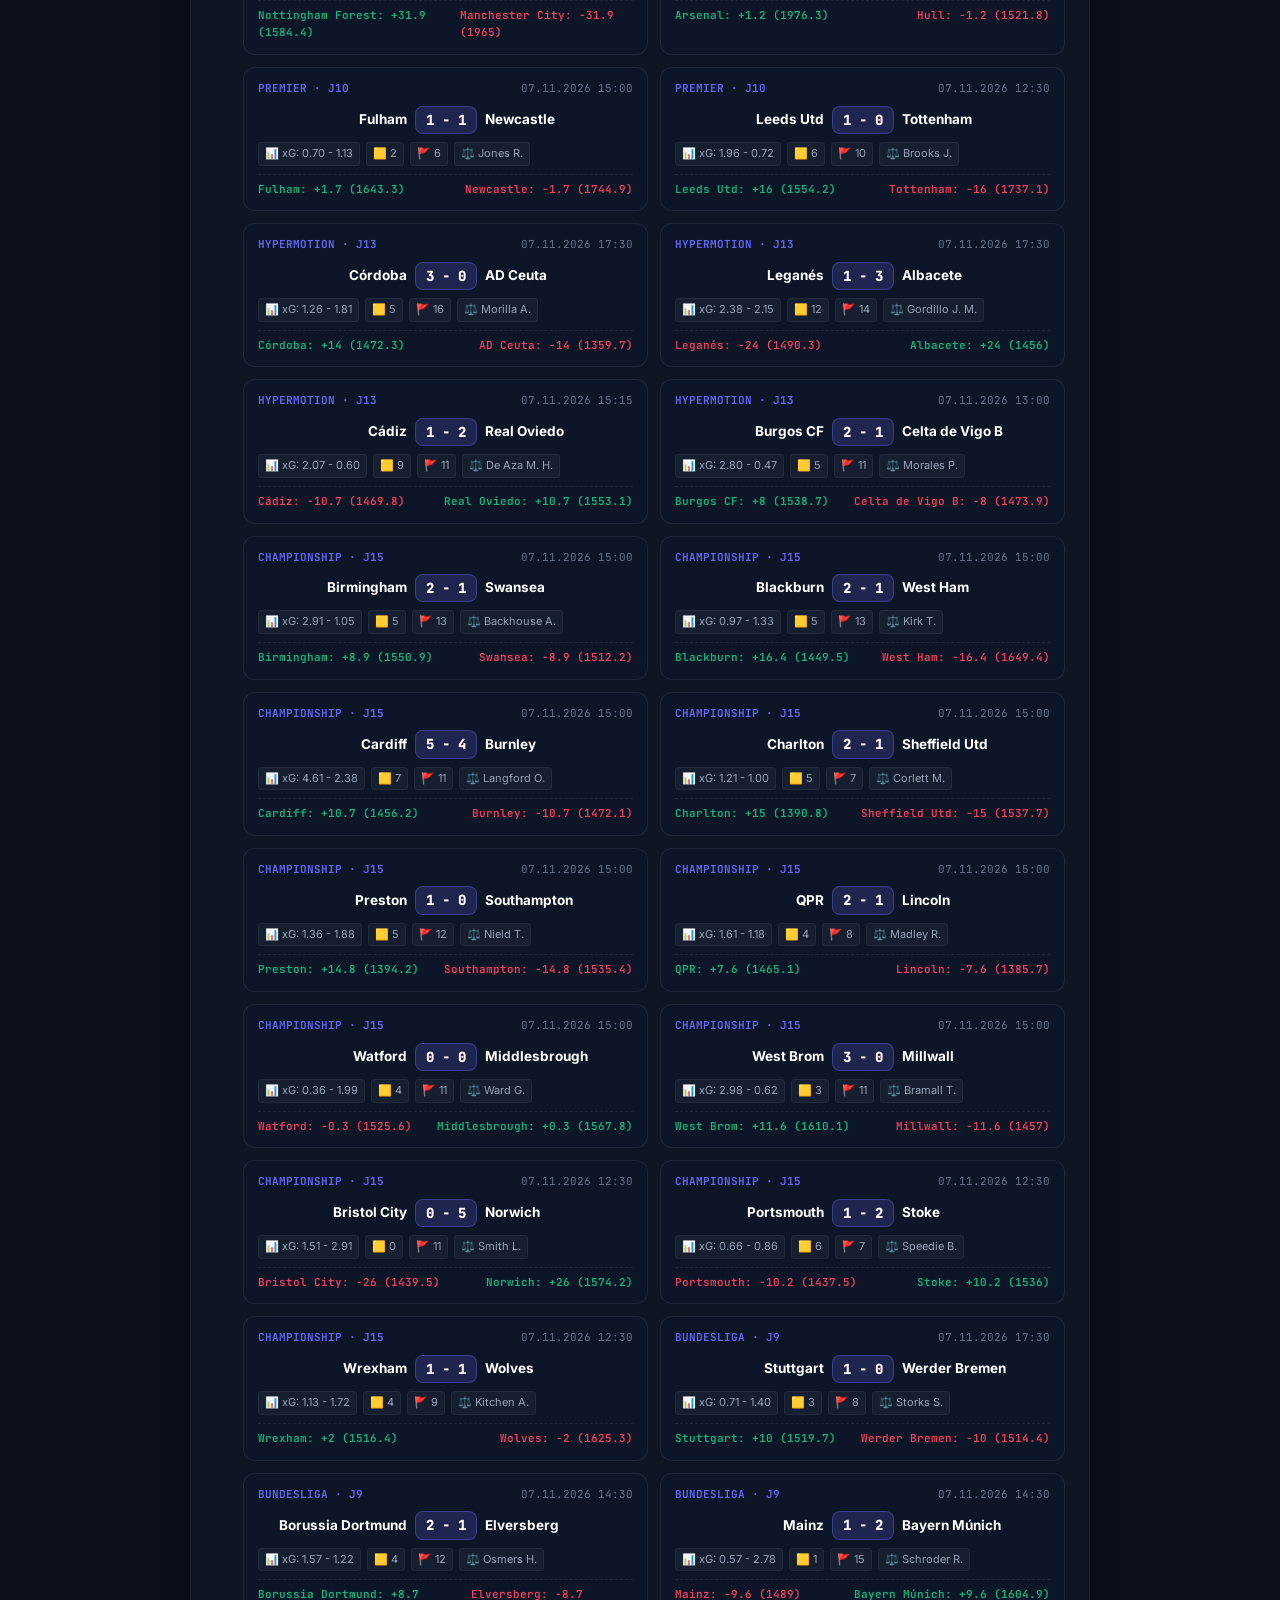
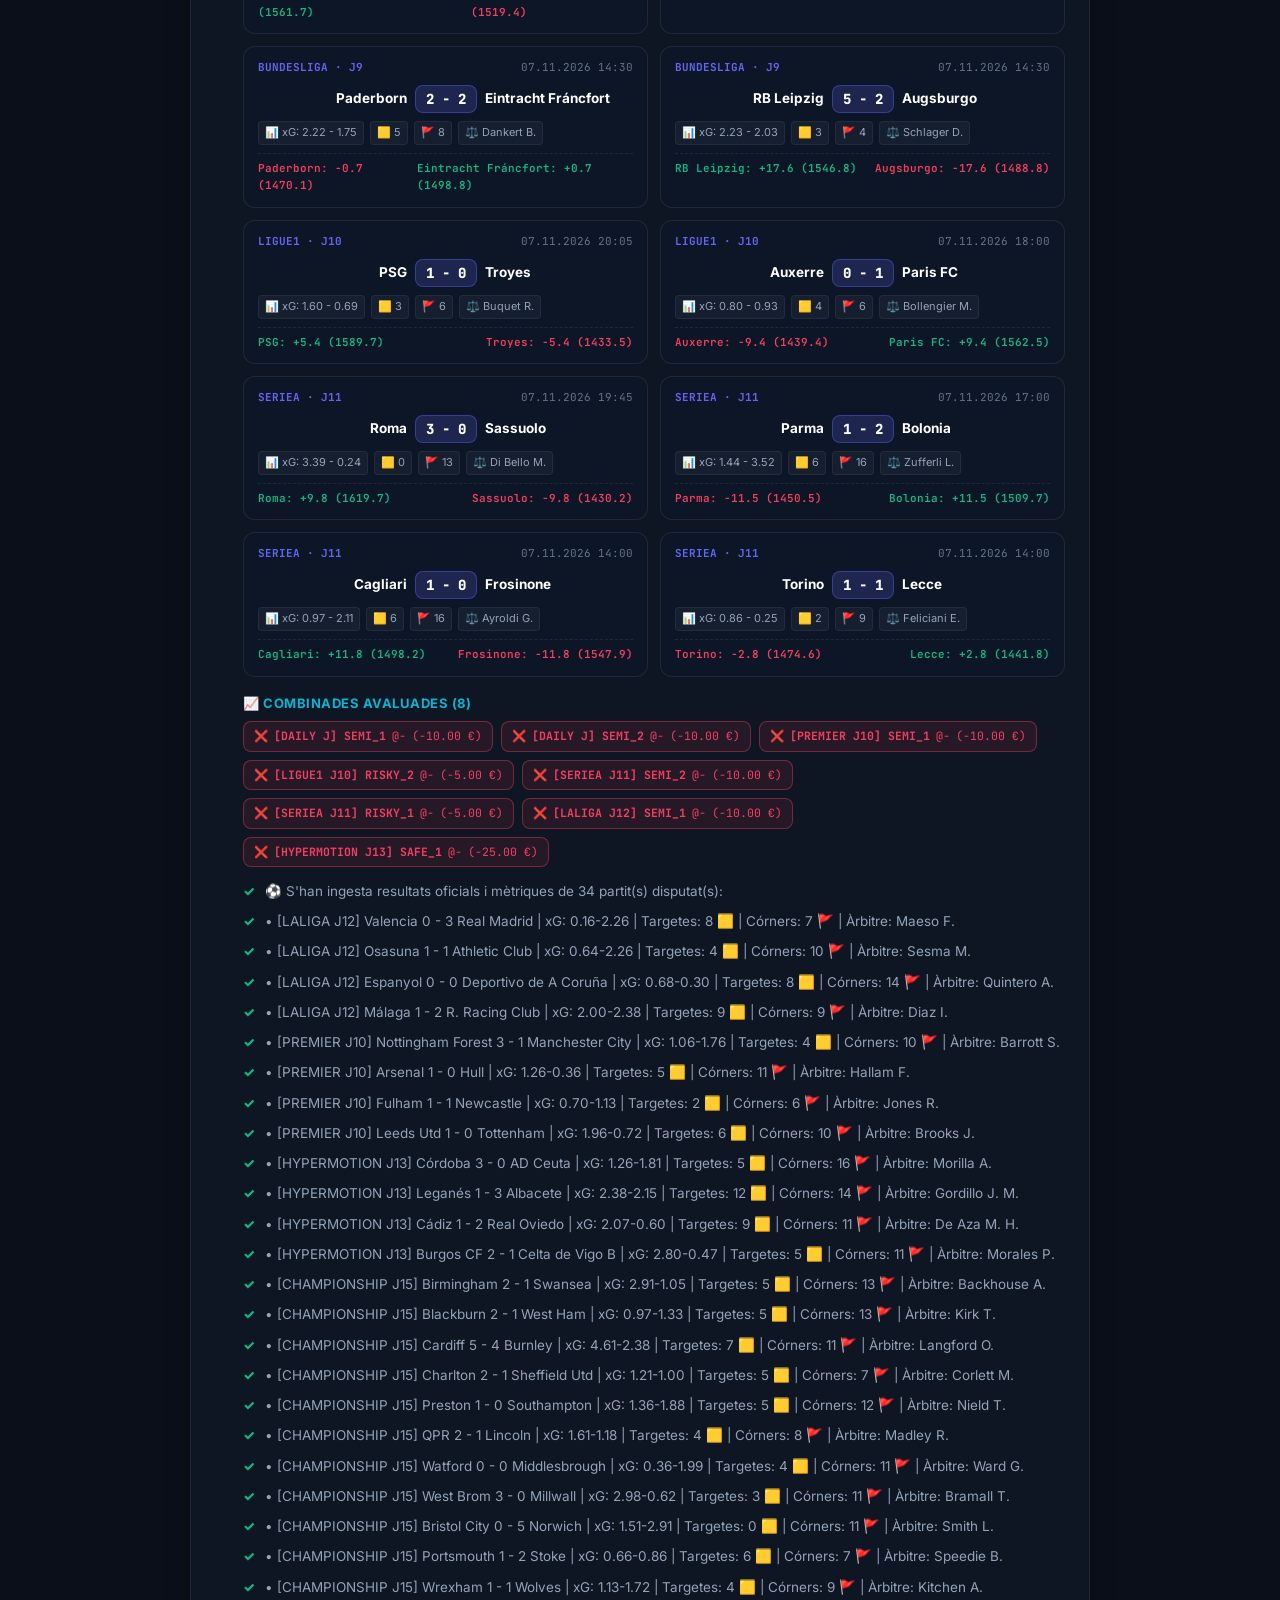
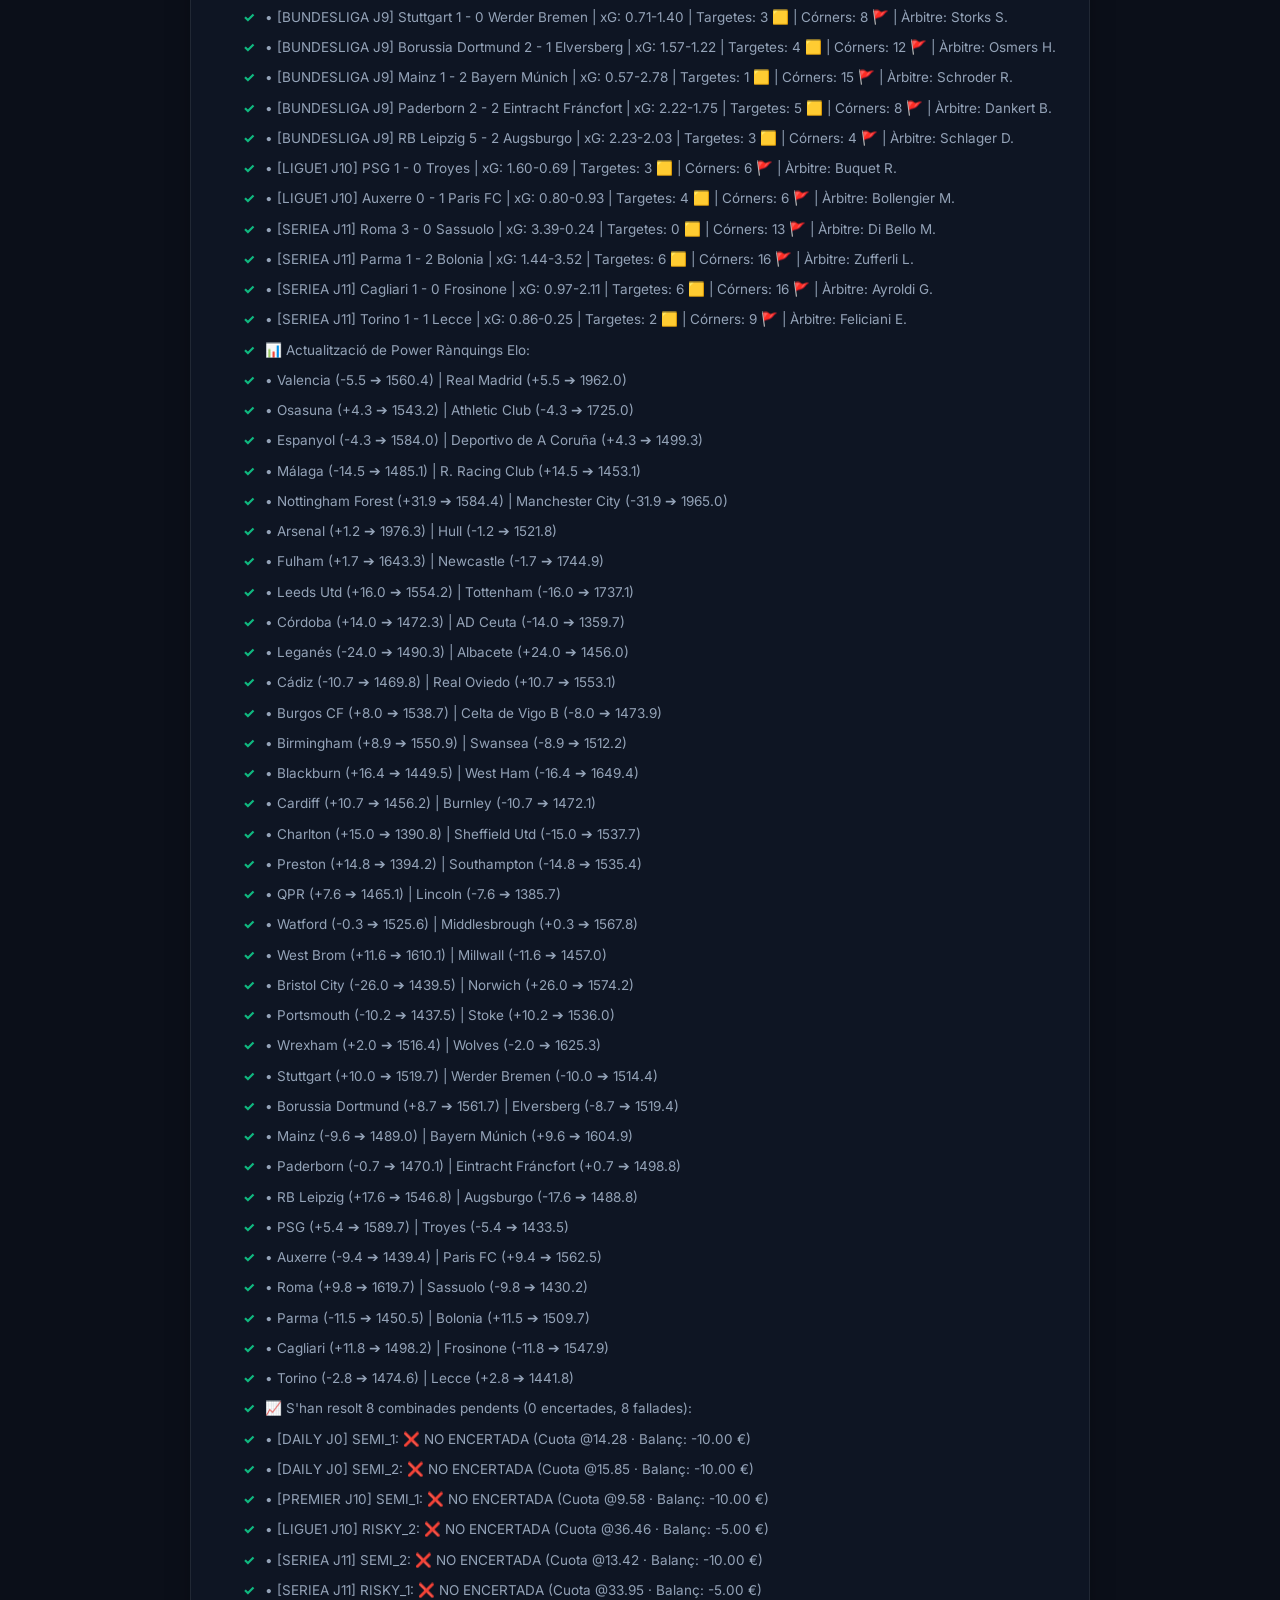
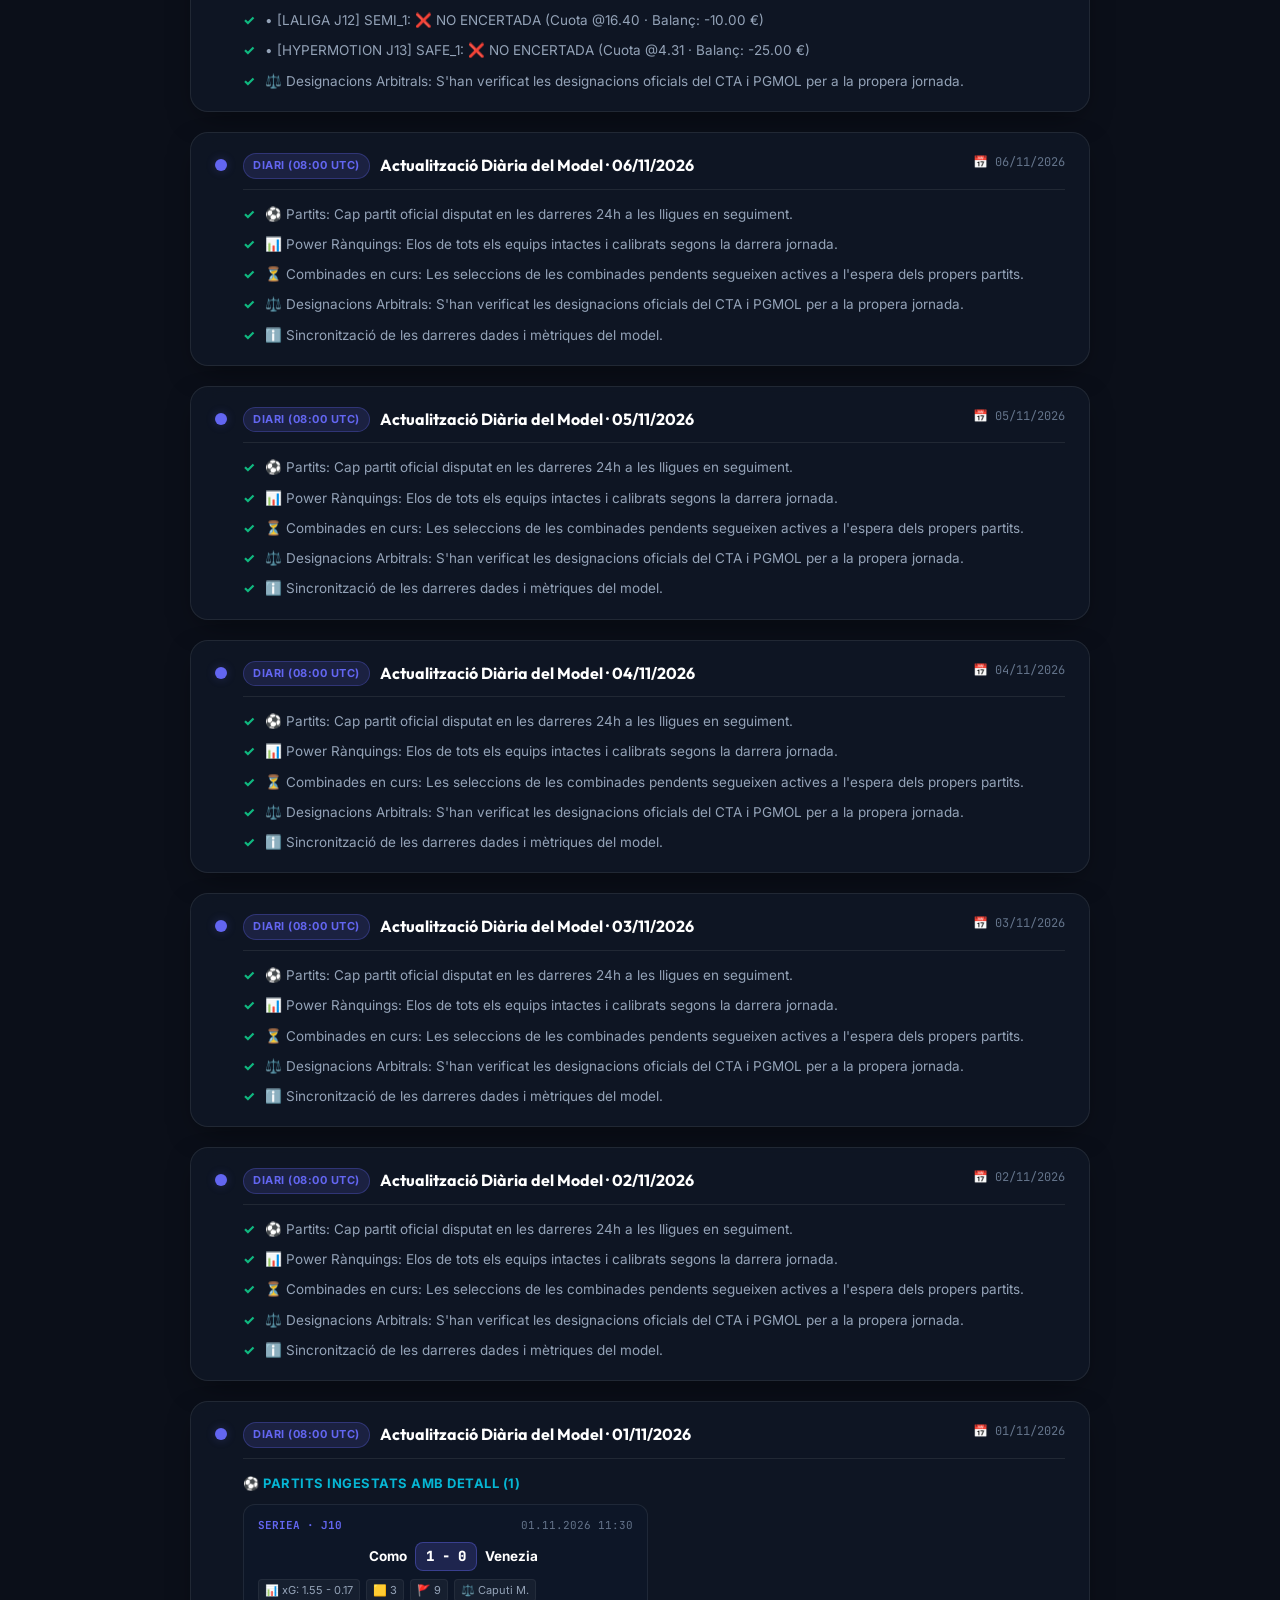
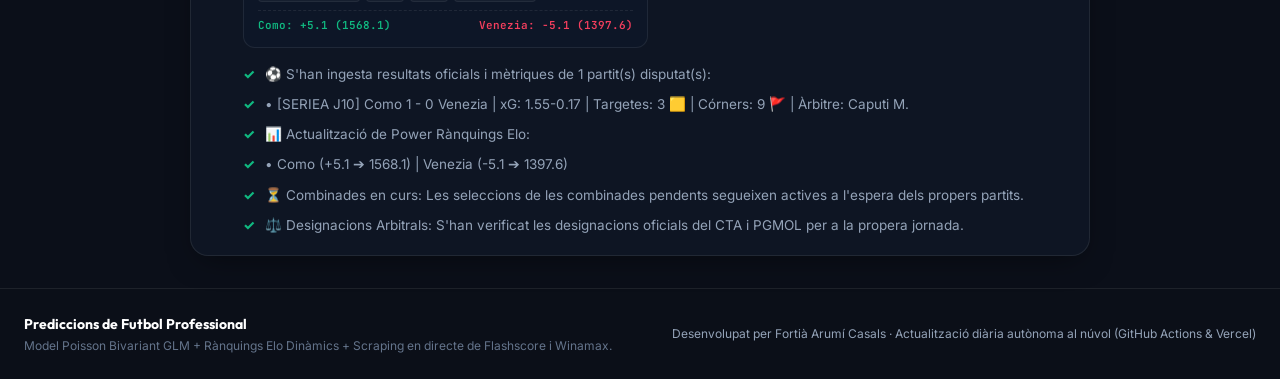
==== commit 0b323f73: "feat(web-agent-supabase): integracio completa web operador amb supabase auth i agent persistent simu" ====
--- a/web/index.html
+++ b/web/index.html
@@ -275,6 +275,90 @@
         </div>
       </div>
 
+      <!-- PANELL INTERACTIU DE CONTROL: SUREBET MONITOR LOCAL (AGENT WINDOWS) -->
+      <div class="surebet-agent-panel" id="surebet-agent-panel">
+        <div class="surebet-agent-header">
+          <div class="surebet-agent-title-group">
+            <span class="surebet-agent-icon">🖥️</span>
+            <div>
+              <h3 class="surebet-agent-title">Control de Cerca Remota (Agent Windows)</h3>
+              <p class="surebet-agent-subtitle">Execució d'scrapers en temps real des de la teva IP residencial amb connexió sortint segura.</p>
+            </div>
+          </div>
+          <div class="agent-connection-badge" id="agent-connection-badge">
+            <span class="agent-pulse-dot" id="agent-pulse-dot"></span>
+            <span id="agent-connection-status-text">PC Windows: Desconnectat</span>
+          </div>
+        </div>
+
+        <!-- PANELL D'AUTENTICACIÓ OPERADOR SUPABASE -->
+        <div class="operator-auth-container" id="operator-auth-container">
+          <div class="operator-login-form" id="operator-login-form">
+            <div class="operator-auth-inputs">
+              <span class="auth-icon">🔐</span>
+              <input type="email" id="operator-email-input" placeholder="Correu operador (ex: fortiaarumi@gmail.com)" class="surebet-input" autocomplete="username" />
+              <input type="password" id="operator-password-input" placeholder="Contrasenya" class="surebet-input" autocomplete="current-password" />
+              <button id="btn-operator-login" class="btn-surebet-action btn-surebet-login">
+                <span>🔑</span> Iniciar Sessió
+              </button>
+            </div>
+            <div id="operator-login-error" class="operator-error-text" style="display:none;"></div>
+          </div>
+          <div class="operator-user-info" id="operator-user-info" style="display:none;">
+            <div class="operator-badge-group">
+              <span class="operator-status-badge">👤 Operador: <strong id="operator-active-email">--</strong></span>
+              <span class="operator-role-badge">Rol: Operator (Actiu)</span>
+            </div>
+            <button id="btn-operator-logout" class="btn-surebet-logout" title="Tancar sessió">
+              Tancar sessió
+            </button>
+          </div>
+        </div>
+
+        <div class="surebet-agent-controls-row">
+          <div class="surebet-control-group">
+            <label for="surebet-duration-select">⏱️ Durada de cerca:</label>
+            <select id="surebet-duration-select" class="surebet-select">
+              <option value="60">1 minut (Proves ràpides)</option>
+              <option value="120" selected>2 minuts</option>
+              <option value="300">5 minuts</option>
+              <option value="600">10 minuts (Recomanat)</option>
+              <option value="900">15 minuts</option>
+              <option value="1800">30 minuts (Màxim permès)</option>
+            </select>
+          </div>
+
+          <div class="surebet-btn-group">
+            <button id="btn-start-surebet-search" class="btn-surebet-action btn-surebet-start">
+              <span>🔍</span> Buscar surebets
+            </button>
+            <button id="btn-stop-surebet-search" class="btn-surebet-action btn-surebet-stop" disabled>
+              <span>🛑</span> Aturar cerca
+            </button>
+          </div>
+        </div>
+
+        <!-- TARGETA D'ESTAT DE LA FEINA EN CURS -->
+        <div class="surebet-job-status-card" id="surebet-job-status-card">
+          <div class="job-status-col">
+            <span class="job-status-label">Estat de la feina</span>
+            <span class="job-status-val" id="surebet-job-state">En repòs (Sense cerca activa)</span>
+          </div>
+          <div class="job-status-col">
+            <span class="job-status-label">Temps transcorregut</span>
+            <span class="job-status-val" id="surebet-job-timer">--:--</span>
+          </div>
+          <div class="job-status-col">
+            <span class="job-status-label">Oportunitats en finestra (≤30m)</span>
+            <span class="job-status-val" id="surebet-job-opps">0 actives</span>
+          </div>
+          <div class="job-status-col">
+            <span class="job-status-label">Sessió ID</span>
+            <span class="job-status-val job-status-code" id="surebet-job-id">Cap</span>
+          </div>
+        </div>
+      </div>
+
       <!-- Panell de Transparència i Monitoratge del Sistema (Bloc A: Surebets | Bloc B: GitHub Actions) -->
       <div class="system-monitoring-panel" id="system-monitoring-panel">
         <!-- BLOC A: MONITORATGE DE QUOTES EN TEMPS REAL -->
@@ -1084,6 +1168,7 @@
     </div>
   </div>
 
+  <script src="supabase_config.js"></script>
   <script src="app.js?v=3.5.0"></script>
 
   <!-- Barra de Navegació Inferior per a Mòbil (Dock) -->
--- a/web/style.css
+++ b/web/style.css
@@ -6393,6 +6393,307 @@
   }
 }
 
-
-
-
+/* ==========================================================================
+   PANELL DE CONTROL: SUREBET MONITOR LOCAL (AGENT WINDOWS)
+   ========================================================================== */
+.surebet-agent-panel {
+  background: linear-gradient(135deg, rgba(15, 23, 42, 0.95), rgba(30, 41, 59, 0.9));
+  border: 1px solid rgba(56, 189, 248, 0.35);
+  box-shadow: 0 8px 24px rgba(0, 0, 0, 0.3), inset 0 1px 0 rgba(255, 255, 255, 0.05);
+  border-radius: 12px;
+  padding: 18px 20px;
+  margin-bottom: 24px;
+}
+
+.surebet-agent-header {
+  display: flex;
+  justify-content: space-between;
+  align-items: center;
+  flex-wrap: wrap;
+  gap: 12px;
+  padding-bottom: 14px;
+  border-bottom: 1px solid rgba(255, 255, 255, 0.08);
+}
+
+.surebet-agent-title-group {
+  display: flex;
+  align-items: center;
+  gap: 12px;
+}
+
+.surebet-agent-icon {
+  font-size: 28px;
+}
+
+.surebet-agent-title {
+  font-size: 1.15rem;
+  font-weight: 700;
+  color: #f8fafc;
+  margin: 0;
+}
+
+.surebet-agent-subtitle {
+  font-size: 0.85rem;
+  color: #94a3b8;
+  margin: 2px 0 0 0;
+}
+
+.agent-connection-badge {
+  display: inline-flex;
+  align-items: center;
+  gap: 8px;
+  padding: 6px 14px;
+  border-radius: 9999px;
+  background: rgba(16, 185, 129, 0.12);
+  border: 1px solid rgba(16, 185, 129, 0.3);
+  font-size: 0.82rem;
+  font-weight: 600;
+  color: #34d399;
+}
+
+.agent-pulse-dot {
+  width: 8px;
+  height: 8px;
+  border-radius: 50%;
+  background: #34d399;
+  box-shadow: 0 0 8px #34d399;
+  animation: pulse-ring 2s infinite;
+}
+
+/* Auth Operador Supabase */
+.operator-auth-container {
+  padding: 12px 0;
+  border-bottom: 1px solid rgba(255, 255, 255, 0.08);
+}
+
+.operator-auth-inputs {
+  display: flex;
+  align-items: center;
+  gap: 10px;
+  flex-wrap: wrap;
+}
+
+.auth-icon {
+  font-size: 1.2rem;
+}
+
+.surebet-input {
+  background: #0f172a;
+  color: #f1f5f9;
+  border: 1px solid #334155;
+  border-radius: 8px;
+  padding: 8px 12px;
+  font-size: 0.88rem;
+  outline: none;
+  min-width: 220px;
+}
+
+.surebet-input:focus {
+  border-color: #38bdf8;
+  box-shadow: 0 0 0 2px rgba(56, 189, 248, 0.2);
+}
+
+.btn-surebet-login {
+  background: #0284c7;
+  color: #fff;
+  border: none;
+  border-radius: 8px;
+  padding: 8px 16px;
+  font-size: 0.88rem;
+  font-weight: 600;
+  cursor: pointer;
+  display: inline-flex;
+  align-items: center;
+  gap: 6px;
+  transition: all 0.2s ease;
+}
+
+.btn-surebet-login:hover {
+  background: #0369a1;
+}
+
+.operator-error-text {
+  color: #f87171;
+  font-size: 0.82rem;
+  margin-top: 6px;
+}
+
+.operator-user-info {
+  display: flex;
+  align-items: center;
+  justify-content: space-between;
+  flex-wrap: wrap;
+  gap: 12px;
+}
+
+.operator-badge-group {
+  display: flex;
+  align-items: center;
+  gap: 10px;
+}
+
+.operator-status-badge {
+  color: #38bdf8;
+  font-size: 0.88rem;
+  font-weight: 600;
+}
+
+.operator-role-badge {
+  background: rgba(56, 189, 248, 0.15);
+  border: 1px solid rgba(56, 189, 248, 0.3);
+  color: #7dd3fc;
+  font-size: 0.75rem;
+  font-weight: 600;
+  padding: 3px 8px;
+  border-radius: 6px;
+}
+
+.btn-surebet-logout {
+  background: rgba(239, 68, 68, 0.15);
+  border: 1px solid rgba(239, 68, 68, 0.35);
+  color: #fca5a5;
+  font-size: 0.8rem;
+  font-weight: 600;
+  padding: 5px 12px;
+  border-radius: 6px;
+  cursor: pointer;
+  transition: all 0.2s ease;
+}
+
+.btn-surebet-logout:hover {
+  background: rgba(239, 68, 68, 0.3);
+  color: #fff;
+}
+
+.surebet-agent-controls-row {
+  display: flex;
+  justify-content: space-between;
+  align-items: center;
+  flex-wrap: wrap;
+  gap: 16px;
+  padding: 16px 0 14px 0;
+}
+
+.surebet-control-group {
+  display: flex;
+  align-items: center;
+  gap: 10px;
+}
+
+.surebet-control-group label {
+  font-size: 0.88rem;
+  font-weight: 600;
+  color: #cbd5e1;
+}
+
+.surebet-select {
+  background: #0f172a;
+  color: #f1f5f9;
+  border: 1px solid #334155;
+  border-radius: 8px;
+  padding: 8px 12px;
+  font-size: 0.88rem;
+  cursor: pointer;
+  outline: none;
+}
+
+.surebet-select:focus {
+  border-color: #38bdf8;
+}
+
+.surebet-btn-group {
+  display: flex;
+  align-items: center;
+  gap: 12px;
+}
+
+.btn-surebet-action {
+  display: inline-flex;
+  align-items: center;
+  gap: 8px;
+  padding: 9px 18px;
+  font-size: 0.92rem;
+  font-weight: 600;
+  border-radius: 8px;
+  border: none;
+  cursor: pointer;
+  transition: all 0.2s ease;
+}
+
+.btn-surebet-start {
+  background: linear-gradient(135deg, #0284c7, #2563eb);
+  color: #ffffff;
+  box-shadow: 0 4px 12px rgba(37, 99, 235, 0.35);
+}
+
+.btn-surebet-start:hover:not(:disabled) {
+  background: linear-gradient(135deg, #0369a1, #1d4ed8);
+  transform: translateY(-1px);
+}
+
+.btn-surebet-start:disabled {
+  background: #334155;
+  color: #64748b;
+  cursor: not-allowed;
+  box-shadow: none;
+  transform: none;
+}
+
+.btn-surebet-stop {
+  background: rgba(239, 68, 68, 0.15);
+  color: #f87171;
+  border: 1px solid rgba(239, 68, 68, 0.35);
+}
+
+.btn-surebet-stop:hover:not(:disabled) {
+  background: rgba(239, 68, 68, 0.25);
+  color: #ef4444;
+  border-color: #ef4444;
+}
+
+.btn-surebet-stop:disabled {
+  opacity: 0.4;
+  cursor: not-allowed;
+  border-color: rgba(255, 255, 255, 0.05);
+}
+
+.surebet-job-status-card {
+  display: grid;
+  grid-template-columns: repeat(auto-fit, minmax(180px, 1fr));
+  gap: 12px;
+  background: rgba(15, 23, 42, 0.7);
+  border: 1px solid rgba(255, 255, 255, 0.05);
+  border-radius: 8px;
+  padding: 12px 16px;
+  margin-top: 6px;
+}
+
+.job-status-col {
+  display: flex;
+  flex-direction: column;
+  gap: 4px;
+}
+
+.job-status-label {
+  font-size: 0.75rem;
+  text-transform: uppercase;
+  letter-spacing: 0.05em;
+  color: #64748b;
+  font-weight: 600;
+}
+
+.job-status-val {
+  font-size: 0.92rem;
+  font-weight: 600;
+  color: #e2e8f0;
+}
+
+.job-status-code {
+  font-family: ui-monospace, SFMono-Regular, Menlo, Monaco, Consolas, monospace;
+  font-size: 0.82rem;
+  color: #94a3b8;
+}
+
+
+
+
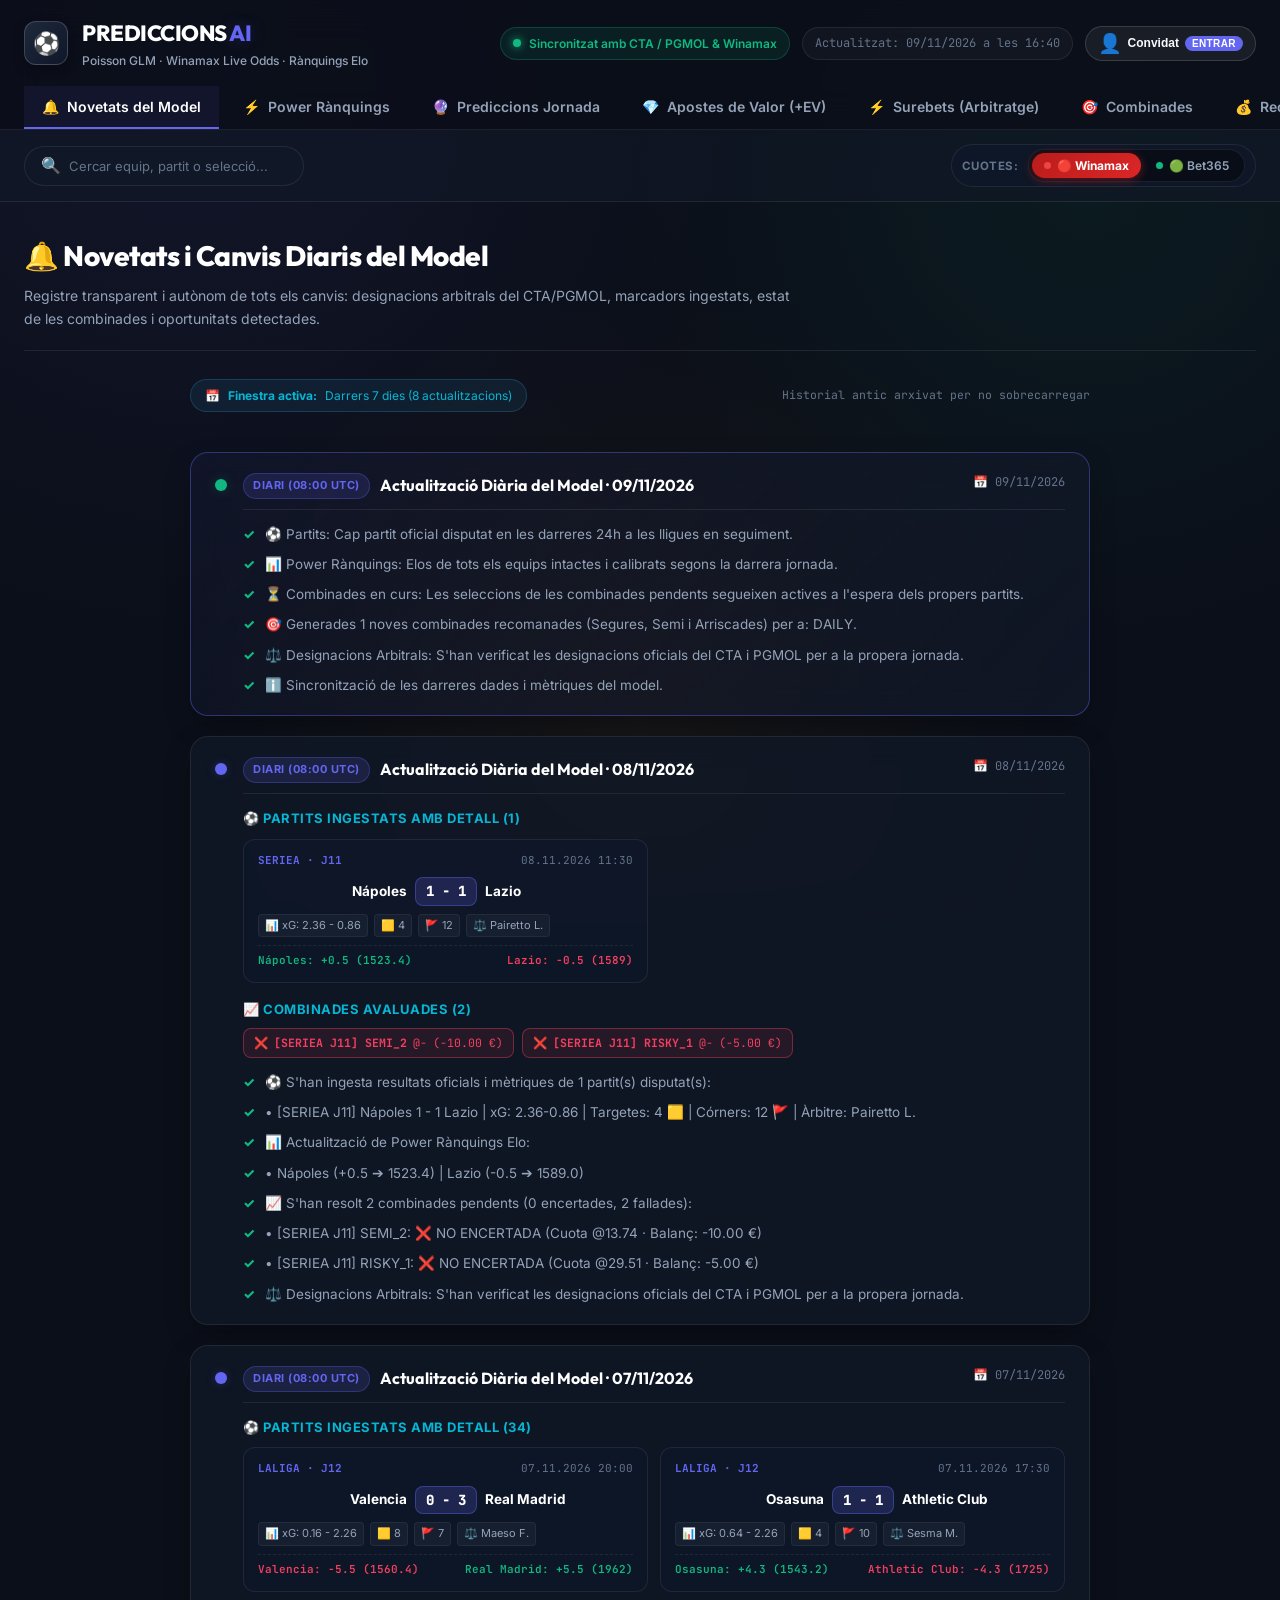
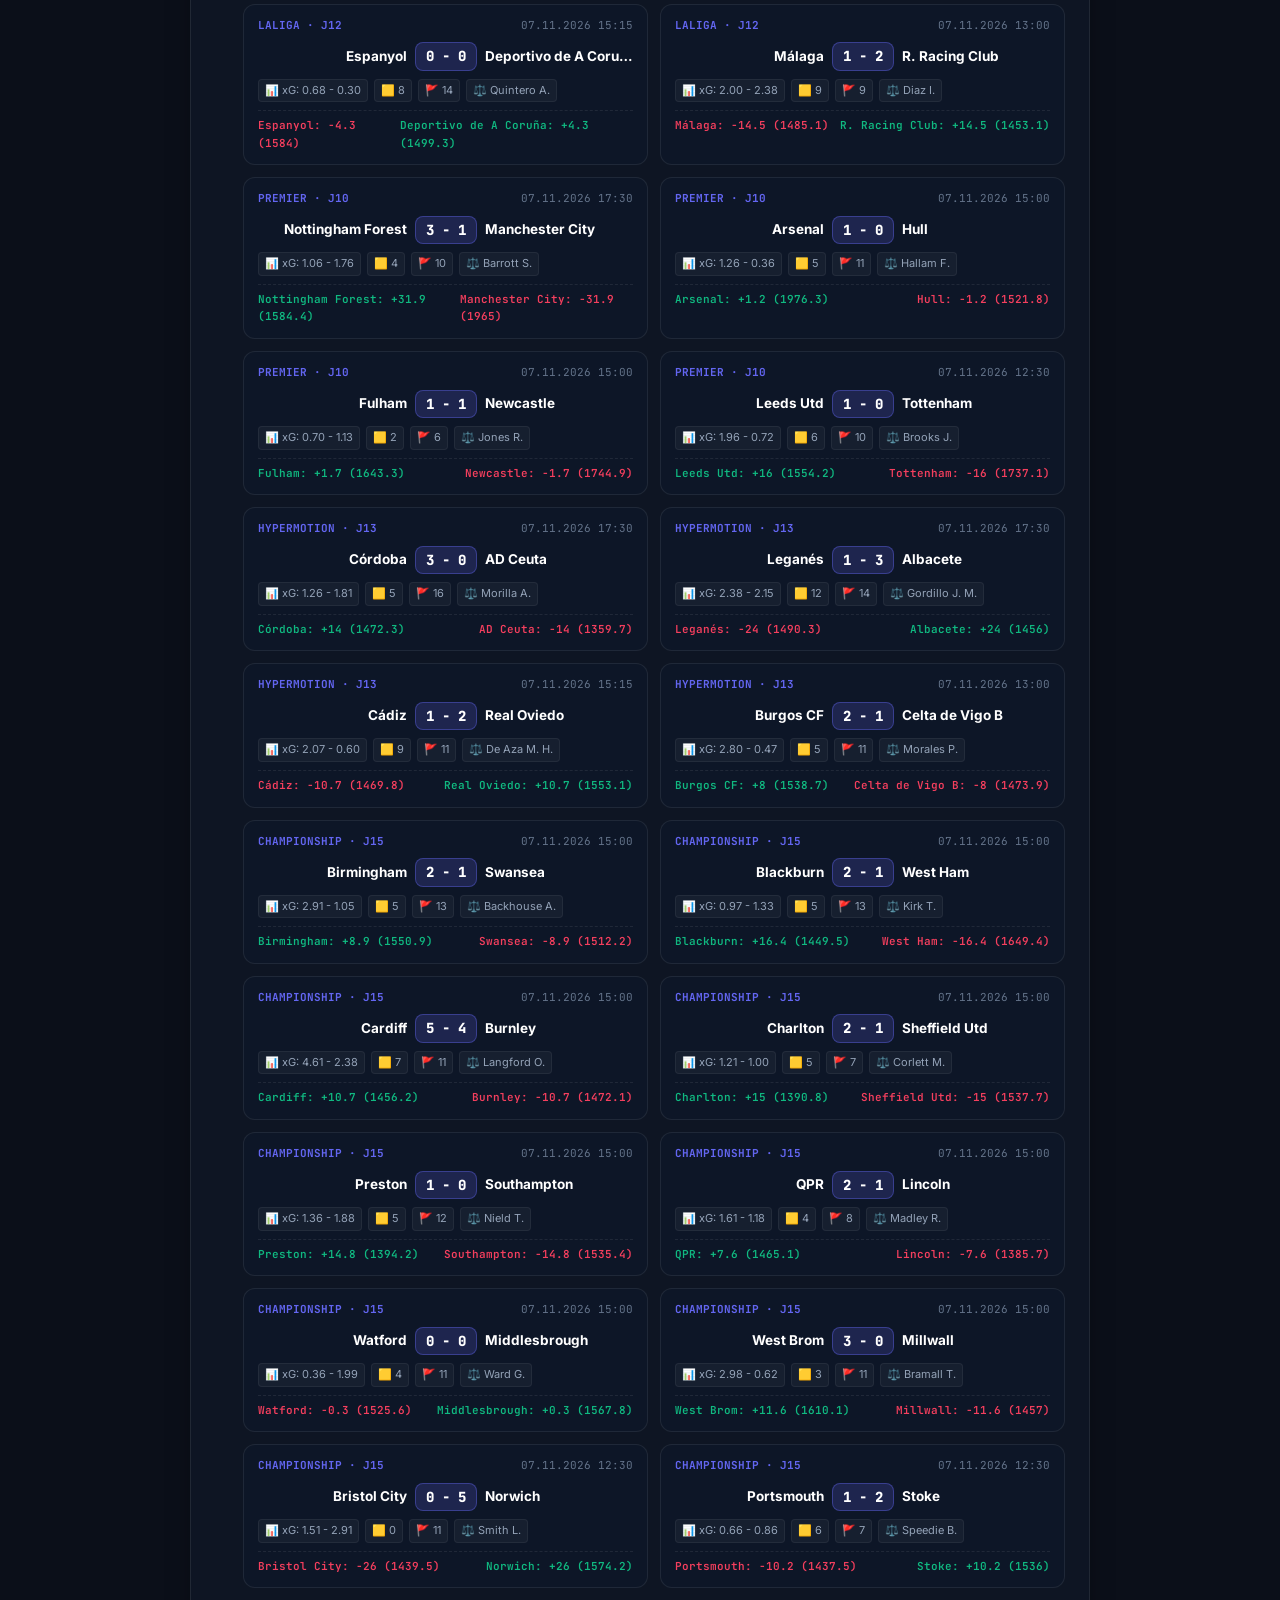
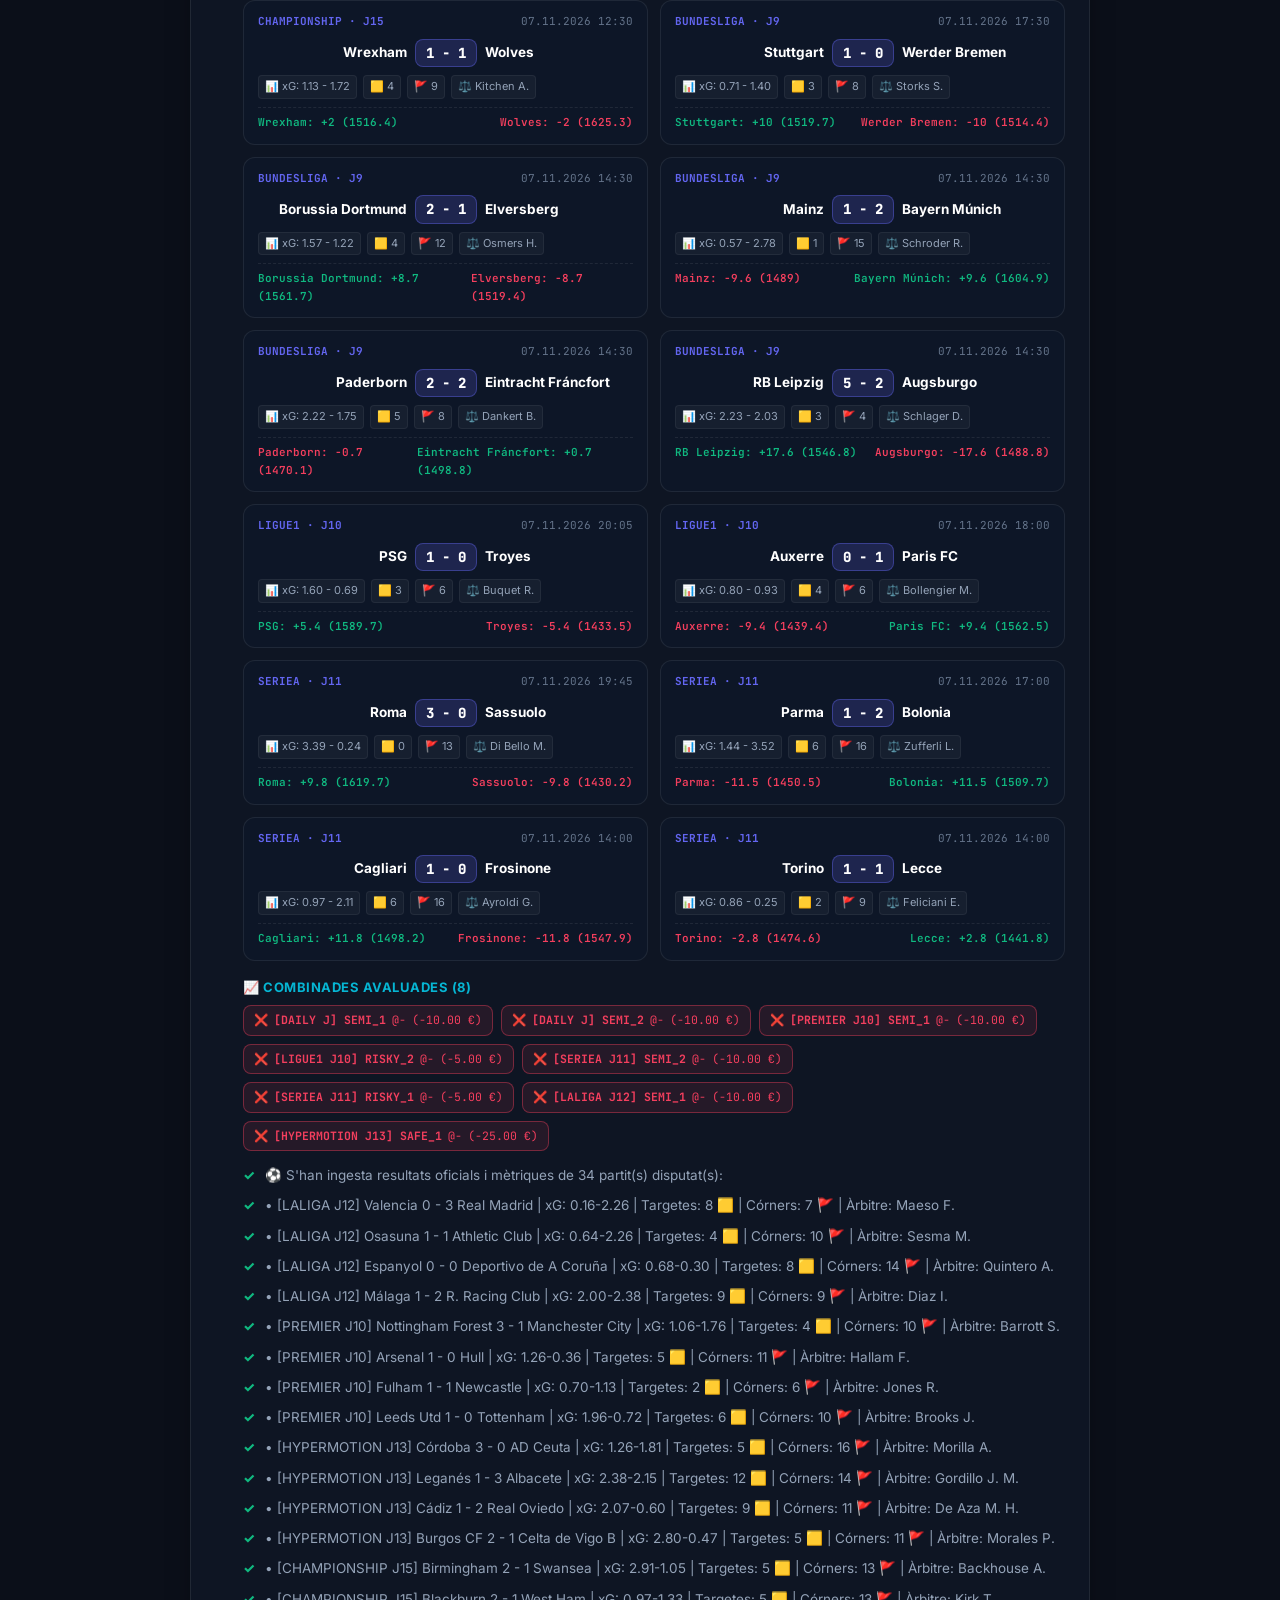
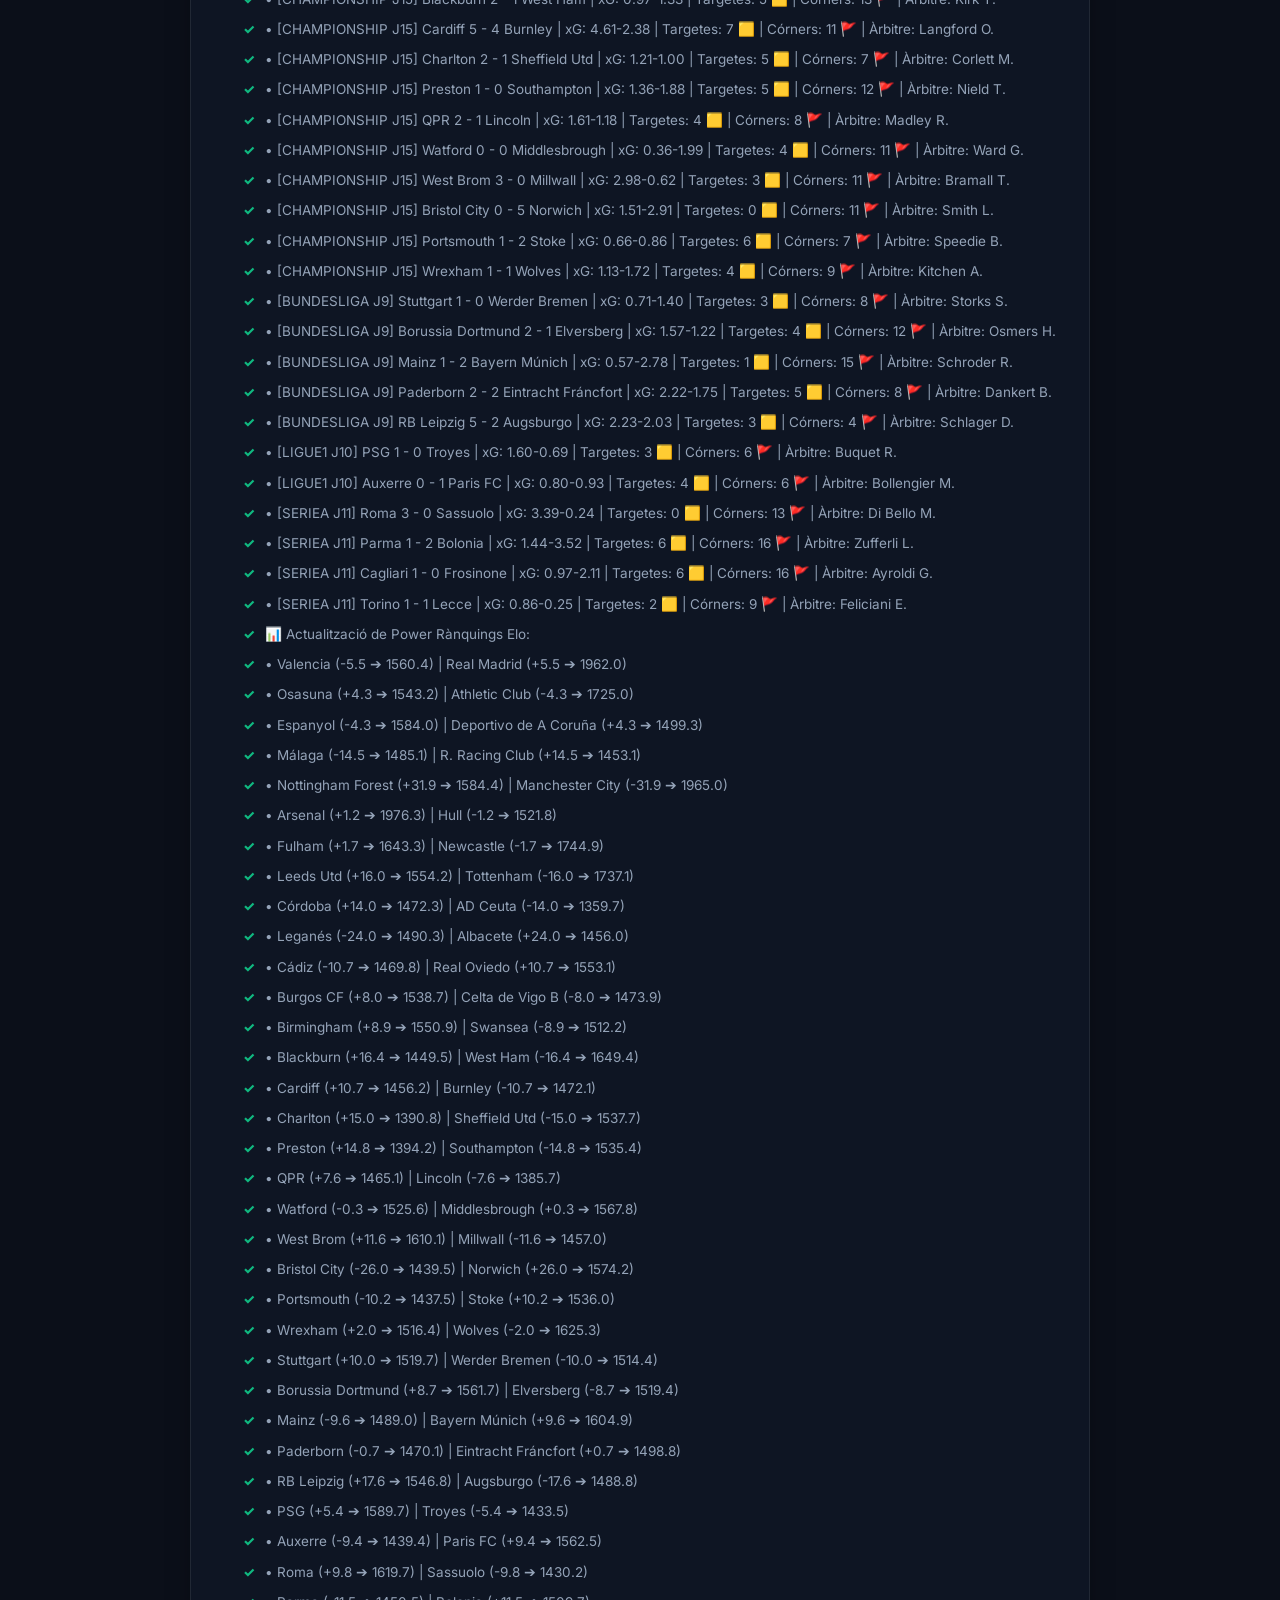
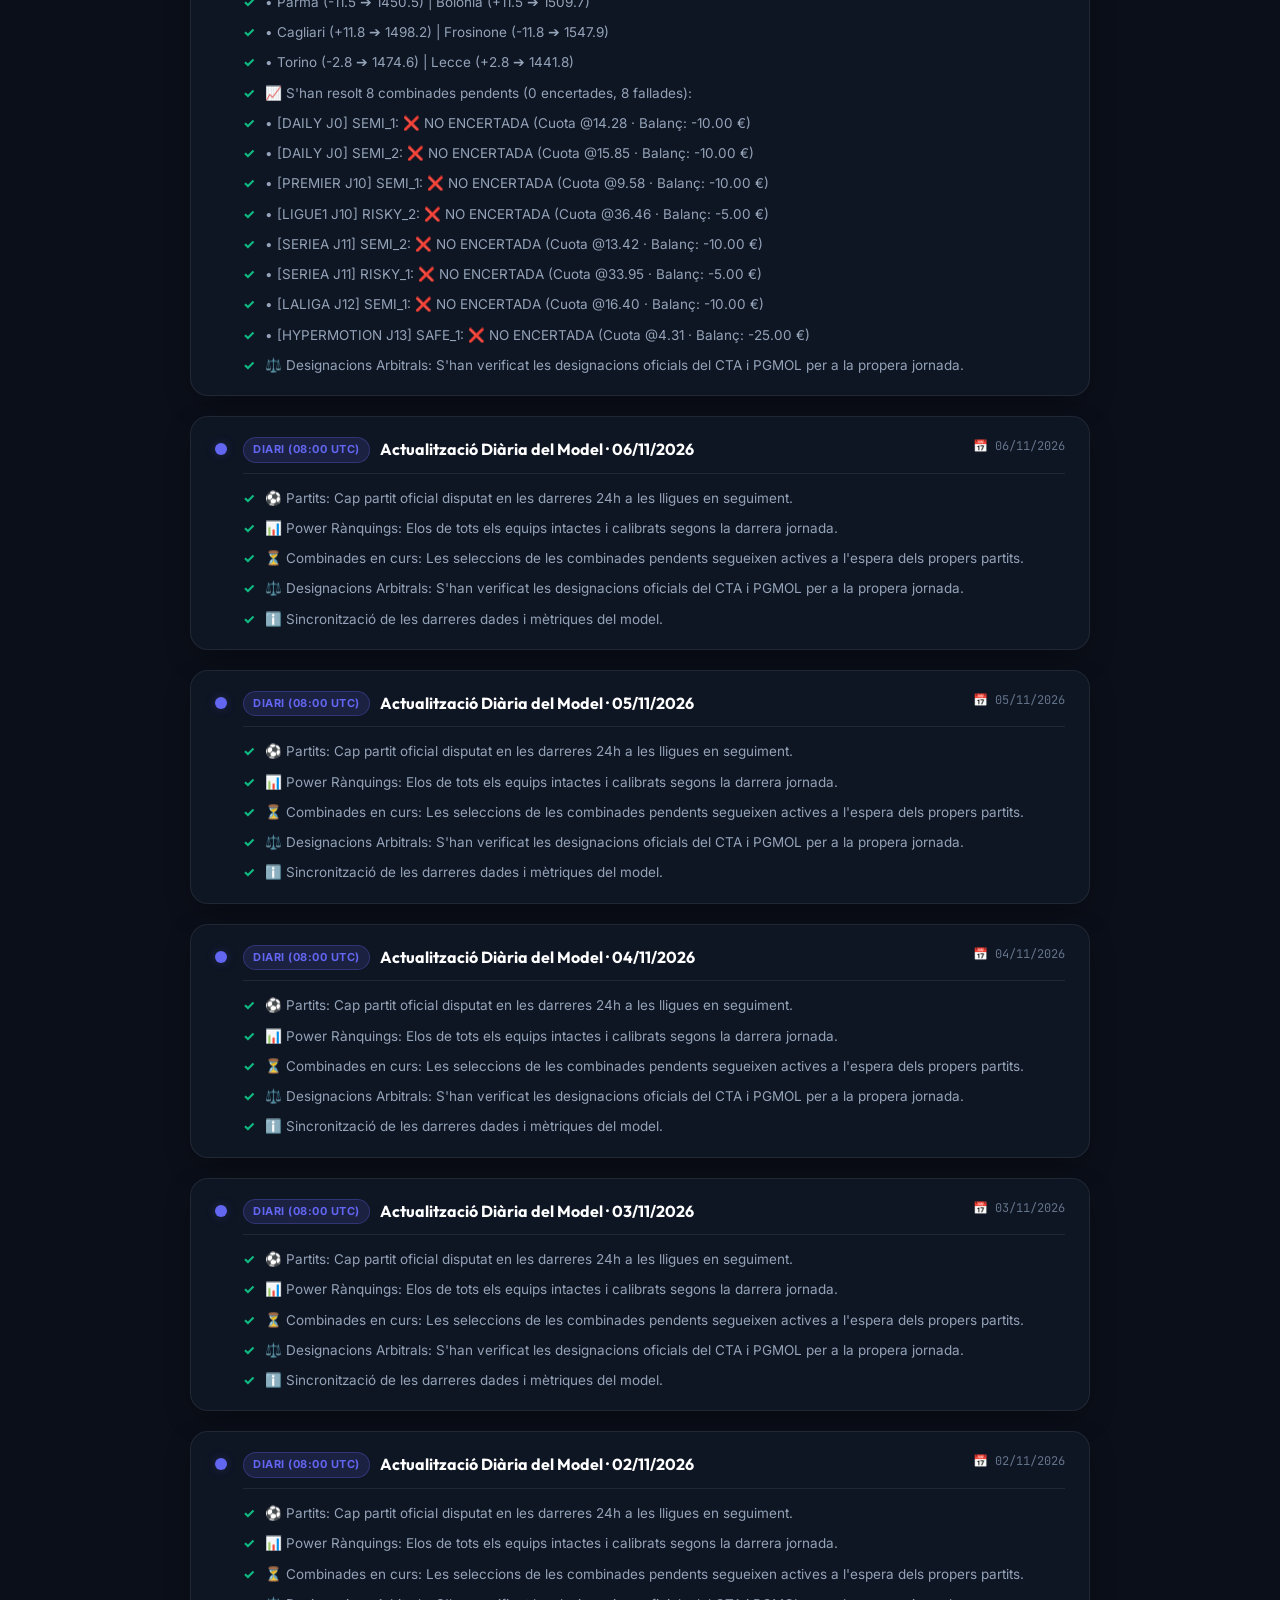
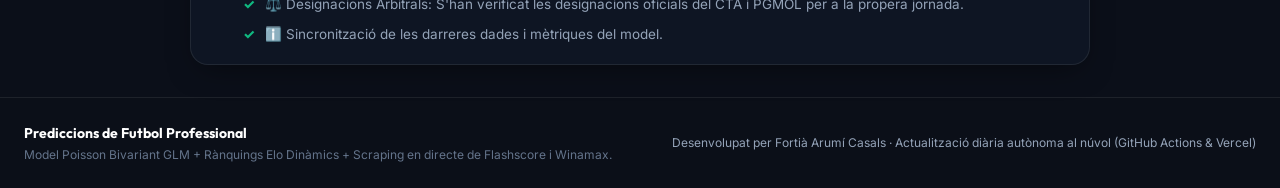
==== commit 8a30caa0: "feat(odds-api): integrar The Odds API v4 com a motor autònom al núvol amb calendari adaptatiu i gest" ====
--- a/web/index.html
+++ b/web/index.html
@@ -285,9 +285,15 @@
               <p class="surebet-agent-subtitle">Execució d'scrapers en temps real des de la teva IP residencial amb connexió sortint segura.</p>
             </div>
           </div>
-          <div class="agent-connection-badge" id="agent-connection-badge">
-            <span class="agent-pulse-dot" id="agent-pulse-dot"></span>
-            <span id="agent-connection-status-text">PC Windows: Desconnectat</span>
+          <div style="display: flex; gap: 8px; flex-wrap: wrap; align-items: center;">
+            <div class="agent-connection-badge" id="agent-connection-badge">
+              <span class="agent-pulse-dot" id="agent-pulse-dot"></span>
+              <span id="agent-connection-status-text">PC Windows: Desconnectat</span>
+            </div>
+            <div class="agent-connection-badge" id="cloud-odds-api-badge" style="border-color: rgba(59, 130, 246, 0.3); background: rgba(59, 130, 246, 0.08);">
+              <span class="agent-pulse-dot" id="cloud-pulse-dot" style="background: #3b82f6; box-shadow: 0 0 8px #3b82f6;"></span>
+              <span id="cloud-connection-status-text">Núvol (The Odds API): 🟢 Actiu · 450/450 crèdits</span>
+            </div>
           </div>
         </div>
 
--- a/web/style.css
+++ b/web/style.css
@@ -5927,6 +5927,13 @@
   border: 1px solid rgba(245, 158, 11, 0.4);
 }
 
+.arb-status-inactive,
+.arb-status-pending {
+  background: rgba(148, 163, 184, 0.15);
+  color: #94a3b8;
+  border: 1px solid rgba(148, 163, 184, 0.3);
+}
+
 .arb-bookie-detail {
   display: flex;
   justify-content: space-between;
@@ -5939,6 +5946,20 @@
   font-family: var(--font-mono);
   font-weight: 600;
   color: var(--text-primary);
+}
+
+/* Barra de Cobertura Creuada */
+.arb-daemon-coverage-bar {
+  grid-column: 1 / -1;
+  display: flex;
+  flex-direction: column;
+  gap: 4px;
+  padding: 10px 14px;
+  background: rgba(30, 41, 59, 0.45);
+  border: 1px solid rgba(148, 163, 184, 0.15);
+  border-radius: var(--radius-sm);
+  font-size: 12px;
+  color: #cbd5e1;
 }
 
 /* Metadata del Daemon */
